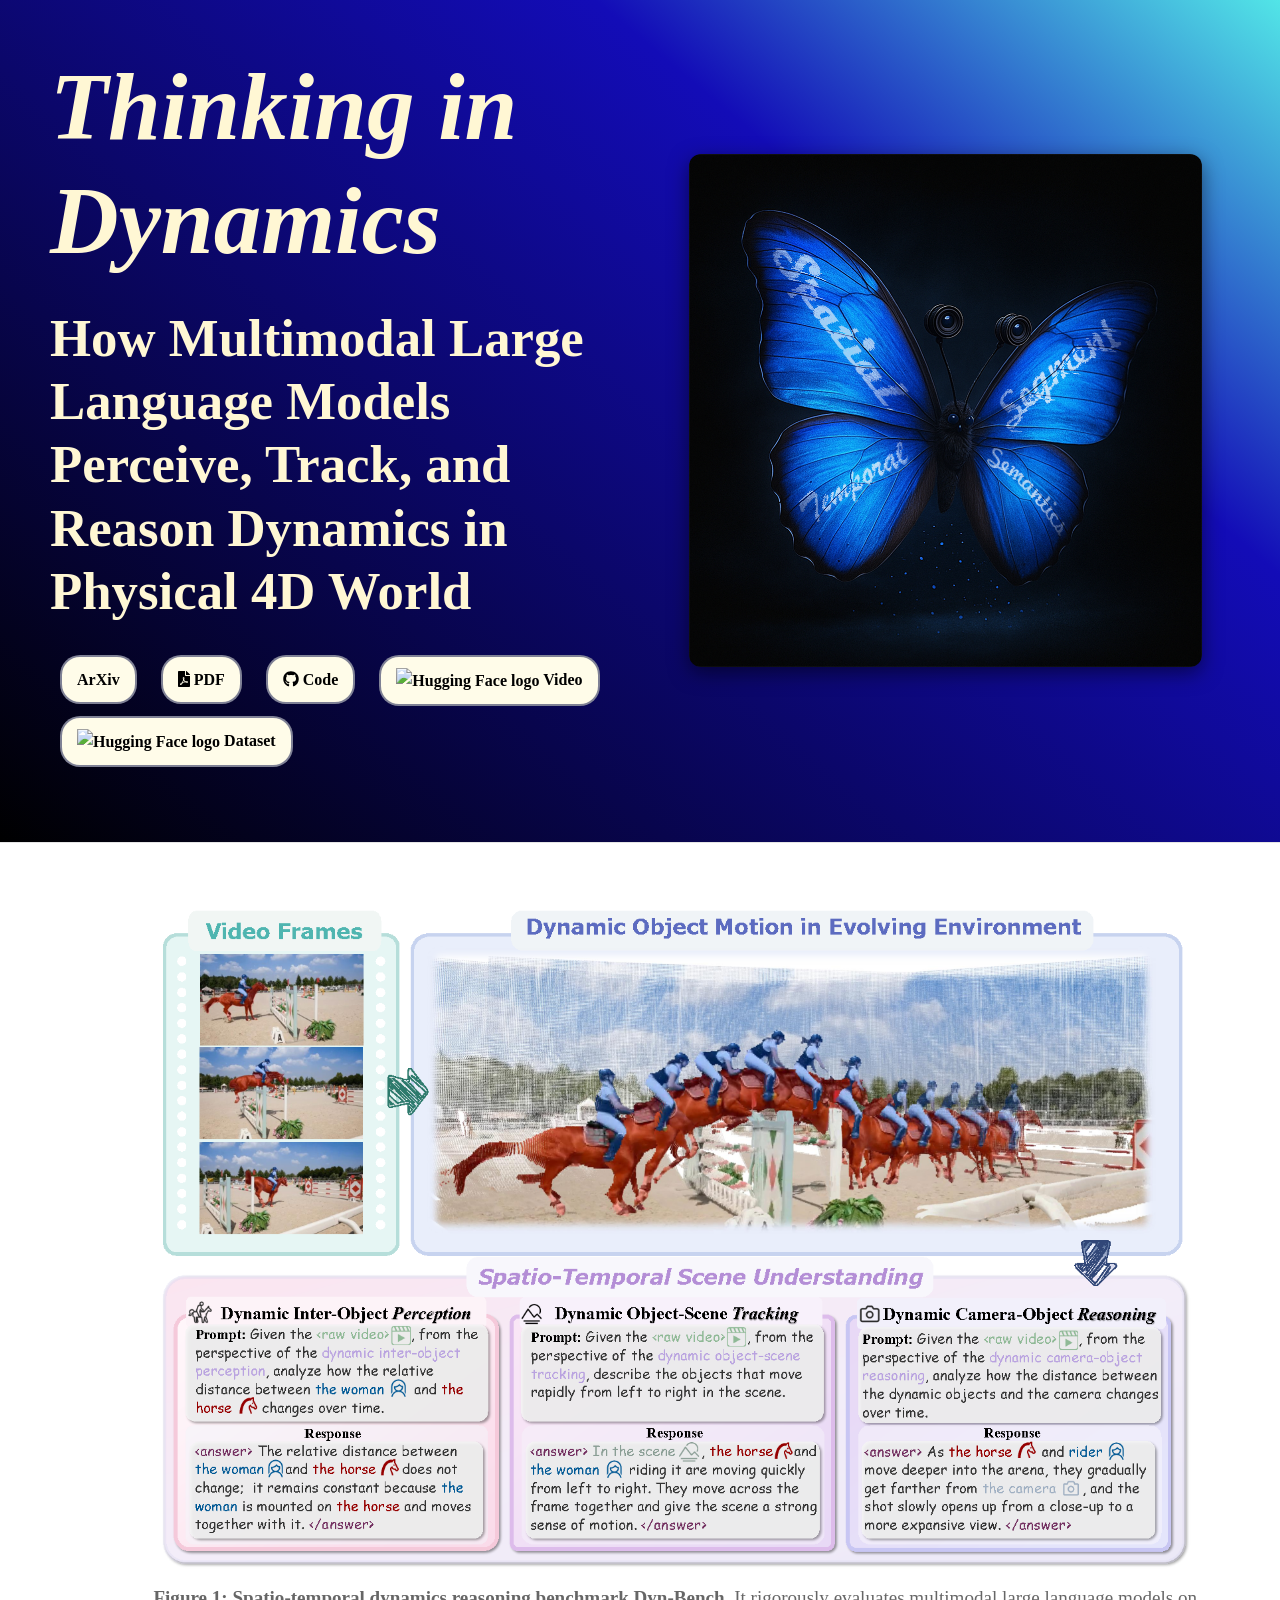
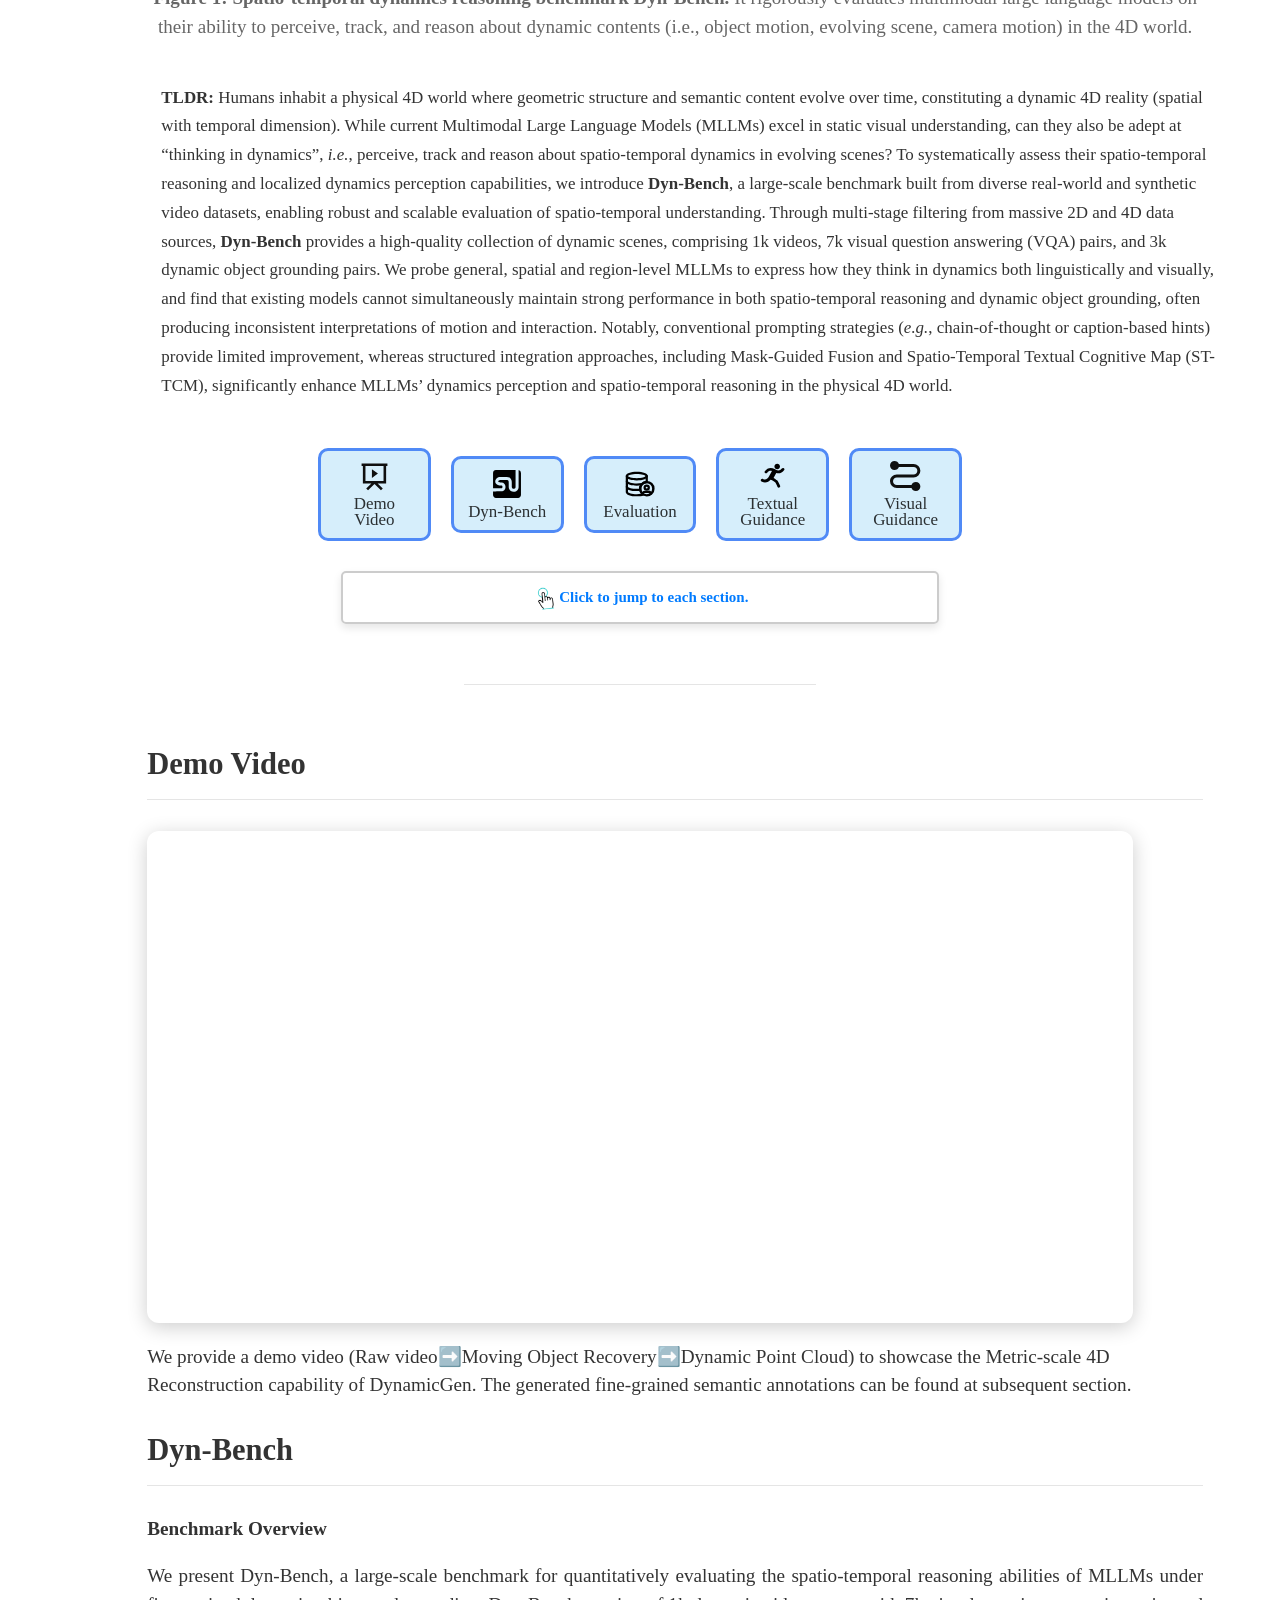
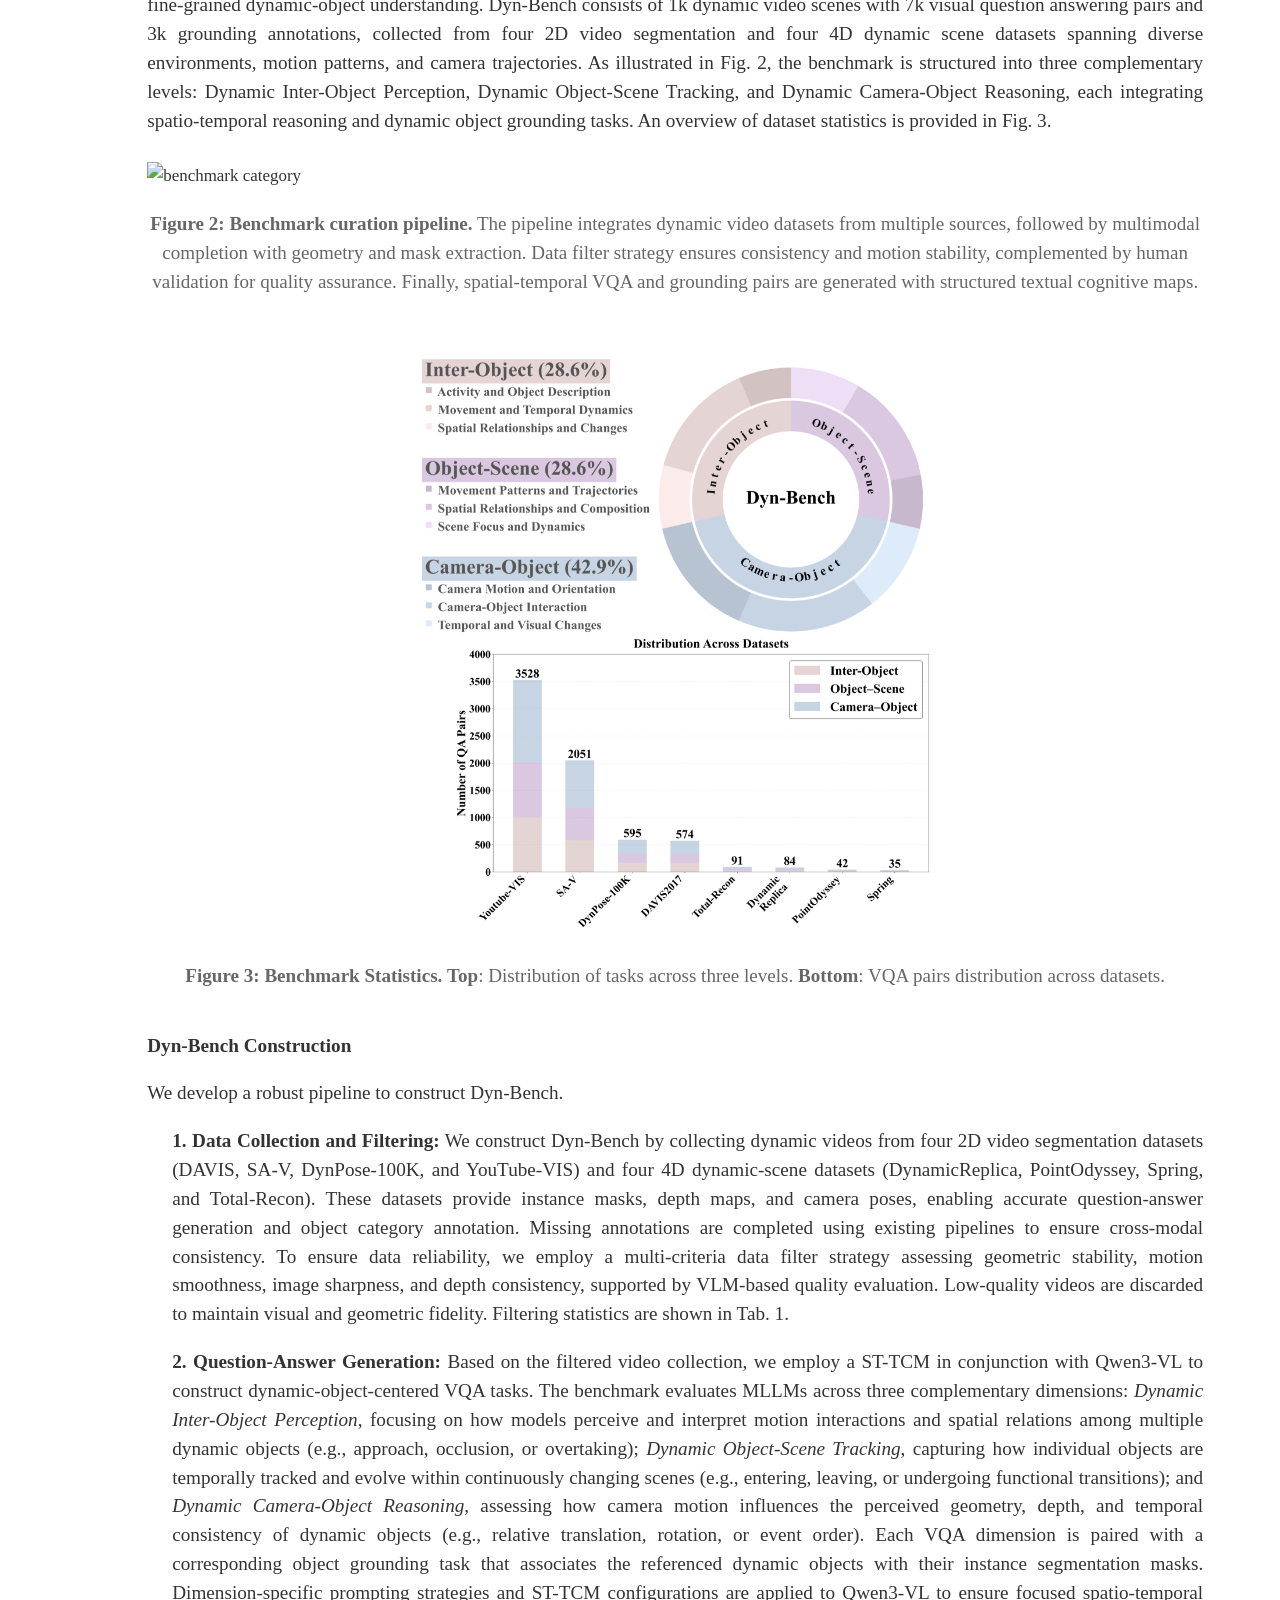
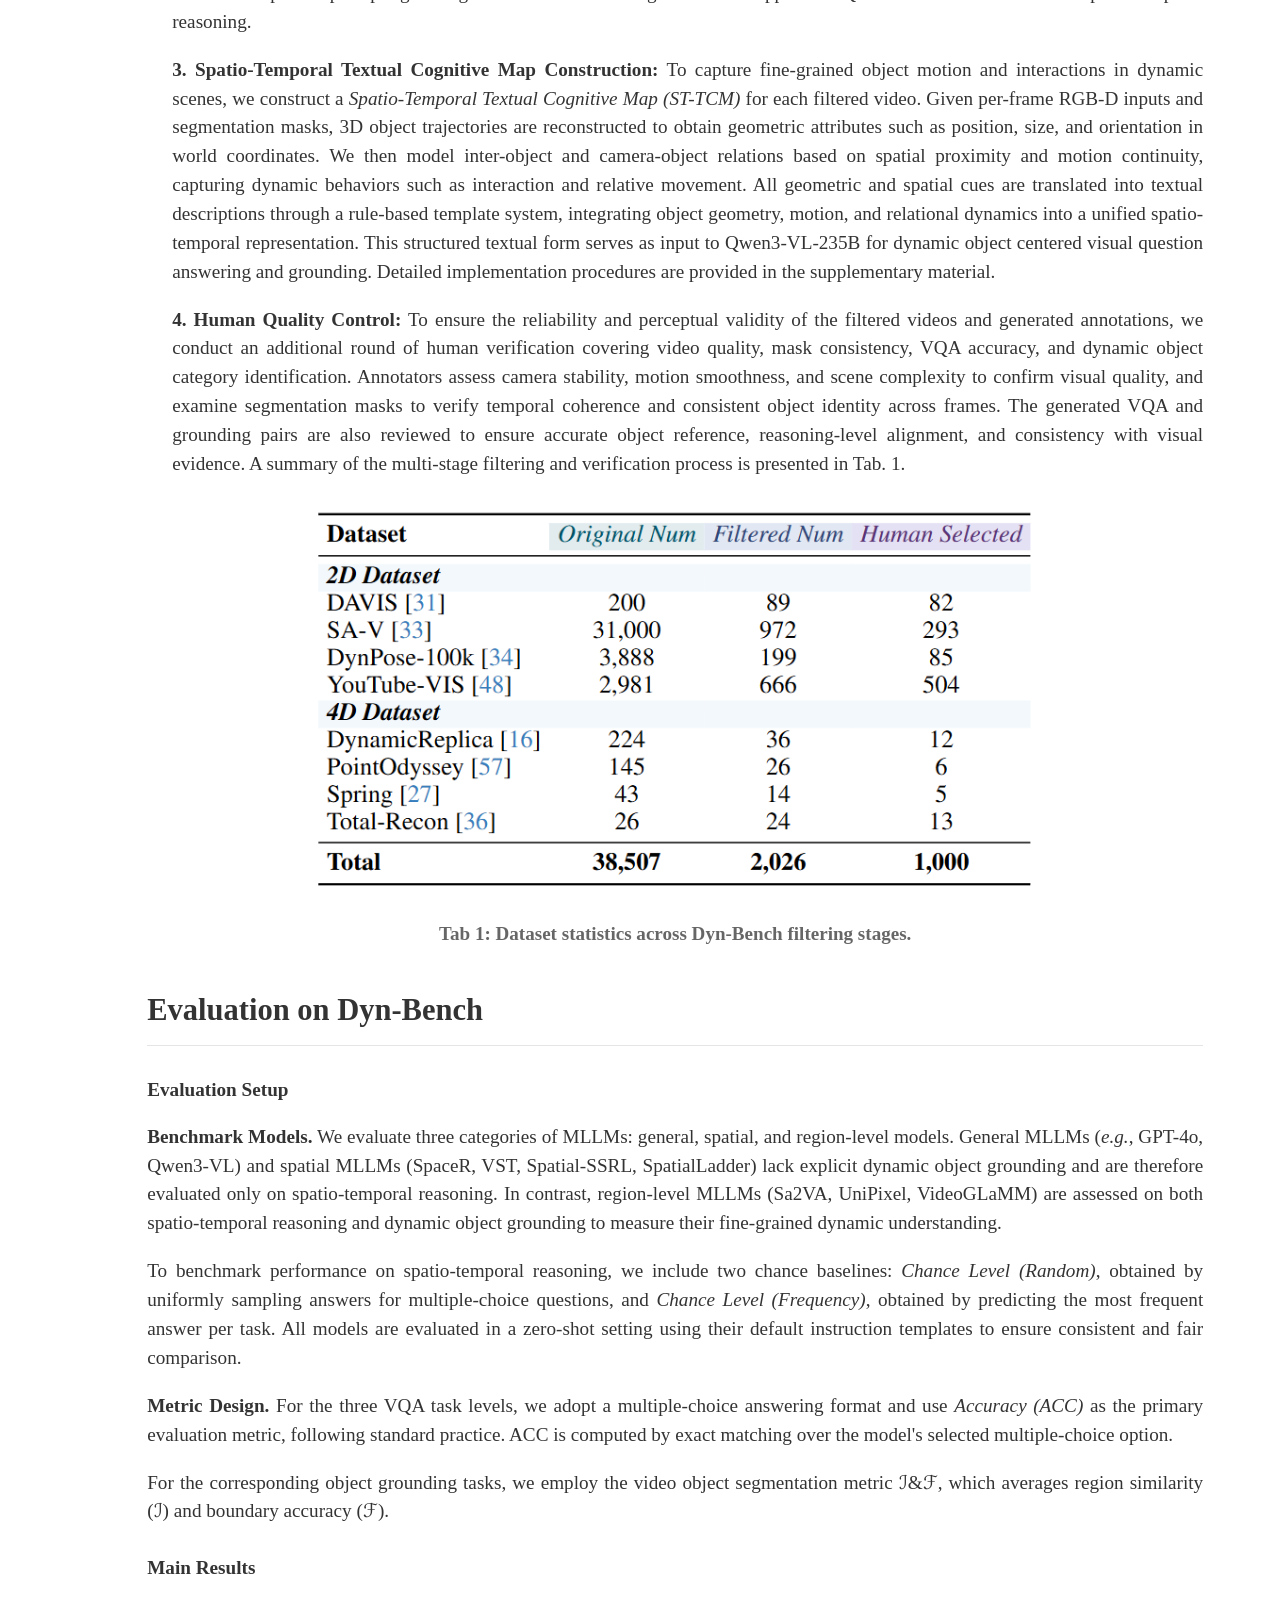
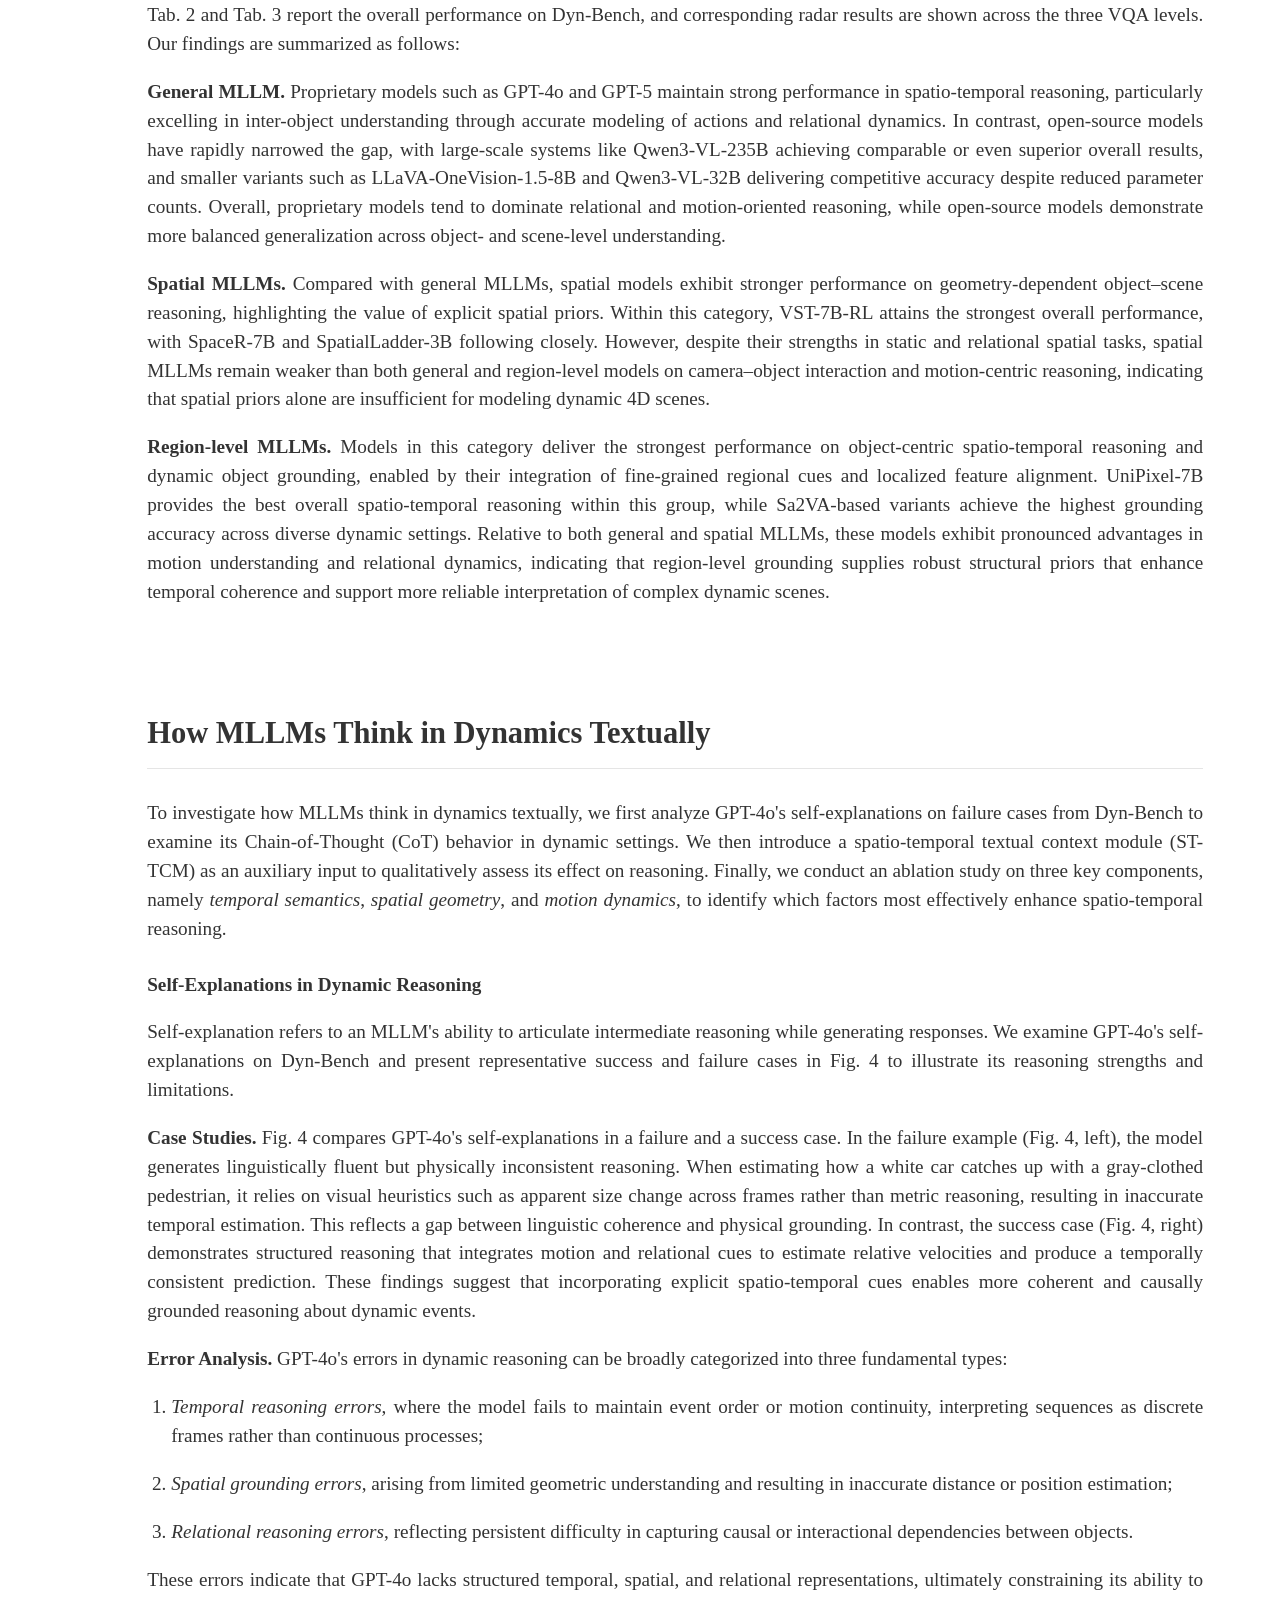
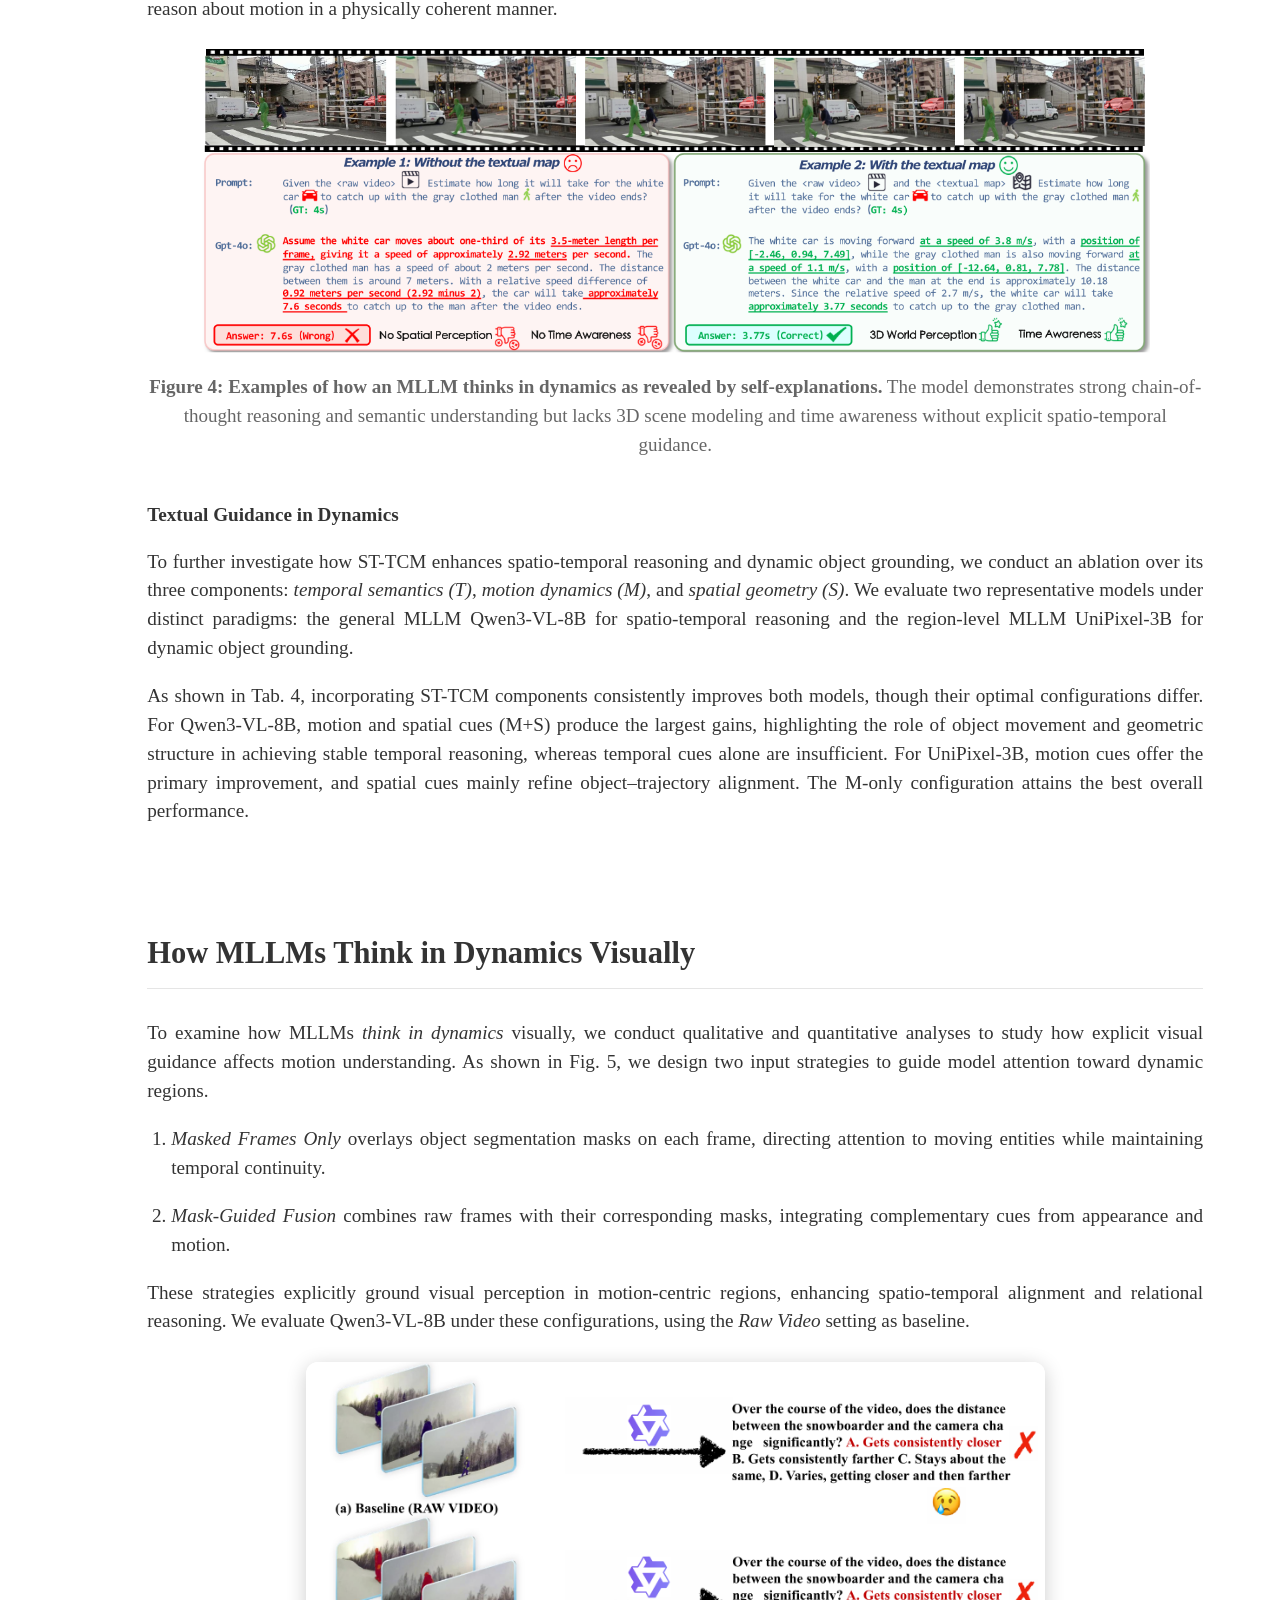
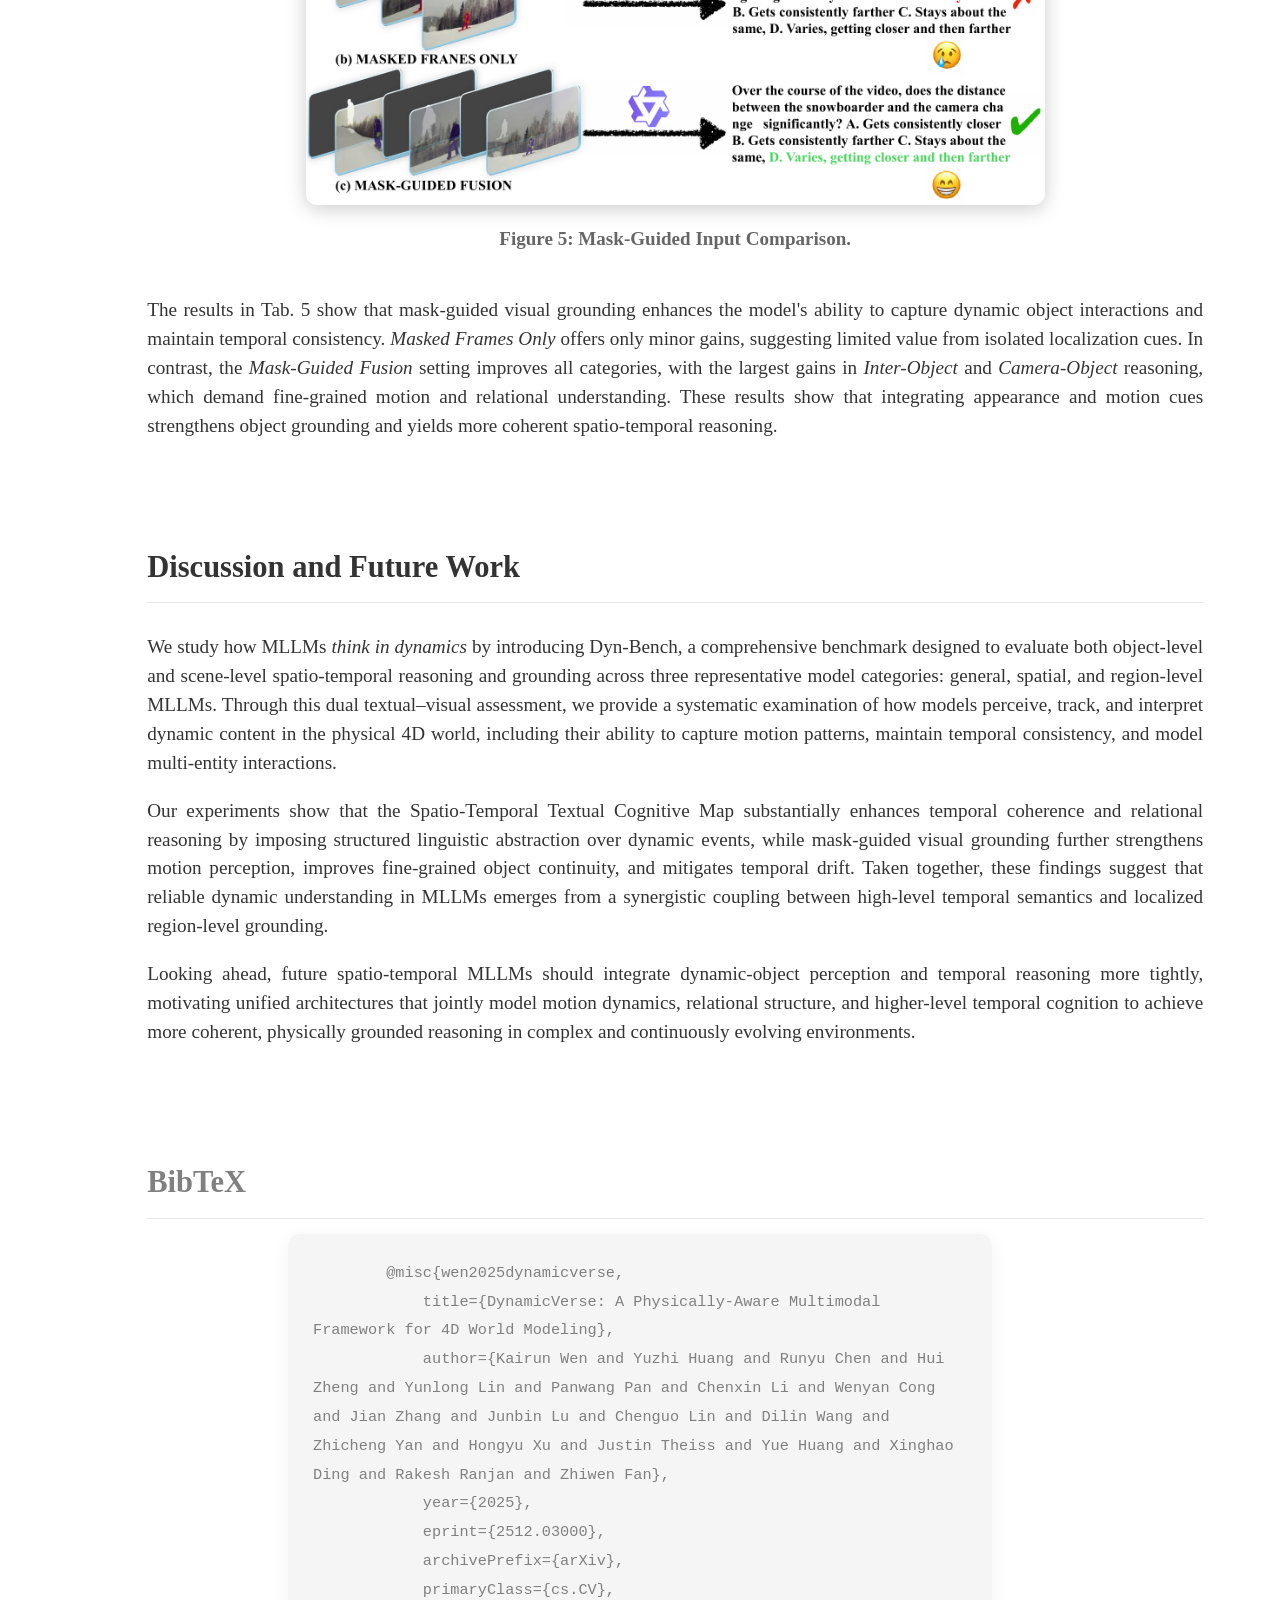
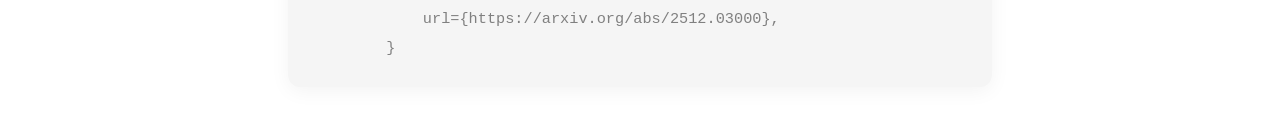
==== index.html @ 7d504e15 "update" ====
<!doctype html>
<html lang="en">
    <head>
        <title>Thinking in Dynamics</title>
        <link rel="icon" type="image/x-icon" href="/static/img/ButtleFly.ico">

        <meta charset="utf-8">
        <meta name="viewport" content="width=device-width, initial-scale=1">

        <!-- Open Graph -->
        <meta property="og:url" content="https://dxuan77.github.io/Thinking-in-Dynamics/" />
        <meta property="og:image" content="./static/img/ButtleFly_3.png" />
        <meta property="og:title" content="Thinking in Dynamics: How Multimodal Large Language Models Perceive, Track, and Reason Dynamics in Physical 4D World" />
        <meta property="og:description" content="Can MLLMs think in dynamics? We introduce Dyn-Bench to assess localized dynamics perception." />

        <!-- Twitter -->
        <meta name="twitter:url" content="https://dxuan77.github.io/Thinking-in-Dynamics/" />
        <meta name="twitter:card" content="summary_large_image" />
        <meta name="twitter:image" content="./static/img/ButtleFly_3.png" />
        <meta name="twitter:title" content="Thinking in Dynamics: How Multimodal Large Language Models Perceive, Track, and Reason Dynamics in Physical 4D World" />
        <meta name="twitter:description" content="Can MLLMs think in dynamics? We introduce Dyn-Bench to assess localized dynamics perception." />

        <script src="./static/js/distill_template.v2.js"></script>
        <script src="https://polyfill.io/v3/polyfill.min.js?features=es6"></script>
        <script id="MathJax-script" async src="https://cdn.jsdelivr.net/npm/mathjax@3/es5/tex-mml-chtml.js"></script>

        <script src="https://d3js.org/d3.v5.min.js"></script>
        <script src="https://d3js.org/d3-collection.v1.min.js"></script>
        <script src="https://rawgit.com/nstrayer/slid3r/master/dist/slid3r.js"></script>

        <script defer="" src="./static/js/hider.js"></script>
        <script src="./static/js/image_interact.js"></script>
        <script src="./static/js/switch_videos.js"></script>

        <link rel="stylesheet" href="./static/css/style.css">
        <link rel="stylesheet" href="./static/css/fontawesome.all.min.css">
        <link rel="stylesheet" href="https://cdn.jsdelivr.net/gh/jpswalsh/academicons@1/css/academicons.min.css">

        <link rel="stylesheet" href="https://cdn.jsdelivr.net/npm/katex@0.10.2/dist/katex.min.css" integrity="sha384-yFRtMMDnQtDRO8rLpMIKrtPCD5jdktao2TV19YiZYWMDkUR5GQZR/NOVTdquEx1j" crossorigin="anonymous">
        <script defer src="https://cdn.jsdelivr.net/npm/katex@0.10.2/dist/katex.min.js" integrity="sha384-9Nhn55MVVN0/4OFx7EE5kpFBPsEMZxKTCnA+4fqDmg12eCTqGi6+BB2LjY8brQxJ" crossorigin="anonymous"></script>
        <script defer src="https://cdn.jsdelivr.net/npm/katex@0.10.2/dist/contrib/auto-render.min.js" integrity="sha384-kWPLUVMOks5AQFrykwIup5lo0m3iMkkHrD0uJ4H5cjeGihAutqP0yW0J6dpFiVkI" crossorigin="anonymous"
            onload="renderMathInElement(document.body);"></script>
        <script defer src="./static/js/fontawesome.all.min.js"></script>


        <!-- medium zoom https://github.com/francoischalifour/medium-zoom -->
        <script src="https://cdn.jsdelivr.net/npm/jquery@3.7.1/dist/jquery.min.js"></script>  <!-- jquery -->
        <script defer src="./static/js/medium-zoom.min.js"></script>
        <script defer src="./static/js/zoom.js"></script>

        <style>
            .wider-centered-video {
                width: 140%;
                display: block;
                margin-left: -20%;
                border-radius: 12px;
                box-shadow: 0 4px 20px rgba(0,0,0,0.2);
            }
        </style>
    </head>

    <body>
        <div class="header-wrapper">
            <div class="header-container" id="header-container">
                <div class="header-content">
                    <h1 style="margin-top: 0px">
                        <span style="font-size: 1.8em; display: block; margin-bottom: 0.3em; font-style: italic; font-family: 'Times New Roman', serif;">Thinking in Dynamics</span>
                        <span style="font-size: 1.0em; display: block; color: #FFF7D4; font-family: 'Times New Roman', serif;">How Multimodal Large Language Models Perceive, Track, and Reason Dynamics in Physical 4D World</span>
                    </h1>
                    <!-- <h2>
                        <i>
                            "Without spatial intelligence, AGI is fundamentally incomplete." <br>
                            <span style="display: block; text-align: right;">——Fei-Fei Li</span>
                        </i>
                    </h2> -->
                    <div class="button-container">
                        <!-- replace arxiv -->
                        <a href="https://arxiv.org/abs/2512.03000" class="button paper-link" target="_blank">
                            <span class="icon is-small">
                                <i class="ai ai-arxiv "  style="height: 1.5em;"></i>
                            </span>
                            ArXiv
                        </a>
                        <!-- replace pdf -->
                        <a href="https://openreview.net/pdf/20e248b44188f68a8b558c26ee62fcd5f2ac36c9.pdf" class="button paper-link" target="_blank">
                            <span class="icon is-small"  style="height: 1.5em;">
                                <i class="fas fa-file-pdf"></i>
                            </span>
                            <span>PDF</span>
                        </a>
                        <!-- replace image -->
                        <a href="https://github.com/Dynamics-X/DynamicVerse" class="button" target="_blank">
                            <span class="icon is-small"  style="height: 1.5em;">
                                <i class="fab fa-github"></i>
                            </span>
                            <span>Code</span>
                        </a>
                        <a href="https://www.youtube.com/watch?v=0h7XysIpG8Y" class="button" target="_blank">
                            <span class="icon is-small">
                                <img src="https://www.logo.wine/a/logo/YouTube/YouTube-Icon-Full-Color-Logo.wine.svg" alt="Hugging Face logo" style="height: 1.5em;">
                            </span>
                            <span>Video</span>
                        </a> 
                        <a href="https://huggingface.co/datasets/kairunwen/DynamicVerse" class="button" target="_blank">
                            <span class="icon is-small">
                                <img src="https://huggingface.co/front/assets/huggingface_logo-noborder.svg" alt="Hugging Face logo" style="height: 1.5em;">
                            </span>
                            <span>Dataset</span>
                        </a>
                    </div>
                </div>
                <div class="header-image">
                    <img draggable="false" src="static/img/ButtleFly_3.png" alt="Teaser Image" class="teaser-image">
                </div>
            </div>
        </div>


        <d-article>
            <!-- </div> -->


            <div id='teaser' class="sub-section">
                <d-figure id="fig-studyadapter" >
                    <figure>
                        <img data-zoomable="" draggable="false" src="static/img/teaser.png" alt="Spatio-temporal dynamics reasoning benchmark Dyn-Bench">
                        <figcaption>
                            <strong>Figure 1: Spatio-temporal dynamics reasoning benchmark Dyn-Bench.</strong> It rigorously evaluates multimodal large language models on their ability to perceive, track, and reason about dynamic contents (i.e., object motion, evolving scene, camera motion) in the 4D world.
                        </figcaption>
                    </figure>
                </d-figure>
            </div>
            <div style="width: 150%; max-width: 2400px; margin: 0 auto; text-align: left; margin-left: -18%;">
                <p>
                    <strong>TLDR:</strong> Humans inhabit a physical 4D world where geometric structure and semantic content evolve over time, constituting a dynamic 4D reality (spatial with temporal dimension). While current Multimodal Large Language Models (MLLMs) excel in static visual understanding, can they also be adept at “thinking in dynamics”, <i>i.e.</i>, perceive, track and reason about spatio-temporal dynamics in evolving scenes?
To systematically assess their spatio-temporal reasoning and localized dynamics perception capabilities, we introduce <strong>Dyn-Bench</strong>, a large-scale benchmark built from diverse real-world and synthetic video datasets, enabling robust and scalable evaluation of spatio-temporal understanding.
Through multi-stage filtering from massive 2D and 4D data sources, <strong>Dyn-Bench</strong> provides a high-quality collection of dynamic scenes, comprising 1k videos, 7k visual question answering (VQA) pairs, and 3k dynamic object grounding pairs. 
We probe general, spatial and region-level MLLMs to express how they think in dynamics both linguistically and visually, and find that existing models cannot simultaneously maintain strong performance in both spatio-temporal reasoning and dynamic object grounding, often producing inconsistent interpretations of motion and interaction. 
Notably, conventional prompting strategies (<i>e.g.</i>, chain-of-thought or caption-based hints) provide limited improvement, whereas structured integration approaches, including Mask-Guided Fusion and Spatio-Temporal Textual Cognitive Map (ST-TCM), significantly enhance MLLMs’ dynamics perception and spatio-temporal reasoning in the physical 4D world.
                </p>
            </div>


            
                <!-- <p style="text-align: center;  width: 120%; max-width: none;">
                    TLDR: <strong>DynamicVerse</strong> is a physical-scale, multi-modal 4D modeling framework for real-world video, which contains a novel automated data curation pipeline and corresponding large-scale 4D dataset.
                </p>

                <p style="text-align: center;  width: 120%; max-width: none;"> 
                    <ul>
                    <li>We develop <strong>DynamicGen</strong>, a novel automated data curation pipeline designed to generate physically-aware multi-modal 4D data at scale. This pipeline contains two main stages: (1) metric-scale geometry and moving object recovery from raw videos, and (2) hierarchical detailed semantic captions generation at three granularities (i.e., object, camera and scene). Powered by foundation models (i.e., VFMs, VLMs, LLMs), DynamicGen efficiently generate 4D data at scale, thus addressing the critical scalability, physical reality and modality diversity limitations of traditional 4D data curation.</li>
                    <li>We introduce <strong>DynamicVerse</strong>, a large-scale 4D dataset featuring diverse dynamic scenes accompanied by rich multi-modal annotations including metric-scale point maps, camera parameters, object masks with corresponding categories, and detailed descriptive captions. DynamicVerse encompasses 100K+ 4D scenes coupled with 800K+ masklets, sourced through a combination of massive 2D video datasets and existing 4D datasets. This represents a significant improvement in terms of data scale, scene and modality diversity compared to prior 4D datasets.</li>
                    </ul>
                </p>
            </div> -->

        <div class="vision-block">  


        <div class="icon-row">
            <a href="#demo_video" class="icon-link">
                <img src="static/img/icons/play-demo.svg" alt="Visual Representation Logo" class="icon">
                Demo<br>Video
            </a>
            <a href="#dyn-bench" class="icon-link">
                <img src="static/img/icons/pipeline.svg" alt="Connector Logo" class="icon">
                Dyn-Bench
            </a>
            <a href="#evaluation" class="icon-link">
                <img src="static/img/icons/data-set.svg" alt="Recipe Logo" class="icon">
                Evaluation
            </a>
            <a href="#textual_guidance" class="icon-link">
                <img src="static/img/icons/running.svg" alt="Data Logo" class="icon">
                Textual Guidance
            </a>
            <a href="#visual_guidance" class="icon-link">
                <img src="static/img/icons/point3.svg" alt="Recipe Logo" class="icon">
                Visual Guidance
            </a>
        </div>

        <p class="click-hint" style="width: 85%;">
            <img src="static/img/icons/click.gif" style="width: 1.5rem">
            <strong>Click to jump to each section.</strong>
        </p>
         <hr style="width: 50%;">



        

            
        
        <div id='demo_video' class="sub-section">
            <h2 class="text">Demo Video</h2>
            <video autoplay loop muted playsinline style="width: 140%; display: block; margin: 0 auto; margin-left: -20%; border-radius: 12px; box-shadow: 0 4px 20px rgba(0,0,0,0.2);">
                <source src="./static/img/DynamicVerse-preview.mp4" type="video/mp4">
            </video>
            <p class="text">
                We provide a demo video (Raw video➡️Moving Object Recovery➡️Dynamic Point Cloud) to showcase the Metric-scale 4D Reconstruction capability of DynamicGen. The generated fine-grained semantic annotations can be found at subsequent section.
            </p>
        </div>

        <div id='dyn-bench' class="sub-section">
            <h2 class="text">Dyn-Bench</h2>
            <h3 class="text" style="margin-top: 1.5em;">Benchmark Overview</h3>
            <p class="text" align="justify">
                
                <!-- <strong>Benchmark Overview:</strong>  -->
                We present Dyn-Bench, a large-scale benchmark for quantitatively evaluating the spatio-temporal reasoning abilities of MLLMs under fine-grained dynamic-object understanding.
                Dyn-Bench consists of 1k dynamic video scenes with 7k visual question answering pairs and 3k grounding annotations, collected from four 2D video segmentation and four 4D dynamic scene datasets spanning diverse environments, motion patterns, and camera trajectories.
                As illustrated in Fig. 2, the benchmark is structured into three complementary levels: Dynamic Inter-Object Perception, Dynamic Object-Scene Tracking, and Dynamic Camera-Object Reasoning, each integrating spatio-temporal reasoning and dynamic object grounding tasks.
                An overview of dataset statistics is provided in Fig. 3.
            </p>

            <d-figure id="fig-dataengine_v8" >
                <figure>
                    <img data-zoomable="" draggable="false" src="static/img/dataengine_v8.png" alt="benchmark category">
                    <figcaption style="text-align: center; margin-top: 20px;">
                        <strong>Figure 2: Benchmark curation pipeline.</strong> 
                        The pipeline integrates dynamic video datasets from multiple sources, followed by multimodal completion with geometry and mask extraction. Data filter strategy ensures consistency and motion stability, complemented by human validation for quality assurance. Finally, spatial-temporal VQA and grounding pairs are generated with structured textual cognitive maps.
                    </figcaption>
                </figure>
            </d-figure>
            <d-figure id="fig-data_statistics_v5">
                <figure>
                    <img data-zoomable="" draggable="false" src="static/img/data_statistics_v5.png" alt="benchmark category" style="width: 50%; height: auto; display: block; margin: 0 auto;">
                    <figcaption style="text-align: center; margin-top: 20px;">
                        <strong>Figure 3: Benchmark Statistics.</strong> 
                        <strong>Top</strong>: Distribution of tasks across three levels. <strong>Bottom</strong>: VQA pairs distribution across datasets.
                    </figcaption>
                </figure>
            </d-figure>
            <h3 class="text" style="margin-top: 1.5em;">Dyn-Bench Construction</h3>
            <p class="text" align="justify">
                <!-- <strong>Dyn-Bench Construction:</strong> -->
                    We develop a robust pipeline to construct Dyn-Bench.
            </p>

            <p class="text" align="justify" style="padding-left: 25px;">
                <strong>1. Data Collection and Filtering:</strong>
                We construct Dyn-Bench by collecting dynamic videos from four 2D video segmentation datasets (DAVIS, SA-V, DynPose-100K, and YouTube-VIS) and four 4D dynamic-scene datasets (DynamicReplica, PointOdyssey, Spring, and Total-Recon). These datasets provide instance masks, depth maps, and camera poses, enabling accurate question-answer generation and object category annotation. Missing annotations are completed using existing pipelines to ensure cross-modal consistency.
                To ensure data reliability, we employ a multi-criteria data filter strategy assessing geometric stability, motion smoothness, image sharpness, and depth consistency, supported by VLM-based quality evaluation. Low-quality videos are discarded to maintain visual and geometric fidelity. Filtering statistics are shown in Tab. 1.
            </p>

            <p class="text" align="justify" style="padding-left: 25px;">
                <strong>2. Question-Answer Generation:</strong>
                Based on the filtered video collection, we employ a ST-TCM in conjunction with Qwen3-VL to construct dynamic-object-centered VQA tasks. The benchmark evaluates MLLMs across three complementary dimensions: <i>Dynamic Inter-Object Perception</i>, focusing on how models perceive and interpret motion interactions and spatial relations among multiple dynamic objects (e.g., approach, occlusion, or overtaking); <i>Dynamic Object-Scene Tracking</i>, capturing how individual objects are temporally tracked and evolve within continuously changing scenes (e.g., entering, leaving, or undergoing functional transitions); and <i>Dynamic Camera-Object Reasoning</i>, assessing how camera motion influences the perceived geometry, depth, and temporal consistency of dynamic objects (e.g., relative translation, rotation, or event order). Each VQA dimension is paired with a corresponding object grounding task that associates the referenced dynamic objects with their instance segmentation masks. Dimension-specific prompting strategies and ST-TCM configurations are applied to Qwen3-VL to ensure focused spatio-temporal reasoning.
            </p>

            <p class="text" align="justify" style="padding-left: 25px;">
                <strong>3. Spatio-Temporal Textual Cognitive Map Construction:</strong>
                To capture fine-grained object motion and interactions in dynamic scenes, we construct a <i>Spatio-Temporal Textual Cognitive Map (ST-TCM)</i> for each filtered video.
                Given per-frame RGB-D inputs and segmentation masks, 3D object trajectories are reconstructed to obtain geometric attributes such as position, size, and orientation in world coordinates.
                We then model inter-object and camera-object relations based on spatial proximity and motion continuity, capturing dynamic behaviors such as interaction and relative movement.
                All geometric and spatial cues are translated into textual descriptions through a rule-based template system, integrating object geometry, motion, and relational dynamics into a unified spatio-temporal representation.
                This structured textual form serves as input to Qwen3-VL-235B for dynamic object centered visual question answering and grounding.
                Detailed implementation procedures are provided in the supplementary material.
            </p>

            <p class="text" align="justify" style="padding-left: 25px;">
                <strong>4. Human Quality Control:</strong>
                To ensure the reliability and perceptual validity of the filtered videos and generated annotations, we conduct an additional round of human verification covering video quality, mask consistency, VQA accuracy, and dynamic object category identification.  
                Annotators assess camera stability, motion smoothness, and scene complexity to confirm visual quality, and examine segmentation masks to verify temporal coherence and consistent object identity across frames.  
                The generated VQA and grounding pairs are also reviewed to ensure accurate object reference, reasoning-level alignment, and consistency with visual evidence.  
                A summary of the multi-stage filtering and verification process is presented in Tab. 1.
            </p>
            <d-figure id="fig-data_filtering" >
                <figure>
                    <img data-zoomable="" draggable="false" src="static/img/data_filtering.png" alt="benchmark category" style="width: 70%; height: auto; display: block; margin: 0 auto;">
                    <figcaption style="text-align: center; margin-top: 20px;">
                        <p align="center"><strong>Tab 1: Dataset statistics across Dyn-Bench filtering stages.</strong></p>
                    </figcaption>
                </figure>
            </d-figure>

            <!-- <d-figure id="fig-studyadapter" >
                <figure>
                    <img data-zoomable="" draggable="false" src="static/img/DynamicGen_pipeline.png" alt="Stage 1 Pipeline">
                </figure>
            </d-figure> -->
        </div>

        <div class="vision-block">
            <div id="evaluation" class="sub-section">
                <h2 class="text">Evaluation on Dyn-Bench</h2>

                <h3 class="text" style="margin-top: 1.5em;">Evaluation Setup</h3>

                <p class="text" align="justify">
                    <b>Benchmark Models.</b>
                    We evaluate three categories of MLLMs: general, spatial, and region-level models. General MLLMs (<i>e.g.</i>, GPT-4o, Qwen3-VL) and spatial MLLMs (SpaceR, VST, Spatial-SSRL, SpatialLadder) lack explicit dynamic object grounding and are therefore evaluated only on spatio-temporal reasoning. In contrast, region-level MLLMs (Sa2VA, UniPixel, VideoGLaMM) are assessed on both spatio-temporal reasoning and dynamic object grounding to measure their fine-grained dynamic understanding.
                </p>

                <p class="text" align="justify">
                    To benchmark performance on spatio-temporal reasoning, we include two chance baselines: <i>Chance Level (Random)</i>, obtained by uniformly sampling answers for multiple-choice questions, and <i>Chance Level (Frequency)</i>, obtained by predicting the most frequent answer per task. All models are evaluated in a zero-shot setting using their default instruction templates to ensure consistent and fair comparison.
                </p>

                <p class="text" align="justify">
                    <b>Metric Design.</b>
                    For the three VQA task levels, we adopt a multiple-choice answering format and use <i>Accuracy (ACC)</i> as the primary evaluation metric, following standard practice. ACC is computed by exact matching over the model's selected multiple-choice option.
                </p>

                <p class="text" align="justify">
                    For the corresponding object grounding tasks, we employ the video object segmentation metric ℐ&amp;ℱ, which averages region similarity (ℐ) and boundary accuracy (ℱ).
                </p>

                <h3 class="text" style="margin-top: 1.5em;">Main Results</h3>

                <p class="text" align="justify">
                    Tab.&nbsp;2 and Tab.&nbsp;3 report the overall performance on Dyn-Bench, and corresponding radar results are shown across the three VQA levels. Our findings are summarized as follows:
                </p>

                <p class="text" align="justify">
                    <b>General MLLM.</b>
                    Proprietary models such as GPT-4o and GPT-5 maintain strong performance in spatio-temporal reasoning, particularly excelling in inter-object understanding through accurate modeling of actions and relational dynamics. In contrast, open-source models have rapidly narrowed the gap, with large-scale systems like Qwen3-VL-235B achieving comparable or even superior overall results, and smaller variants such as LLaVA-OneVision-1.5-8B and Qwen3-VL-32B delivering competitive accuracy despite reduced parameter counts. Overall, proprietary models tend to dominate relational and motion-oriented reasoning, while open-source models demonstrate more balanced generalization across object- and scene-level understanding.
                </p>

                <p class="text" align="justify">
                    <b>Spatial MLLMs.</b>
                    Compared with general MLLMs, spatial models exhibit stronger performance on geometry-dependent object–scene reasoning, highlighting the value of explicit spatial priors. Within this category, VST-7B-RL attains the strongest overall performance, with SpaceR-7B and SpatialLadder-3B following closely. However, despite their strengths in static and relational spatial tasks, spatial MLLMs remain weaker than both general and region-level models on camera–object interaction and motion-centric reasoning, indicating that spatial priors alone are insufficient for modeling dynamic 4D scenes.
                </p>

                <p class="text" align="justify">
                    <b>Region-level MLLMs.</b>
                    Models in this category deliver the strongest performance on object-centric spatio-temporal reasoning and dynamic object grounding, enabled by their integration of fine-grained regional cues and localized feature alignment. UniPixel-7B provides the best overall spatio-temporal reasoning within this group, while Sa2VA-based variants achieve the highest grounding accuracy across diverse dynamic settings. Relative to both general and spatial MLLMs, these models exhibit pronounced advantages in motion understanding and relational dynamics, indicating that region-level grounding supplies robust structural priors that enhance temporal coherence and support more reliable interpretation of complex dynamic scenes.
                </p>
            </div>
        </div>
        <br>
        </br>

        <div class="vision-block">
            <div id="textual_guidance" class="sub-section">
                <h2 class="text">How MLLMs Think in Dynamics Textually</h2>
                <p class="text" align="justify">
                    To investigate how MLLMs think in dynamics textually, we first analyze GPT-4o's self-explanations on failure cases from Dyn-Bench to examine its Chain-of-Thought (CoT) behavior in dynamic settings. We then introduce a spatio-temporal textual context module (ST-TCM) as an auxiliary input to qualitatively assess its effect on reasoning. Finally, we conduct an ablation study on three key components, namely <i>temporal semantics</i>, <i>spatial geometry</i>, and <i>motion dynamics</i>, to identify which factors most effectively enhance spatio-temporal reasoning.
                </p>

                <h3 class="text" style="margin-top: 1.5em;">Self-Explanations in Dynamic Reasoning</h3>
                <p class="text" align="justify">
                    Self-explanation refers to an MLLM's ability to articulate intermediate reasoning while generating responses. We examine GPT-4o's self-explanations on Dyn-Bench and present representative success and failure cases in Fig. 4 to illustrate its reasoning strengths and limitations.
                </p>

                <p class="text" align="justify">
                    <b>Case Studies.</b>
                    Fig. 4 compares GPT-4o's self-explanations in a failure and a success case. In the failure example (Fig. 4, left), the model generates linguistically fluent but physically inconsistent reasoning. When estimating how a white car catches up with a gray-clothed pedestrian, it relies on visual heuristics such as apparent size change across frames rather than metric reasoning, resulting in inaccurate temporal estimation. This reflects a gap between linguistic coherence and physical grounding. In contrast, the success case (Fig. 4, right) demonstrates structured reasoning that integrates motion and relational cues to estimate relative velocities and produce a temporally consistent prediction. These findings suggest that incorporating explicit spatio-temporal cues enables more coherent and causally grounded reasoning about dynamic events.
                </p>
                
                <p class="text" align="justify">
                    <b>Error Analysis.</b>
                    GPT-4o's errors in dynamic reasoning can be broadly categorized into three fundamental types:
                </p>
                <ol class="text" align="justify">
                    <li><i>Temporal reasoning errors</i>, where the model fails to maintain event order or motion continuity, interpreting sequences as discrete frames rather than continuous processes;</li>
                    <li><i>Spatial grounding errors</i>, arising from limited geometric understanding and resulting in inaccurate distance or position estimation;</li>
                    <li><i>Relational reasoning errors</i>, reflecting persistent difficulty in capturing causal or interactional dependencies between objects.</li>
                </ol>
                <p class="text" align="justify">
                    These errors indicate that GPT-4o lacks structured temporal, spatial, and relational representations, ultimately constraining its ability to reason about motion in a physically coherent manner.
                </p>
                <d-figure id="fig-faliurecase_v9">
                    <figure>
                        <img data-zoomable="" draggable="false" src="static/img/faliurecase_v9.png" alt="faliurecase" style="width: 90%; height: auto; display: block; margin: 0 auto;">
                        <figcaption style="text-align: center; margin-top: 20px;">
                            <strong>Figure 4: Examples of how an MLLM thinks in dynamics as revealed by self-explanations.</strong> 
                            The model demonstrates strong chain-of-thought reasoning and semantic understanding but lacks 3D scene modeling and time awareness without explicit spatio-temporal guidance.
                        </figcaption>
                    </figure>
                </d-figure>
                <h3 class="text" style="margin-top: 1.5em;">Textual Guidance in Dynamics</h3>
                <p class="text" align="justify">
                    To further investigate how ST-TCM enhances spatio-temporal reasoning and dynamic object grounding, we conduct an ablation over its three components: <i>temporal semantics (T)</i>, <i>motion dynamics (M)</i>, and <i>spatial geometry (S)</i>. We evaluate two representative models under distinct paradigms: the general MLLM Qwen3-VL-8B for spatio-temporal reasoning and the region-level MLLM UniPixel-3B for dynamic object grounding.
                </p>
                <p class="text" align="justify">
                    As shown in Tab.&nbsp;4, incorporating ST-TCM components consistently improves both models, though their optimal configurations differ. For Qwen3-VL-8B, motion and spatial cues (M+S) produce the largest gains, highlighting the role of object movement and geometric structure in achieving stable temporal reasoning, whereas temporal cues alone are insufficient. For UniPixel-3B, motion cues offer the primary improvement, and spatial cues mainly refine object–trajectory alignment. The M-only configuration attains the best overall performance.
                </p>
            </div>
        </div>
        <br>
        </br>

        <div class="vision-block">
            <div id="visual_guidance" class="sub-section">
                <h2 class="text">How MLLMs Think in Dynamics Visually</h2>
                <p class="text" align="justify">
                    To examine how MLLMs <i>think in dynamics</i> visually, we conduct qualitative and quantitative analyses to study how explicit visual guidance affects motion understanding. As shown in Fig. 5, we design two input strategies to guide model attention toward dynamic regions.
                </p>
                <ol class="text" align="justify">
                    <li><i>Masked Frames Only</i> overlays object segmentation masks on each frame, directing attention to moving entities while maintaining temporal continuity.</li>
                    <li><i>Mask-Guided Fusion</i> combines raw frames with their corresponding masks, integrating complementary cues from appearance and motion.</li>
                </ol>
                <p class="text" align="justify">
                    These strategies explicitly ground visual perception in motion-centric regions, enhancing spatio-temporal alignment and relational reasoning. We evaluate Qwen3-VL-8B under these configurations, using the <i>Raw Video</i> setting as baseline.
                </p>

                <d-figure id="fig-visual_v3">
                    <figure>
                        <img data-zoomable="" draggable="false" src="static/img/visual_v3.png" alt="visual_v3" style="width: 70%; display: block; margin: 0 auto; border-radius: 12px; box-shadow: 0 4px 20px rgba(0,0,0,0.2);">
                        <figcaption style="text-align: center; margin-top: 20px;">
                            <strong>Figure 5: Mask-Guided Input Comparison.</strong>
                        </figcaption>
                    </figure>
                </d-figure>

                <p class="text" align="justify">
                    The results in Tab. 5 show that mask-guided visual grounding enhances the model's ability to capture dynamic object interactions and maintain temporal consistency. <i>Masked Frames Only</i> offers only minor gains, suggesting limited value from isolated localization cues. In contrast, the <i>Mask-Guided Fusion</i> setting improves all categories, with the largest gains in <i>Inter-Object</i> and <i>Camera-Object</i> reasoning, which demand fine-grained motion and relational understanding. These results show that integrating appearance and motion cues strengthens object grounding and yields more coherent spatio-temporal reasoning.
                </p>
            </div>
        </div>
        <br>
        </br>

        <div class="vision-block">
            <div id="discussion" class="sub-section">
                <h2 class="text">Discussion and Future Work</h2>
                <p class="text" align="justify">
                    We study how MLLMs <i>think in dynamics</i> by introducing Dyn-Bench, a comprehensive benchmark designed to evaluate both object-level and scene-level spatio-temporal reasoning and grounding across three representative model categories: general, spatial, and region-level MLLMs. Through this dual textual–visual assessment, we provide a systematic examination of how models perceive, track, and interpret dynamic content in the physical 4D world, including their ability to capture motion patterns, maintain temporal consistency, and model multi-entity interactions.
                </p>
                <p class="text" align="justify">
                    Our experiments show that the Spatio-Temporal Textual Cognitive Map substantially enhances temporal coherence and relational reasoning by imposing structured linguistic abstraction over dynamic events, while mask-guided visual grounding further strengthens motion perception, improves fine-grained object continuity, and mitigates temporal drift. Taken together, these findings suggest that reliable dynamic understanding in MLLMs emerges from a synergistic coupling between high-level temporal semantics and localized region-level grounding.
                </p>
                <p class="text" align="justify">
                    Looking ahead, future spatio-temporal MLLMs should integrate dynamic-object perception and temporal reasoning more tightly, motivating unified architectures that jointly model motion dynamics, relational structure, and higher-level temporal cognition to achieve more coherent, physically grounded reasoning in complex and continuously evolving environments.
                </p>
            </div>
        </div>
        <br>
        </br>

                
        <!-- <div id="conclusion" style="position: relative; margin-top: 40px; margin-bottom: 0px;">
            <h1 class="text" style="margin-top:0px; margin-bottom:10px">Conclusion</h1>
            <p class="text">
                In this work, we addressed the critical limitations in traditional 4D data curation concerning scalability, physical reality, and modality diversity. We introduced DynamicGen, a novel automated pipeline leveraging foundation models for video filtering, metric-scale geometric and moving object recovery, alongside hierarchical detailed semantic captioning from raw videos. We rigorously validated the capabilities of DynamicGen through standard benchmarks for video depth and camera pose/intrinsics estimation, qualitative generalization analysis on diverse web videos, and human/LLM-assisted evaluations confirming the high quality of the generated captions Utilizing DynamicGen, we successfully constructed DynamicVerse, a large-scale 4D dataset offering over 100K dynamic scenes with rich physically-aware multi-modal annotations. Collectively, this work provides both a robust and scalable methodology for 4D data generation and a comprehensive new resource, DynamicVerse, to drive future research in dynamic 4D scene understanding.
            </p>
        </div> -->

        <div id="bibtex" style="position: relative; margin-top: 40px; margin-bottom: 40px; color: gray;">
            <h2 class="text" style="margin-top:0px; margin-bottom:10px">BibTeX</h2>
            
            <pre style="white-space: pre-wrap; word-break: break-word; background-color: #f5f5f5; padding: 25px; border-radius: 12px; font-family: monospace; font-size: 0.9em; text-align: left; overflow-x: hidden; width: 200%; position: relative; left: 50%; transform: translateX(-50%); box-sizing: border-box; box-shadow: 0 4px 20px rgba(0,0,0,0.05);">
        @misc{wen2025dynamicverse,
            title={DynamicVerse: A Physically-Aware Multimodal Framework for 4D World Modeling}, 
            author={Kairun Wen and Yuzhi Huang and Runyu Chen and Hui Zheng and Yunlong Lin and Panwang Pan and Chenxin Li and Wenyan Cong and Jian Zhang and Junbin Lu and Chenguo Lin and Dilin Wang and Zhicheng Yan and Hongyu Xu and Justin Theiss and Yue Huang and Xinghao Ding and Rakesh Ranjan and Zhiwen Fan},
            year={2025},
            eprint={2512.03000},
            archivePrefix={arXiv},
            primaryClass={cs.CV},
            url={https://arxiv.org/abs/2512.03000}, 
        }</pre>
        </div>

        <!-- <div id="bibtex" style="position: relative; margin-top: 40px; margin-bottom: 0px; color: gray;">
            <h2 class="text" style="margin-top:0px; margin-bottom:10px">BibTeX</h2> -->
            <!-- <p class="bibtex">
                @misc{wen2025dynamicversephysicallyawaremultimodalframework,
                    title={DynamicVerse: A Physically-Aware Multimodal Framework for 4D World Modeling}, 
                    author={Kairun Wen and Yuzhi Huang and Runyu Chen and Hui Zheng and Yunlong Lin and Panwang Pan and Chenxin Li and Wenyan Cong and Jian Zhang and Junbin Lu and Chenguo Lin and Dilin Wang and Zhicheng Yan and Hongyu Xu and Justin Theiss and Yue Huang and Xinghao Ding and Rakesh Ranjan and Zhiwen Fan},
                    year={2025},
                    eprint={2512.03000},
                    archivePrefix={arXiv},
                    primaryClass={cs.CV},
                    url={https://arxiv.org/abs/2512.03000}, 
                }
            </p> -->
            <!-- <pre><code>
                 @misc{wen2025dynamicversephysicallyawaremultimodalframework,
                    title={DynamicVerse: A Physically-Aware Multimodal Framework for 4D World Modeling}, 
                    author={Kairun Wen and Yuzhi Huang and Runyu Chen and Hui Zheng and Yunlong Lin and Panwang Pan and Chenxin Li and Wenyan Cong and Jian Zhang and Junbin Lu and Chenguo Lin and Dilin Wang and Zhicheng Yan and Hongyu Xu and Justin Theiss and Yue Huang and Xinghao Ding and Rakesh Ranjan and Zhiwen Fan},
                    year={2025},
                    eprint={2512.03000},
                    archivePrefix={arXiv},
                    primaryClass={cs.CV},
                    url={https://arxiv.org/abs/2512.03000}, 
                }
            </code></pre> -->
            <!-- <p class="text" style="text-align: right;">
                The website template was originally borrowed from <a href="https://cambrian-mllm.github.io/">here</a>.
            </p> -->
        </div>
        
        <script src="./static/js/nav-bar.js"></script>
    </body>
</html>
---- static/css/style.css ----
body {
  font-family: Charter;
}

.header-wrapper {
    position: relative;
    
    /* background: linear-gradient(217deg,#130cb7 0%,#9708cc 30%,  #000000 100%);  */
    background: linear-gradient(220deg,#52e5e7 0%,#130cb7  30%, #000000 100%);

    /* background: linear-gradient(217deg,#43cbff 0%,#9708cc 40%,  #000000 100%); */
    /* background: linear-gradient(220deg, #eddfb4 0%, #01335ec0 40%,  #000000 100%); */
    overflow: hidden;

    backdrop-filter: blur(4px);
    -webkit-backdrop-filter: blur(4px);
}

/* 使用伪元素叠加噪点纹理 */
.header-wrapper::before {
    content: "";
    position: absolute;
    inset: 0;
    z-index: 1;

    background-image: url('[data-uri]');
    background-repeat: repeat;
    opacity: 0.1; /* 控制颗粒强度 */
    pointer-events: none;
}


.header-container {
  /* color: #FFC436; */
  color: #FEAE6F;
  text-align: center; /* Center content on small screens */
  padding: 20px; /* Reduced padding for small screens */
  opacity: 1.0;
  z-index: 1000;
  position: relative;
  max-width: 1600px;
  margin: 0 auto;
}


.icon {
    height: 1.8em; /* Set a fixed height for all icons */
    width: auto; /* Adjust width to maintain aspect ratio */
    margin-bottom: 5px; /* Space between icon and text */
}

.icon-row {
    display: flex;
    justify-content: center;
    align-items: center;
    flex-wrap: wrap; /* Allow wrapping to the next line */
    width: 100%;
    padding: 20px; /* Padding around the images */
    line-height: 1rem;
}

.icon-link {
    display: flex;
    flex-direction: column; /* Stack image and text vertically */
    align-items: center; /* Center the image and text */
    text-align: center; /* Center text below the image */
    color: inherit; /* Inherit color from parent */
    padding: 10px; /* Add padding around the link */
    margin: 10px; /* Add margin around each link for spacing */
    border: 3px solid #508af6;
    border-radius: 10px;
    background-color: #d6eefb;
    flex: 1 1 100px; /* Allow flex items to grow and shrink */
}

.icon-link:hover {
    background-color: #88c2fa;
}

@media (max-width: 600px) {
    .icon-link {
        flex: 1 1 45%; /* Allow each icon link to take up about half the width */
    }
}


.icon-container {
    display: flex;
    flex-direction: column;
    gap: 15px;
}

.icon-item {
    align-items: center;
    display: flex;
}

.icon-item img {
    width: 30px;
    height: 30px;
    margin-right: 1em;
    filter: invert(87%) sepia(11%) saturate(748%) hue-rotate(340deg) brightness(110%) contrast(100%);
}

@media (max-width: 768px) {
  .icon-item img {
    margin-bottom: 1em;
  }
}

.header-content strong {
    color: #ffe099;
}

.header-content {
    color: #FFF7D4;
    text-align: left;
}

/* .header-content h1 {
    font-size: 1.5em;
    margin-bottom: 0.5em;
    line-height: 1.2;
    color: #E4794B;
} */

.header-content h1 {
  font-size: 1.5em;
  margin-bottom: 0.5em;
  line-height: 1.2;
  font-weight: bold; /* 加粗 */
  /* background: #fffce9;
  -webkit-background-clip: text;
  -webkit-text-fill-color: transparent; */
  /* background-clip: text; */
  /* text-fill-color: transparent; */
  /* font-family: Arial, sans-serif; */
}


.header-content h2 {
    margin-bottom: 0.5em;
    line-height: 1.2;
    color: #fffffffe;
}

.header-container p {
    font-size: 1.2rem;
}

@media (max-width: 768px) {
  .header-container {
    padding: 16px;
    padding-top: 32px;
  }

  .header-content h1 {
    font-size: 3em;
    margin-bottom: 0.125em;
  }
  .header-content h2 {
    font-size: 1.7em;
    /* text no wrap */
    white-space: nowrap;
    margin-top: 0;
  }

  .header-container p {
    font-size: 1.04rem;
  }

  .header-image {
    /* 80% */
    max-width: 80%;
    /* center */
    margin-left: auto;
    margin-right: auto;
  }
}

.teaser-video video {
  height: auto; /* Maintain the aspect ratio of the image */
  display: block; /* Prevent inline spacing issues */
  max-width: 100%;
}

.header-image img {
  max-width: 100%; /* Ensure the image is never more than 100% of its container */
  height: auto; /* Maintain the aspect ratio of the image */
  display: block; /* Prevent inline spacing issues */
  margin: 0 auto 20px; /* Center the image horizontally and add margin below */
  box-shadow: 0 6px 20px rgba(0, 0, 0, 0.5); /* 加深阴影效果 */
  border-radius: 12px; /* 添加圆角边框 */
}

.button-container {
    margin-top: 20px; /* Add margin above the buttons */
    margin-bottom: 20px; /* Add margin below the buttons */
    /* center */
    /* text-align: center; */
}

.button-container a.button {
  display: inline-block; /* Make buttons inline */
  margin: 10px; /* Space around buttons */
  padding: 10px 20px; /* Increase tap area for touch screens */
}

.button-container a.button {
  background-color: #fffce9;
  color: #000; /* Black text */
  border: 2px solid rgba(1, 8, 67, 0.5);
  /* border-radius: 25px; Rounded borders */
  border-radius: 20px; /* Rounded borders */
  padding: 10px 15px; /* Top and bottom padding, left and right padding */
  margin: 5px 10px; /* Space between the buttons */
  text-decoration: none; /* Remove the underline from links */
  display: inline-block; /* Display links as inline blocks */
  font-weight: bold; /* Make the text bold */
  transition: background-color 0.3s, color 0.3s; /* Smooth transition for hover effect */
}

.button-container a.button:hover {
  background-color: #EAB682; /* Darker yellow background on hover */
  color: #fff; /* White text on hover */
}

/* Styles for larger screens using a media query */
@media (min-width: 600px) {
  .header-container {
    display: flex; /* Use flexbox for positioning on larger screens */
    justify-content: space-between; /* Space between the content and image */
    align-items: center; /* Align items vertically */
    padding: 50px 50px; /* Increase padding for larger screens */
  }

  .header-content {
    max-width: calc(50% - 20px); /* Adjust width to include margin */
    text-align: left; /* Align text to the left for larger screens */
    margin-right: 10px; /* Add margin to the right of the header content */
  }

  .header-content h1 {
    font-size: 3.3em; /* Increase font size for larger screens */
  }

  .header-content h2 {
    margin-top: -0.75em; /* Reduce space between headers */
    font-size: 1.5em; /* Increase font size for larger screens */
  }

  .teaser-video {
    width: 100%; /* Set width to 100% */
    margin-bottom: 2em;
  }

  .header-image {
    max-width: calc(50% - 20px); /* Adjust width to include margin */
  }

  .header-image img {
    max-width: 90%; /* Image should be responsive within the container */
    height: auto; /* Maintain the aspect ratio */
  }
}


.byline {
  border-top: 1px solid rgba(0, 0, 0, 0.1);
  border-bottom: 1px solid rgba(0, 0, 0, 0.1);
  padding: 0 5px 10px; /* Add padding to the top and bottom */
  margin-bottom: 20px;
}

.byline-container {
    padding-top: 2rem;
    padding-bottom: 0.5rem;
    text-align: center;  /* Center align the text */
}


.author-link, .affiliation-link {
    font-size: 1rem;
    color: black; /* Set the color to match the other text */
    text-decoration: none; /* Removes the underline */
    border-bottom: none;
    cursor: pointer; /* Changes cursor to pointer to indicate link */
    white-space: nowrap;  /* Prevent breaking names across lines */
    /* Increase vertical spacing */
    line-height: 2.3rem; /* Increase line height for better readability */

}

.author-note {
    font-size: 0.9rem;
    color: #999; /* Light grey color for the text */
    margin-top: 0.25em; /* Space above the note */
    margin-bottom: 0.25em; /* Space below the note */
}

#affiliation {
    font-size: 1.6em;
    /* bold */
    font-weight: bolder;
}

.author-link:hover, .affiliation-link:hover {
  text-decoration: underline; /* Adds underline on hover for visual feedback */
  border-bottom: none;
  color: #007bff;
}


d-article {
  contain: none;
  position: relative;
}

d-article d-contents {
  max-width: 100%; /* Or the maximum width you want it to have */
  box-sizing: border-box; /* Include padding in the width calculation */
  align-self: start;
  grid-column: 1 / 4;
  grid-row: auto / span 4;
  justify-self: end;
  margin-top: 5em;
  padding-right: 3em;
  padding-left: 2em;
  border-right: 1px solid rgba(0, 0, 0, 0.1);
  z-index: 1000;
}


d-article d-contents nav {
  display: block;
}

d-article d-contents nav h4 {
  margin-top: 0;
  margin-bottom: 1em;
}

d-article d-contents nav div {
  color: rgba(91, 184, 73, 0.8);
  font-weight: bold;
}

d-article d-contents nav a {
  color: rgba(0, 0, 0, 0.8);
  border-bottom: none;
  text-decoration: none;
}

d-article d-contents li {
  list-style-type: none;
}

d-article d-contents ul {
  padding-left: 1em;
}

d-article d-contents nav ul li {
  margin-bottom: 0.25em;
}

d-article d-contents nav a:hover {
  text-decoration: underline solid rgba(0, 0, 0, 0.6);
}

d-article d-contents nav ul {
  margin-top: 0;
  margin-bottom: 6px;
}

d-article d-contents nav > div {
  display: block;
  outline: none;
  margin-bottom: 0.5em;
}

d-article d-contents nav > div > a {
  font-size: 13px;
  font-weight: 600;
}

d-article d-contents nav > div > a:hover,
d-article d-contents nav > ul > li > a:hover {
  text-decoration: none;
}

.active-nav-item {
  color: #0d6efd; /* Change as per your preference */
}

.shaded-figure {
  background-color: hsl(0, 0%, 97%);
  border-top: 1px solid hsla(0, 0%, 0%, 0.1);
  border-bottom: 1px solid hsla(0, 0%, 0%, 0.1);
  padding: 30px 0;
}

.pointer {
  position: absolute;
  width: 26px;
  height: 26px;
  top: 26px;
  left: -48px;
}

.sidebar {
  position: sticky;
}

d-article section{
  margin: 0 !important;
}


.video-container {
  position: relative;
  padding-top: 56.25%; /* 16:9 Aspect Ratio */
  height: 0; /* Collapse the container to the aspect ratio */
}

.video-container iframe {
  position: absolute;
  top: 0;
  left: 0;
  width: 100%;
  height: 100%;
}

.video-container video {
  position: absolute;
  top: 0;
  left: 0;
  width: 100%;
  height: 100%;
}

.preview-container {
  display: flex;
  justify-content: left;
  align-items: center;
  margin-top: 10px;
  margin-bottom: 20px;
}

.preview {
  cursor: pointer;
  transition: opacity 0.2s, box-shadow 0.2s;
  opacity: 0.5; /* 50% transparent */
  height: 50px; /* Fixed height */
  width: auto; /* Auto width to maintain aspect ratio */
  margin-right: 10px;
  margin-left: 10px;
}

div .preview-video-active,
.preview:hover {
  opacity: 1.0; /* Fully opaque on hover */
  box-shadow: 0 4px 8px rgba(0,0,0,0.1); /* Shadow effect on hover */
}


/* blockquote {
  border-left: 4px solid #ccc;
  margin: 0.5em auto;
  padding: 0.5em 10px;
  color: #666;
  font-style: italic;
  width: 80%;
} */

/* blockquote:before {
  color: #ccc;
  content: open-quote;
  font-size: 4em;
  line-height: 0.1em;
  margin-right: 0.25em;
  vertical-align: -0.4em;
} */

blockquote.storytext {
  border-left: 6px solid #4a90e2; /* Brighter border color */
  background-color: #f9f9f9;      /* Subtle background */
  margin: 0px auto;
  padding: 1em 10px;
  color: #333;                    /* Darker font color */
  font-style: italic;
  font-weight: bold;              /* Bolder font */
  width: 85%;
  box-shadow: 2px 2px 8px #ccc;   /* Box shadow */
  padding-left: 2em;
  font-style: italic;
  color: rgba(0, 0, 0, 0.6);
  font-size: 15px;
}

blockquote.storytext:before {
  color: #4a90e2;                 /* Matching the border color */
  content: open-quote;
  font-size: 4em;
  line-height: 0.1em;
  margin-right: 0.25em;
  vertical-align: -0.4em;
}

.fancybreak {
  border: 0;
  height: 1px;
  background: linear-gradient(to right, transparent, #333, transparent);
  margin: 0.8em auto;
}


#image-text-container {
  display: flex;
  flex-direction: column;
  /* align-items: center; */
}

.image-review-container {
  display: flex;
  align-items: center;
  justify-content: space-between;
}

.text-box {
  width: 50%; /* Adjust the width as needed */
  margin-left: 0%; /* Space between image and text box */
  height: 100%; /* Make the text box the same height as the image */
}

.button-bar button {
  background-color: #88AB8E; /* Green background */
  border: none;
  color: white;
  padding: 10px 20px;
  text-align: center;
  text-decoration: none;
  display: inline-block;
  font-size: 11px;
  margin-top: 0px;  /* Keeps the original top margin */
  margin-bottom: 2em;
  margin-left: 5px;  /* Increases the left margin */
  margin-right: 5px;  /* Increases the right margin */
  cursor: pointer;
  border-radius: 8px; /* Rounded corners */
  box-shadow: 0 2px #999; /* Subtle shadow */
  transition: all 0.3s ease; /* Smooth transition for hover effect */
}

div .active-button,
.button-bar button:hover {
  background-color: #45a049; /* Slightly darker shade on hover */
  box-shadow: 0 6px #666; /* Change in shadow */
  transform: translateY(-2px); /* Slight raise */
}

.interactive-image {
  display: flex;
  flex-direction: column;
  align-items: center;
  margin-top: 20px;
  margin-bottom: 50px;
}

.llmul {
  text-decoration-color: royalblue;
}

.geoul {
  text-decoration-color: ForestGreen;
}

.cvul {
  text-decoration-color: #FF43A4;  
}

.colul {
  text-decoration-color: #FFAE42;
}

.character-card-img {
  width: 85%;
  display: block;
  margin-left: auto;
  margin-right: auto;
}


/* collapsible code */
.collapsible {
  background-color: hsla(206, 95%, 20%, 0.2);
  cursor: pointer;
  padding: 1em;
  border: none;
  text-align: left;
  outline: none;
}

.active, .collapsible:hover {
  transition: max-height 0.2s ease-out;
  /* background-color: #acc2c2; */
}

.collapsible {
  background-color: hsla(206, 95%, 20%, 0.2);
  cursor: pointer;
  padding: 1em;
  border: none;
  text-align: left;
  outline: none;
}

.active, .collapsible:hover {
  transition: max-height 0.2s ease-out;
}

.collapsible {
  display: flex;
  justify-content: space-between;
  align-content: center;
  border-radius: 4px;
}

.collapsible.active {
  border-bottom-left-radius: 0;
  border-bottom-right-radius: 0;
}

.collapsible .collapsible-indicator::after {
  content: "+"
}

.collapsible.active .collapsible-indicator::after {
  content: "-"
}

.collapsible h4 {
  margin: 0;
  line-height: inherit;
}

d-article .content {
  padding: .3em 1em;
  max-height: 0;
  overflow: hidden;
  transition: max-height 0.2s ease-out;
  border-color: hsla(206, 95%, 20%, 0.2);
  margin-bottom: 20px;
}

/* assign the final paragraph of an aside no bottom margin */
aside p:last-child {
  margin-bottom: 0;
}


aside.counting-table {
  position: absolute;
  top: 42%;
  left: 105%;
}

aside figure {
  margin: 0;
  display: block; /* Ensures that figure behaves as a block-level element */
}

aside figure table {
  width: 100%;
  border-collapse: collapse;
  table-layout: fixed; /* Use fixed table layout for consistent column sizing */
}

aside th, aside td {
  text-align: left;
  padding: 8px;
  border-bottom: 1px solid #dee2e6;
  white-space: nowrap;
  text-overflow: ellipsis; /* Add ellipsis to clipped content */
}

aside th {
  background-color: #e9ecef;
  color: #495057;
}
aside tr:hover {
  background-color: #f2f2f2;
}
aside th:first-child, aside td:first-child {
  border-right: 1px solid #dee2e6;
}


figcaption .table-caption {
  text-align: center;
  padding: 8px;
  font-style: italic;
  color: #6c757d;
  margin-top: 0; /* Ensures there is no additional space between table and caption */
  font-size: 12px;
}


* {
  box-sizing: border-box;
}

.img-magnifier-container {
  position:relative;
  margin-bottom: 20px;
}

.img-magnifier-glass {
  position: absolute;
  border: 3px solid #000;
  border-radius: 50%;
  cursor: none;
  /*Set the size of the magnifier glass:*/
  width: 100px;
  height: 100px;
}


img {
  vertical-align: middle;
}


/* Position the image container (needed to position the left and right arrows) */
.slider-img-container {
  position: relative;
}

/* Hide the images by default */
.my-slides {
  display: none;
}

#slider-img-tourist .my-slides img {
  margin-left: auto;
  margin-right: auto;
  display: block;
  width: 75%;
}

#slider-img-photographer .my-slides img {
  margin-left: auto;
  margin-right: auto;
  display: block;
  width: 90%;
}

.my-slides:hover .overlay {
  opacity: 1;
}

/* Add a pointer when hovering over the thumbnail images */
.cursor {
  cursor: pointer;
}

/* Next & previous buttons */
.prev,
.next {
  cursor: pointer;
  position: absolute;
  top: 45%;
  width: auto;
  padding: 10px;
  margin-top: -50px;
  color: rgb(148, 143, 143, 0.8);
  font-weight: bold;
  font-size: 30px;
  border-radius: 3px 3px 3px 3px;
  user-select: none;
  -webkit-user-select: none;
  border-bottom: none;
}

.prev {
  left: -5%;
}

/* Position the "next button" to the right */
.next {
  right: -5%;
  border-radius: 3px 3px 3px 3px;
}

/* On hover, add a black background color with a little bit see-through */
.prev:hover,
.next:hover {
  background-color: rgba(0, 0, 0, 0.7);
  color: rgb(255, 255, 255);
}

/* Number text (1/3 etc) */
.numbertext {
  color: #f8f9fa; /* Light color for better visibility */
  font-family: 'Arial', sans-serif; /* A more modern font */
  font-size: 16px; /* Slightly larger for readability */
  font-weight: bold; /* Make it bold */
  background-color: rgba(0, 0, 0, 0.5); /* Semi-transparent black background */
  padding: 5px 15px; /* Increased padding for better spacing */
  position: absolute;
  top: 10px; /* Adjusted to not be too close to the edge */
  left: 50%;
  transform: translateX(-50%); /* Center it horizontally */
  text-shadow: 1px 1px 2px black; /* Text shadow for better readability */
  border-radius: 5px; /* Rounded corners for a softer look */
}

.row {
  margin-bottom: 20px;
  display: flex;
  justify-content: center;
  align-items: center;
}

.row:after {
  content: "";
  display: table;
  clear: both;
}

/* Six columns side by side */
.column {
  float: left;
  margin-left: 10px;
  margin-right: 10px;
}

/* Add a transparency effect for thumnbail images */
.demo {
  opacity: 0.5;
  height: 50px; /* Fixed height */
  width: auto; /* Auto width to maintain aspect ratio */
}

.active-slide-img,
.demo:hover {
  opacity: 1;
}


.overlay {
  display: block;
  margin-left: 5%;
  margin-right: 5%;
  position: absolute; 
  top: 0; 
  background: rgba(0, 0, 0, 0.5); /* Black see-through */
  color: #f1f1f1; 
  width: 90%;
  transition: .5s ease;
  opacity:0;
  color: white;
  font-size: 20px;
  padding: 20px;
  text-align: center;
}

.system-fundamental-aside {
  display: none;
  background-color: #F3F8FF;
  border: 1px solid #ccc;
  padding: 10px;
  z-index: 100;
  width: 300px;
  color: rgb(0, 0, 0);
  font-size: 14px;
  height: fit-content;
  position: absolute;
  top: 39.5%;
  left: 105%;
}

.clickable-region {
  position: absolute;
  /* border: 2px solid rgba(255, 255, 255, 0.5); */
  /* background: rgba(255, 255, 0, 0.5);  */
  cursor: pointer;
  transition: background-color 0.3s, border-color 0.3s; /* Smooth transition */
}

.clickable-region:hover {
  background: rgba(255, 255, 0, 0.2);
  border-color: rgba(255, 255, 255, 0.75); /* Brighter border on hover */
}

.clickable-image-container {
  position: relative;
  width: 100%;
}
.clickable-image-container img {
  width: 100%;
  height: auto;
}

.resscolor {
  background-color: rgb(194,255,191);
}

.sizescolor {
  background-color: rgb(194,215,255);
}

.inline-tag {
  height: 18px;
  width: auto;
}

blockquote.place-review {
  border-left: 2px solid #FFAE42; /* Brighter border color */
  padding-left: 5px !important;
  color: #333;                    /* Darker font color */
  font-style: italic;
  box-shadow: 2px 2px 8px #ccc;   /* Box shadow */
  padding-left: 2em;
  font-style: italic;
  color: rgba(0, 0, 0, 0.6);
  font-size: 12px;
  text-overflow: ellipsis; /* Add ellipsis to clipped content */
  margin-bottom: 0px;
}

aside blockquote {
  padding-left: 10px;
  color: #505050;                   
}

@-webkit-keyframes zoom {
  from {-webkit-transform:scale(0)} 
  to {-webkit-transform:scale(1)}
}

@keyframes zoom {
  from {transform:scale(0)} 
  to {transform:scale(1)}
}

/* The Close Button */
.close {
  position: absolute;
  top: 15px;
  right: 35px;
  color: #f1f1f1;
  font-size: 40px;
  font-weight: bold;
  transition: 0.3s;
}

.close:hover,
.close:focus {
  color: #bbb;
  text-decoration: none;
  cursor: pointer;
}


.avatar-row {
  display: flex;
  flex-wrap: wrap;
  justify-content: center;
  align-items: center;
  gap: 2%;
  margin: 20px;
}

.avatar {
  text-align: center;
}

.avatar img {
  width: 100px;
  height: 100px;
  border-radius: 50%;
  border: 2px solid #ccc;
  box-shadow: 0px 4px 6px rgba(0, 0, 0, 0.1);
  transition: transform 0.3s ease, box-shadow 0.3s ease;
}

.avatar img:hover {
  transform: scale(1.1);
  box-shadow: 0px 6px 8px rgba(0, 0, 0, 0.2);
}

.avatar figcaption {
  /* display: inline-block; */
  /* margin-top: 8px; */
  margin-left: auto;
  margin-right: auto;
  padding: 5px 10px;
  font-size: 1.05em;
  color: #333;
  /* background-color: #f8f8f8; */
  /* border: 1px solid #ddd; */
  /* border-radius: 5px; */
  /* box-shadow: 0 2px 4px rgba(0, 0, 0, 0.1); */
  text-align: center;
  width: 80px; /* Adjust as needed */
  overflow: hidden;
  white-space: nowrap;
  text-overflow: ellipsis;
}

.left-aside-container {
  display: flex;
  flex-direction: row;
  margin-top: 10px;
}

.left-side-bar {
  position: absolute;
  top: 91.5%;
  left: -35%;
}
.right-side-bar {
  position: absolute;
  top: 91.5%;
  right: -35%;
}


.click-hint{
  display: block;
  margin: auto;
  width: 60%;
  font-size: 15px; /* Adjust the font size */
  color: #333333; /* Set text color */
  /* background-color: #f2f2f2; */
  border: 2px solid #cccccc; /* Add border */
  padding: 10px; /* Add padding around text */
  border-radius: 5px; /* Rounded corners */
  box-shadow: 0 4px 8px rgba(0, 0, 0, 0.1); /* Add a subtle shadow */
  text-align: center; /* Center the text */
  margin-bottom: 20px; /* Add some margin at the bottom */
}

.click-hint strong {
  color: #007bff; /* Highlight the 'strong' element with a different color */
  /* text-decoration: underline; Underline the 'strong' text */
}


.grey-overlay {
  position: absolute; /* Change to absolute positioning */
  top: 0;
  left: 0;
  width: 1000%; /* Full container width */
  height: 100%; /* Full container height */
  background-color: rgba(245, 237, 220, 0.5);
  z-index: -1; /* Ensure it's above other content */
  margin-left: -500%;
}

d-article h3 {
  margin-top: 20px;
}

d-article > div > h3 {
  width: 150%;
  margin-left: -10%;
}


.text {
  /* width: 150%; */
  width: 150%;
  margin: 1em 0 1em -20%;
  font-size: 1.2rem;
}

h1.text {
    font-size: 2em;
}
h2.text {
    font-size: 1.8em;
}

.abstract {
    font-size: 1.35rem;
}

.auto-video {
  width: 130%;
  margin-left: -15%;
}

#diego-plan-video, #diego-plan-video-cap {
  width: 150%; 
  margin-left: -20%;
}

.nav-bar {
  position: fixed;
  left: 20px;
  top: 20px;
  width: 70px;
  height: fit-content;
  max-height: 100%;  /* Gives navbar a scrollbar if it's too long */
  background-color: #dbdbdb39;
  overflow-x: hidden;
  padding-top: 10px;
  z-index: 101;
  display: none;
}


.figure-container {
    display: flex;
    flex-direction: column;
    align-items: center;
}

.figure {
    /* width: 150%; */
    display: flex;
    justify-content: center;
    flex-direction: row;
}

figure {
    width: 150%;
    margin-left: -20%;
}

#fig-vision_connector figure {
    width: 120%;
    margin-left: -10%;
}
#fig-narrowgap figure {
    width: 130%;
    margin-left: -15%;
}

#fig-dataengine figure {
    width: 120%;
    margin-left: -10%;
}

#fig-filter_k figure {
    width: 110%;
    margin-left: -7.5%;
}

#fig-data_ratio figure {
    width: 120%;
    margin-left: 0%;
}

figcaption {
    font-size: 1.125em;
    margin-top: 0.25em;
    text-align: center;
}

/* Default: show iframe, hide image */
.responsive-content iframe {
    display: block;
    justify-content: center;
    width: 150%;
    margin-left: -5%;
    margin-top: -2em;
    margin-bottom: -2em;
}

.responsive-content img {
    display: none;
}

#mllm_interface_click_hint {
    display: block;
}

@media (max-width: 720px) {
    .figure {
        width: 100%;
        margin-left: -1%;
    }
    figure {
        width: 100% !important;
        margin-left: 0% !important;
    }
    figure > iframe {
        max-width: 100%;
    }

    /* For mobile devices: hide iframe, show image */
    .responsive-content iframe {
        display: none;
    }

    #mllm_interface_click_hint {
        display: none !important;
    }

    .responsive-content img {
        display: block;
    }
}

#nav-bar > div {
    padding-left: 15px;
    padding-top: 5px;
    padding-bottom: 5px;
  /* background-color: #fae7f378; */
  /* background-color: #ac87c52a; */
}
.nav-link > img {
    padding-top: 5px;
    padding-bottom: 5px;
    width: 40px;
    height: auto;
}
.geo-color {
    background-color: rgba(227, 242, 233, 0.5);
}
.llm-color {
    background-color: rgba(227, 237, 248, 0.5);
}
.cv-color {
    background-color: rgba(254, 237, 237, 0.5);
}
.col-color {
    background-color: rgba(255, 255, 204, 0.5);
}
.geo-color:hover {
    background-color: rgba(227, 242, 233, 0.9);
}
.llm-color:hover {
    background-color: rgba(227, 237, 248, 0.9);
}
.cv-color:hover {
    background-color: rgba(254, 237, 237, 0.9);
}
.col-color:hover {
    background-color: rgba(255, 255, 204, 0.9);
}

div.nav-bar a {
  border: none;
  opacity: 0.5;
}

div.nav-bar a:hover {
  color: black;
  opacity: 1.0;
}

div.nav-bar img:hover {
  transform: scale(1.3);
}

a.active-link {
  color: #007bff; /* Change to your preferred color */
    /* If you're using images inside <a>, you might want to apply a filter instead */
  /* filter: brightness(1.2); */
  opacity: 1.0 !important;
}

/* a.active-link img {
  border: 2px solid #007bff;
  border-radius: 4px;
} */

.takeaway-card {
  box-shadow: 0 4px 8px 0 rgba(0, 0, 0, 0.2);
  text-align: left;
  padding: 0px;
  margin: 1em;
  border-radius: 15px;
  line-height: 1.6;
}

.takeaway-head {
  display: flex;
  justify-content: space-between; /* Aligns items in a row with space between them */
  text-align: left;
  padding: 10px;
  padding-left: 15px;
  background-color: rgb(113, 115, 148);
  border-radius: 15px 15px 0px 0px;
  line-height: 1.6;
  color: white;
  font-size: 20px;
}

.takeaway-tags {
  display: flex; /* Ensures the images are lined up horizontally */
  align-items: center; /* Vertically centers the tags within the div */
  /* Additional styling, if necessary, can go here */
}

.exemplar-takeaways > .takeaway-card {
    display: none;
}


div.takeaway-tags img {
  height: 28px;
  margin-right: 5px;
}

.takeaway-content {
  font-size: 17px; /* Adjusts the font size */
  color: #333; /* Sets the text color; choose a color that fits your design */
  margin: 0px; /* Adds space around the paragraph */
  padding: 10px 10px 15px 15px;
  background-color: #f9f9f9; /* Optional background color */
  border-radius: 5px; /* Rounds the corners if there's a background color */
  line-height: 1.4; /* Adjusts the line height for better readability */
  /* Additional styling like text-align, letter-spacing, etc., can be added as per your preference */
  border-radius: 0px 0px 15px 15px;
}


.diego-revise-img {
  width: 130%;
  margin-left: -15%;
}

#prev-diego-revise-1, #prev-diego-revise-2 {
  top: 75%;
  left: -20%
}

#next-diego-revise-1, #next-diego-revise-2 {
  top: 75%;
  right: -20%
}


.img-grid-row {
  display: flex;
  flex-wrap: wrap;
  padding: 0 4px;
  width: 120%;
  margin-left: -10%;
}

.img-grid-column {
  flex: 16%;
  padding: 0 4px;
}

.img-grid-column img {
  margin-top: 8px;
  vertical-align: middle;
}

@media (max-width: 768px) {
  d-article > div > h3 {
    width: 100%;
    margin-left: 0%;
  }

  .text {
    width: 100%;
    margin: 1em 0 1em 0;
  }

  div.takeaway-tags img {
    height: 22px;
    margin-right: 2px;
  }

  #prev-diego-revise-1, #prev-diego-revise-2 {
    top: 115%;
    left: -7%
  }
  
  #next-diego-revise-1, #next-diego-revise-2 {
    top: 115%;
    right: -7%
  }

  aside {
    display: none;
  }
}

/* tables */

.table-container {
    overflow: auto;
    overflow-y: hidden;
    max-width: 90vw;
    white-space: nowrap;
    -webkit-overflow-scrolling: touch; /* for smoother scrolling on iOS */
}

.data-table {
    border-collapse: separate;
    border-spacing: 2.5px;
    margin: 0 auto;
    font-size: 12px;
    min-width: 100%;
    /* width: max-content; */
    width: 100%;
    line-height: 1.25;
    border-collapse: separate;
}

.data-table td {
    font-feature-settings: 'tnum';
    font-variant-numeric: tabular-nums;
    text-align: center;
}

.data-table td, .data-table th {
    padding: 0.25em 0.25em;
}

.data-table th:first-child, .data-table td:first-child {
    text-align: right;
    font-weight: bold;
}

.tb-hdr {
    background-color: #f2f2f2;
    font-weight: bold;
    text-align: center !important;
}

.highlight {
    background-color: #e6ffe6;
    font-weight: bold;
}

.highlight-green {
    background-color: #e6ffed;
}

.highlight-orange {
    background-color: #ffead6;
}

.highlight-gray td {
    background-color: #f2f2f2;
    font-weight: bold;
}

.highlight-blue {
    background-color: #e6f2ff;
}

caption {
    padding: 10px;
    caption-side: bottom;
    font-weight: 500;
}

/* Mobile-specific styles */
@media screen and (max-width: 600px) {
    .data-table {
        font-size: 0.8em;
    }
    
    .data-table td, .data-table th {
        padding: 0.2em 0.4em;
        font-size: 0.8em;
    }
    
    iframe {
        width: 99%;
    }
}

iframe {
    width: 1250px;
    height: 650px;
    border: none;
}

.bibtex {
    font-family: 'Courier New', Courier, monospace;
    background-color: #f9f9f9;
    padding: 2em;
    color: #222;
    font-size: 1em;
}
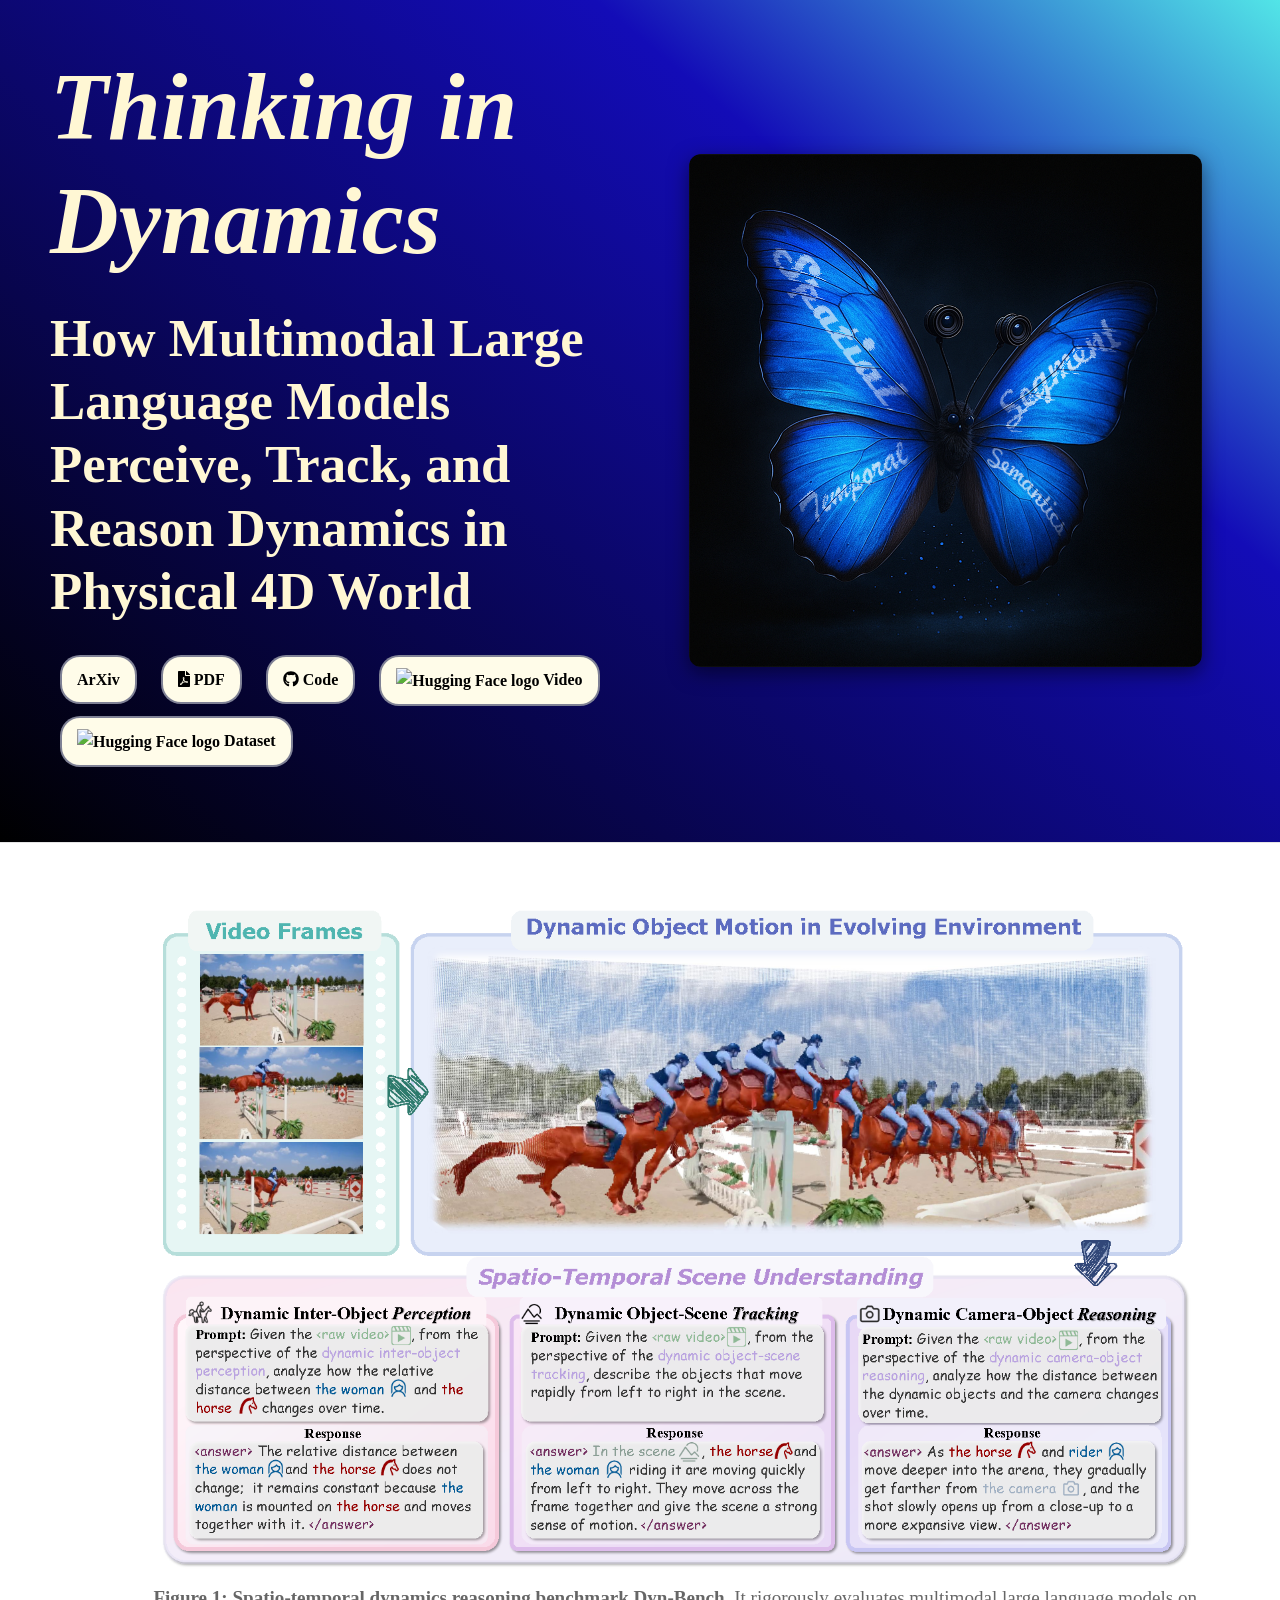
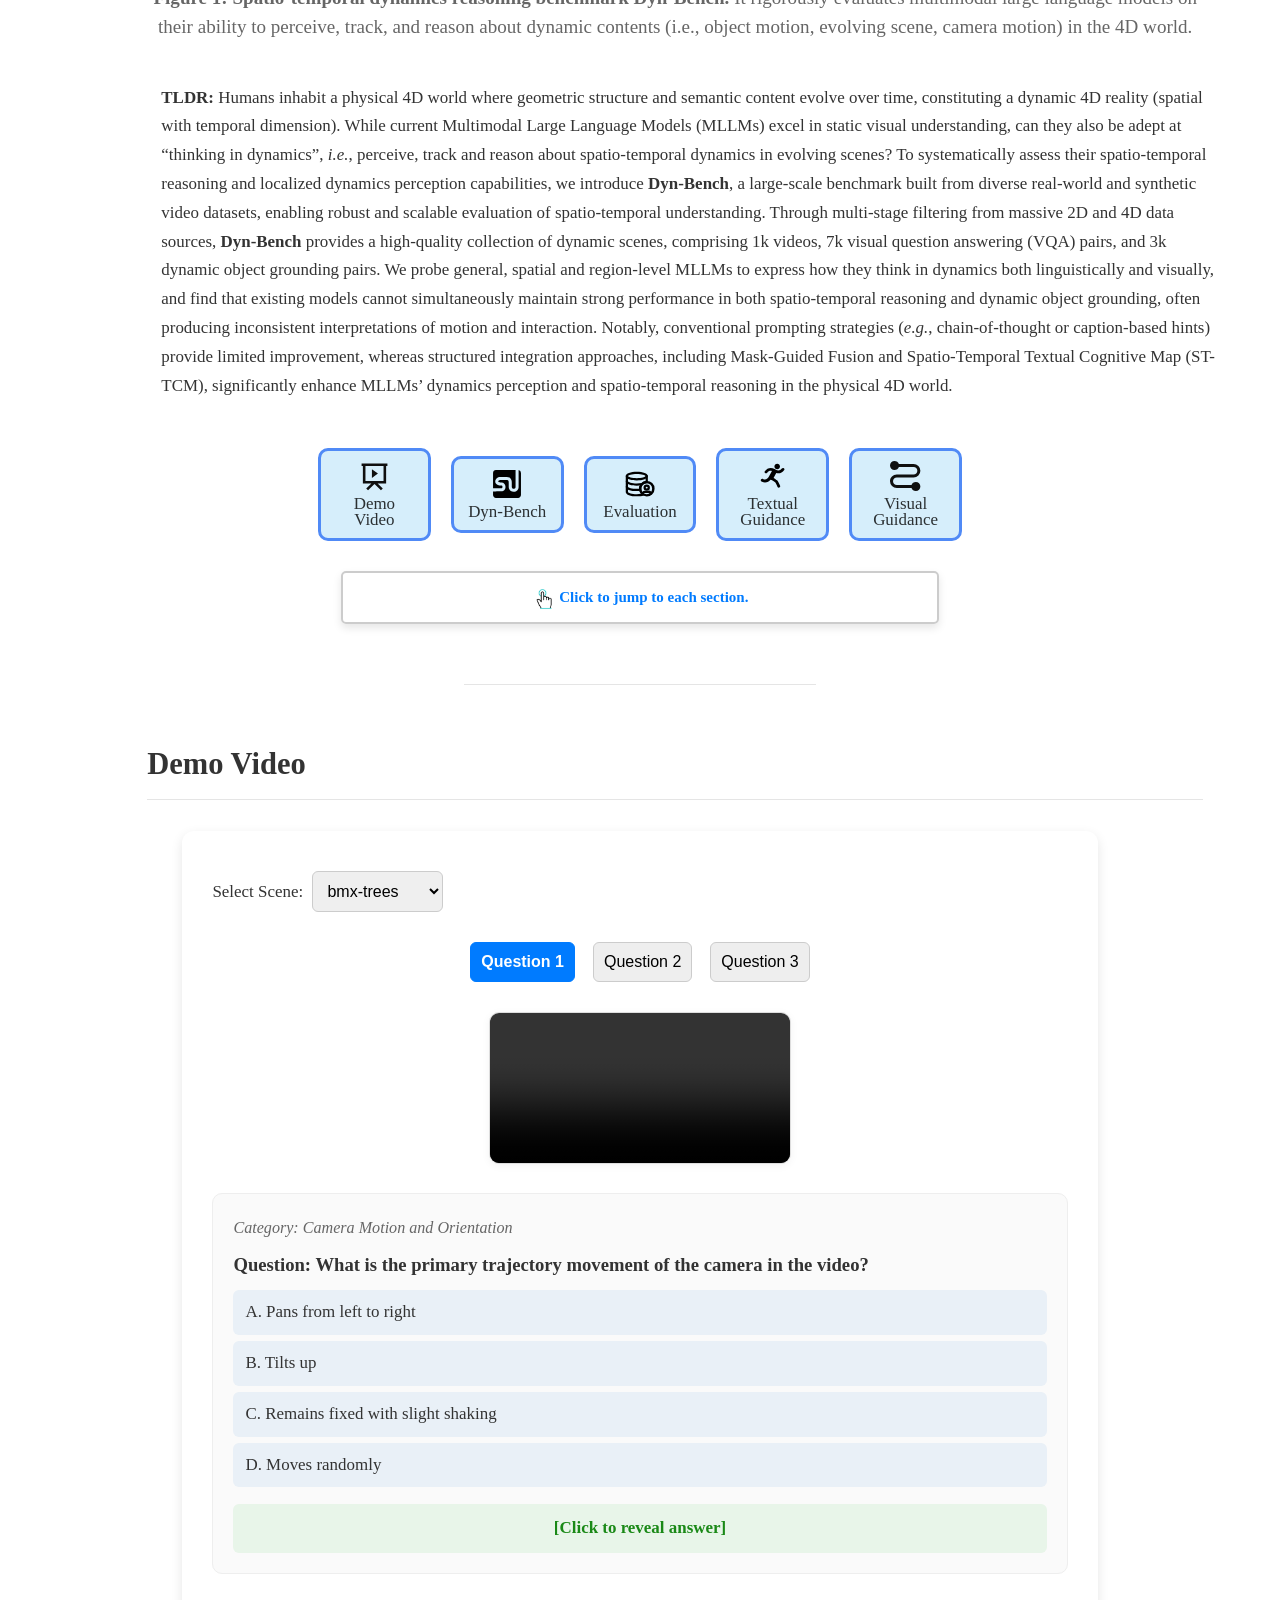
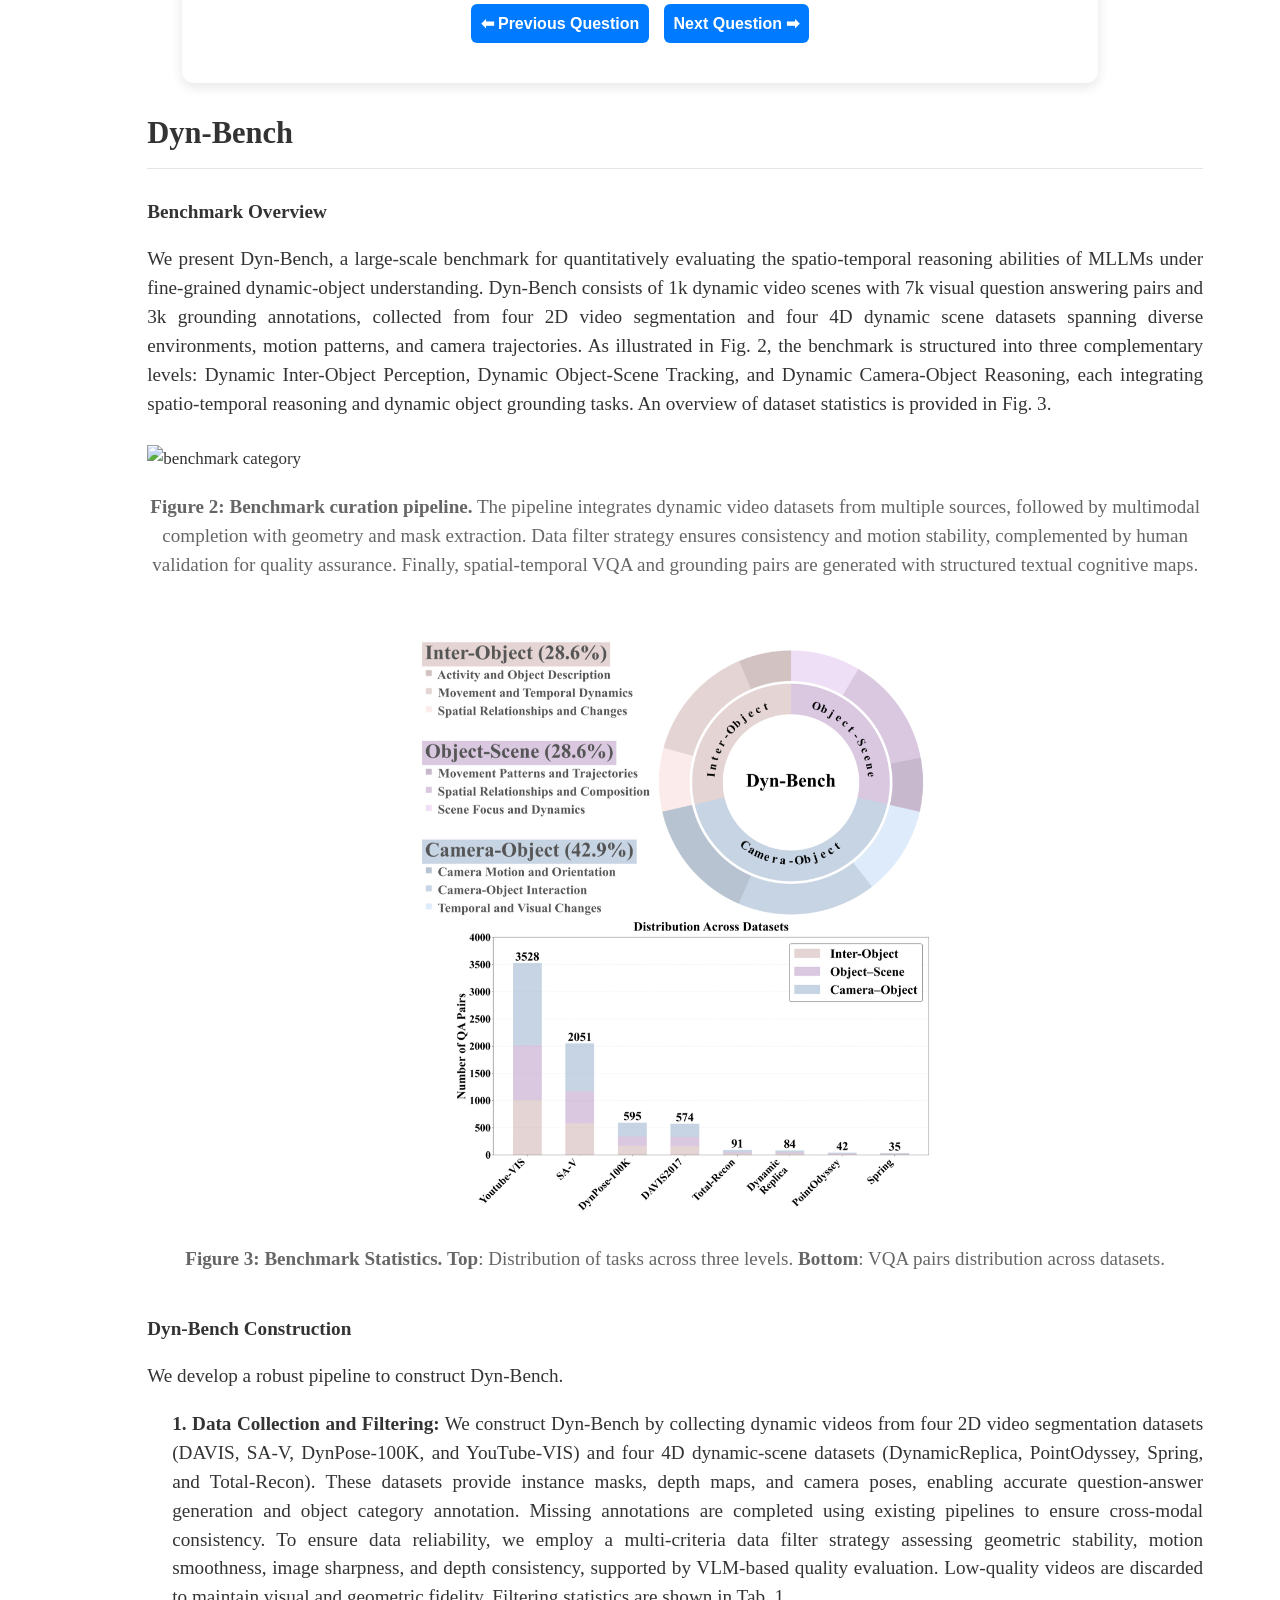
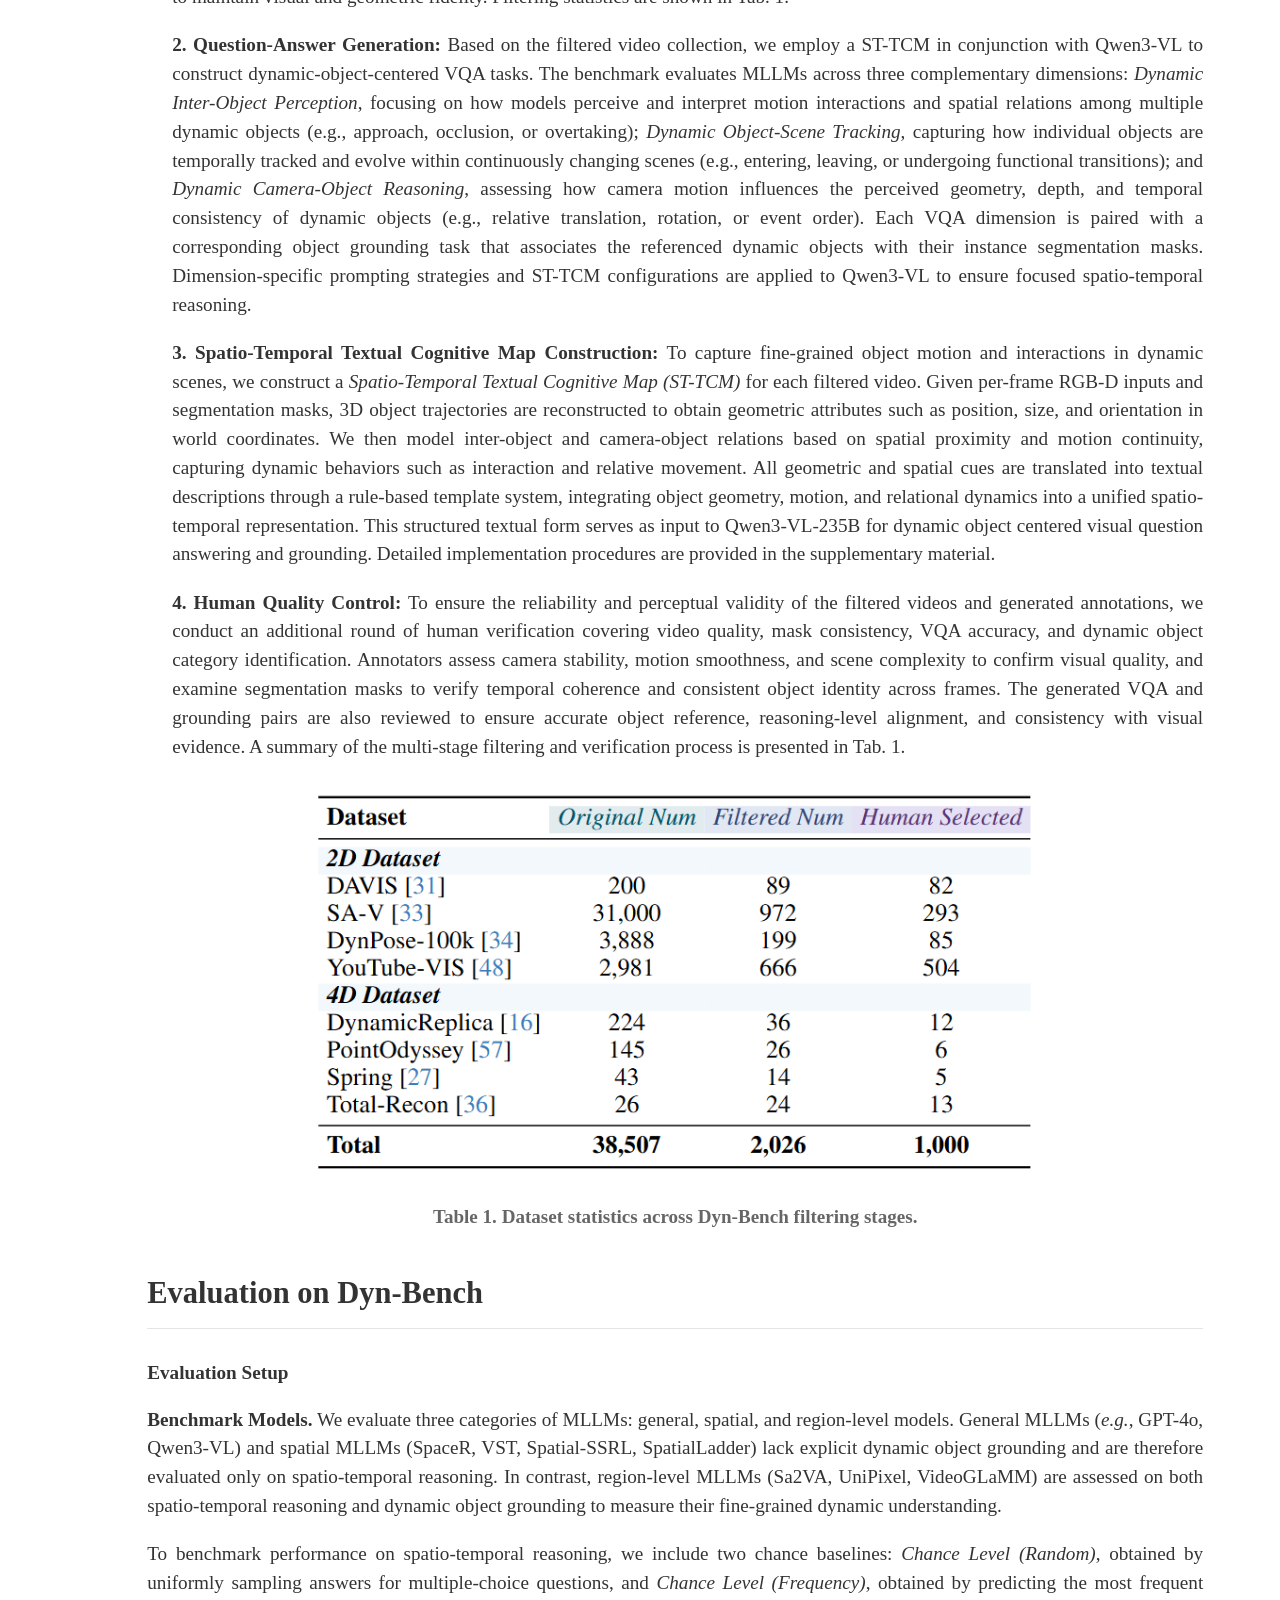
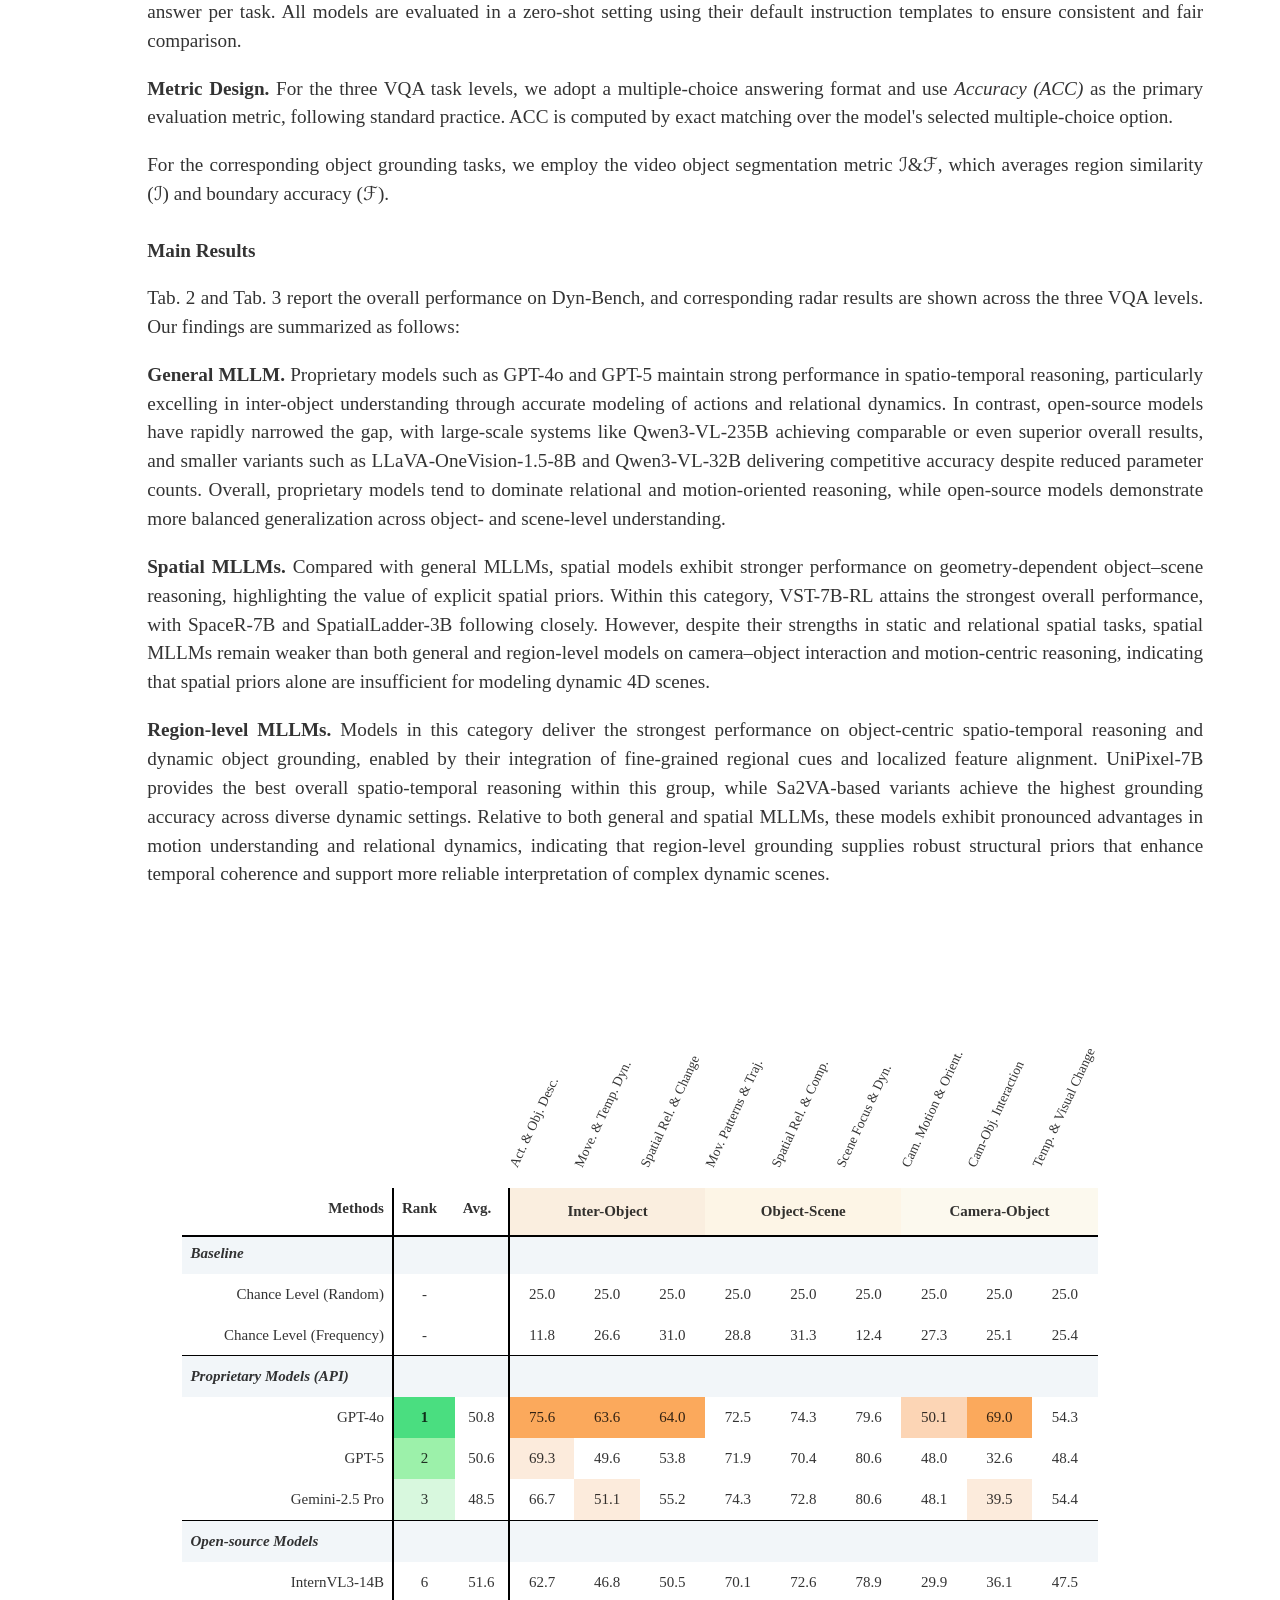
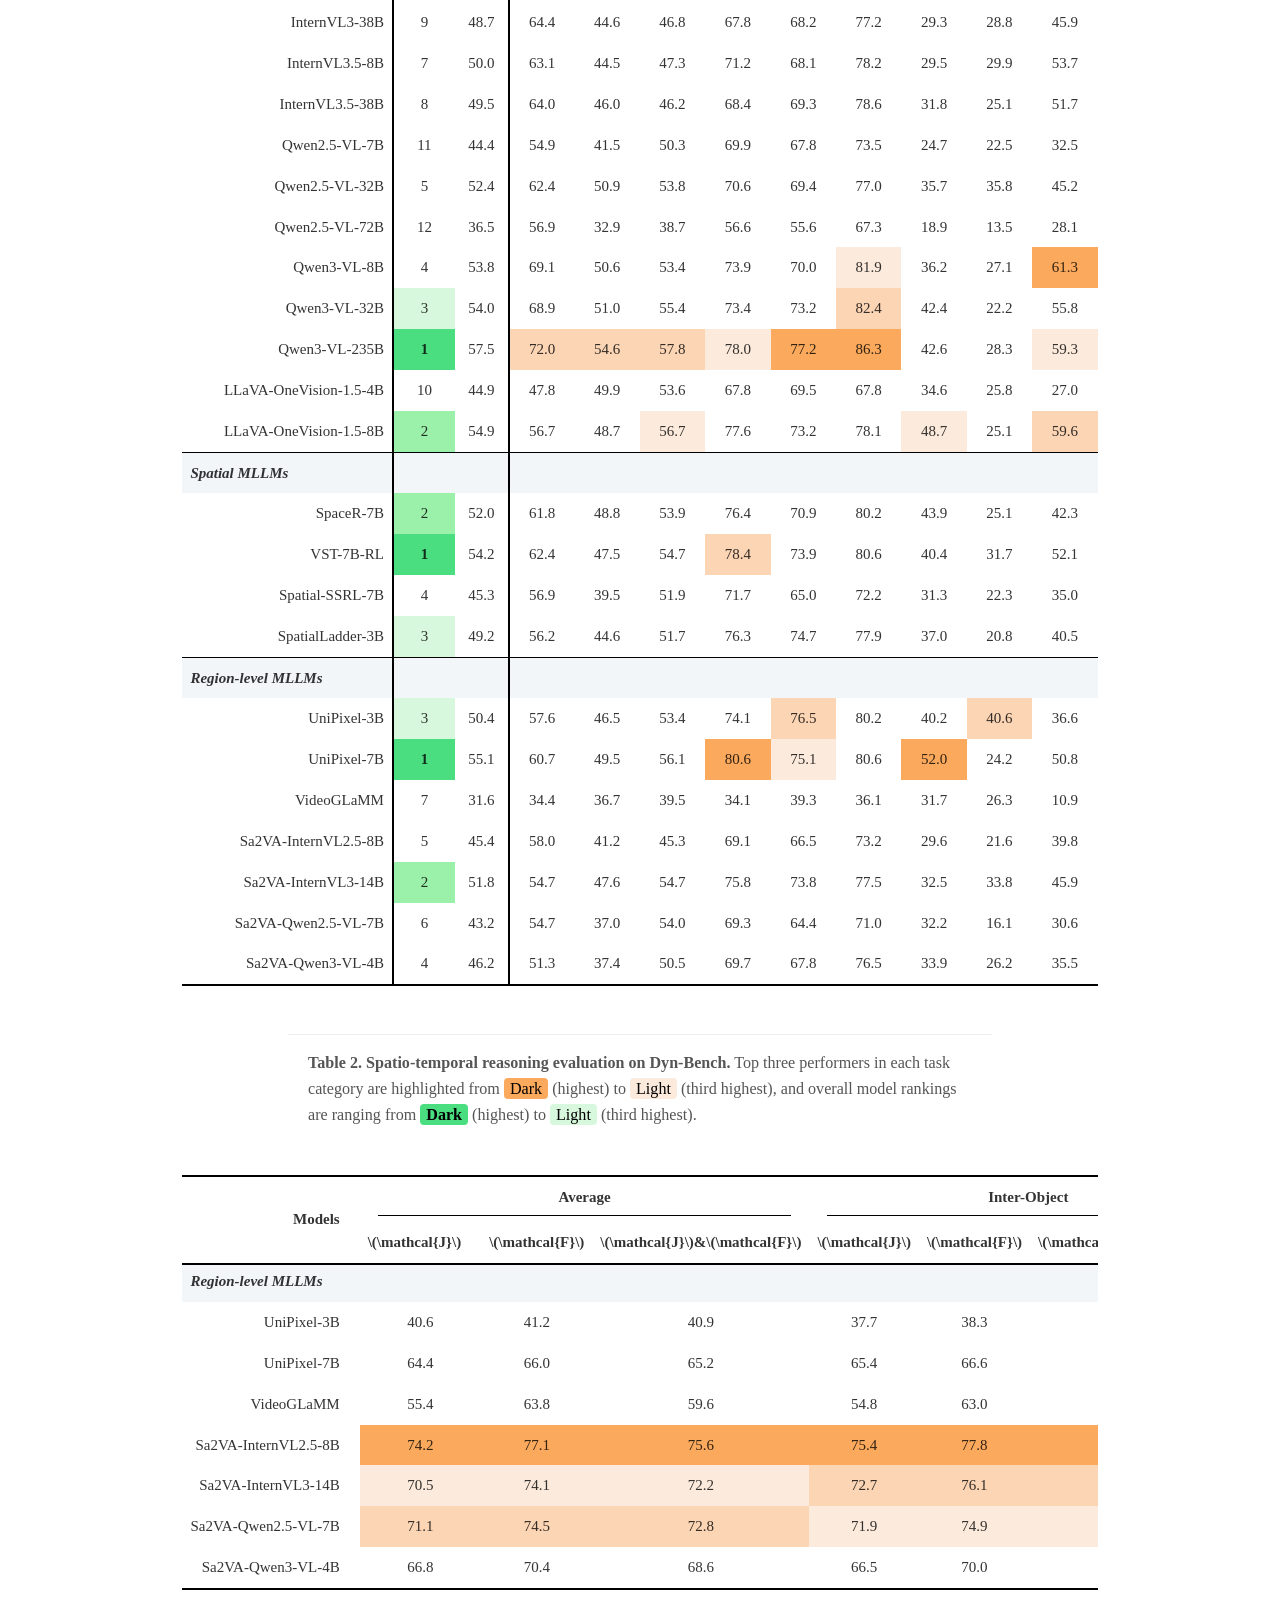
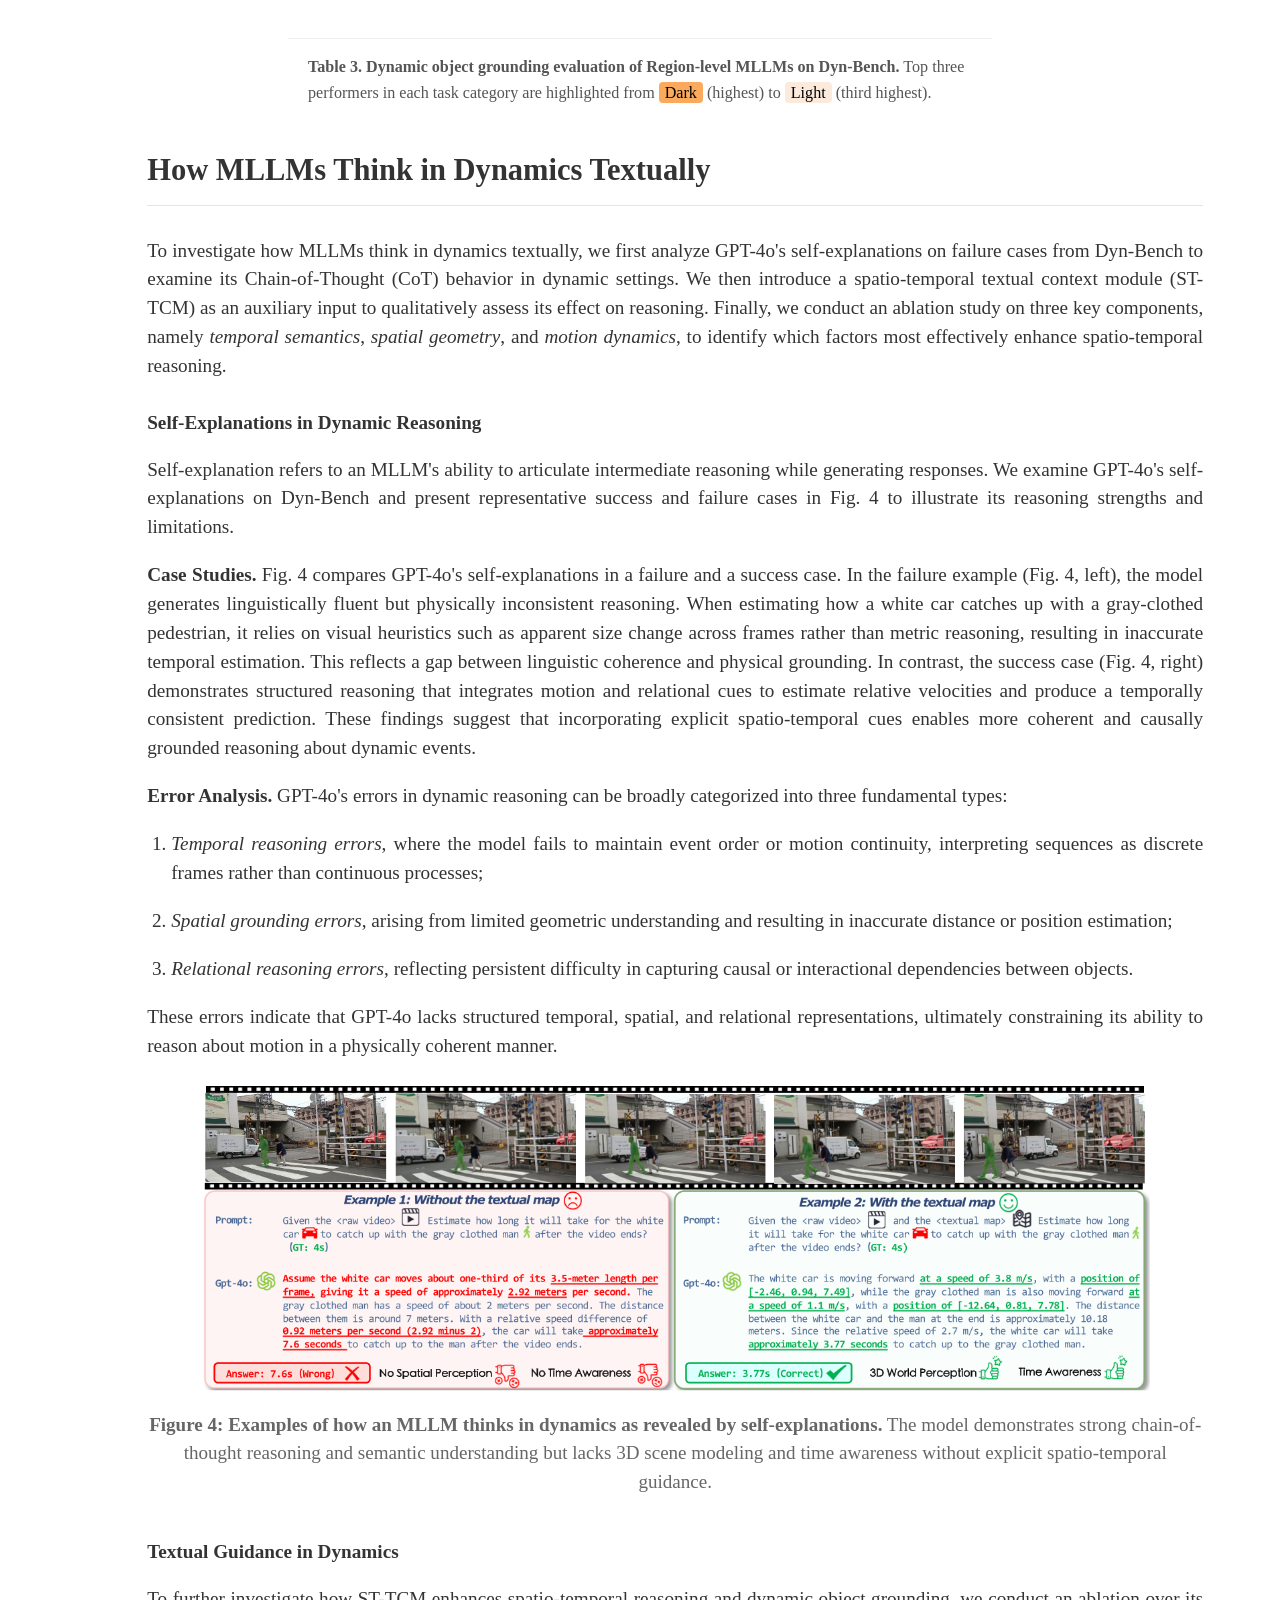
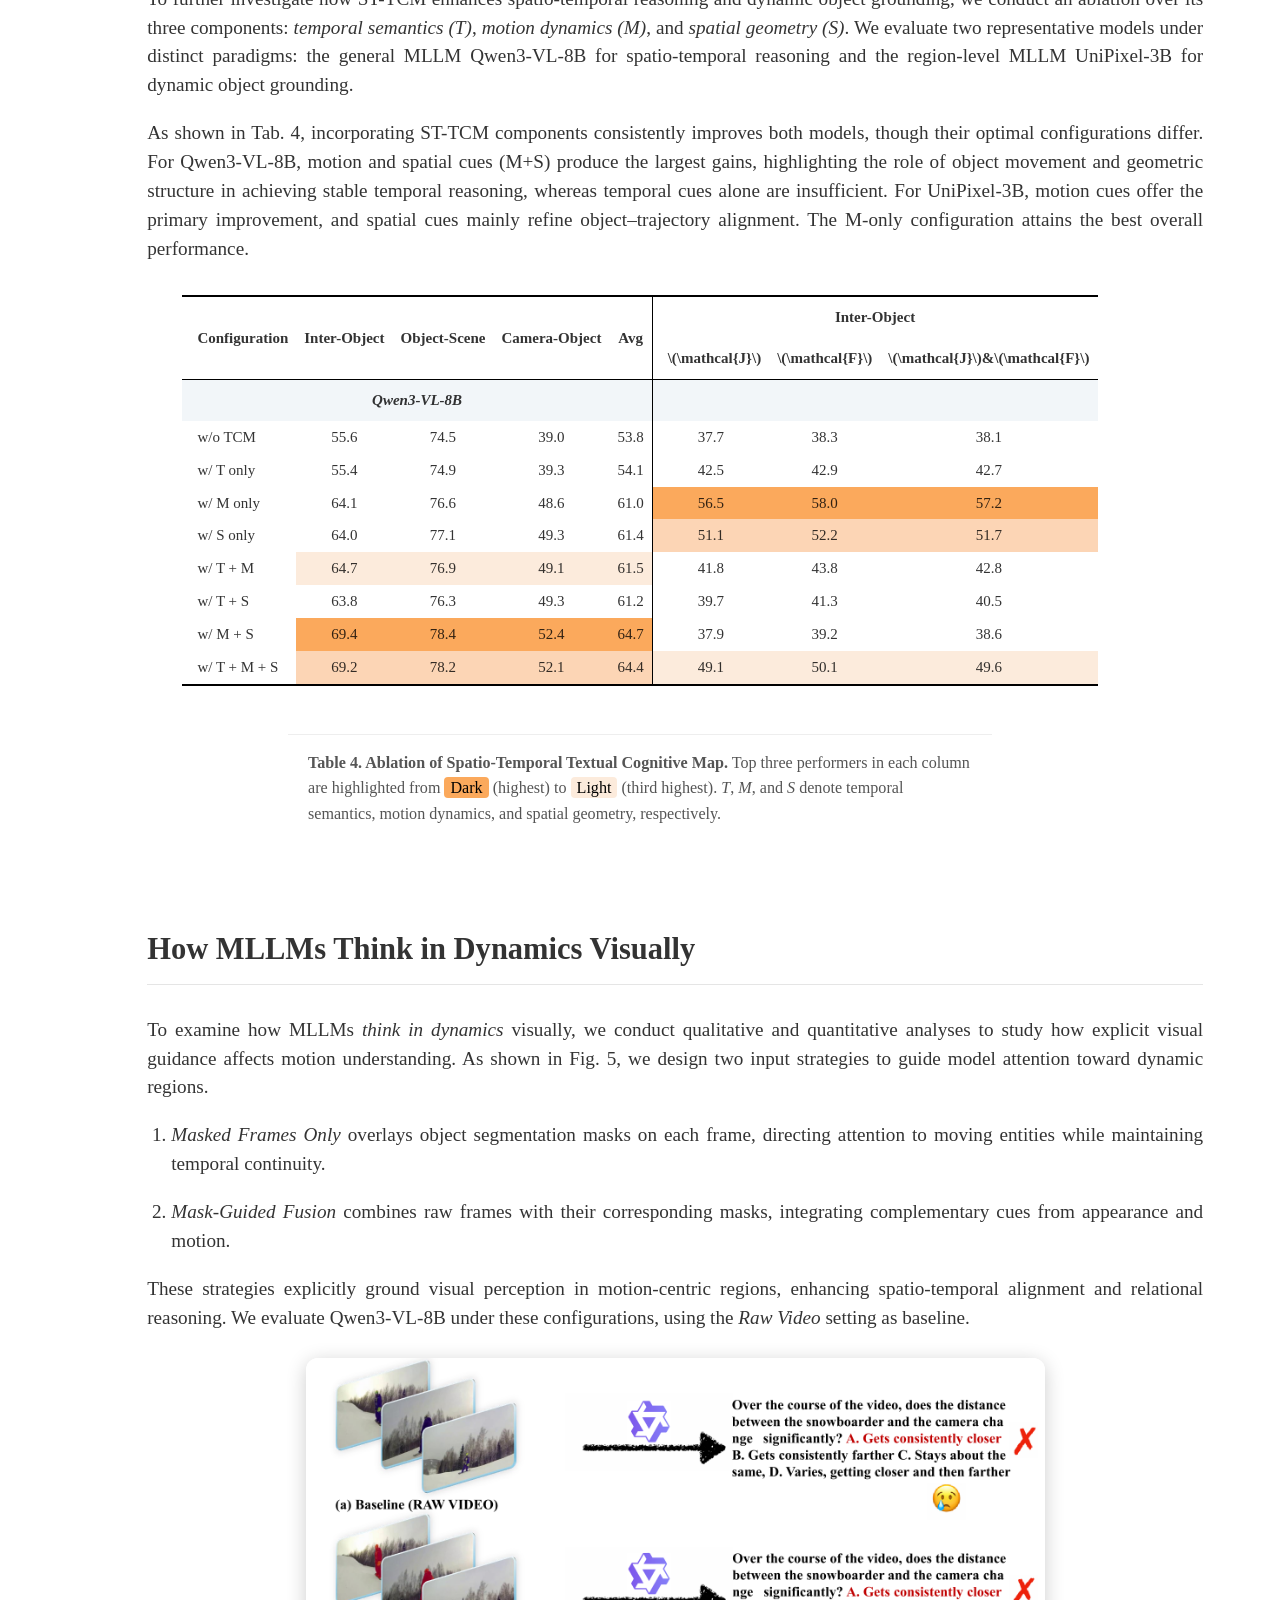
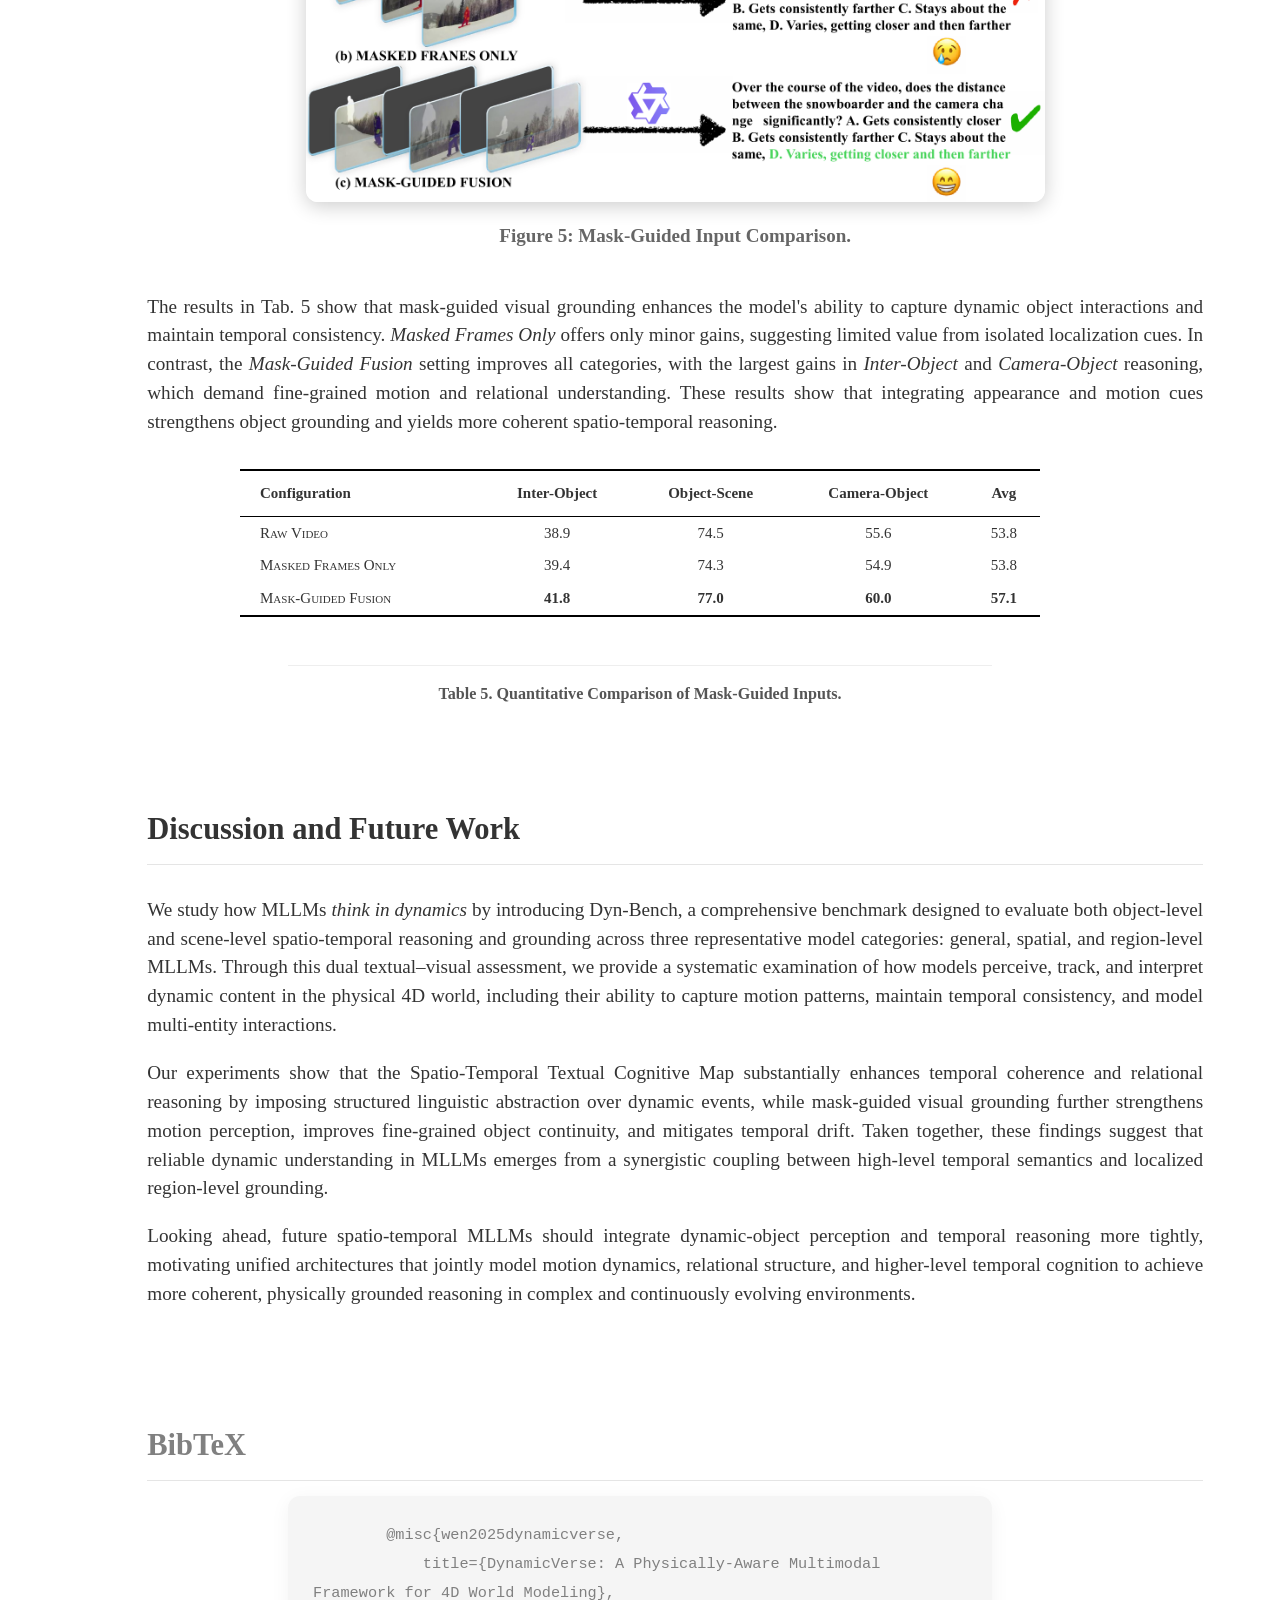
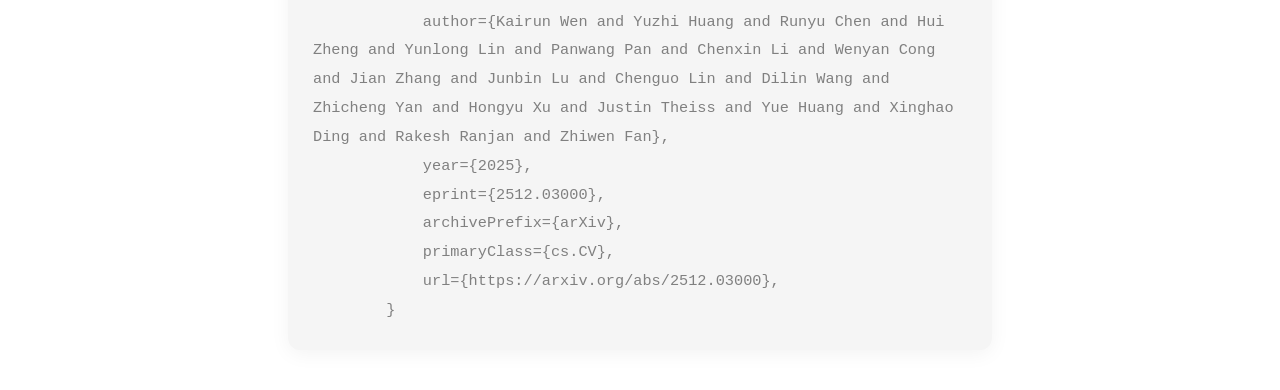
==== commit a9baafd3: "update" ====
--- a/index.html
+++ b/index.html
@@ -56,6 +56,563 @@
                 border-radius: 12px;
                 box-shadow: 0 4px 20px rgba(0,0,0,0.2);
             }
+            /* nbody {
+                font-family: 'Segoe UI', sans-serif;
+                background: #f4f6f8;
+                padding: 40px;
+                color: #333;
+            }
+        
+            nh1 {
+                text-align: center;
+                margin-bottom: 30px;
+            }
+        
+            .ncontainer {
+                max-width: 1000px;
+                margin: auto;
+                background: #fff;
+                border-radius: 12px;
+                box-shadow: 0 4px 12px rgba(0, 0, 0, 0.1);
+                padding: 30px;
+            }
+        
+            select, button, .turn-button {
+                padding: 10px;
+                margin: 10px 5px;
+                font-size: 16px;
+                border-radius: 6px;
+                border: 1px solid #ccc;
+            }
+        
+            .turn-buttons {
+                display: flex;
+                flex-wrap: wrap;
+                gap: 8px;
+                justify-content: center;
+                margin: 10px 0;
+            }
+        
+            .turn-button {
+                background-color: #eee;
+                cursor: pointer;
+            }
+        
+            .turn-button.active {
+                background-color: #007bff;
+                color: white;
+                font-weight: bold;
+            }
+        
+            .system-prompt {
+                background-color: #f9f9f9;
+                border-left: 5px solid #007bff;
+                padding: 15px;
+                margin-bottom: 20px;
+                font-style: italic;
+                white-space: pre-wrap;
+            }
+        
+            .image-wrapper img {
+                max-width: 100%;
+                border-radius: 10px;
+                border: 1px solid #ddd;
+            }
+        
+            .qa-card {
+                background: #fafafa;
+                border: 1px solid #eee;
+                border-radius: 10px;
+                padding: 20px;
+                margin-top: 20px;
+            }
+        
+            .question {
+                font-size: 1.1em;
+                font-weight: 600;
+                margin-bottom: 10px;
+            }
+        
+            .category {
+                font-size: 0.95em;
+                font-style: italic;
+                color: #666;
+                margin-bottom: 8px;
+            }
+        
+            .options li {
+                list-style: none;
+                padding: 8px 12px;
+                margin-bottom: 6px;
+                background: #e9f0f7;
+                border-radius: 6px;
+            }
+        
+            .answer {
+                display: none;
+                margin-top: 15px;
+                font-weight: bold;
+                color: #1a8917;
+                cursor: pointer;
+            }
+        
+            .nav-buttons {
+                text-align: center;
+                margin-top: 20px;
+            }
+        
+            button {
+                background: #007bff;
+                border: none;
+                color: white;
+                cursor: pointer;
+            }
+        
+            button:hover {
+                background: #0056b3;
+            }
+                .hero.is-small {
+                padding: 3rem 1.5rem;
+            }
+            .content-highlight {
+                max-width: 900px;
+                margin: 2rem auto;
+                padding: 1.5rem;
+                background-color: #f8f9fa;
+                border-radius: 8px;
+                box-shadow: 0 2px 10px rgba(0,0,0,0.05);
+            }
+            .feature-list {
+                text-align: left;
+                display: inline-block;
+                max-width: 800px;
+                margin: 0 auto;
+            }
+            .feature-list li {
+                margin-bottom: 0.8rem;
+                line-height: 1.6;
+            }
+            .feature-list strong {
+                color: #3273dc;
+            }
+            .carousel-item {
+                padding: 2rem 0;
+                transition: all 0.3s ease;
+            }
+            .carousel-item img {
+                max-height: 600px;
+                width: auto;
+                margin: 0 auto;
+                border-radius: 6px;
+                box-shadow: 0 4px 15px rgba(0,0,0,0.1);
+            }
+            .image-caption {
+                max-width: 800px;
+                margin: 1.5rem auto 0;
+                padding: 1rem;
+                background-color: #f5f5f5;
+                border-radius: 6px;
+                font-size: 1.1rem;
+                line-height: 1.5;
+            }
+            .section-title {
+                margin-bottom: 1.5rem;
+                position: relative;
+                display: inline-block;
+            }
+            .section-title:after {
+                content: "";
+                position: absolute;
+                bottom: -10px;
+                left: 50%;
+                transform: translateX(-50%);
+                width: 80px;
+                height: 3px;
+                background: linear-gradient(90deg, #3273dc, #00d1b2);
+                border-radius: 3px;
+            }
+                .leaderboard-card {
+                    margin: 2rem auto;
+                    max-width: 1000px;
+                    box-shadow: 0 0.5em 1em -0.125em rgba(10,10,10,0.1);
+                }
+                .model-name { font-weight: 600; }
+                .score-cell {
+                    font-family: monospace;
+                    text-align: center;
+                    width: 150px;
+                }
+                .overall-score {
+                    font-weight: bold;
+                    font-size: 1.1em;
+                    color: #3273dc;
+                }
+                .section-header {
+                    background-color: #f8f9fa;
+                    font-weight: bold;
+                }
+                .baseline-row { font-style: italic; } */
+                /* 1. 主容器样式 */
+                .ncontainer {
+                    /* ==== 调宽的核心修改区 ==== */
+                    width: 130%;             /* 强行突破 100% 的宽度限制，你可以尝试 120%, 140% 等 */
+                    max-width: 1400px;       /* 提升最大宽度上限（原来是 1000px） */
+                    margin: 20px 0 20px -15%; /* 上下间距20px；左边距为负的一半(-15%)以保证它相对页面居中 */
+                    /* ======================== */
+
+                    background: #fff;
+                    border-radius: 12px;
+                    box-shadow: 0 4px 12px rgba(0, 0, 0, 0.1);
+                    padding: 30px;
+                }
+
+                /* 2. 下拉菜单与按钮基础样式 */
+                select, button, .turn-button {
+                    padding: 10px;
+                    margin: 10px 5px;
+                    font-size: 16px;
+                    border-radius: 6px;
+                    border: 1px solid #ccc;
+                }
+
+                /* 3. 回合切换按钮组 */
+                .turn-buttons {
+                    display: flex;
+                    flex-wrap: wrap;
+                    gap: 8px;
+                    justify-content: center;
+                    margin: 10px 0;
+                }
+                .turn-button {
+                    background-color: #eee;
+                    cursor: pointer;
+                    transition: all 0.2s;
+                }
+                .turn-button.active {
+                    background-color: #007bff;
+                    color: white;
+                    font-weight: bold;
+                    border-color: #007bff;
+                }
+
+                /* 4. 视频容器 (原来是图片容器) */
+                .media-wrapper {
+                    text-align: center;
+                    margin: 20px 0;
+                }
+                .media-wrapper video {
+                    max-width: 100%;
+                    border-radius: 10px;
+                    border: 1px solid #ddd;
+                    box-shadow: 0 2px 8px rgba(0,0,0,0.05);
+                    outline: none; /* 去除某些浏览器点击视频时的默认外边框 */
+                }
+
+                /* 5. 问答卡片 (QA Card) */
+                .qa-card {
+                    background: #fafafa;
+                    border: 1px solid #eee;
+                    border-radius: 10px;
+                    padding: 20px;
+                    margin-top: 20px;
+                }
+                .category {
+                    font-size: 0.95em;
+                    font-style: italic;
+                    color: #666;
+                    margin-bottom: 8px;
+                }
+                .question {
+                    font-size: 1.1em;
+                    font-weight: 600;
+                    margin-bottom: 10px;
+                    color: #333;
+                }
+                .options {
+                    padding-left: 0;
+                }
+                .options li {
+                    list-style: none;
+                    padding: 8px 12px;
+                    margin-bottom: 6px;
+                    background: #e9f0f7;
+                    border-radius: 6px;
+                    color: #333;
+                }
+
+                /* 6. 答案揭晓区域 */
+                .answer {
+                    display: none; 
+                    margin-top: 15px;
+                    font-weight: bold;
+                    color: #1a8917;
+                    cursor: pointer;
+                    padding: 10px;
+                    background: #e8f5e9;
+                    border-radius: 6px;
+                    text-align: center;
+                }
+
+                /* 7. 底部导航按钮 */
+                .nav-buttons {
+                    text-align: center;
+                    margin-top: 20px;
+                }
+                .nav-buttons button {
+                    background: #007bff;
+                    border: none;
+                    color: white;
+                    cursor: pointer;
+                    font-weight: bold;
+                    transition: background 0.2s;
+                }
+                .nav-buttons button:hover {
+                    background: #0056b3;
+                }
+                /* 自定义表格样式，避免被其他全局 CSS（如 Bulma）覆盖太多 */
+                .ost-table {
+                    width: 100%;
+                    border-collapse: collapse;
+                    font-family: "Times New Roman", Times, serif;
+                    font-size: 14px;
+                    text-align: center;
+                    margin-bottom: 1rem;
+                }
+
+                .ost-table th, .ost-table td {
+                    padding: 6px 8px;
+                    border: none;
+                    vertical-align: middle;
+                    white-space: nowrap;
+                }
+
+                /* 顶部、底部粗水平线 */
+                .ost-table thead {
+                    border-top: none; 
+                    border-bottom: 2px solid #000;
+                }
+                .ost-table tbody {
+                    border-bottom: 2px solid #000;
+                }
+
+                /* 1. 表体部分（数据行）的竖线和对齐 */
+                .ost-table tbody td:nth-child(1) {
+                    border-right: 2px solid #000;
+                    text-align: right; 
+                }
+                .ost-table tbody td:nth-child(3) {
+                    border-right: 2px solid #000;
+                }
+                
+                /* 2. 表头部分，仅仅给第二行（包含Methods等）画竖线 */
+                .ost-table thead tr:nth-child(2) th:nth-child(1) {
+                    border-right: 2px solid #000;
+                    text-align: right; 
+                }
+                .ost-table thead tr:nth-child(2) th:nth-child(3) {
+                    border-right: 2px solid #000;
+                }
+                .leaderboard-card {
+                    width: 130%; /* 强行让宽度突破 100% 的限制，多出 40% */
+                    max-width: 2000px; /* 给一个很大的上限 */
+                    margin: 2rem 0 2rem -15%; /* 核心：多出了 40% 的宽度，所以向左平移 20%，保证在屏幕正中间 */
+                }
+                .border-top-thin {
+                    border-top: 1px solid #000 !important;
+                }
+
+                /* 旋转表头样式 */
+                .rotate-th {
+                    height: 190px; 
+                    min-width: 55px; 
+                    position: relative;
+                    vertical-align: bottom;
+                    padding: 0 !important;
+                    border: none !important; 
+                }
+                
+                .rotate-th > span {
+                    position: absolute;
+                    bottom: 15px;
+                    left: 18px;
+                    transform-origin: left bottom;
+                    transform: rotate(-65deg);
+                    white-space: nowrap;
+                    font-weight: normal; 
+                    font-size: 13.5px;
+                }
+
+                /* 大类背景色 */
+                .bg-group-1 { background-color: #faeedf; }
+                .bg-group-2 { background-color: #fdf5e6; }
+                .bg-group-3 { background-color: #fcf9ee; }
+
+                /* 浅蓝色背景色块（现在只应用于标题行） */
+                .bg-gray-row { background-color: #f2f6f9; }
+
+                .section-title {
+                    text-align: left !important;
+                    font-weight: bold;
+                    font-style: italic;
+                }
+
+                /* 排名高亮 */
+                .rank-1 { background-color: #4ade80; font-weight: bold;}
+                .rank-2 { background-color: #9cf1aa; }
+                .rank-3 { background-color: #d8f8de; }
+
+                /* 热力图高亮 */
+                .heat-high { background-color: #fba95c; }
+                /* .heat-mid-high { background-color: #fcbc7d; } */
+                .heat-mid { background-color: #fcd5b5; }
+                .heat-low { background-color: #fcebdc; }
+
+                .ost-grounding-table {
+                    width: 100%;
+                    border-collapse: collapse;
+                    font-family: "Times New Roman", Times, serif;
+                    font-size: 14px;
+                    text-align: center;
+                    margin-bottom: 1rem;
+                }
+
+                .ost-grounding-table th, .ost-grounding-table td {
+                    padding: 6px 8px;
+                    border: none;
+                    vertical-align: middle;
+                    white-space: nowrap;
+                }
+
+                /* 顶部、底部的粗水平线 */
+                .ost-grounding-table thead {
+                    border-top: 2px solid #000;
+                    border-bottom: 2px solid #000;
+                }
+                .ost-grounding-table tbody {
+                    border-bottom: 2px solid #000;
+                }
+
+                /* 第一列（Models）对齐与间距 */
+                .ost-grounding-table th:nth-child(1), 
+                .ost-grounding-table td:nth-child(1) {
+                    text-align: right; 
+                    padding-right: 20px;
+                }
+
+                /* 表头分类下方的细横线 */
+                .header-underline {
+                    border-bottom: 1px solid #000;
+                    margin: 4px 10px 0 10px;
+                }
+
+                /* 大类标题行背景色（浅蓝灰） */
+                .bg-gray-title-row { 
+                    background-color: #f2f6f9; 
+                }
+
+                .section-title {
+                    text-align: left !important;
+                    font-weight: bold;
+                    font-style: italic;
+                }
+
+                .ost-ablation-table {
+                    width: 100%;
+                    border-collapse: collapse;
+                    font-family: "Times New Roman", Times, serif;
+                    font-size: 14px;
+                    text-align: center;
+                    margin-bottom: 1rem;
+                }
+
+                /* 默认单元格样式（主要作用于表头） */
+                .ost-ablation-table th, .ost-ablation-table td {
+                    padding: 6px 8px; 
+                    border: none;
+                    vertical-align: middle;
+                    white-space: nowrap;
+                }
+
+                /* 专门针对数据行，缩小上下内边距来降低行高 */
+                .ost-ablation-table tbody td {
+                    padding: 2px 8px; 
+                }
+
+                /* 【核心修改】将顶部和底部的横线直接加在 thead 上，确保贯穿所有列 */
+                .ost-ablation-table thead {
+                    border-top: 2px solid #000;
+                    border-bottom: 1px solid #000; 
+                }
+
+                .ost-ablation-table tbody {
+                    border-bottom: 2px solid #000;
+                }
+
+                /* 第一列（Configuration）居左对齐 */
+                .ost-ablation-table td:first-child, .ost-ablation-table th:first-child {
+                    text-align: left;
+                    padding-left: 15px;
+                }
+
+                /* 贯穿整个表格的中央竖线（在第5列 Avg 右侧） */
+                .col-divider {
+                    border-right: 1px solid #000 !important;
+                }
+
+                /* 模型名称行的背景色和样式 */
+                .bg-blue-title td { 
+                    background-color: #f2f6f9; 
+                    font-weight: bold;
+                    font-style: italic;
+                    padding: 6px 8px !important; /* 单独保留标题行的正常高度，避免太挤 */
+                }
+
+                .ost-mask-table {
+                    width: 100%;
+                    max-width: 800px; 
+                    margin: 0 auto 1rem auto; 
+                    border-collapse: collapse;
+                    font-family: "Times New Roman", Times, serif;
+                    font-size: 15px; 
+                    text-align: center;
+                }
+
+                /* 表头保留稍微宽裕一点的上下间距 */
+                .ost-mask-table th {
+                    padding: 8px 12px;
+                    border: none;
+                    vertical-align: middle;
+                    white-space: nowrap;
+                }
+
+                /* 【核心修改】数据行大幅压缩上下内边距，从而减小行高 */
+                .ost-mask-table td {
+                    padding: 2px 12px; 
+                    border: none;
+                    vertical-align: middle;
+                    white-space: nowrap;
+                }
+
+                /* 顶部和底部的粗黑线，以及表头下方的细黑线 */
+                .ost-mask-table thead {
+                    border-top: 2px solid #000;
+                    border-bottom: 1px solid #000;
+                }
+
+                .ost-mask-table tbody {
+                    border-bottom: 2px solid #000;
+                }
+
+                /* 第一列（Configuration）靠左对齐，加 !important 防止被其他样式覆盖 */
+                .ost-mask-table th:first-child, .ost-mask-table td:first-child {
+                    text-align: left !important;
+                    padding-left: 20px;
+                }
+
+                /* 还原图片中的小型大写字母风格（Small Caps） */
+                .small-caps {
+                    font-variant: small-caps;
+                }
         </style>
     </head>
 
@@ -186,20 +743,262 @@
         </p>
          <hr style="width: 50%;">
 
-
-
-        
-
             
         
         <div id='demo_video' class="sub-section">
             <h2 class="text">Demo Video</h2>
-            <video autoplay loop muted playsinline style="width: 140%; display: block; margin: 0 auto; margin-left: -20%; border-radius: 12px; box-shadow: 0 4px 20px rgba(0,0,0,0.2);">
-                <source src="./static/img/DynamicVerse-preview.mp4" type="video/mp4">
-            </video>
-            <p class="text">
-                We provide a demo video (Raw video➡️Moving Object Recovery➡️Dynamic Point Cloud) to showcase the Metric-scale 4D Reconstruction capability of DynamicGen. The generated fine-grained semantic annotations can be found at subsequent section.
-            </p>
+                <section>
+                <div class="ncontainer">
+                
+                    <label for="scan-select">Select Scene:</label>
+                    <select id="scan-select"></select>
+                
+                    <div class="turn-buttons" id="turn-buttons"></div>
+                
+                    <div class="media-wrapper">
+                    <video id="scene-video" controls autoplay loop muted playsinline></video>
+                    </div>
+                
+                    <div class="qa-card">
+                    <div class="category" id="category-text"></div>
+                    <div class="question" id="question-text"></div>
+                    <ul class="options" id="options-list"></ul>
+                    <div id="answer-text" class="answer" onclick="toggleAnswer()">[Click to reveal answer]</div>
+                    </div>
+                
+                    <div class="nav-buttons">
+                    <button onclick="prevTurn()">⬅ Previous Question</button>
+                    <button onclick="nextTurn()">Next Question ➡</button>
+                    </div>
+                
+                </div>
+                
+                <script>
+                    const data = {
+                    "bmx-trees": {
+                        "turns": [
+                        {
+                            // 注意：数据里的 image 换成了 video，后缀换成了视频格式(如.mp4)
+                            "video": "static/img/videos/bmx-trees.mp4",
+                            "question": "What is the primary trajectory movement of the camera in the video?",
+                            "category": "Camera Motion and Orientation",
+                            "options": [
+                                "A. Pans from left to right",
+                                "B. Tilts up",
+                                "C. Remains fixed with slight shaking",
+                                "D. Moves randomly"
+                            ],
+                            "answer": "A"
+                        },
+                        {
+                            "video": "static/img/videos/bmx-trees.mp4",
+                            "question": "Does the child on the bicycle remain stationary or move during the video?",
+                            "category": "Activity and Object Description",
+                            "options": [
+                                "A. Remains completely stationary",
+                                "B. Moves intermittently with pauses",
+                                "C. Moves continuously from start to finish",
+                                "D. Moves only in the first half"
+                            ],
+                            "answer": "C"
+                        },
+                        {
+                            "video": "static/img/videos/bmx-trees.mp4",
+                            "question": "How does the boy on the bicycle move in relation to the graffiti wall as the scene progresses?",
+                            "category": "Movement Patterns and Trajectories",
+                            "options": [
+                                "A. He rides away from the wall, moving deeper into the background.",
+                                "B. He rides parallel to the wall, staying at a consistent distance.",
+                                "C. He rides toward the wall and stops beside it.",
+                                "D. He rides in a circle around the wall."
+                            ],
+                            "answer": "B"
+                        },
+                        ]
+                    },
+                    
+                    "lady-running": {
+                        "turns": [
+                        {
+                            "video": "static/img/videos/lady-running.mp4",
+                            "question": "What is the primary trajectory movement of the camera in the video?",
+                            "category": "Camera Motion and Orientation",
+                            "options": [
+                                "A. Pans left and dollies forward ",
+                                "B. Tilts up",
+                                "C. Pans from right to left",
+                                "D. Complex movements including panning left, tilting down, panning right and tilting up."
+                            ],
+                            "answer": "A"
+                        },
+                        {
+                            "video": "static/img/videos/lady-running.mp4",
+                            "question": "What best describes the main activity in the video?",
+                            "category": "Activity and Object Description",
+                            "options": [
+                                "A. A person is walking slowly through a dining area",
+                                "B. A person is running energetically through a dining area",
+                                "C. A person is sitting quietly at a table",
+                                "D. A person is dancing in place"
+                            ],
+                            "answer": "B"
+                        },
+                        {
+                            "video": "static/img/videos/lady-running.mp4",
+                            "question": "How does the woman in the colorful top move through the room as the scene progresses?",
+                            "category": "Movement Patterns and Trajectories",
+                            "options": [
+                                "A. She walks slowly toward the back of the room, then turns and walks back toward the camera.",
+                                "B. She runs directly toward the camera, then stops near the foreground.",
+                                "C. She moves steadily away from the camera, weaving between tables and people.",
+                                "D. She remains seated at a table near the entrance for the entire scene."
+                            ],
+                            "answer": "C"
+                        },
+                        ]
+                    },
+                
+                    "sav_017357": {
+                        "turns": [
+                        {
+                            "video": "static/img/videos/sav_017357.mp4",
+                            "question": "What is the camera angle relative to the white dog?",
+                            "category": "Camera-Object Interaction",
+                            "options": [
+                                "A. Eye-Level: The camera is at roughly the same height as the white dog.",
+                                "B. High Angle: The camera is above the white dog, shooting downward.",
+                                "C. Low Angle: The camera is lower than the white dog, shooting upward.",
+                                "D. Changing: The angle shifts significantly during the video."
+                            ],
+                            "answer": "B"
+                        },
+                        {
+                            "video": "static/img/videos/sav_017357.mp4",
+                            "question": "How many animals cross the road during the video?",
+                            "category": "Activity and Object Description",
+                            "options": [
+                                "A. 1",
+                                "B. 2",
+                                "C. 3",
+                                "D. 4"
+                            ],
+                            "answer": "A"
+                        },
+                        {
+                            "video": "static/img/videos/sav_017357.mp4",
+                            "question": "What is the final destination of the dog’s movement in the scene?",
+                            "category": "Movement Patterns and Trajectories",
+                            "options": [
+                                "A. It enters a house through an open doorway.",
+                                "B. It jumps into the back of the white pickup truck.",
+                                "C. It sits down on the sidewalk near the silver SUV.",
+                                "D. It runs off-screen toward the left side of the street."
+                            ],
+                            "answer": "A"
+                        },
+                        
+                        ]
+                    },
+                    };
+                
+                    let currentScene = "";
+                    let currentTurn = 0;
+                
+                    function populateSceneSelector() {
+                    const select = document.getElementById("scan-select");
+                    for (const scene in data) {
+                        const option = document.createElement("option");
+                        option.value = scene;
+                        option.textContent = scene;
+                        select.appendChild(option);
+                    }
+                
+                    select.addEventListener("change", () => {
+                        currentScene = select.value;
+                        currentTurn = 0;
+                        updateUI();
+                    });
+                
+                    currentScene = select.options[0].value;
+                    updateUI();
+                    }
+                
+                    function updateUI() {
+                    const sceneData = data[currentScene];
+                    const turns = sceneData.turns;
+                
+                    // Update turn buttons
+                    const btnContainer = document.getElementById("turn-buttons");
+                    btnContainer.innerHTML = "";
+                    for (let i = 0; i < turns.length; i++) {
+                        const btn = document.createElement("button");
+                        btn.textContent = `Question ${i + 1}`;
+                        btn.className = "turn-button" + (i === currentTurn ? " active" : "");
+                        btn.onclick = () => {
+                        currentTurn = i;
+                        updateUI();
+                        };
+                        btnContainer.appendChild(btn);
+                    }
+                
+                    // Show current turn
+                    const turn = turns[currentTurn];
+                    
+                    // 修改了这里：更新 video 标签的 src
+                    const videoEl = document.getElementById("scene-video");
+                    videoEl.src = turn.video;
+                    // 强制重新加载以确保新视频能顺利播放
+                    videoEl.load();
+                    videoEl.play().catch(e => console.log("Auto-play blocked, waiting for user interaction."));
+                    
+                    document.getElementById("question-text").textContent = "Question: " + turn.question;
+                    document.getElementById("category-text").textContent = "Category: " + turn.category;
+                
+                    const options = document.getElementById("options-list");
+                    options.innerHTML = "";
+                    turn.options.forEach(opt => {
+                        const li = document.createElement("li");
+                        li.textContent = opt;
+                        options.appendChild(li);
+                    });
+                
+                    const answer = document.getElementById("answer-text");
+                    answer.textContent = "[Click to reveal answer]";
+                    answer.style.display = "block";
+                    answer.dataset.shown = "false";
+                    }
+                
+                    function toggleAnswer() {
+                    const answerEl = document.getElementById("answer-text");
+                    if (answerEl.dataset.shown === "true") return;
+                
+                    const answer = data[currentScene].turns[currentTurn].answer;
+                    answerEl.textContent = "Answer: " + answer;
+                    answerEl.dataset.shown = "true";
+                    }
+                
+                    function nextTurn() {
+                    const turns = data[currentScene].turns;
+                    if (currentTurn + 1 < turns.length) {
+                        currentTurn++;
+                        updateUI();
+                    } else {
+                        alert("No more questions.");
+                    }
+                    }
+                
+                    function prevTurn() {
+                    if (currentTurn > 0) {
+                        currentTurn--;
+                        updateUI();
+                    } else {
+                        alert("Already at the first question.");
+                    }
+                    }
+                
+                    populateSceneSelector();
+                </script>
+                </section>
         </div>
 
         <div id='dyn-bench' class="sub-section">
@@ -270,7 +1069,7 @@
                 <figure>
                     <img data-zoomable="" draggable="false" src="static/img/data_filtering.png" alt="benchmark category" style="width: 70%; height: auto; display: block; margin: 0 auto;">
                     <figcaption style="text-align: center; margin-top: 20px;">
-                        <p align="center"><strong>Tab 1: Dataset statistics across Dyn-Bench filtering stages.</strong></p>
+                        <p align="center"><strong>Table 1. Dataset statistics across Dyn-Bench filtering stages.</strong></p>
                     </figcaption>
                 </figure>
             </d-figure>
@@ -309,7 +1108,7 @@
                 <h3 class="text" style="margin-top: 1.5em;">Main Results</h3>
 
                 <p class="text" align="justify">
-                    Tab.&nbsp;2 and Tab.&nbsp;3 report the overall performance on Dyn-Bench, and corresponding radar results are shown across the three VQA levels. Our findings are summarized as follows:
+                    Tab. 2 and Tab. 3 report the overall performance on Dyn-Bench, and corresponding radar results are shown across the three VQA levels. Our findings are summarized as follows:
                 </p>
 
                 <p class="text" align="justify">
@@ -330,7 +1129,412 @@
         </div>
         <br>
         </br>
-
+        <!-- <h2 class="title is-3 section-title">Leaderboard</h2> -->
+            <div class="leaderboard-card">
+                <div class="card">
+                    <div class="card-content p-0">
+                        <div class="table-container" style="overflow-x: auto;">
+                            <table class="ost-table">
+                                <thead>
+                                    <tr>
+                                        <th colspan="3"></th>
+                                        <th class="rotate-th"><span>Act. &amp; Obj. Desc.</span></th>
+                                        <th class="rotate-th"><span>Move. &amp; Temp. Dyn.</span></th>
+                                        <th class="rotate-th"><span>Spatial Rel. &amp; Change</span></th>
+                                        
+                                        <th class="rotate-th"><span>Mov. Patterns &amp; Traj.</span></th>
+                                        <th class="rotate-th"><span>Spatial Rel. &amp; Comp.</span></th>
+                                        <th class="rotate-th"><span>Scene Focus &amp; Dyn.</span></th>
+                                        
+                                        <th class="rotate-th"><span>Cam. Motion &amp; Orient.</span></th>
+                                        <th class="rotate-th"><span>Cam-Obj. Interaction</span></th>
+                                        <th class="rotate-th"><span>Temp. &amp; Visual Change</span></th>
+                                    </tr>
+                                    <tr>
+                                        <th style="vertical-align: bottom; padding-bottom: 12px;">Methods</th>
+                                        <th style="vertical-align: bottom; padding-bottom: 12px;">Rank</th>
+                                        <th style="vertical-align: bottom; padding-bottom: 12px;">Avg.</th>
+                                        
+                                        <th colspan="3" class="bg-group-1" style="text-align: center;">Inter-Object</th>
+                                        <th colspan="3" class="bg-group-2" style="text-align: center;">Object-Scene</th>
+                                        <th colspan="3" class="bg-group-3" style="text-align: center;">Camera-Object</th>
+                                    </tr>
+                                </thead>
+                                <tbody>
+                                    <tr class="bg-gray-row">
+                                        <td class="section-title">Baseline</td>
+                                        <td></td><td></td><td></td><td></td><td></td><td></td><td></td><td></td><td></td><td></td><td></td>
+                                    </tr>
+                                    <tr>
+                                        <td>Chance Level (Random)</td>
+                                        <td>-</td>
+                                        <td></td>
+                                        <td>25.0</td><td>25.0</td><td>25.0</td>
+                                        <td>25.0</td><td>25.0</td><td>25.0</td>
+                                        <td>25.0</td><td>25.0</td><td>25.0</td>
+                                    </tr>
+                                    <tr>
+                                        <td>Chance Level (Frequency)</td>
+                                        <td>-</td>
+                                        <td></td>
+                                        <td>11.8</td><td>26.6</td><td>31.0</td>
+                                        <td>28.8</td><td>31.3</td><td>12.4</td>
+                                        <td>27.3</td><td>25.1</td><td>25.4</td>
+                                    </tr>
+
+                                    <tr class="bg-gray-row border-top-thin">
+                                        <td class="section-title">Proprietary Models (API)</td>
+                                        <td></td><td></td><td></td><td></td><td></td><td></td><td></td><td></td><td></td><td></td><td></td>
+                                    </tr>
+                                    <tr>
+                                        <td>GPT-4o</td>
+                                        <td class="rank-1">1</td>
+                                        <td>50.8</td>
+                                        <td class="heat-high">75.6</td><td class="heat-high">63.6</td><td class="heat-high">64.0</td>
+                                        <td>72.5</td><td>74.3</td><td>79.6</td>
+                                        <td class="heat-mid">50.1</td><td class="heat-high">69.0</td><td>54.3</td>
+                                    </tr>
+                                    <tr>
+                                        <td>GPT-5</td>
+                                        <td class="rank-2">2</td>
+                                        <td>50.6</td>
+                                        <td class="heat-low">69.3</td><td>49.6</td><td>53.8</td>
+                                        <td>71.9</td><td>70.4</td><td>80.6</td>
+                                        <td>48.0</td><td>32.6</td><td>48.4</td>
+                                    </tr>
+                                    <tr>
+                                        <td>Gemini-2.5 Pro</td>
+                                        <td class="rank-3">3</td>
+                                        <td>48.5</td>
+                                        <td>66.7</td><td class="heat-low">51.1</td><td>55.2</td>
+                                        <td>74.3</td><td>72.8</td><td>80.6</td>
+                                        <td>48.1</td><td class="heat-low">39.5</td><td>54.4</td>
+                                    </tr>
+
+                                    <tr class="bg-gray-row border-top-thin">
+                                        <td class="section-title">Open-source Models</td>
+                                        <td></td><td></td><td></td><td></td><td></td><td></td><td></td><td></td><td></td><td></td><td></td>
+                                    </tr>
+                                    <tr>
+                                        <td>InternVL3-14B</td>
+                                        <td>6</td>
+                                        <td>51.6</td>
+                                        <td>62.7</td><td>46.8</td><td>50.5</td>
+                                        <td>70.1</td><td>72.6</td><td>78.9</td>
+                                        <td>29.9</td><td>36.1</td><td>47.5</td>
+                                    </tr>
+                                    <tr>
+                                        <td>InternVL3-38B</td>
+                                        <td>9</td>
+                                        <td>48.7</td>
+                                        <td>64.4</td><td>44.6</td><td>46.8</td>
+                                        <td>67.8</td><td>68.2</td><td>77.2</td>
+                                        <td>29.3</td><td>28.8</td><td>45.9</td>
+                                    </tr>
+                                    <tr>
+                                        <td>InternVL3.5-8B</td>
+                                        <td>7</td>
+                                        <td>50.0</td>
+                                        <td>63.1</td><td>44.5</td><td>47.3</td>
+                                        <td>71.2</td><td>68.1</td><td>78.2</td>
+                                        <td>29.5</td><td>29.9</td><td>53.7</td>
+                                    </tr>
+                                    <tr>
+                                        <td>InternVL3.5-38B</td>
+                                        <td>8</td>
+                                        <td>49.5</td>
+                                        <td>64.0</td><td>46.0</td><td>46.2</td>
+                                        <td>68.4</td><td>69.3</td><td>78.6</td>
+                                        <td>31.8</td><td>25.1</td><td>51.7</td>
+                                    </tr>
+                                    <tr>
+                                        <td>Qwen2.5-VL-7B</td>
+                                        <td>11</td>
+                                        <td>44.4</td>
+                                        <td>54.9</td><td>41.5</td><td>50.3</td>
+                                        <td>69.9</td><td>67.8</td><td>73.5</td>
+                                        <td>24.7</td><td>22.5</td><td>32.5</td>
+                                    </tr>
+                                    <tr>
+                                        <td>Qwen2.5-VL-32B</td>
+                                        <td>5</td>
+                                        <td>52.4</td>
+                                        <td>62.4</td><td>50.9</td><td>53.8</td>
+                                        <td>70.6</td><td>69.4</td><td>77.0</td>
+                                        <td>35.7</td><td>35.8</td><td>45.2</td>
+                                    </tr>
+                                    <tr>
+                                        <td>Qwen2.5-VL-72B</td>
+                                        <td>12</td>
+                                        <td>36.5</td>
+                                        <td>56.9</td><td>32.9</td><td>38.7</td>
+                                        <td>56.6</td><td>55.6</td><td>67.3</td>
+                                        <td>18.9</td><td>13.5</td><td>28.1</td>
+                                    </tr>
+                                    <tr>
+                                        <td>Qwen3-VL-8B</td>
+                                        <td>4</td>
+                                        <td>53.8</td>
+                                        <td>69.1</td><td>50.6</td><td>53.4</td>
+                                        <td>73.9</td><td>70.0</td><td class="heat-low">81.9</td>
+                                        <td>36.2</td><td>27.1</td><td class="heat-high">61.3</td>
+                                    </tr>
+                                    <tr>
+                                        <td>Qwen3-VL-32B</td>
+                                        <td class="rank-3">3</td>
+                                        <td>54.0</td>
+                                        <td>68.9</td><td>51.0</td><td>55.4</td>
+                                        <td>73.4</td><td>73.2</td><td class="heat-mid">82.4</td>
+                                        <td>42.4</td><td>22.2</td><td>55.8</td>
+                                    </tr>
+                                    <tr>
+                                        <td>Qwen3-VL-235B</td>
+                                        <td class="rank-1">1</td>
+                                        <td>57.5</td>
+                                        <td class="heat-mid">72.0</td><td class="heat-mid">54.6</td><td class="heat-mid">57.8</td>
+                                        <td class="heat-low">78.0</td><td class="heat-high">77.2</td><td class="heat-high">86.3</td>
+                                        <td>42.6</td><td>28.3</td><td class="heat-low">59.3</td>
+                                    </tr>
+                                    <tr>
+                                        <td>LLaVA-OneVision-1.5-4B</td>
+                                        <td>10</td>
+                                        <td>44.9</td>
+                                        <td>47.8</td><td>49.9</td><td>53.6</td>
+                                        <td>67.8</td><td>69.5</td><td>67.8</td>
+                                        <td>34.6</td><td>25.8</td><td>27.0</td>
+                                    </tr>
+                                    <tr>
+                                        <td>LLaVA-OneVision-1.5-8B</td>
+                                        <td class="rank-2">2</td>
+                                        <td>54.9</td>
+                                        <td>56.7</td><td>48.7</td><td class="heat-low">56.7</td>
+                                        <td>77.6</td><td>73.2</td><td>78.1</td>
+                                        <td class="heat-low">48.7</td><td>25.1</td><td class="heat-mid">59.6</td>
+                                    </tr>
+
+                                    <tr class="bg-gray-row border-top-thin">
+                                        <td class="section-title">Spatial MLLMs</td>
+                                        <td></td><td></td><td></td><td></td><td></td><td></td><td></td><td></td><td></td><td></td><td></td>
+                                    </tr>
+                                    <tr>
+                                        <td>SpaceR-7B</td>
+                                        <td class="rank-2">2</td>
+                                        <td>52.0</td>
+                                        <td>61.8</td><td>48.8</td><td>53.9</td>
+                                        <td>76.4</td><td>70.9</td><td>80.2</td>
+                                        <td>43.9</td><td>25.1</td><td>42.3</td>
+                                    </tr>
+                                    <tr>
+                                        <td>VST-7B-RL</td>
+                                        <td class="rank-1">1</td>
+                                        <td>54.2</td>
+                                        <td>62.4</td><td>47.5</td><td>54.7</td>
+                                        <td class="heat-mid">78.4</td><td>73.9</td><td>80.6</td>
+                                        <td>40.4</td><td>31.7</td><td>52.1</td>
+                                    </tr>
+                                    <tr>
+                                        <td>Spatial-SSRL-7B</td>
+                                        <td>4</td>
+                                        <td>45.3</td>
+                                        <td>56.9</td><td>39.5</td><td>51.9</td>
+                                        <td>71.7</td><td>65.0</td><td>72.2</td>
+                                        <td>31.3</td><td>22.3</td><td>35.0</td>
+                                    </tr>
+                                    <tr>
+                                        <td>SpatialLadder-3B</td>
+                                        <td class="rank-3">3</td>
+                                        <td>49.2</td>
+                                        <td>56.2</td><td>44.6</td><td>51.7</td>
+                                        <td>76.3</td><td>74.7</td><td>77.9</td>
+                                        <td>37.0</td><td>20.8</td><td>40.5</td>
+                                    </tr>
+
+                                    <tr class="bg-gray-row border-top-thin">
+                                        <td class="section-title">Region-level MLLMs</td>
+                                        <td></td><td></td><td></td><td></td><td></td><td></td><td></td><td></td><td></td><td></td><td></td>
+                                    </tr>
+                                    <tr>
+                                        <td>UniPixel-3B</td>
+                                        <td class="rank-3">3</td>
+                                        <td>50.4</td>
+                                        <td>57.6</td><td>46.5</td><td>53.4</td>
+                                        <td>74.1</td><td class="heat-mid">76.5</td><td>80.2</td>
+                                        <td>40.2</td><td class="heat-mid">40.6</td><td>36.6</td>
+                                    </tr>
+                                    <tr>
+                                        <td>UniPixel-7B</td>
+                                        <td class="rank-1">1</td>
+                                        <td>55.1</td>
+                                        <td>60.7</td><td>49.5</td><td>56.1</td>
+                                        <td class="heat-high">80.6</td><td class="heat-low">75.1</td><td>80.6</td>
+                                        <td class="heat-high">52.0</td><td>24.2</td><td>50.8</td>
+                                    </tr>
+                                    <tr>
+                                        <td>VideoGLaMM</td>
+                                        <td>7</td>
+                                        <td>31.6</td>
+                                        <td>34.4</td><td>36.7</td><td>39.5</td>
+                                        <td>34.1</td><td>39.3</td><td>36.1</td>
+                                        <td>31.7</td><td>26.3</td><td>10.9</td>
+                                    </tr>
+                                    <tr>
+                                        <td>Sa2VA-InternVL2.5-8B</td>
+                                        <td>5</td>
+                                        <td>45.4</td>
+                                        <td>58.0</td><td>41.2</td><td>45.3</td>
+                                        <td>69.1</td><td>66.5</td><td>73.2</td>
+                                        <td>29.6</td><td>21.6</td><td>39.8</td>
+                                    </tr>
+                                    <tr>
+                                        <td>Sa2VA-InternVL3-14B</td>
+                                        <td class="rank-2">2</td>
+                                        <td>51.8</td>
+                                        <td>54.7</td><td>47.6</td><td>54.7</td>
+                                        <td>75.8</td><td>73.8</td><td>77.5</td>
+                                        <td>32.5</td><td>33.8</td><td>45.9</td>
+                                    </tr>
+                                    <tr>
+                                        <td>Sa2VA-Qwen2.5-VL-7B</td>
+                                        <td>6</td>
+                                        <td>43.2</td>
+                                        <td>54.7</td><td>37.0</td><td>54.0</td>
+                                        <td>69.3</td><td>64.4</td><td>71.0</td>
+                                        <td>32.2</td><td>16.1</td><td>30.6</td>
+                                    </tr>
+                                    <tr>
+                                        <td>Sa2VA-Qwen3-VL-4B</td>
+                                        <td>4</td>
+                                        <td>46.2</td>
+                                        <td>51.3</td><td>37.4</td><td>50.5</td>
+                                        <td>69.7</td><td>67.8</td><td>76.5</td>
+                                        <td>33.9</td><td>26.2</td><td>35.5</td>
+                                    </tr>
+                                </tbody>
+                            </table>
+                            
+                        </div>
+                    </div>
+                </div>
+            </div>
+            <div style="padding: 15px 20px; font-size: 0.95em; color: #555; text-align: left; line-height: 1.6; border-top: 1px solid #eee; background-color: #fff;">
+                <strong>Table 2. Spatio-temporal reasoning evaluation on Dyn-Bench</span>.</strong>
+                Top three performers in each task category are highlighted from 
+                <span style="background-color: #fba95c; padding: 2px 6px; border-radius: 4px; color: #000;">Dark</span> (highest) to 
+                <span style="background-color: #fcebdc; padding: 2px 6px; border-radius: 4px; color: #000;">Light</span> (third highest), 
+                and overall model rankings are ranging from 
+                <span style="background-color: #4ade80; padding: 2px 6px; border-radius: 4px; font-weight: bold; color: #000;">Dark</span> (highest) to 
+                <span style="background-color: #d8f8de; padding: 2px 6px; border-radius: 4px; color: #000;">Light</span> (third highest).
+            </div>
+
+            <div class="leaderboard-card">
+                <div class="card">
+                    <div class="card-content p-0">
+                        <div class="table-container" style="overflow-x: auto;">
+                            <table class="ost-grounding-table">
+                                <thead>
+                                    <tr>
+                                        <th rowspan="2" style="font-weight: bold; vertical-align: middle;">Models</th>
+                                        <th colspan="3" style="font-weight: bold; text-align: center;">
+                                            Average
+                                            <div class="header-underline"></div>
+                                        </th>
+                                        <th colspan="3" style="font-weight: bold; text-align: center;">
+                                            Inter-Object
+                                            <div class="header-underline"></div>
+                                        </th>
+                                        <th colspan="3" style="font-weight: bold; text-align: center;">
+                                            Object-Scene
+                                            <div class="header-underline"></div>
+                                        </th>
+                                        <th colspan="3" style="font-weight: bold; text-align: center;">
+                                            Camera-Object
+                                            <div class="header-underline"></div>
+                                        </th>
+                                    </tr>
+                                    <tr>
+                                        <th style="text-align: center;">\(\mathcal{J}\)</th>
+                                        <th style="text-align: center;">\(\mathcal{F}\)</th>
+                                        <th style="text-align: center;">\(\mathcal{J}\)&amp;\(\mathcal{F}\)</th>
+                                        
+                                        <th style="text-align: center;">\(\mathcal{J}\)</th>
+                                        <th style="text-align: center;">\(\mathcal{F}\)</th>
+                                        <th style="text-align: center;">\(\mathcal{J}\)&amp;\(\mathcal{F}\)</th>
+                                        
+                                        <th style="text-align: center;">\(\mathcal{J}\)</th>
+                                        <th style="text-align: center;">\(\mathcal{F}\)</th>
+                                        <th style="text-align: center;">\(\mathcal{J}\)&amp;\(\mathcal{F}\)</th>
+                                        
+                                        <th style="text-align: center;">\(\mathcal{J}\)</th>
+                                        <th style="text-align: center;">\(\mathcal{F}\)</th>
+                                        <th style="text-align: center;">\(\mathcal{J}\)&amp;\(\mathcal{F}\)</th>
+                                    </tr>
+                                </thead>
+                                <tbody>
+                                    <tr class="bg-gray-title-row">
+                                        <td class="section-title" colspan="13">Region-level MLLMs</td>
+                                    </tr>
+                                    <tr>
+                                        <td>UniPixel-3B</td>
+                                        <td>40.6</td><td>41.2</td><td>40.9</td>
+                                        <td>37.7</td><td>38.3</td><td>38.1</td>
+                                        <td>45.8</td><td>46.6</td><td>46.2</td>
+                                        <td>38.2</td><td>38.8</td><td>38.5</td>
+                                    </tr>
+                                    <tr>
+                                        <td>UniPixel-7B</td>
+                                        <td>64.4</td><td>66.0</td><td>65.2</td>
+                                        <td>65.4</td><td>66.6</td><td>66.0</td>
+                                        <td>70.1</td><td>72.0</td><td>71.1</td>
+                                        <td>57.8</td><td>59.4</td><td>58.6</td>
+                                    </tr>
+                                    <tr>
+                                        <td>VideoGLaMM</td>
+                                        <td>55.4</td><td>63.8</td><td>59.6</td>
+                                        <td>54.8</td><td>63.0</td><td>58.9</td>
+                                        <td>61.4</td><td>69.8</td><td>65.6</td>
+                                        <td>49.9</td><td>58.7</td><td>54.3</td>
+                                    </tr>
+                                    <tr>
+                                        <td>Sa2VA-InternVL2.5-8B</td>
+                                        <td class="heat-high">74.2</td><td class="heat-high">77.1</td><td class="heat-high">75.6</td>
+                                        <td class="heat-high">75.4</td><td class="heat-high">77.8</td><td class="heat-high">76.8</td>
+                                        <td class="heat-high">78.6</td><td class="heat-high">81.9</td><td class="heat-high">80.2</td>
+                                        <td class="heat-high">68.5</td><td class="heat-high">71.7</td><td class="heat-high">70.1</td>
+                                    </tr>
+                                    <tr>
+                                        <td>Sa2VA-InternVL3-14B</td>
+                                        <td class="heat-low">70.5</td><td class="heat-low">74.1</td><td class="heat-low">72.2</td>
+                                        <td class="heat-mid">72.7</td><td class="heat-mid">76.1</td><td class="heat-mid">74.4</td>
+                                        <td class="heat-mid">74.2</td><td class="heat-mid">77.9</td><td class="heat-mid">76.0</td>
+                                        <td class="heat-low">64.5</td><td class="heat-low">68.2</td><td class="heat-low">66.3</td>
+                                    </tr>
+                                    <tr>
+                                        <td>Sa2VA-Qwen2.5-VL-7B</td>
+                                        <td class="heat-mid">71.1</td><td class="heat-mid">74.5</td><td class="heat-mid">72.8</td>
+                                        <td class="heat-low">71.9</td><td class="heat-low">74.9</td><td class="heat-low">73.4</td>
+                                        <td class="heat-low">74.1</td><td class="heat-low">77.7</td><td class="heat-low">75.9</td>
+                                        <td class="heat-mid">67.3</td><td class="heat-mid">70.8</td><td class="heat-mid">69.1</td>
+                                    </tr>
+                                    <tr>
+                                        <td>Sa2VA-Qwen3-VL-4B</td>
+                                        <td>66.8</td><td>70.4</td><td>68.6</td>
+                                        <td>66.5</td><td>70.0</td><td>68.3</td>
+                                        <td>73.4</td><td>77.0</td><td>75.2</td>
+                                        <td>60.4</td><td>64.1</td><td>62.2</td>
+                                    </tr>
+                                </tbody>
+                            </table>
+                        </div>
+                    </div>
+                </div>
+            </div>
+            <div style="padding: 15px 20px; font-size: 0.95em; color: #555; text-align: left; line-height: 1.6; border-top: 1px solid #eee; background-color: #fff;">
+                <strong>Table 3. Dynamic object grounding evaluation of Region-level MLLMs on Dyn-Bench</span>.</strong>
+                Top three performers in each task category are highlighted from 
+                <span style="background-color: #fba95c; padding: 2px 6px; border-radius: 4px; color: #000;">Dark</span> (highest) to 
+                <span style="background-color: #fcebdc; padding: 2px 6px; border-radius: 4px; color: #000;">Light</span> (third highest).
+            </div>
+        </section>
         <div class="vision-block">
             <div id="textual_guidance" class="sub-section">
                 <h2 class="text">How MLLMs Think in Dynamics Textually</h2>
@@ -376,6 +1580,114 @@
                 <p class="text" align="justify">
                     As shown in Tab.&nbsp;4, incorporating ST-TCM components consistently improves both models, though their optimal configurations differ. For Qwen3-VL-8B, motion and spatial cues (M+S) produce the largest gains, highlighting the role of object movement and geometric structure in achieving stable temporal reasoning, whereas temporal cues alone are insufficient. For UniPixel-3B, motion cues offer the primary improvement, and spatial cues mainly refine object–trajectory alignment. The M-only configuration attains the best overall performance.
                 </p>
+
+                <div class="leaderboard-card">
+                    <div class="card">
+                        <div class="card-content p-0">
+                            <div class="table-container" style="overflow-x: auto;">
+                                <table class="ost-ablation-table">
+                                    <thead>
+                                        <tr>
+                                            <th rowspan="2" style="font-weight: bold; vertical-align: middle;">Configuration</th>
+                                            <th rowspan="2" style="font-weight: bold; vertical-align: middle; text-align: center;">Inter-Object</th>
+                                            <th rowspan="2" style="font-weight: bold; vertical-align: middle; text-align: center;">Object-Scene</th>
+                                            <th rowspan="2" style="font-weight: bold; vertical-align: middle; text-align: center;">Camera-Object</th>
+                                            <th rowspan="2" class="col-divider" style="font-weight: bold; vertical-align: middle; text-align: center;">Avg</th>
+                                            
+                                            <th colspan="3" style="font-weight: bold; text-align: center;">Inter-Object</th>
+                                            <th colspan="3" style="font-weight: bold; text-align: center;">Object-Scene</th>
+                                            <th colspan="3" style="font-weight: bold; text-align: center;">Camera-Object</th>
+                                        </tr>
+                                        <tr>
+                                            <th style="text-align: center;">\(\mathcal{J}\)</th>
+                                            <th style="text-align: center;">\(\mathcal{F}\)</th>
+                                            <th style="text-align: center;">\(\mathcal{J}\)&amp;\(\mathcal{F}\)</th>
+                                            
+                                            <th style="text-align: center;">\(\mathcal{J}\)</th>
+                                            <th style="text-align: center;">\(\mathcal{F}\)</th>
+                                            <th style="text-align: center;">\(\mathcal{J}\)&amp;\(\mathcal{F}\)</th>
+                                            
+                                            <th style="text-align: center;">\(\mathcal{J}\)</th>
+                                            <th style="text-align: center;">\(\mathcal{F}\)</th>
+                                            <th style="text-align: center;">\(\mathcal{J}\)&amp;\(\mathcal{F}\)</th>
+                                        </tr>
+                                    </thead>
+                                    <tbody>
+                                        <tr class="bg-blue-title">
+                                            <td colspan="5" class="col-divider" style="text-align: center; padding-left: 0;">Qwen3-VL-8B</td>
+                                            <td colspan="9" style="text-align: center;">UniPixel-3B</td>
+                                        </tr>
+                                        
+                                        <tr>
+                                            <td>w/o TCM</td>
+                                            <td>55.6</td><td>74.5</td><td>39.0</td><td class="col-divider">53.8</td>
+                                            <td>37.7</td><td>38.3</td><td>38.1</td>
+                                            <td>45.8</td><td>46.6</td><td>46.2</td>
+                                            <td>38.2</td><td>38.8</td><td>38.5</td>
+                                        </tr>
+                                        <tr>
+                                            <td>w/ T only</td>
+                                            <td>55.4</td><td>74.9</td><td>39.3</td><td class="col-divider">54.1</td>
+                                            <td>42.5</td><td>42.9</td><td>42.7</td>
+                                            <td>49.5</td><td>50.4</td><td>50.0</td>
+                                            <td>44.6</td><td>45.5</td><td>45.0</td>
+                                        </tr>
+                                        <tr>
+                                            <td>w/ M only</td>
+                                            <td>64.1</td><td>76.6</td><td>48.6</td><td class="col-divider">61.0</td>
+                                            <td class="heat-high">56.5</td><td class="heat-high">58.0</td><td class="heat-high">57.2</td>
+                                            <td class="heat-high">59.9</td><td class="heat-high">61.7</td><td class="heat-high">60.8</td>
+                                            <td class="heat-high">57.6</td><td class="heat-high">59.1</td><td class="heat-high">58.3</td>
+                                        </tr>
+                                        <tr>
+                                            <td>w/ S only</td>
+                                            <td>64.0</td><td>77.1</td><td>49.3</td><td class="col-divider">61.4</td>
+                                            <td class="heat-mid">51.1</td><td class="heat-mid">52.2</td><td class="heat-mid">51.7</td>
+                                            <td class="heat-mid">53.2</td><td class="heat-mid">54.2</td><td class="heat-mid">53.7</td>
+                                            <td class="heat-mid">50.0</td><td class="heat-mid">51.0</td><td class="heat-mid">50.5</td>
+                                        </tr>
+                                        <tr>
+                                            <td>w/ T + M</td>
+                                            <td class="heat-low">64.7</td><td class="heat-low">76.9</td><td class="heat-low">49.1</td><td class="col-divider heat-low">61.5</td>
+                                            <td>41.8</td><td>43.8</td><td>42.8</td>
+                                            <td>43.8</td><td>45.7</td><td>44.7</td>
+                                            <td>42.2</td><td>44.0</td><td>43.1</td>
+                                        </tr>
+                                        <tr>
+                                            <td>w/ T + S</td>
+                                            <td>63.8</td><td>76.3</td><td>49.3</td><td class="col-divider">61.2</td>
+                                            <td>39.7</td><td>41.3</td><td>40.5</td>
+                                            <td>41.8</td><td>43.1</td><td>42.5</td>
+                                            <td>40.2</td><td>41.9</td><td>41.1</td>
+                                        </tr>
+                                        <tr>
+                                            <td>w/ M + S</td>
+                                            <td class="heat-high">69.4</td><td class="heat-high">78.4</td><td class="heat-high">52.4</td><td class="col-divider heat-high">64.7</td>
+                                            <td>37.9</td><td>39.2</td><td>38.6</td>
+                                            <td>39.5</td><td>41.0</td><td>40.2</td>
+                                            <td>37.2</td><td>38.7</td><td>37.9</td>
+                                        </tr>
+                                        <tr>
+                                            <td>w/ T + M + S</td>
+                                            <td class="heat-mid">69.2</td><td class="heat-mid">78.2</td><td class="heat-mid">52.1</td><td class="col-divider heat-mid">64.4</td>
+                                            <td class="heat-low">49.1</td><td class="heat-low">50.1</td><td class="heat-low">49.6</td>
+                                            <td class="heat-low">50.5</td><td class="heat-low">51.7</td><td class="heat-low">51.1</td>
+                                            <td class="heat-low">47.4</td><td class="heat-low">48.3</td><td class="heat-low">47.9</td>
+                                        </tr>
+                                    </tbody>
+                                </table>
+                            </div>
+                        </div>
+                    </div>
+                </div>
+                <div style="padding: 15px 20px; font-size: 0.95em; color: #555; text-align: left; line-height: 1.6; border-top: 1px solid #eee; background-color: #fff;">
+                    <strong>Table 4. Ablation of Spatio-Temporal Textual Cognitive Map.</strong>
+                    Top three performers in each column are highlighted from 
+                    <span style="background-color: #fba95c; padding: 2px 6px; border-radius: 4px; color: #000;">Dark</span> (highest) to 
+                    <span style="background-color: #fcebdc; padding: 2px 6px; border-radius: 4px; color: #000;">Light</span> (third highest). 
+                    <i>T</i>, <i>M</i>, and <i>S</i> denote temporal semantics, motion dynamics, and spatial geometry, respectively.
+                </div>
+
             </div>
         </div>
         <br>
@@ -407,6 +1719,48 @@
                 <p class="text" align="justify">
                     The results in Tab. 5 show that mask-guided visual grounding enhances the model's ability to capture dynamic object interactions and maintain temporal consistency. <i>Masked Frames Only</i> offers only minor gains, suggesting limited value from isolated localization cues. In contrast, the <i>Mask-Guided Fusion</i> setting improves all categories, with the largest gains in <i>Inter-Object</i> and <i>Camera-Object</i> reasoning, which demand fine-grained motion and relational understanding. These results show that integrating appearance and motion cues strengthens object grounding and yields more coherent spatio-temporal reasoning.
                 </p>
+
+                <div class="leaderboard-card" style="box-shadow: none;">
+                    <div class="table-container" style="overflow-x: auto; display: flex; justify-content: center;">
+                        <table class="ost-mask-table">
+                            <thead>
+                                <tr>
+                                    <th style="font-weight: bold;">Configuration</th>
+                                    <th style="font-weight: bold; text-align: center;">Inter-Object</th>
+                                    <th style="font-weight: bold; text-align: center;">Object-Scene</th>
+                                    <th style="font-weight: bold; text-align: center;">Camera-Object</th>
+                                    <th style="font-weight: bold; text-align: center;">Avg</th>
+                                </tr>
+                            </thead>
+                            <tbody>
+                                <tr>
+                                    <td class="small-caps">Raw Video</td>
+                                    <td>38.9</td>
+                                    <td>74.5</td>
+                                    <td>55.6</td>
+                                    <td>53.8</td>
+                                </tr>
+                                <tr>
+                                    <td class="small-caps">Masked Frames Only</td>
+                                    <td>39.4</td>
+                                    <td>74.3</td>
+                                    <td>54.9</td>
+                                    <td>53.8</td>
+                                </tr>
+                                <tr>
+                                    <td class="small-caps">Mask-Guided Fusion</td>
+                                    <td><strong>41.8</strong></td>
+                                    <td><strong>77.0</strong></td>
+                                    <td><strong>60.0</strong></td>
+                                    <td><strong>57.1</strong></td>
+                                </tr>
+                            </tbody>
+                        </table>
+                    </div>
+                </div>
+                <div style="padding: 15px 20px; font-size: 0.95em; color: #555; text-align: center; line-height: 1.6; border-top: 1px solid #eee; background-color: #fff; max-width: 800px; margin: 0 auto;">
+                    <strong>Table 5. Quantitative Comparison of Mask-Guided Inputs.</strong>
+                </div>
             </div>
         </div>
         <br>
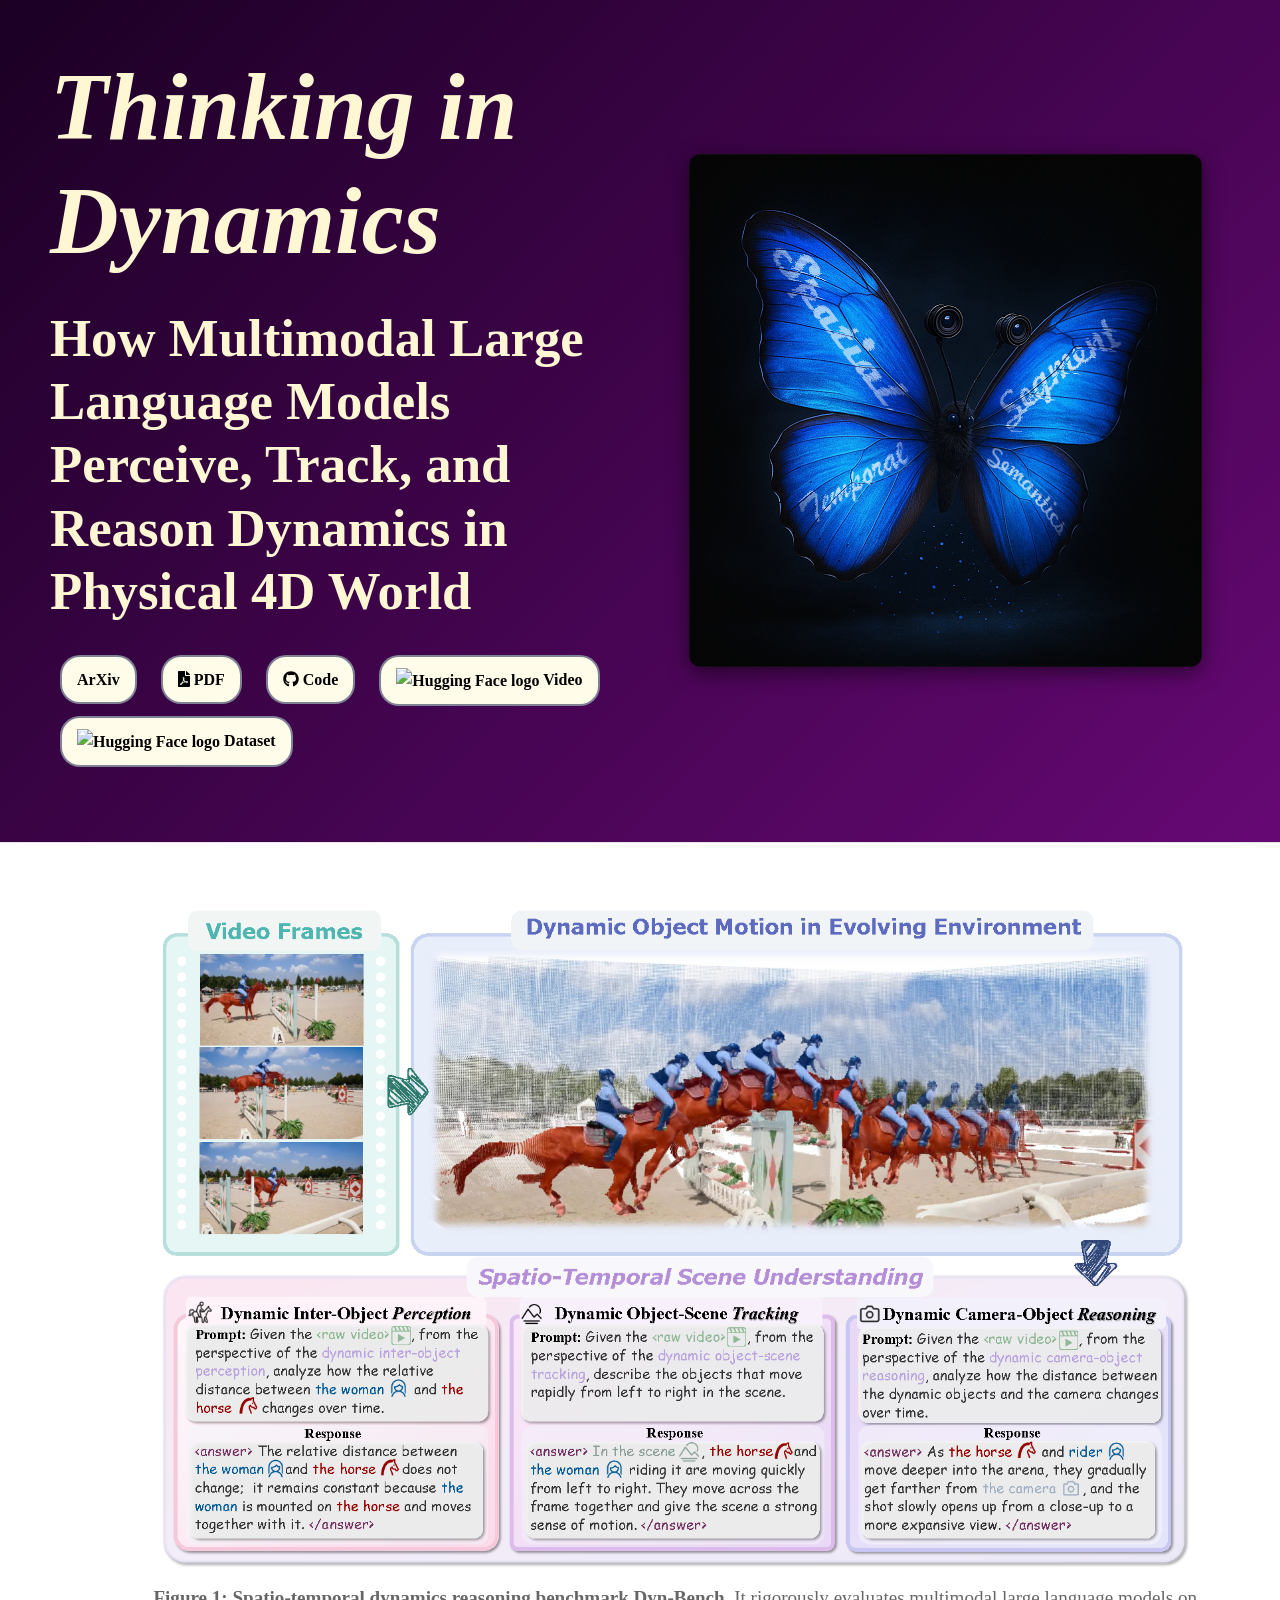
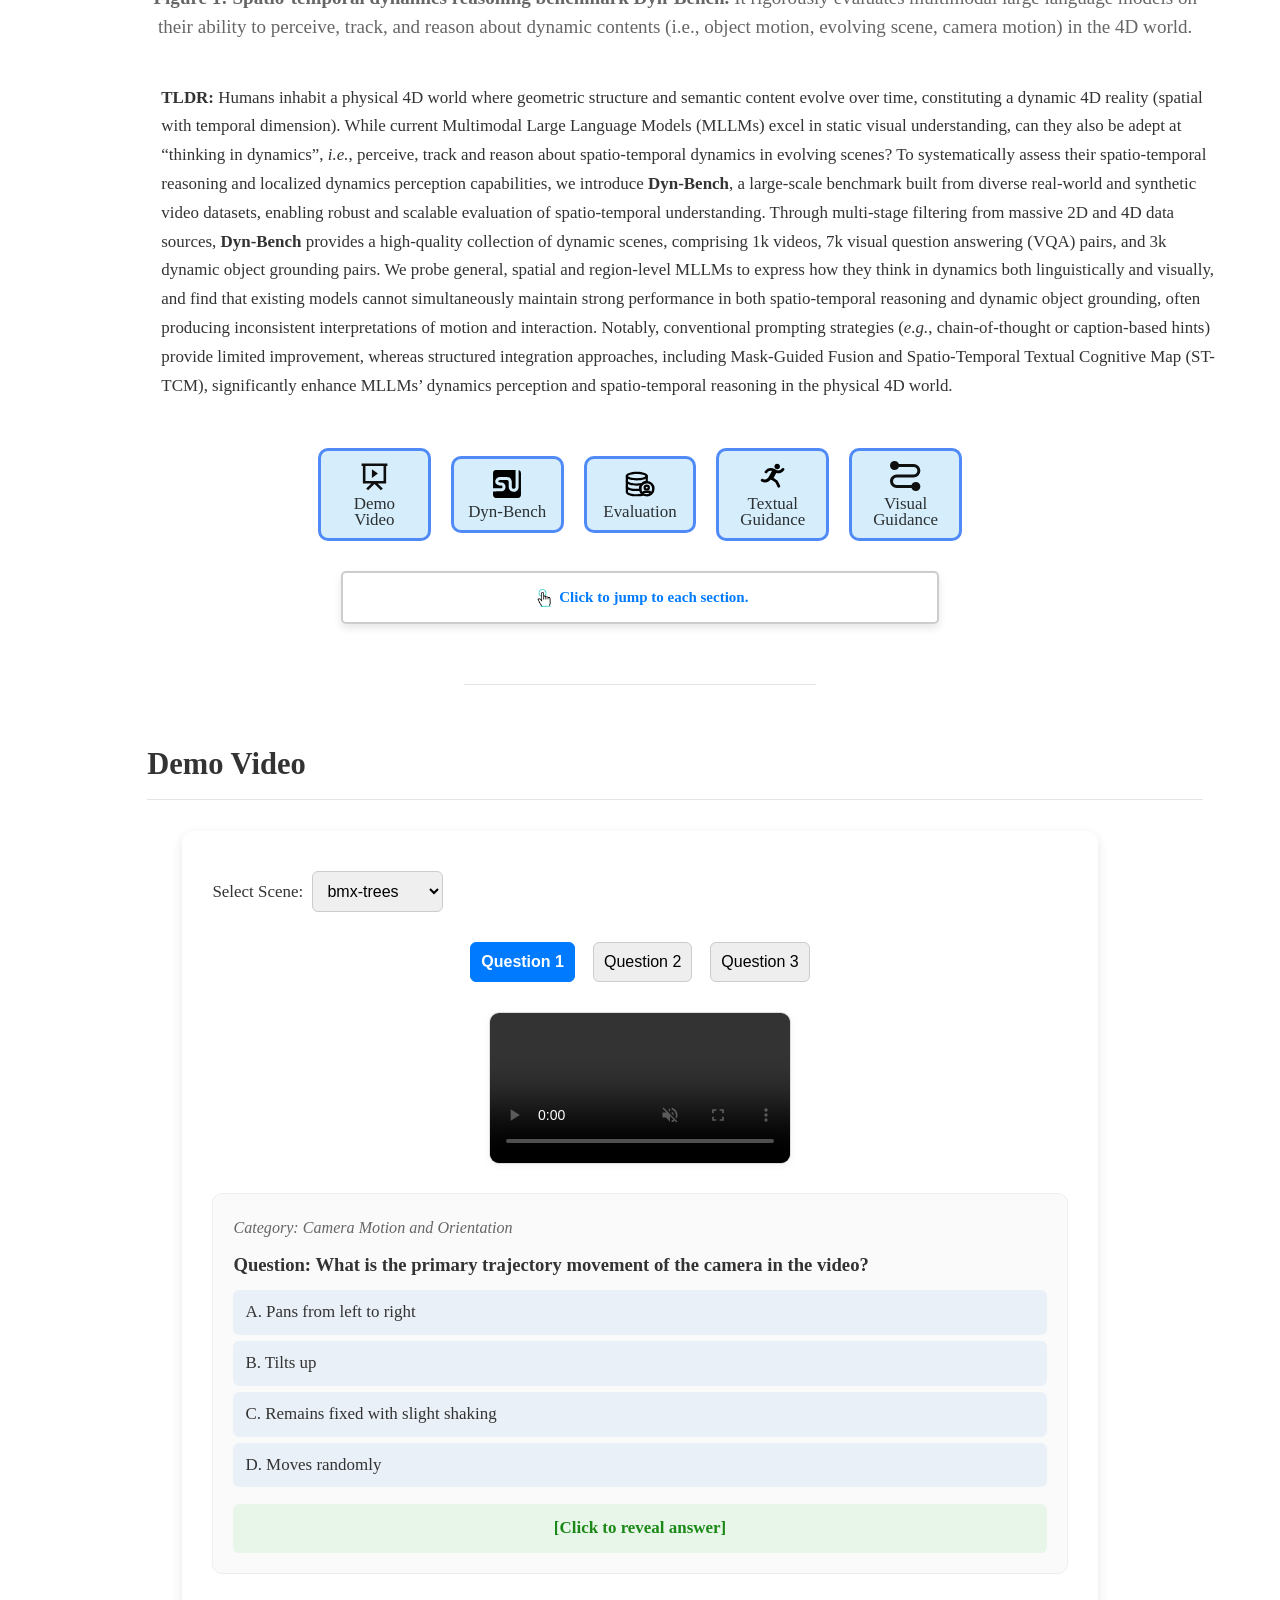
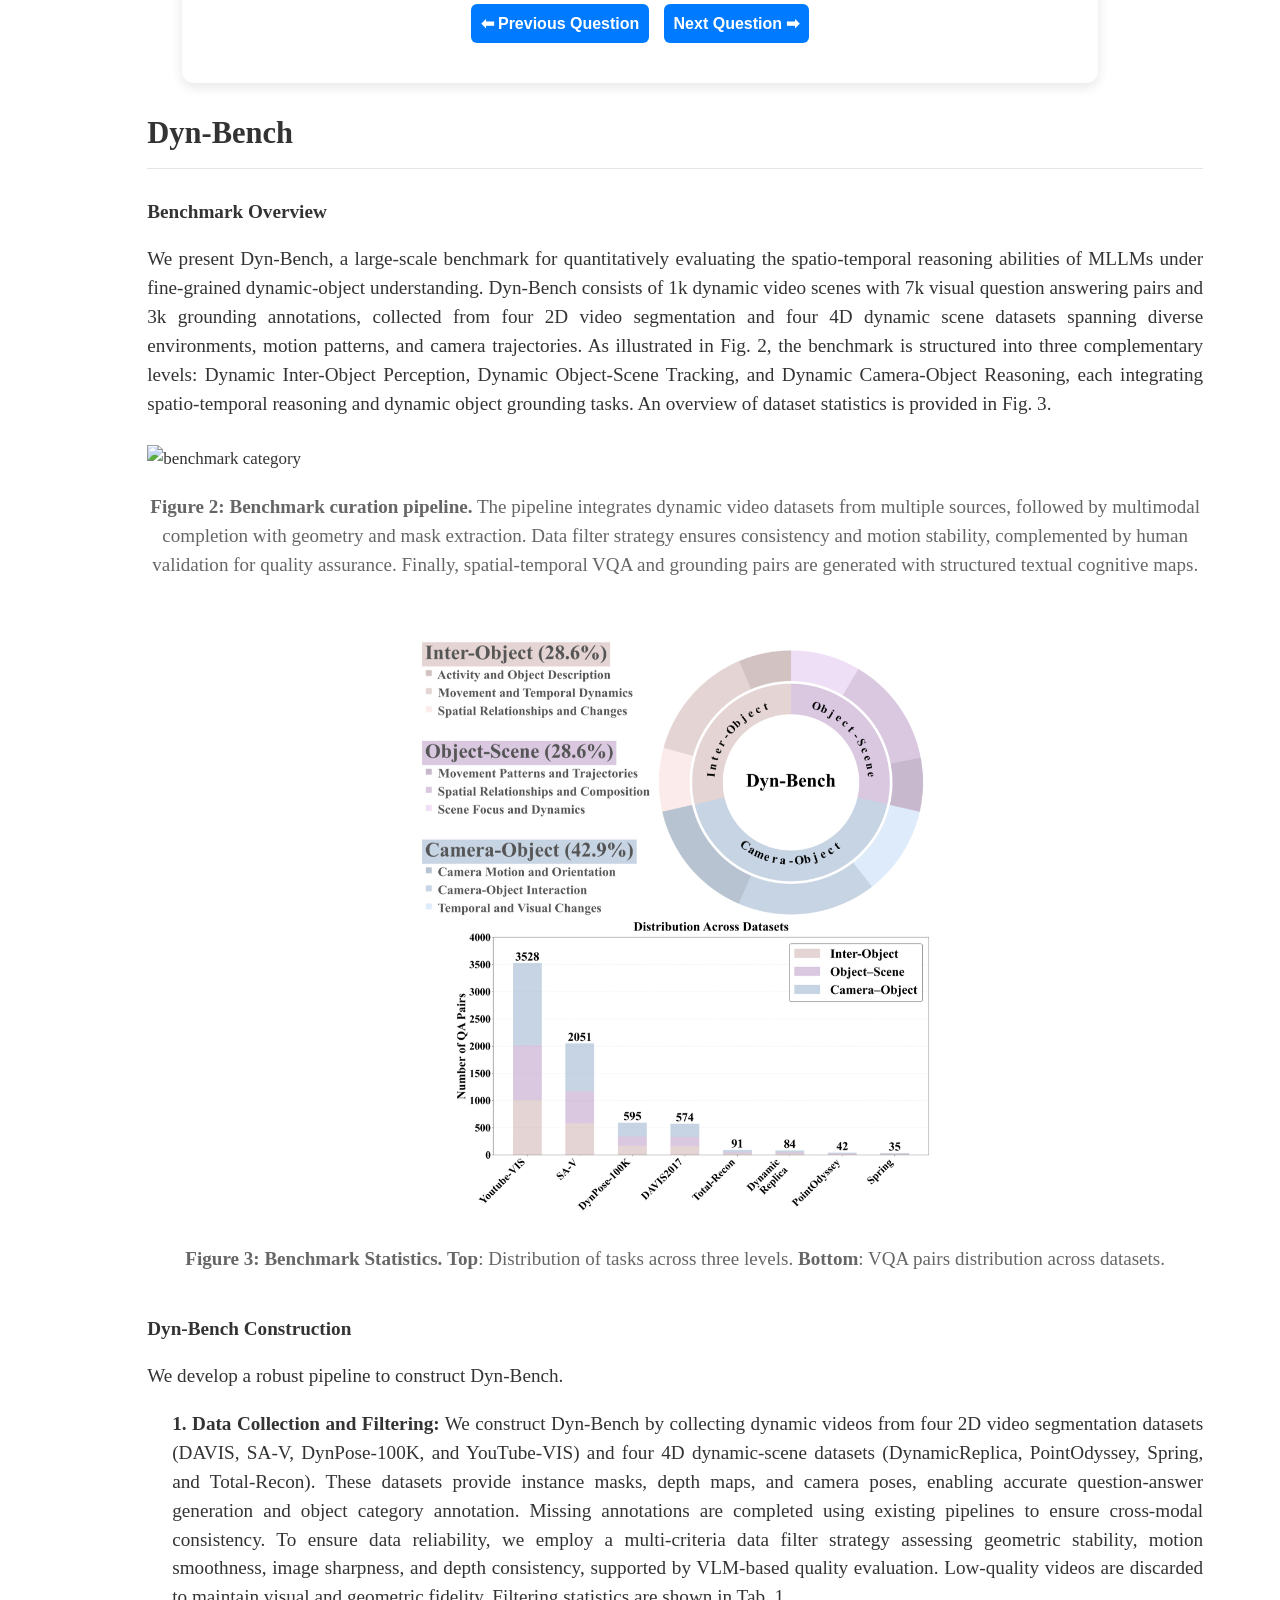
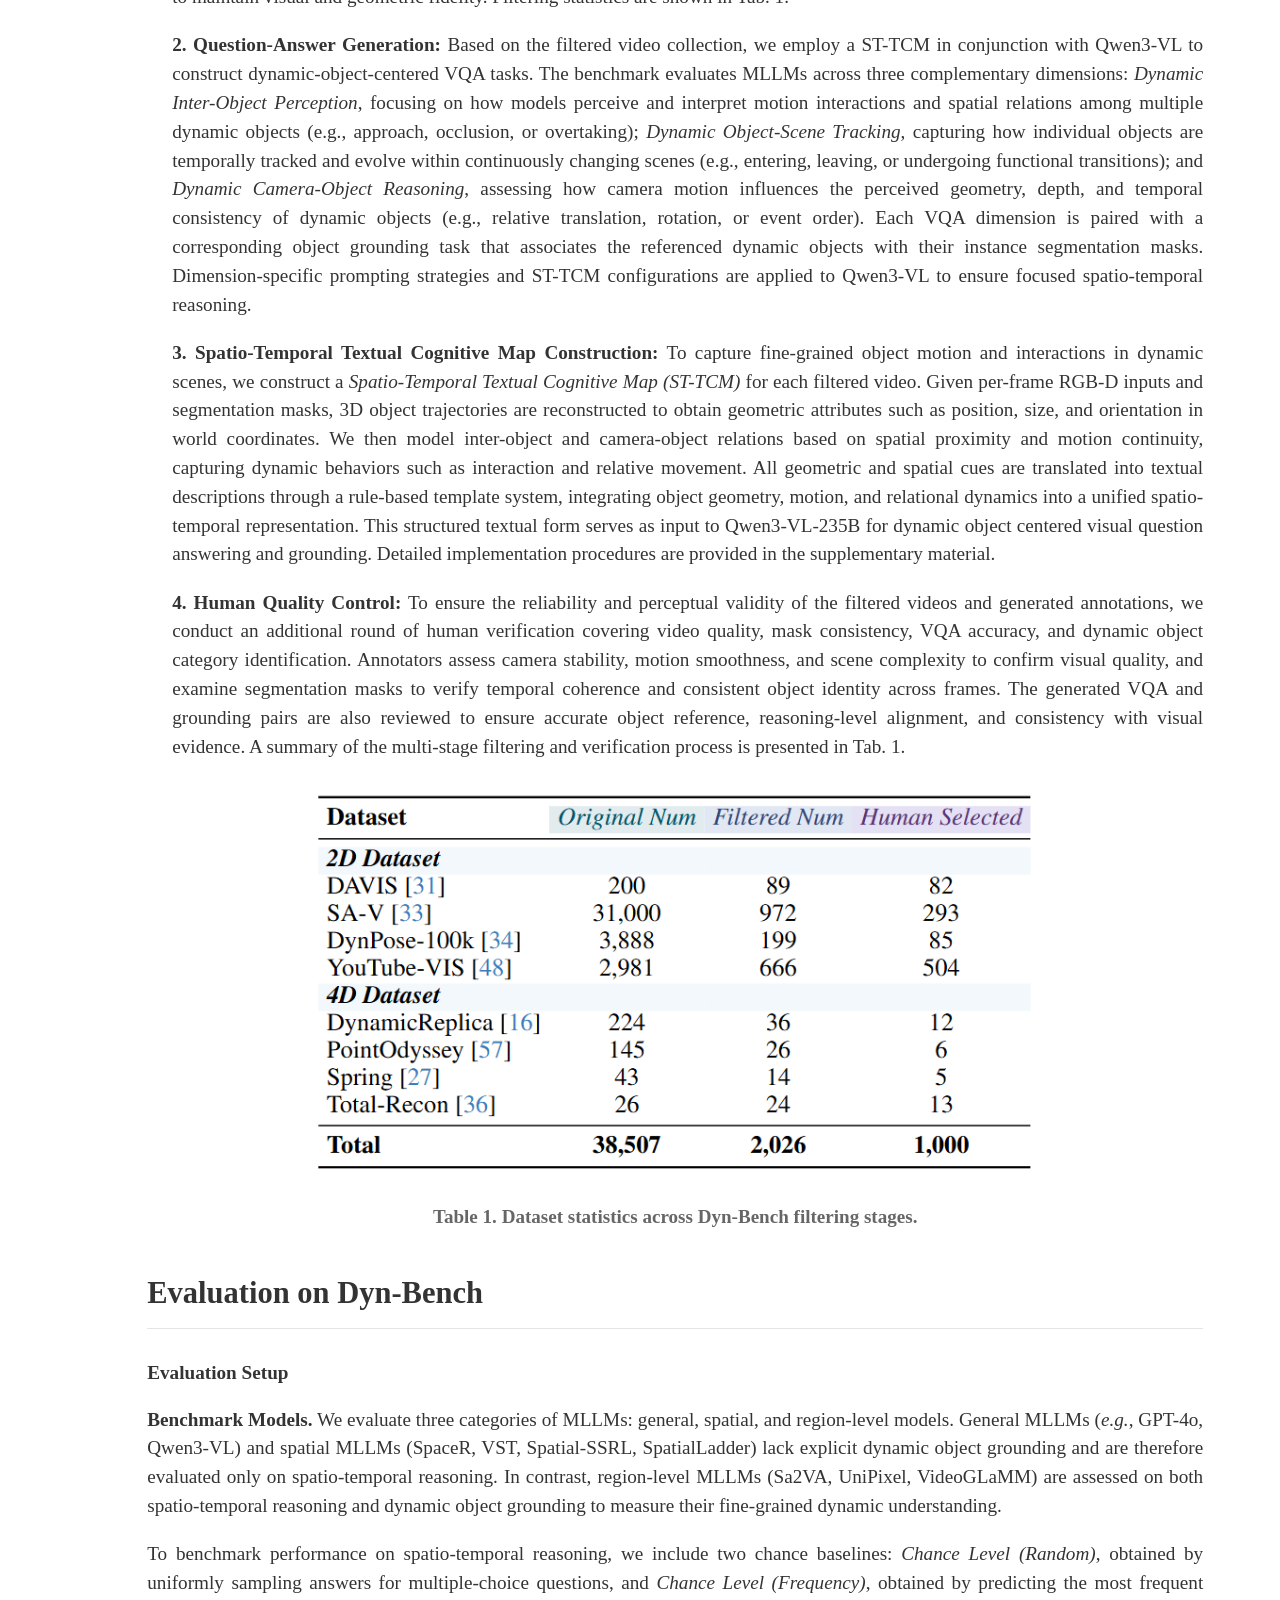
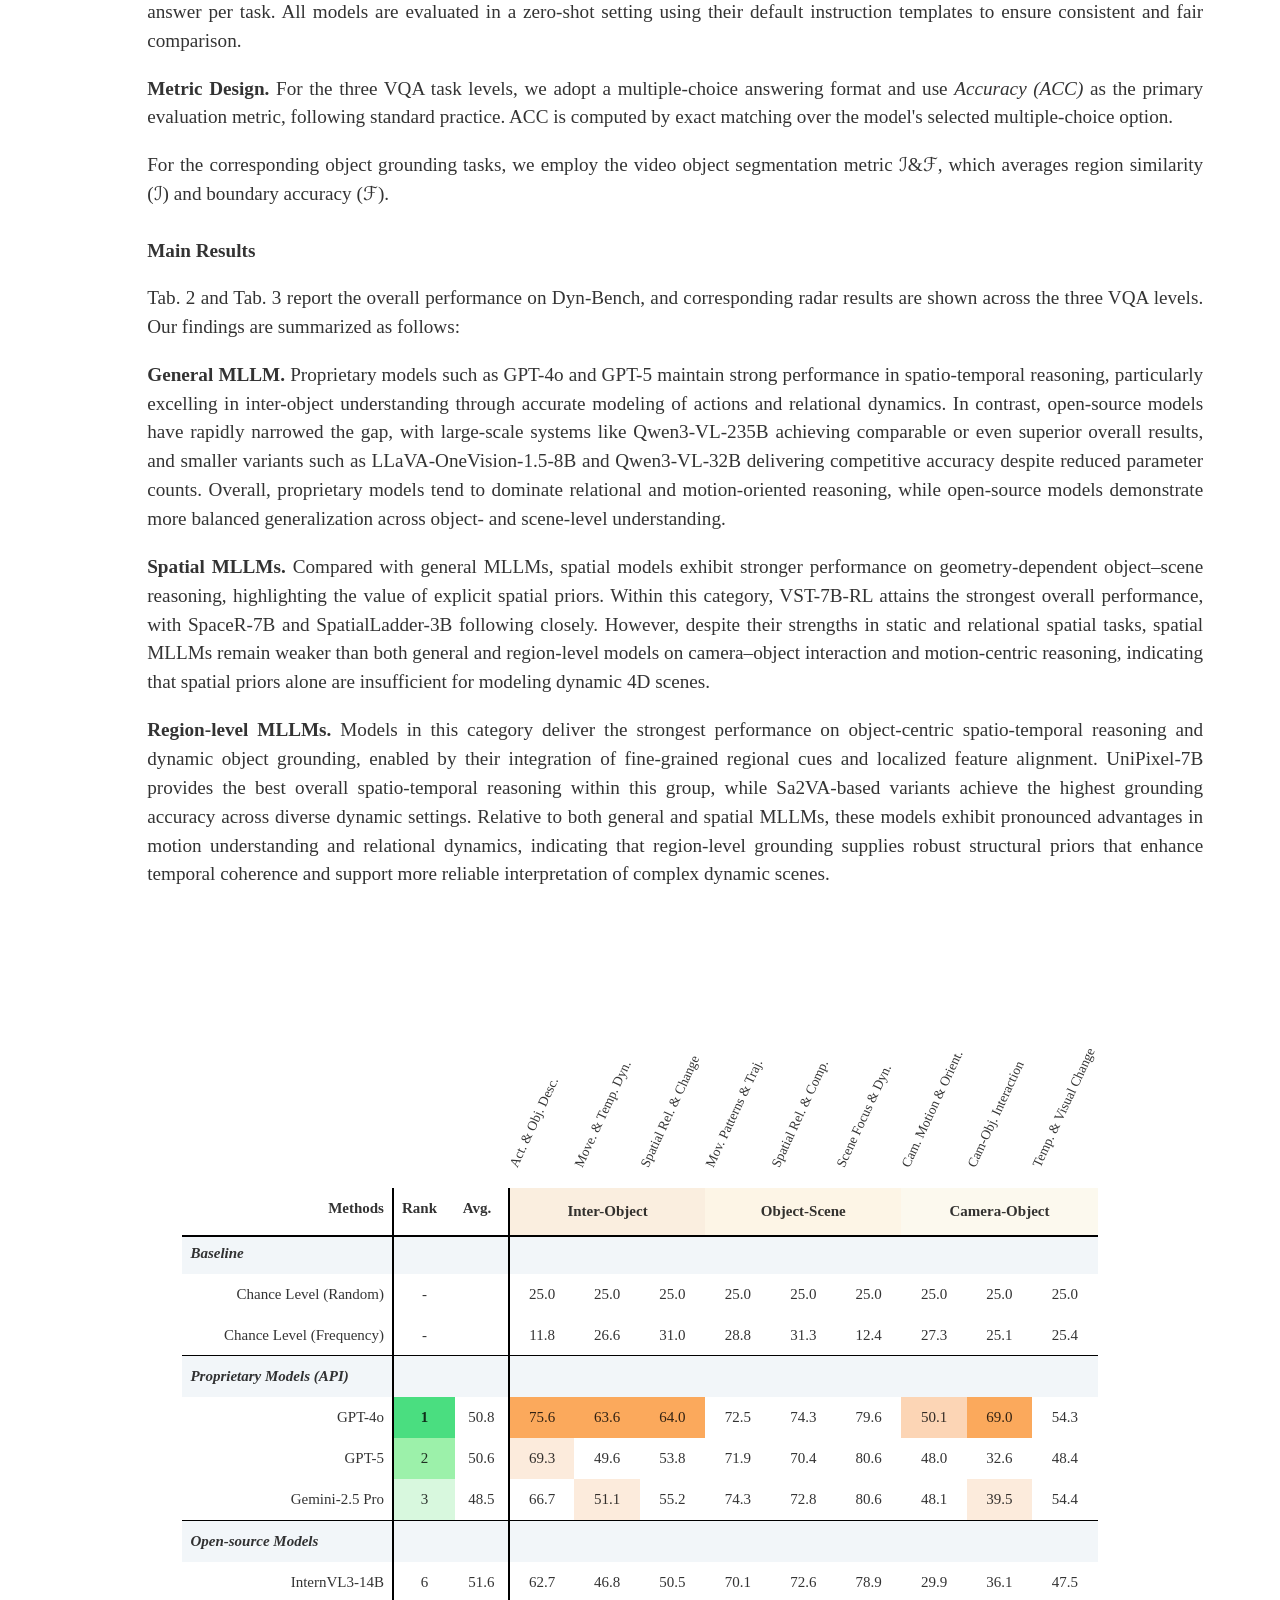
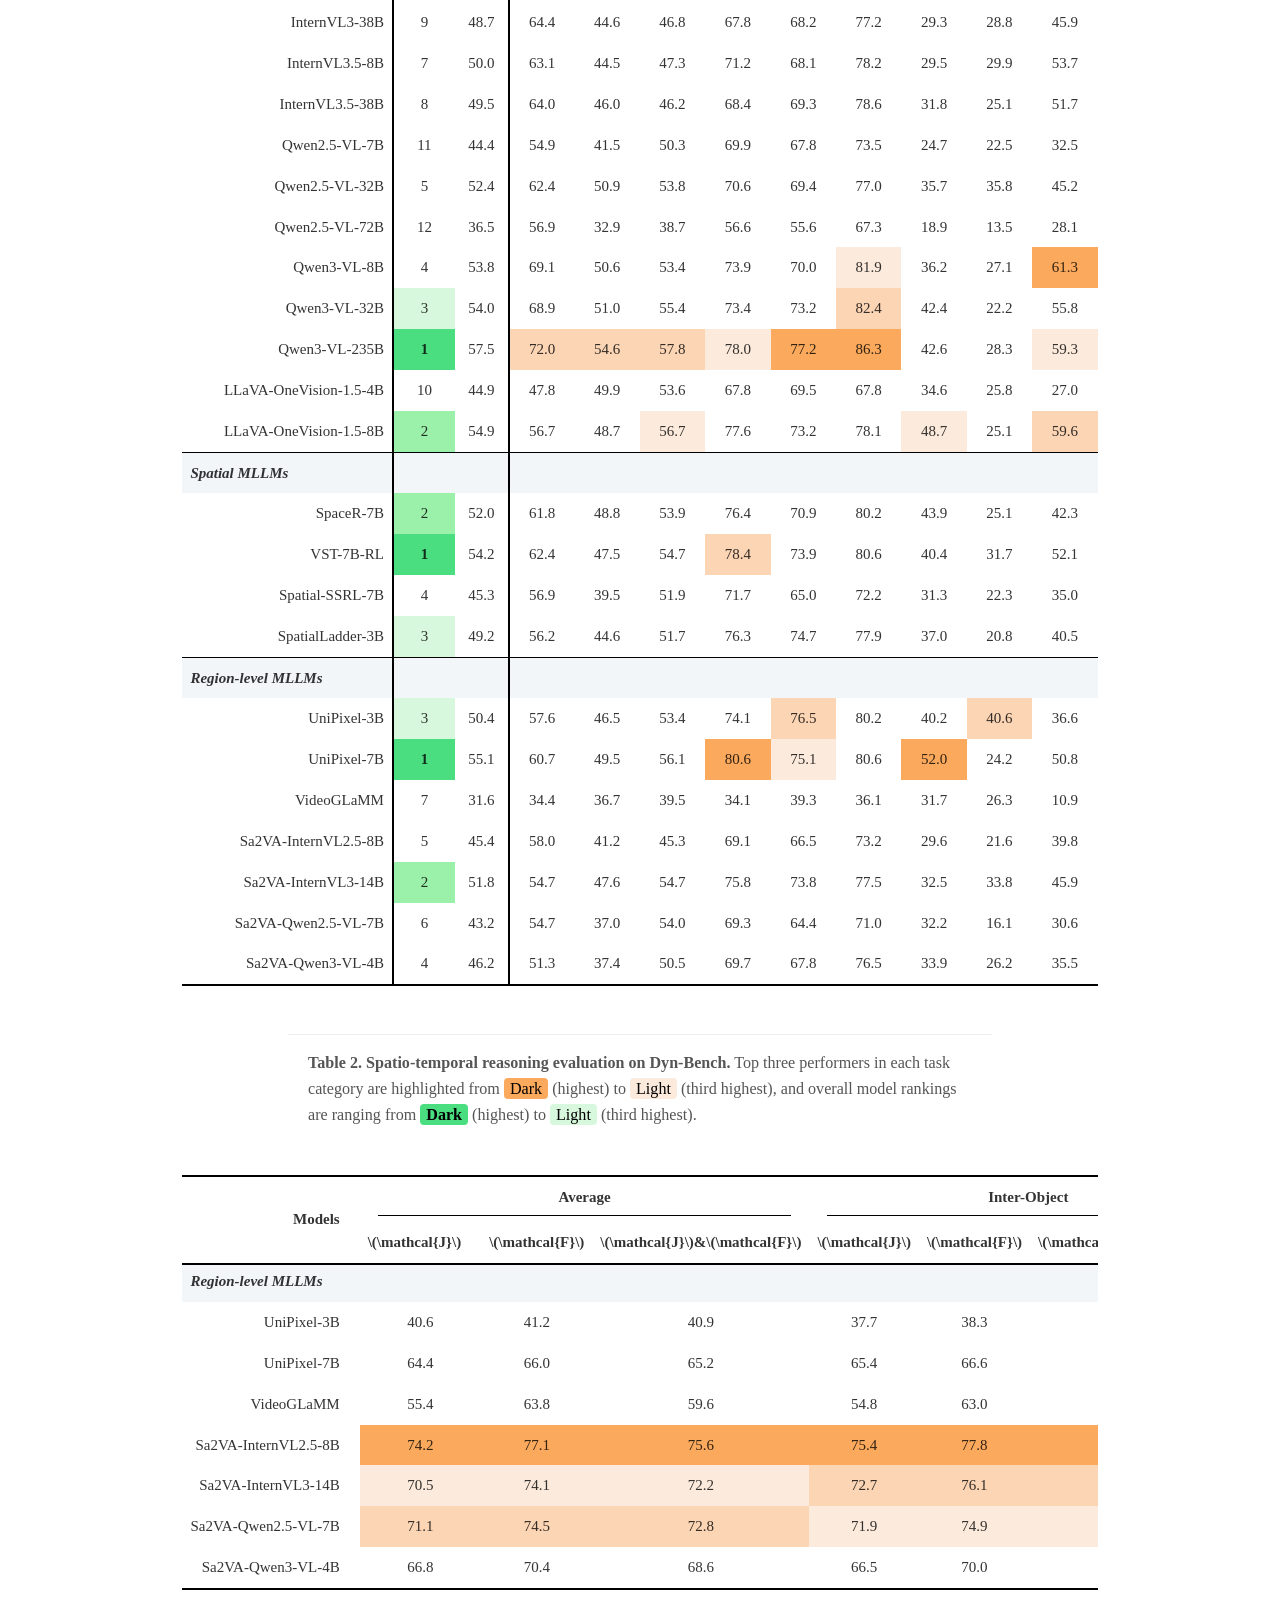
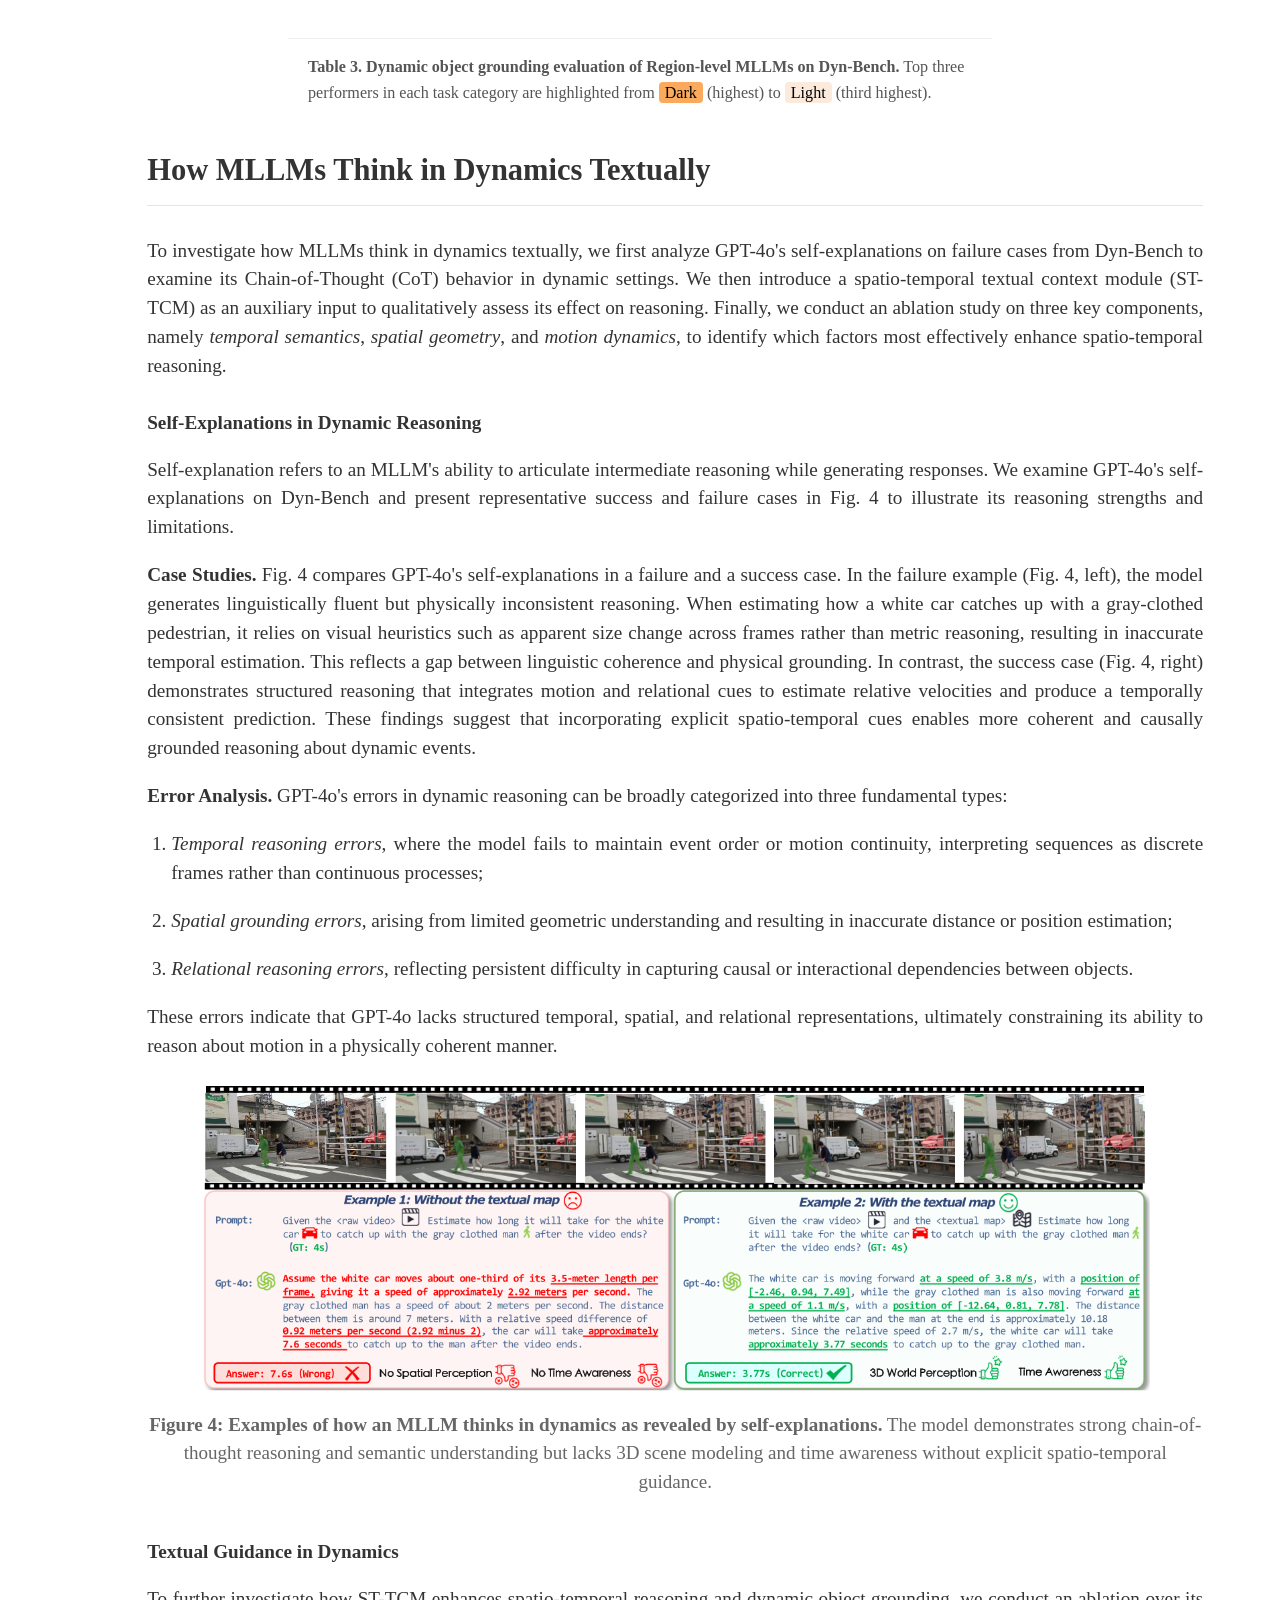
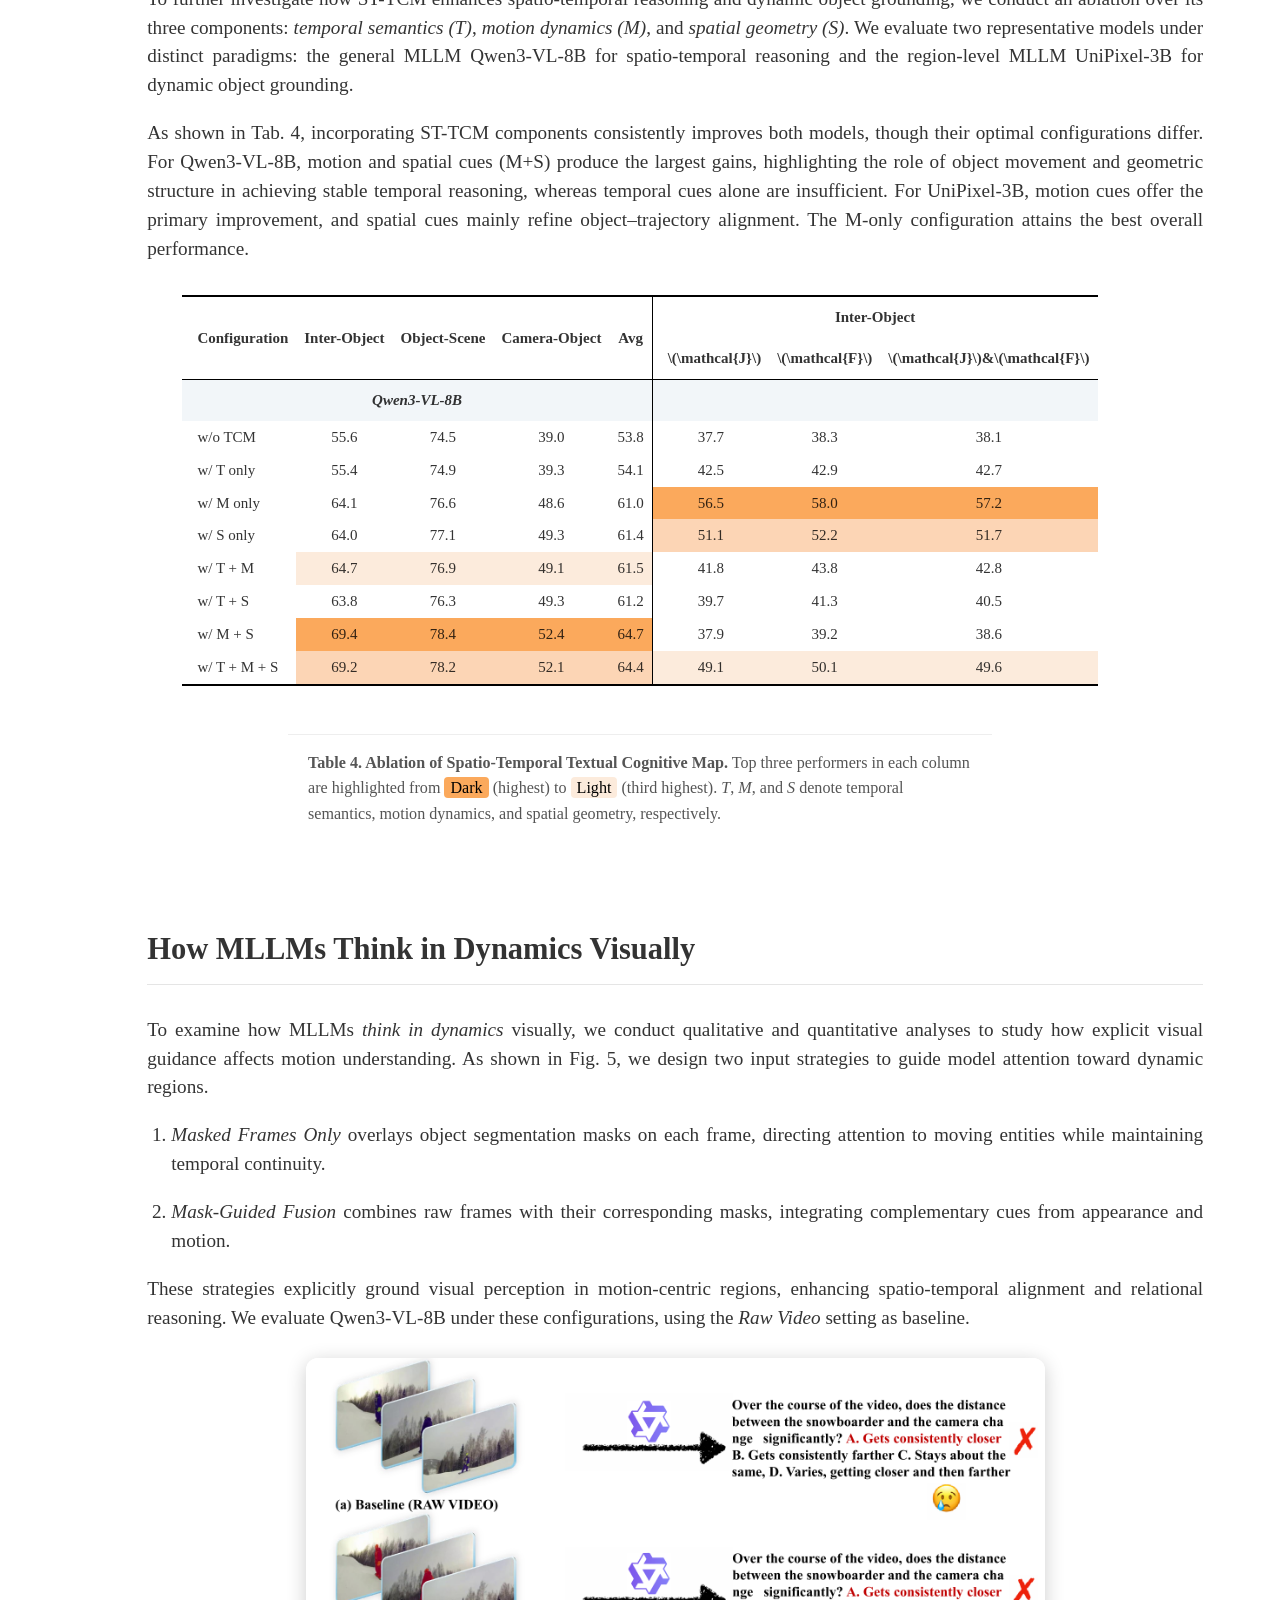
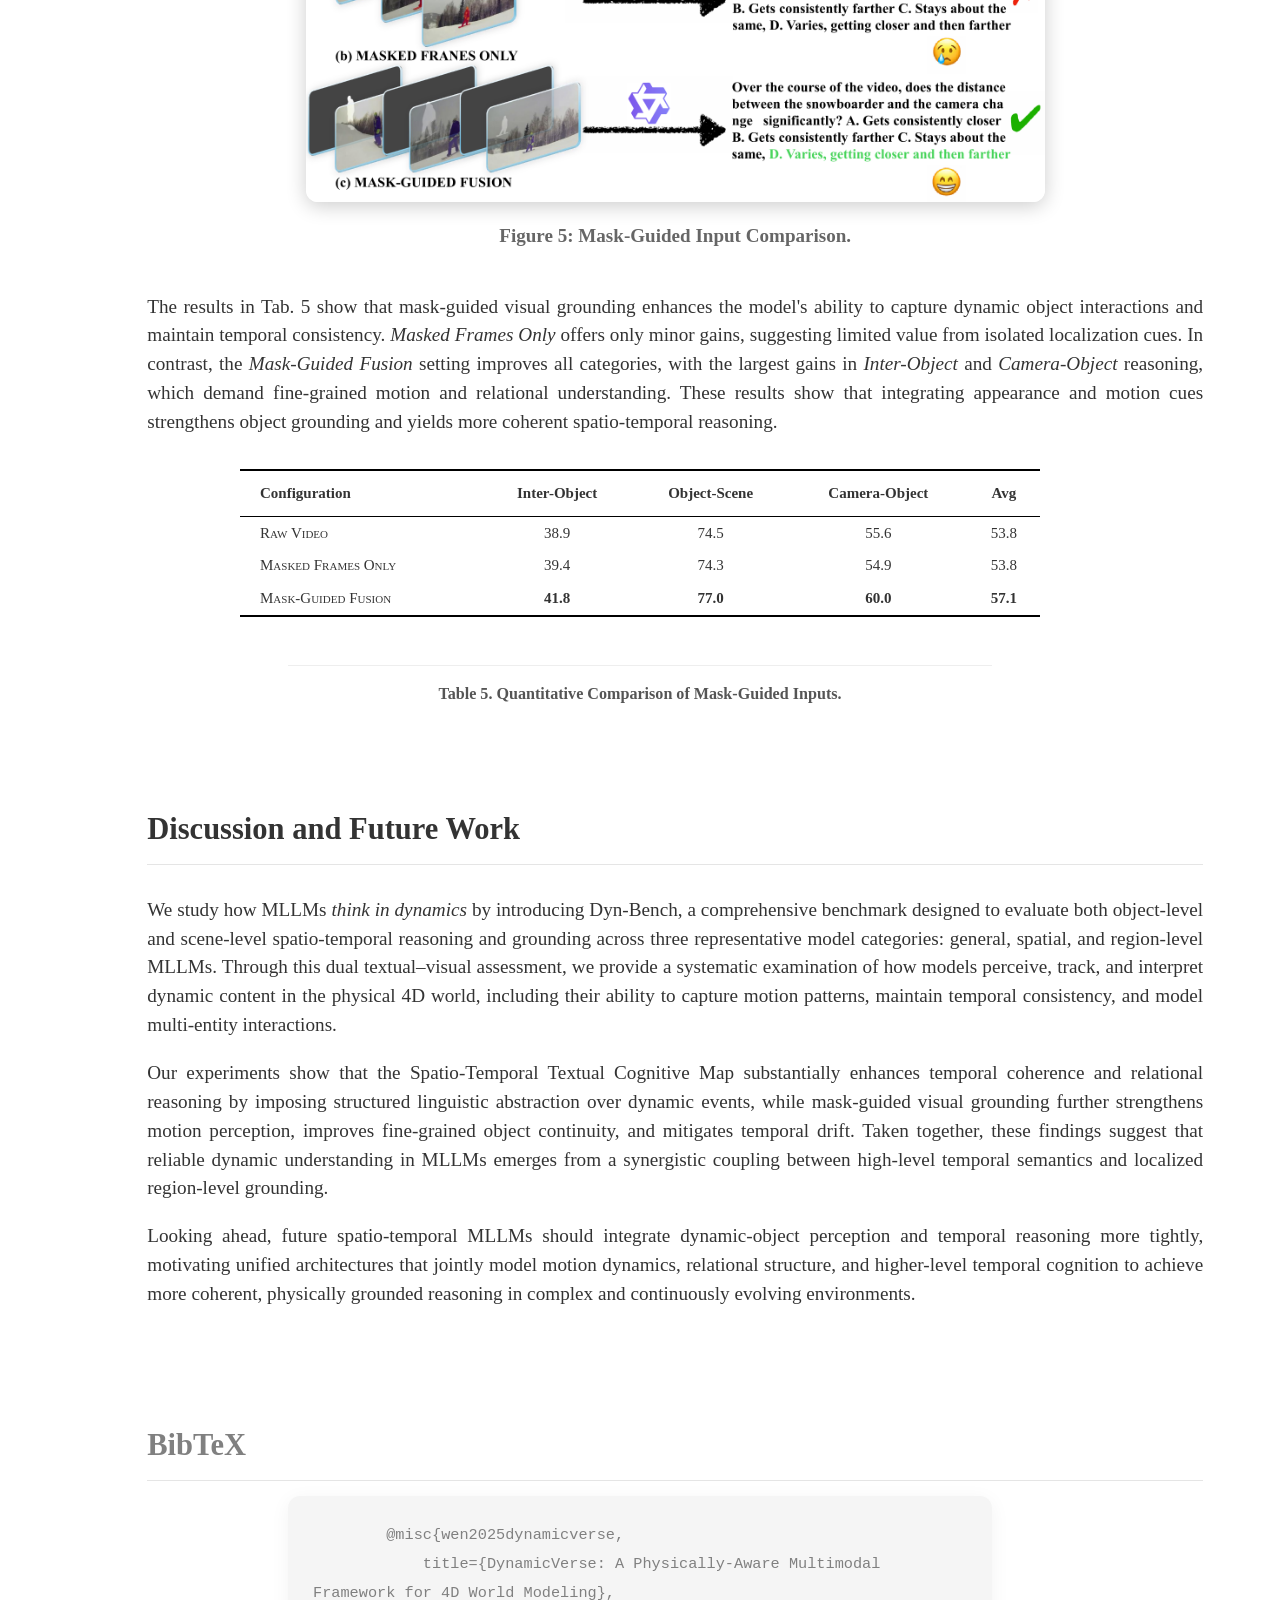
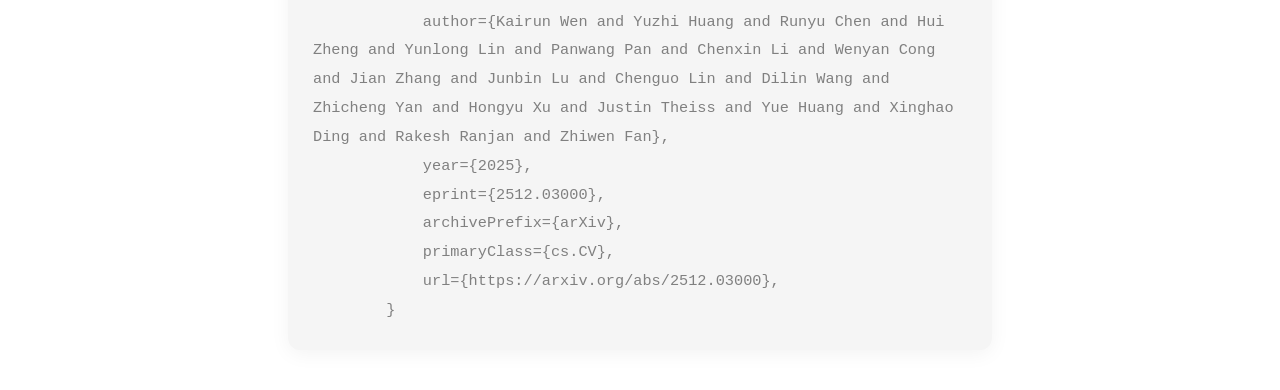
==== commit da8b957c: "update" ====
--- a/index.html
+++ b/index.html
@@ -612,6 +612,10 @@
                 /* 还原图片中的小型大写字母风格（Small Caps） */
                 .small-caps {
                     font-variant: small-caps;
+                }
+
+                .header-wrapper {
+                    background: linear-gradient(135deg, #1b0024 0%, #660874 100%) !important;
                 }
         </style>
     </head>
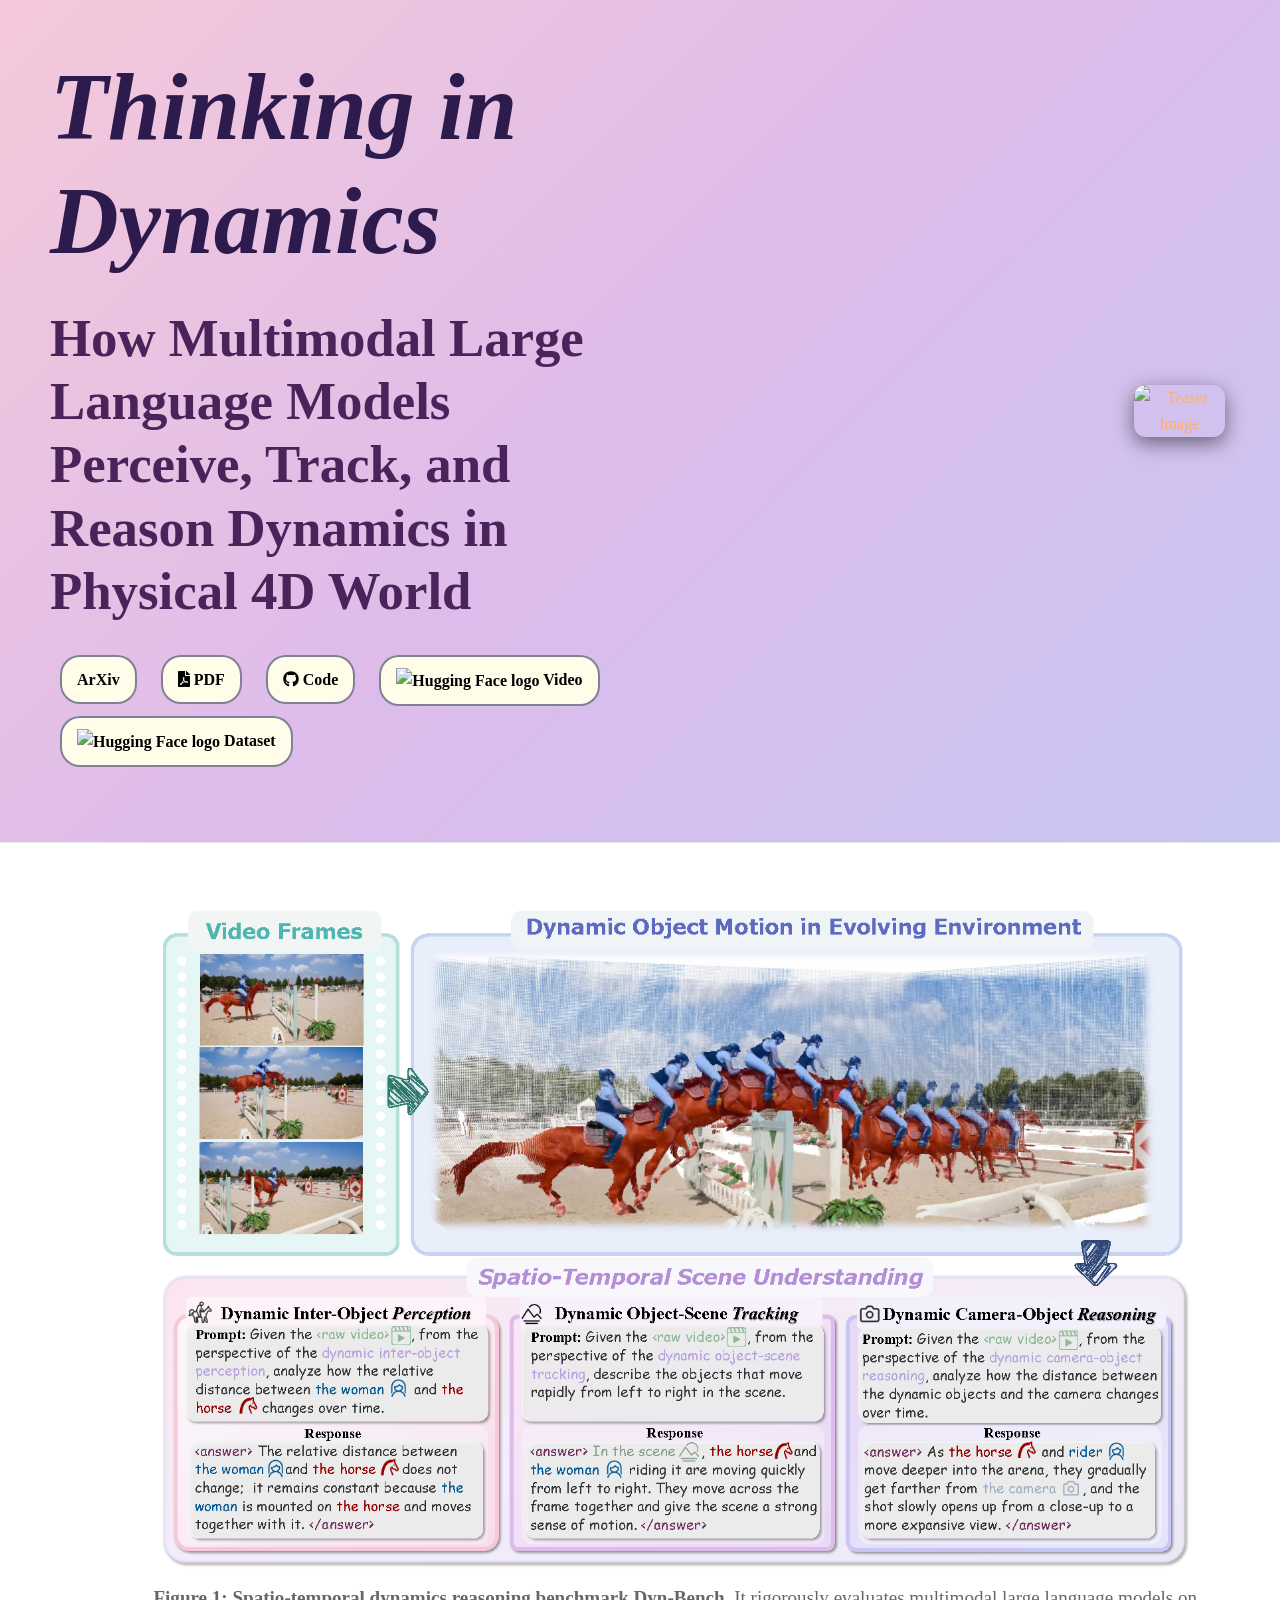
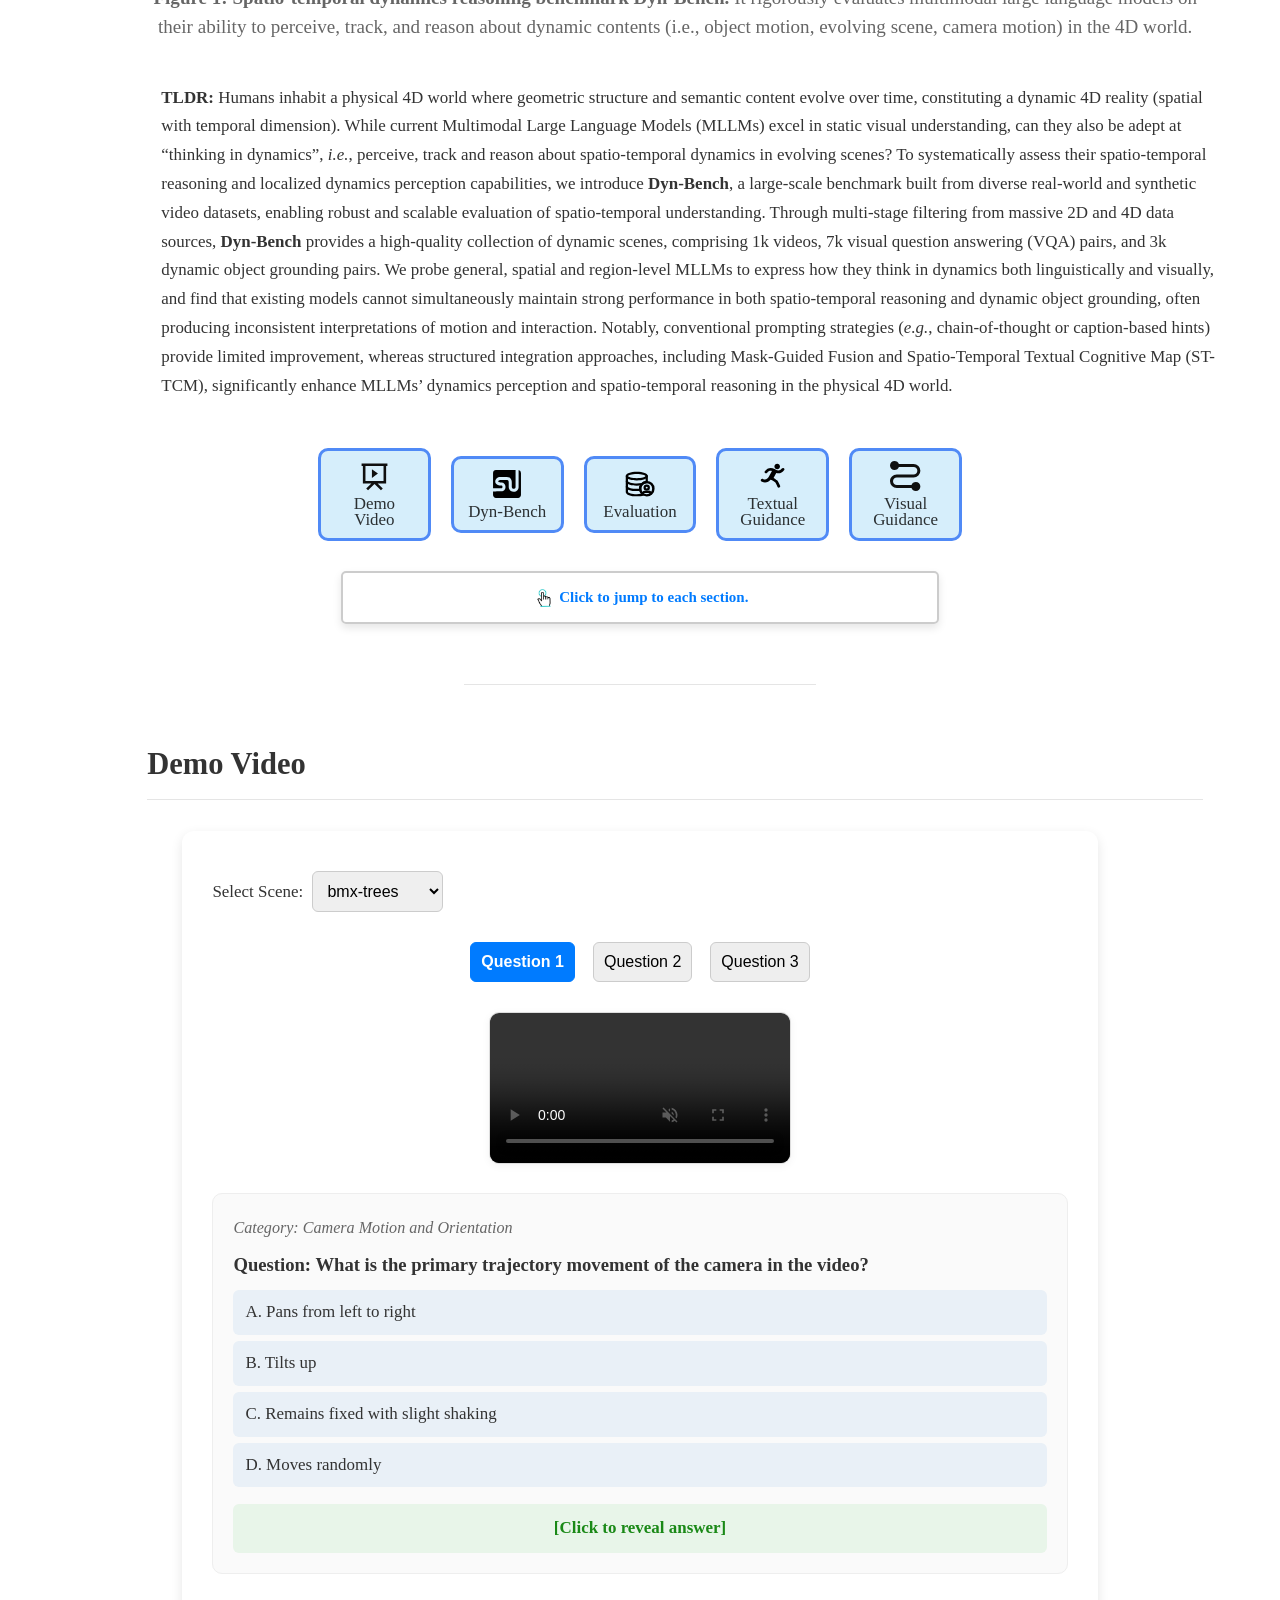
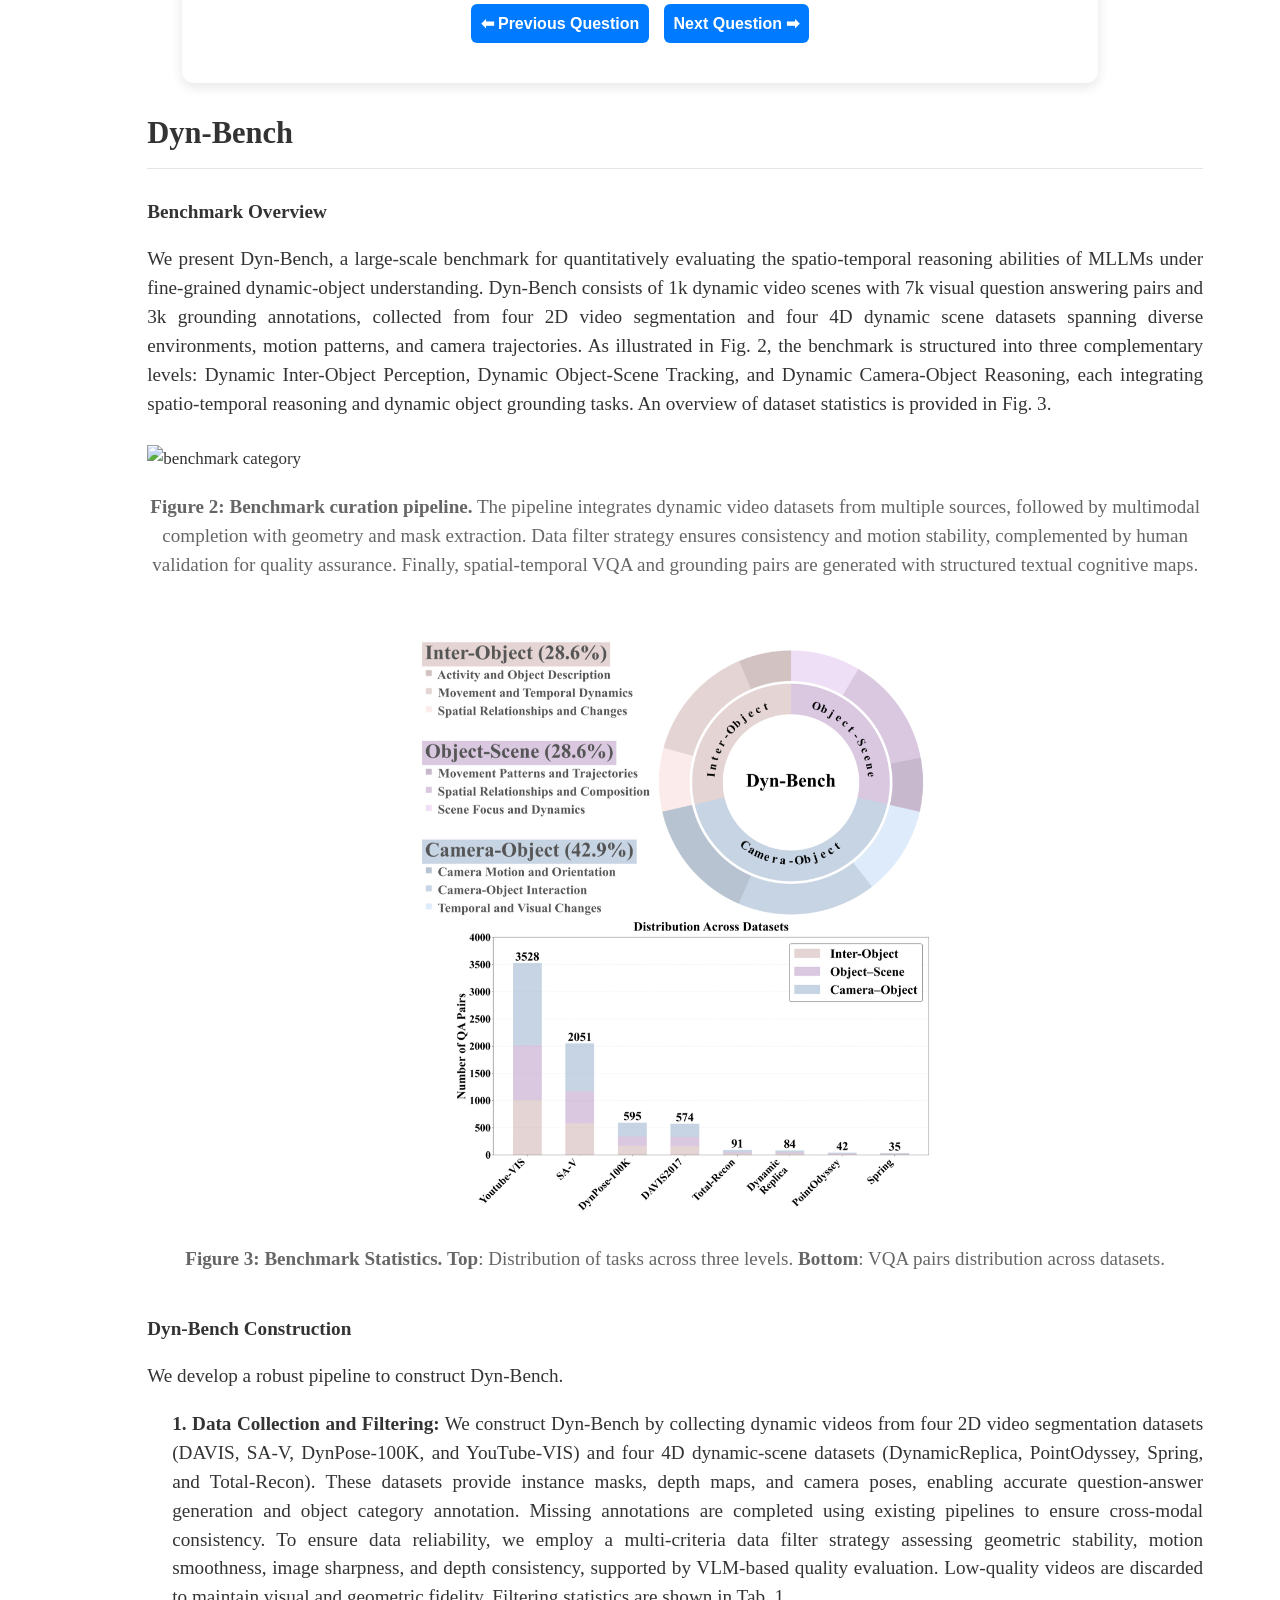
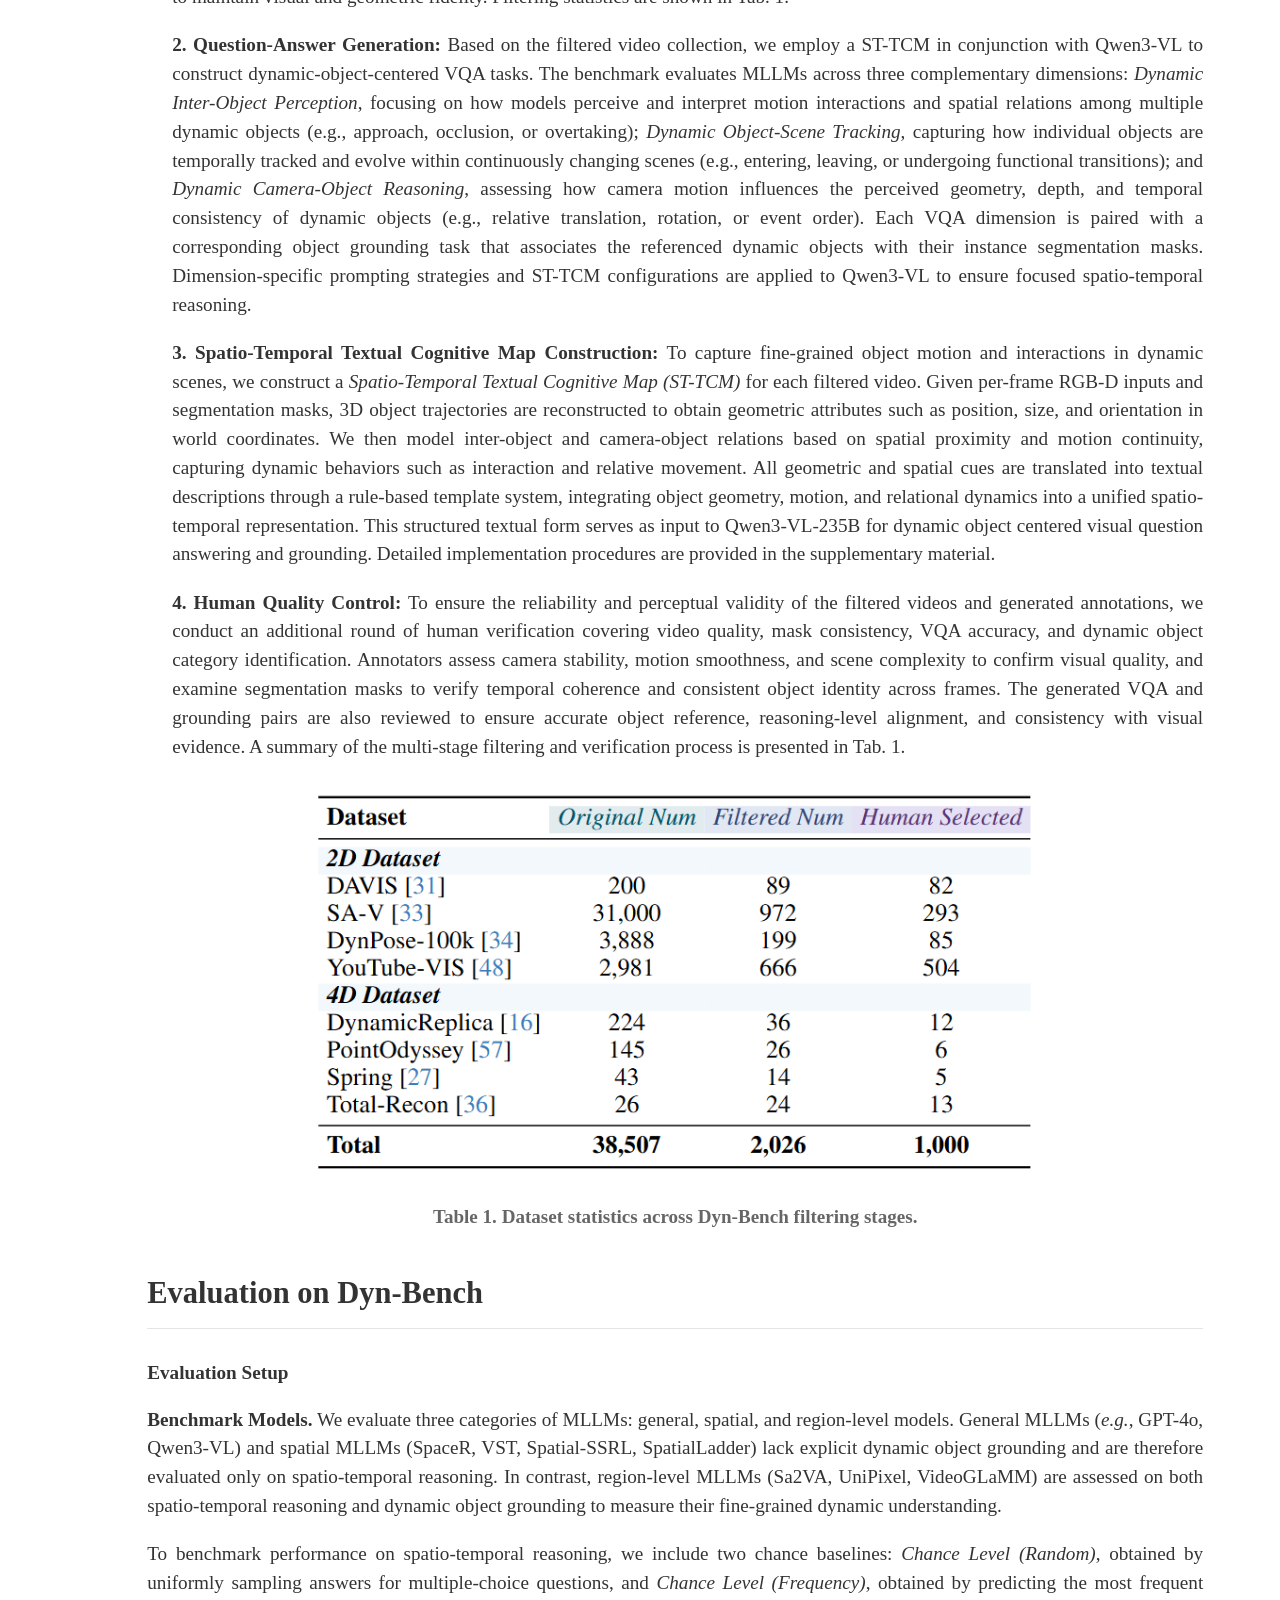
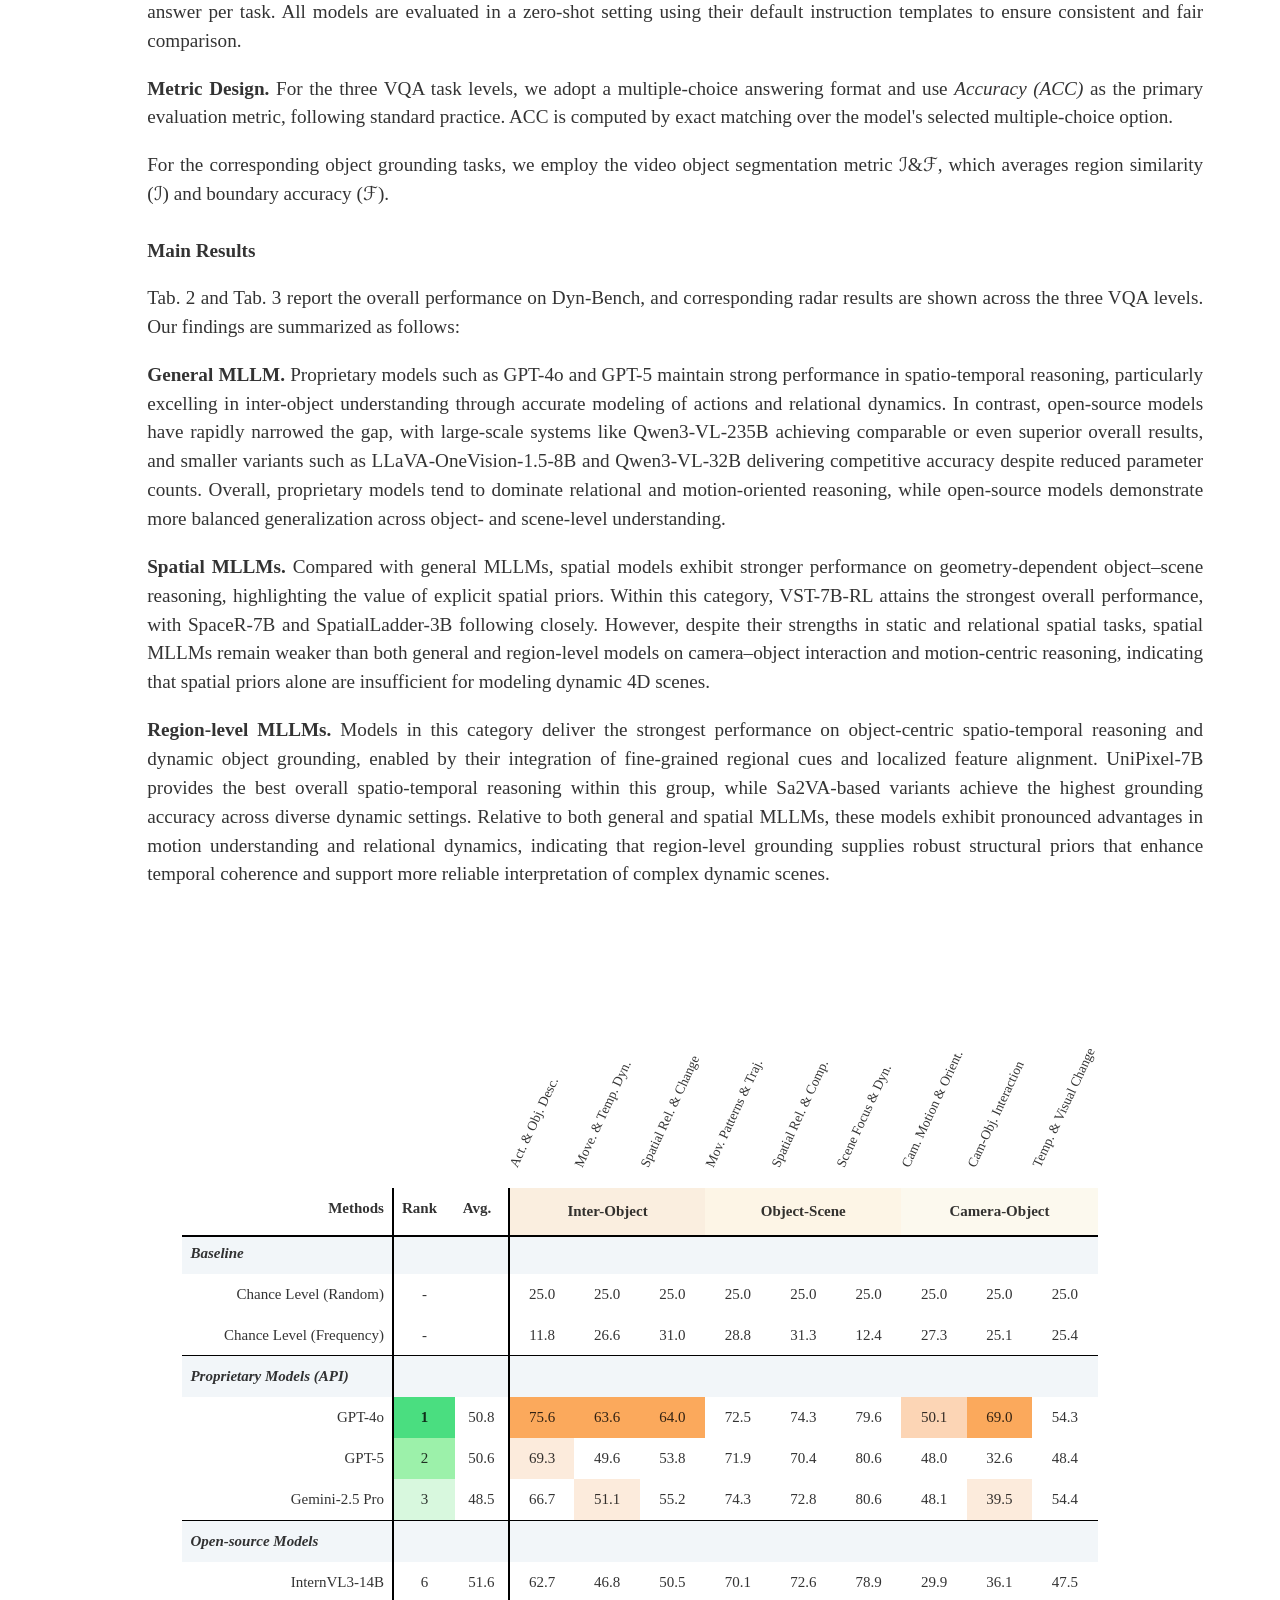
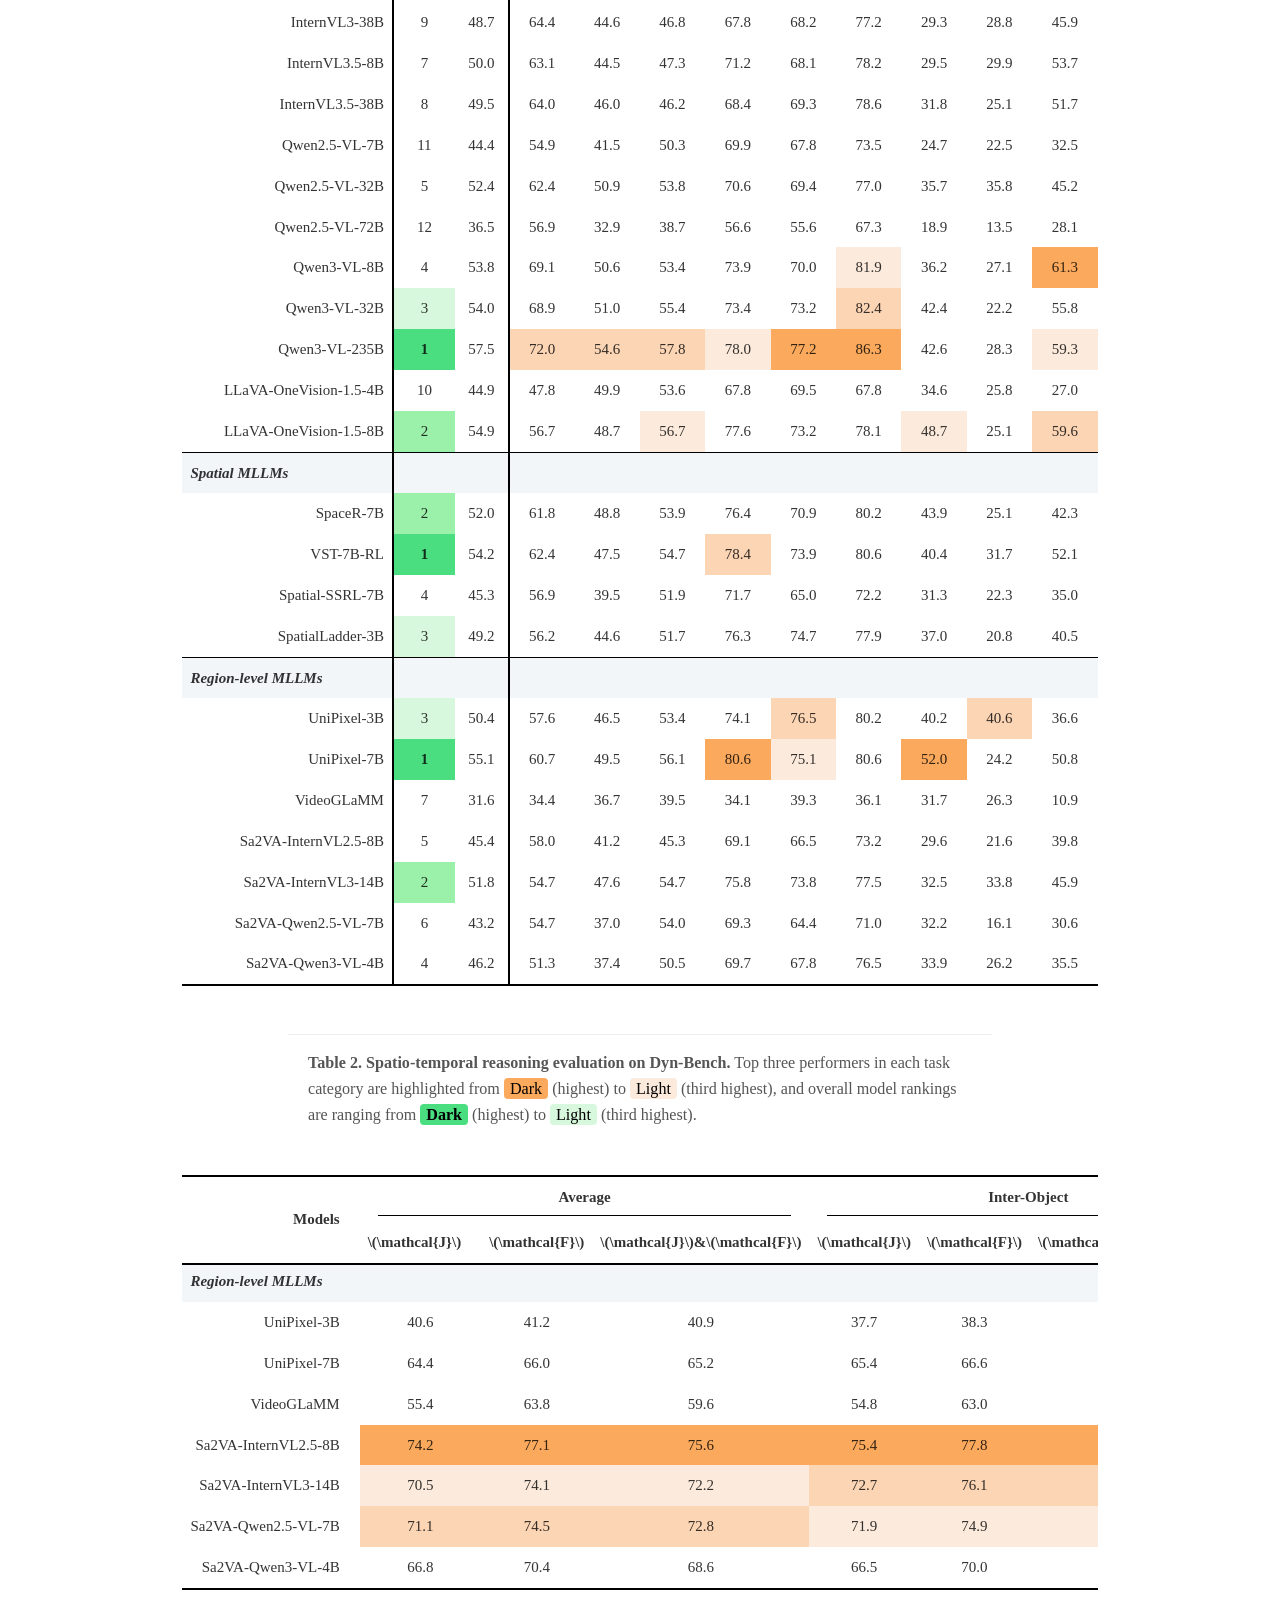
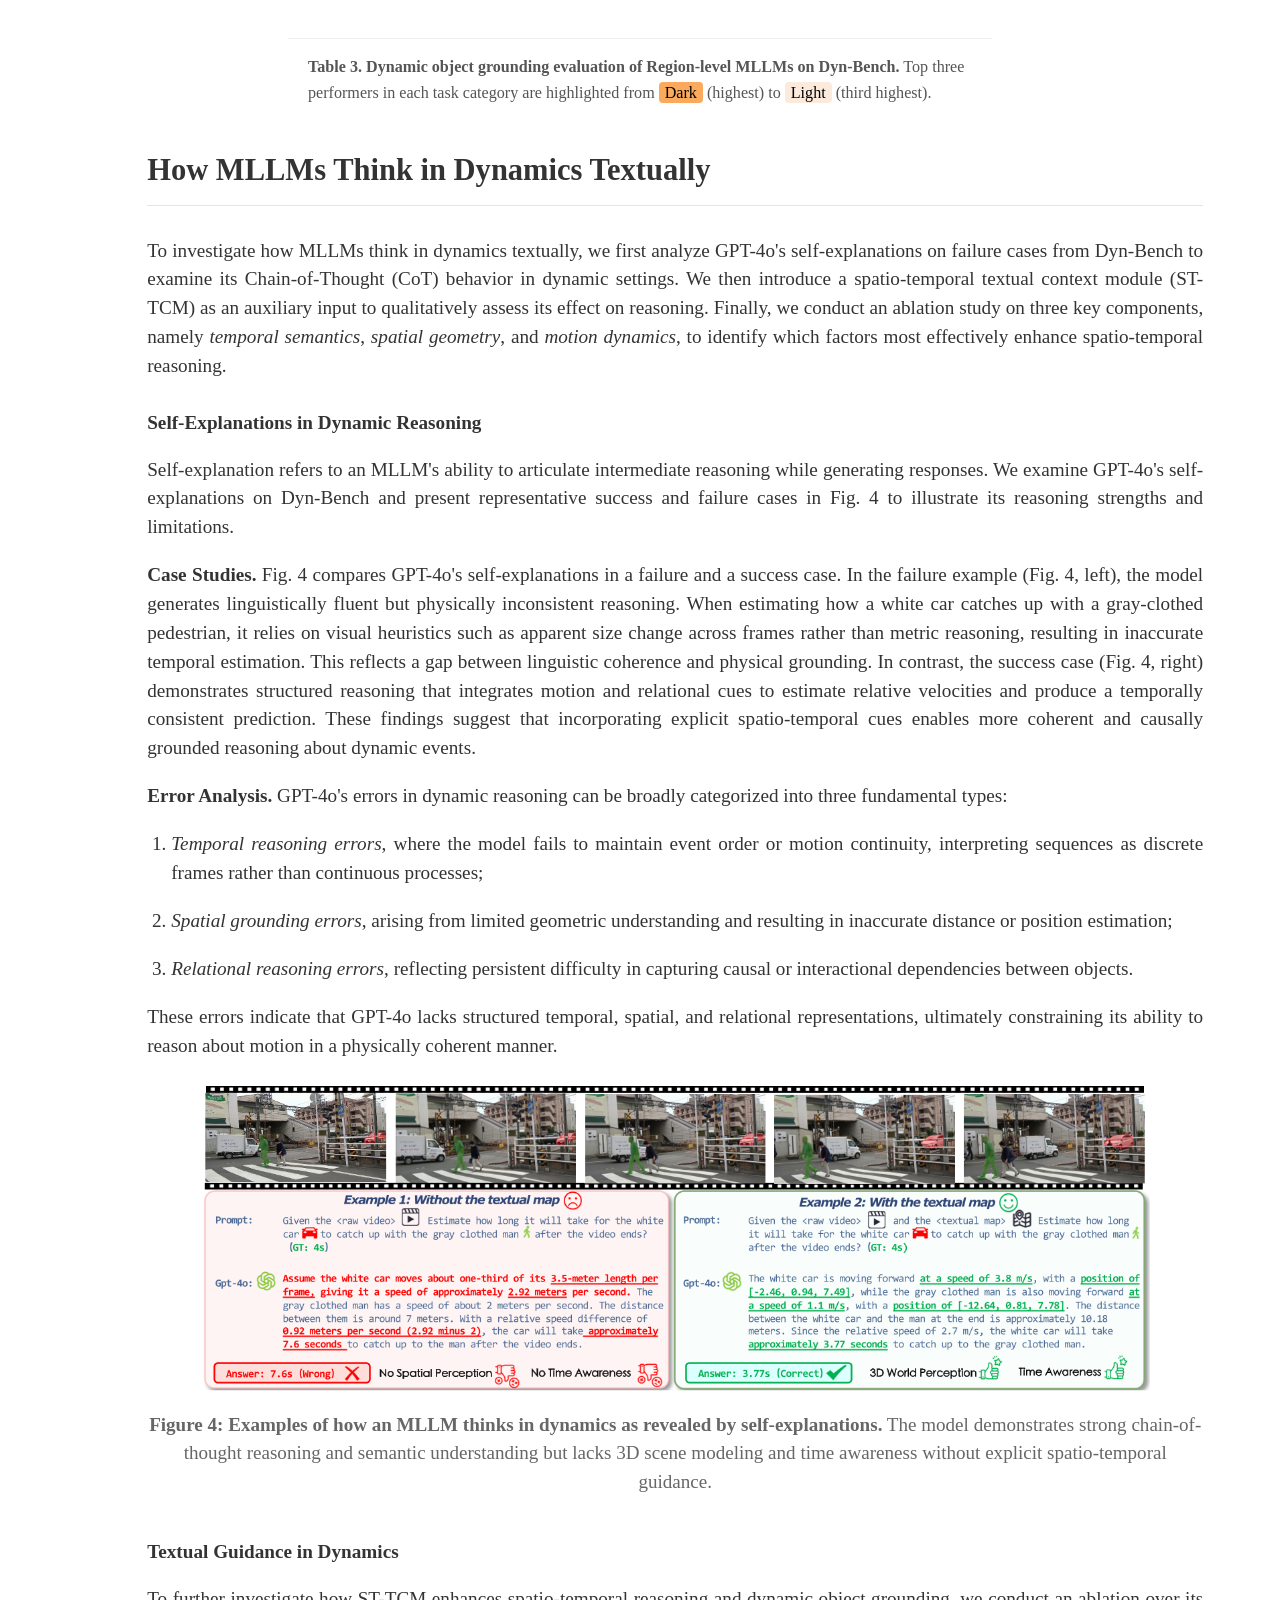
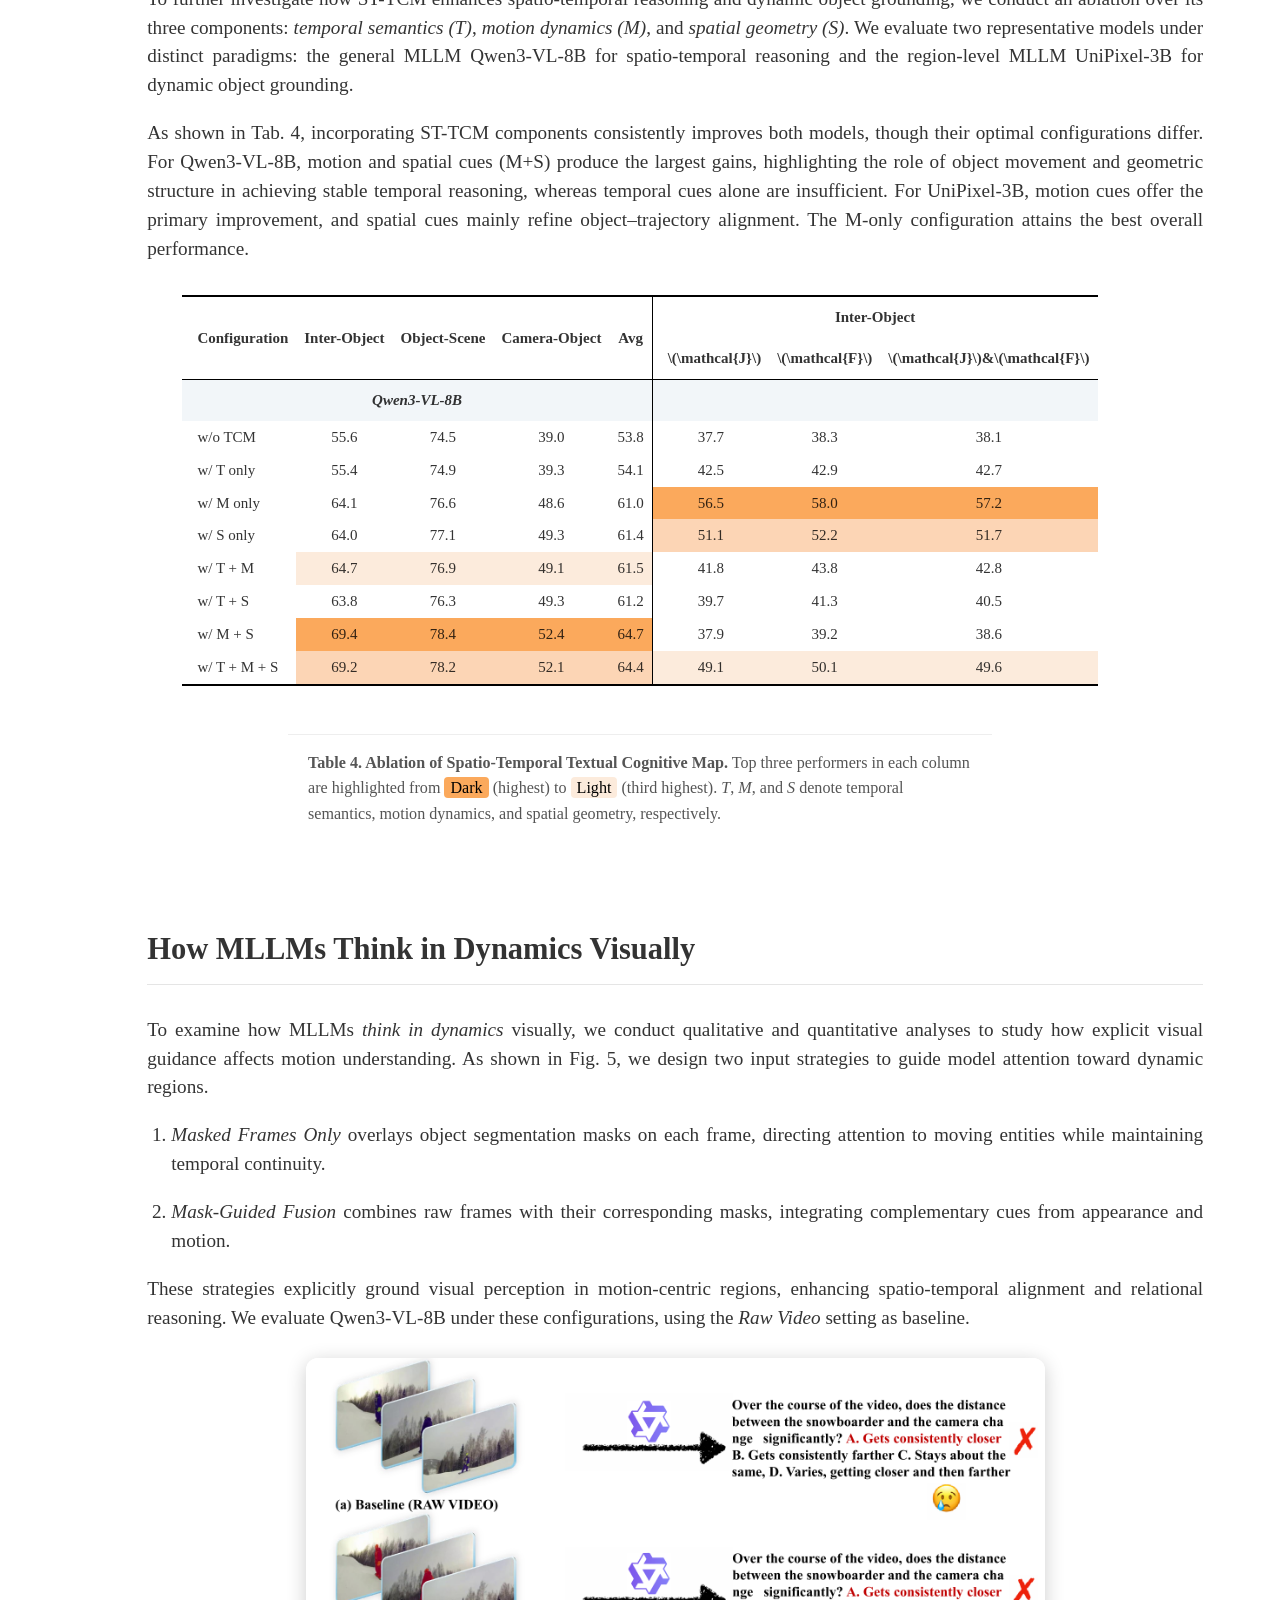
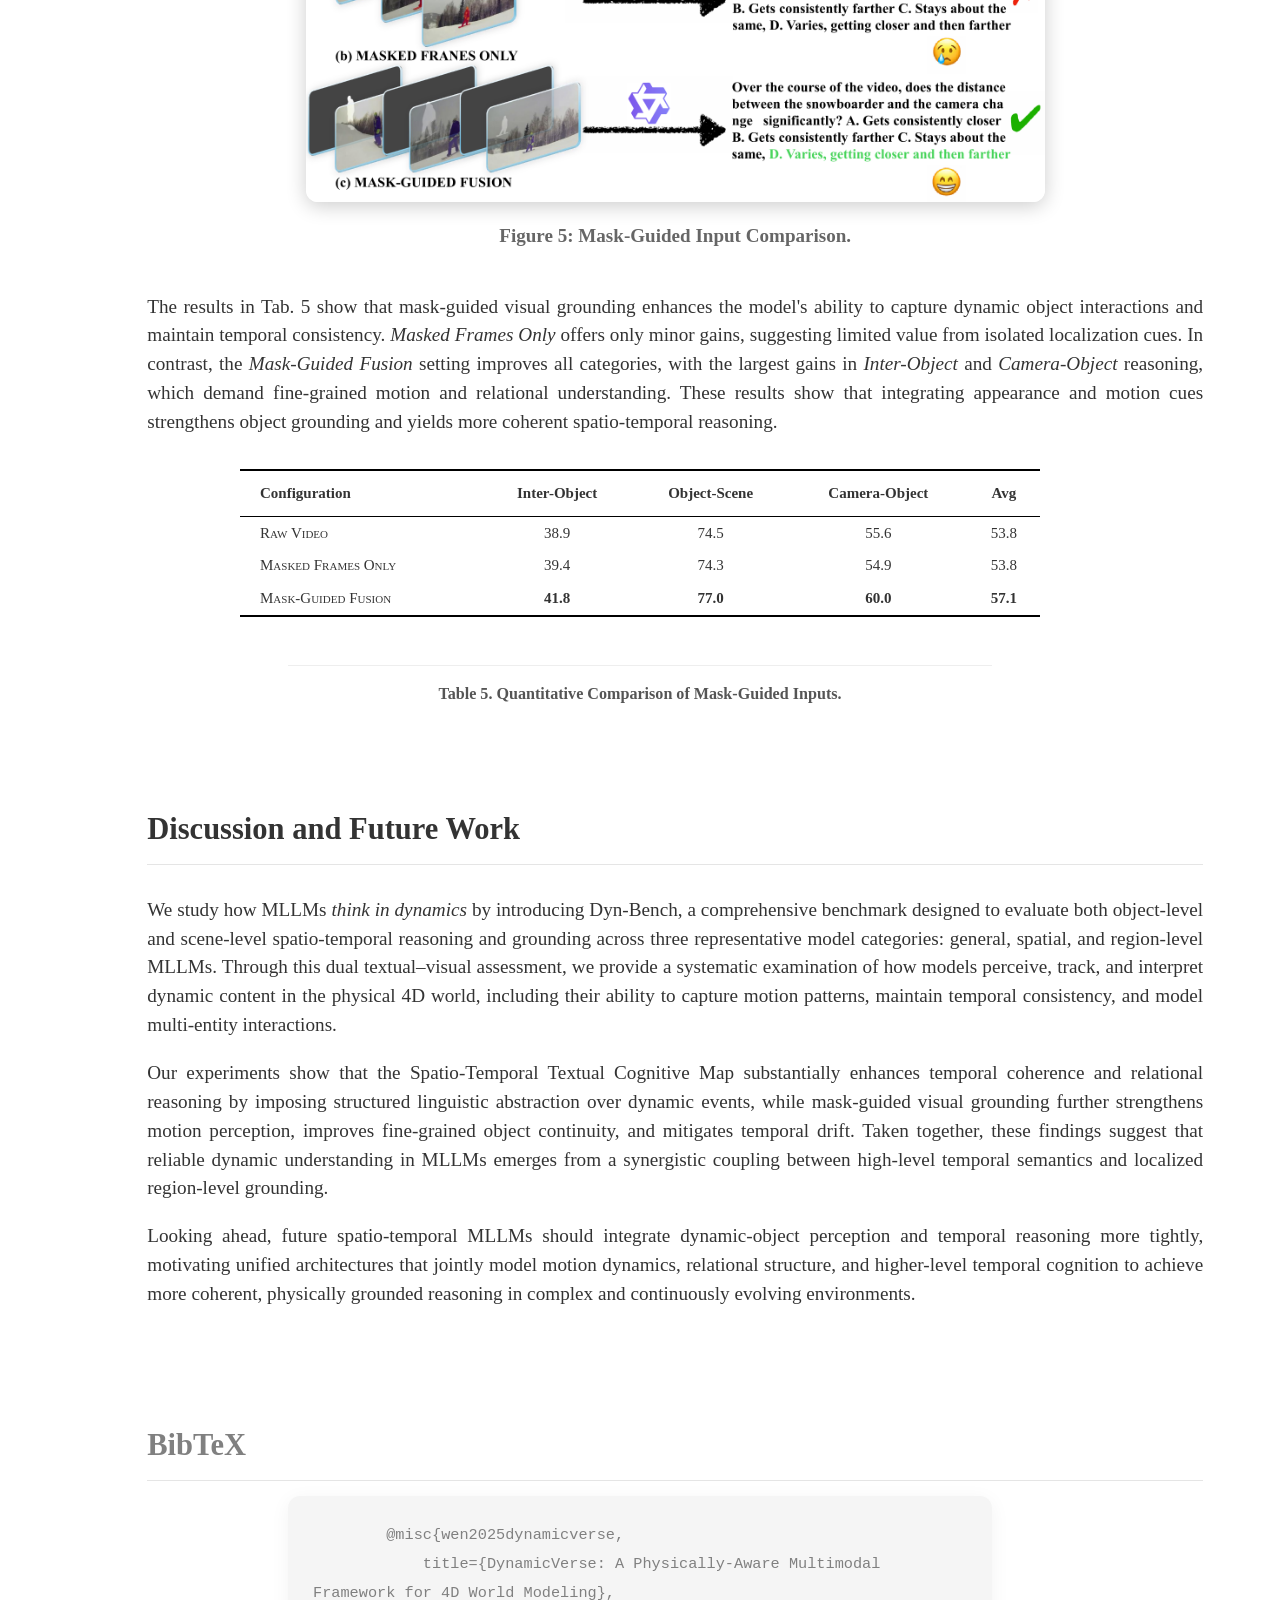
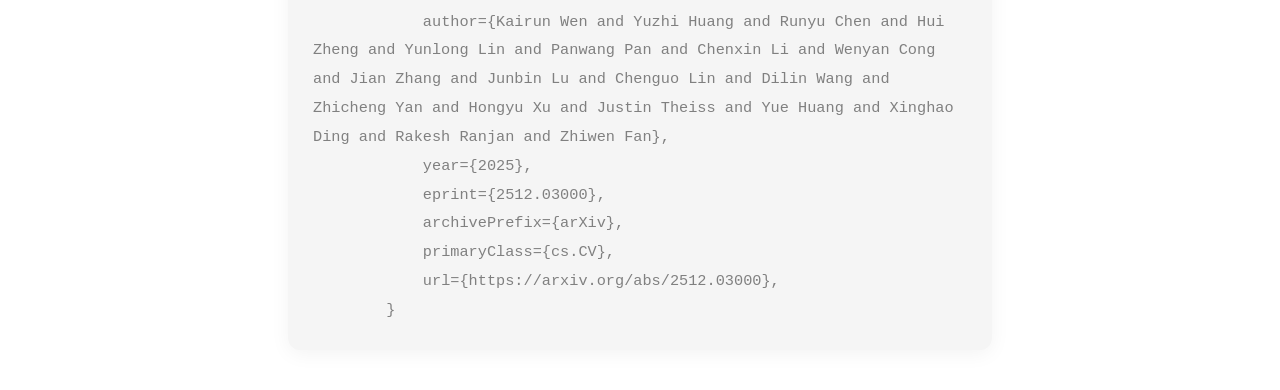
==== commit 8f49ca10: "update" ====
--- a/index.html
+++ b/index.html
@@ -2,21 +2,21 @@
 <html lang="en">
     <head>
         <title>Thinking in Dynamics</title>
-        <link rel="icon" type="image/x-icon" href="/static/img/ButtleFly.ico">
+        <link rel="icon" type="image/x-icon" href="/static/img/paper.png">
 
         <meta charset="utf-8">
         <meta name="viewport" content="width=device-width, initial-scale=1">
 
         <!-- Open Graph -->
         <meta property="og:url" content="https://dxuan77.github.io/Thinking-in-Dynamics/" />
-        <meta property="og:image" content="./static/img/ButtleFly_3.png" />
+        <meta property="og:image" content="./static/img/paper.png" />
         <meta property="og:title" content="Thinking in Dynamics: How Multimodal Large Language Models Perceive, Track, and Reason Dynamics in Physical 4D World" />
         <meta property="og:description" content="Can MLLMs think in dynamics? We introduce Dyn-Bench to assess localized dynamics perception." />
 
         <!-- Twitter -->
         <meta name="twitter:url" content="https://dxuan77.github.io/Thinking-in-Dynamics/" />
         <meta name="twitter:card" content="summary_large_image" />
-        <meta name="twitter:image" content="./static/img/ButtleFly_3.png" />
+        <meta name="twitter:image" content="./static/img/paper.png" />
         <meta name="twitter:title" content="Thinking in Dynamics: How Multimodal Large Language Models Perceive, Track, and Reason Dynamics in Physical 4D World" />
         <meta name="twitter:description" content="Can MLLMs think in dynamics? We introduce Dyn-Bench to assess localized dynamics perception." />
 
@@ -615,7 +615,7 @@
                 }
 
                 .header-wrapper {
-                    background: linear-gradient(135deg, #1b0024 0%, #660874 100%) !important;
+                    background: linear-gradient(135deg, #F5C9DA 0%, #DDBCEB 50%, #C8C6F3 100%) !important;
                 }
         </style>
     </head>
@@ -625,8 +625,8 @@
             <div class="header-container" id="header-container">
                 <div class="header-content">
                     <h1 style="margin-top: 0px">
-                        <span style="font-size: 1.8em; display: block; margin-bottom: 0.3em; font-style: italic; font-family: 'Times New Roman', serif;">Thinking in Dynamics</span>
-                        <span style="font-size: 1.0em; display: block; color: #FFF7D4; font-family: 'Times New Roman', serif;">How Multimodal Large Language Models Perceive, Track, and Reason Dynamics in Physical 4D World</span>
+                        <span style="font-size: 1.8em; display: block; color: #2D1B4E; margin-bottom: 0.3em; font-style: italic; font-family: 'Times New Roman', serif;">Thinking in Dynamics</span>
+                        <span style="font-size: 1.0em; display: block; color: #4A235A; font-family: 'Times New Roman', serif;">How Multimodal Large Language Models Perceive, Track, and Reason Dynamics in Physical 4D World</span>
                     </h1>
                     <!-- <h2>
                         <i>
@@ -671,7 +671,7 @@
                     </div>
                 </div>
                 <div class="header-image">
-                    <img draggable="false" src="static/img/ButtleFly_3.png" alt="Teaser Image" class="teaser-image">
+                    <img draggable="false" src="static/img/paper.png" alt="Teaser Image" class="teaser-image">
                 </div>
             </div>
         </div>
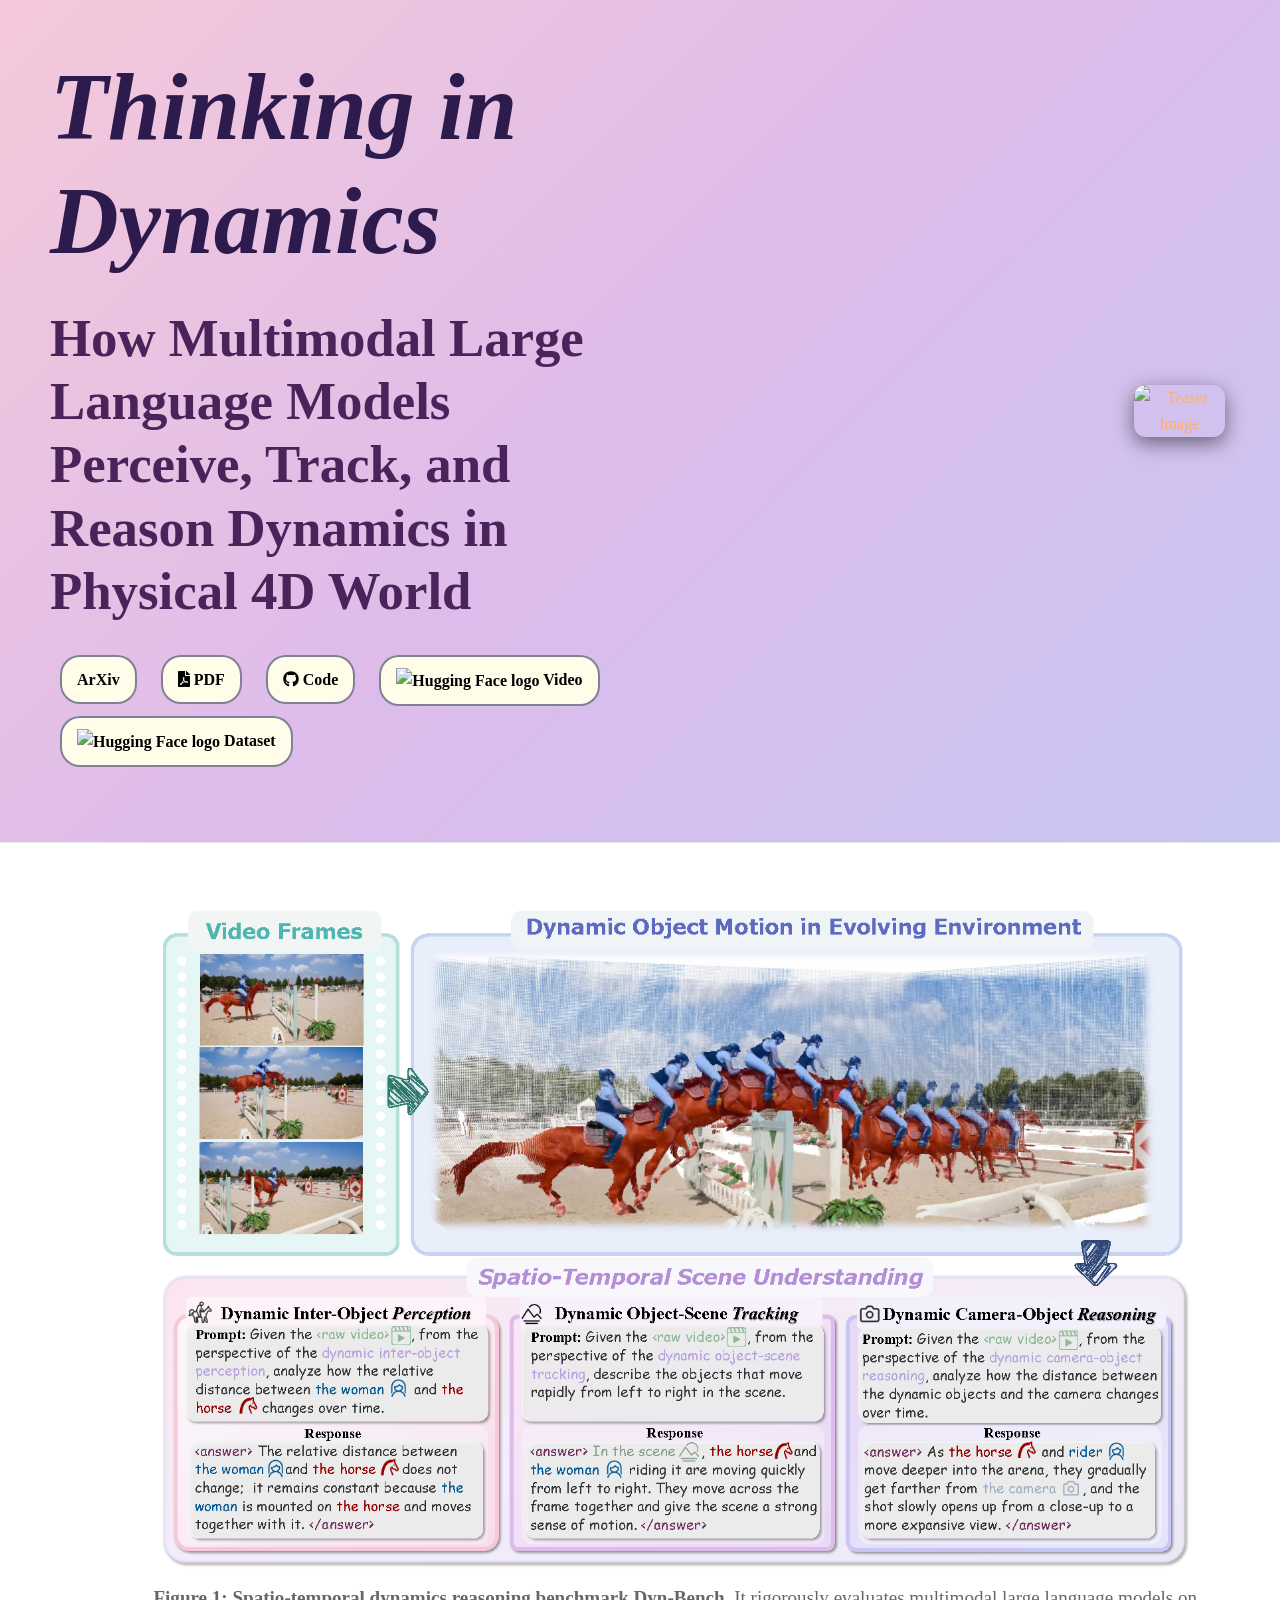
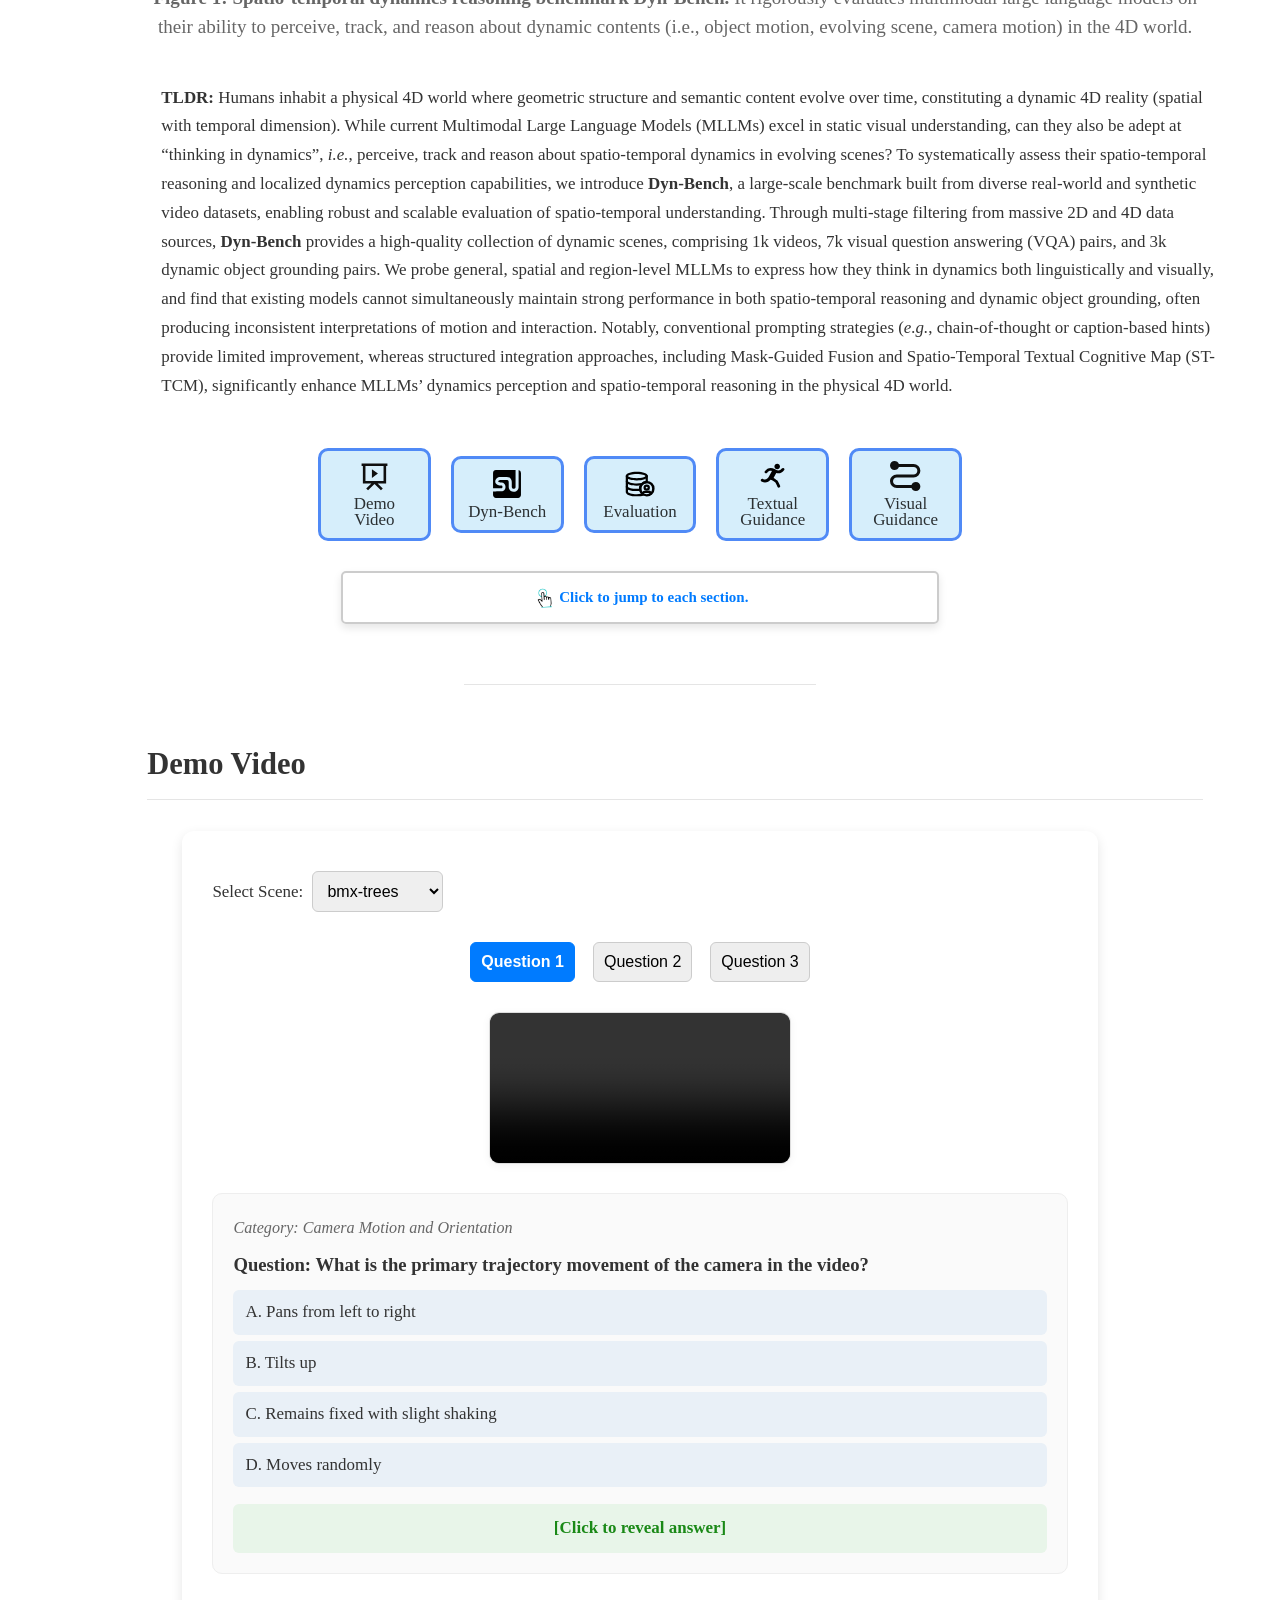
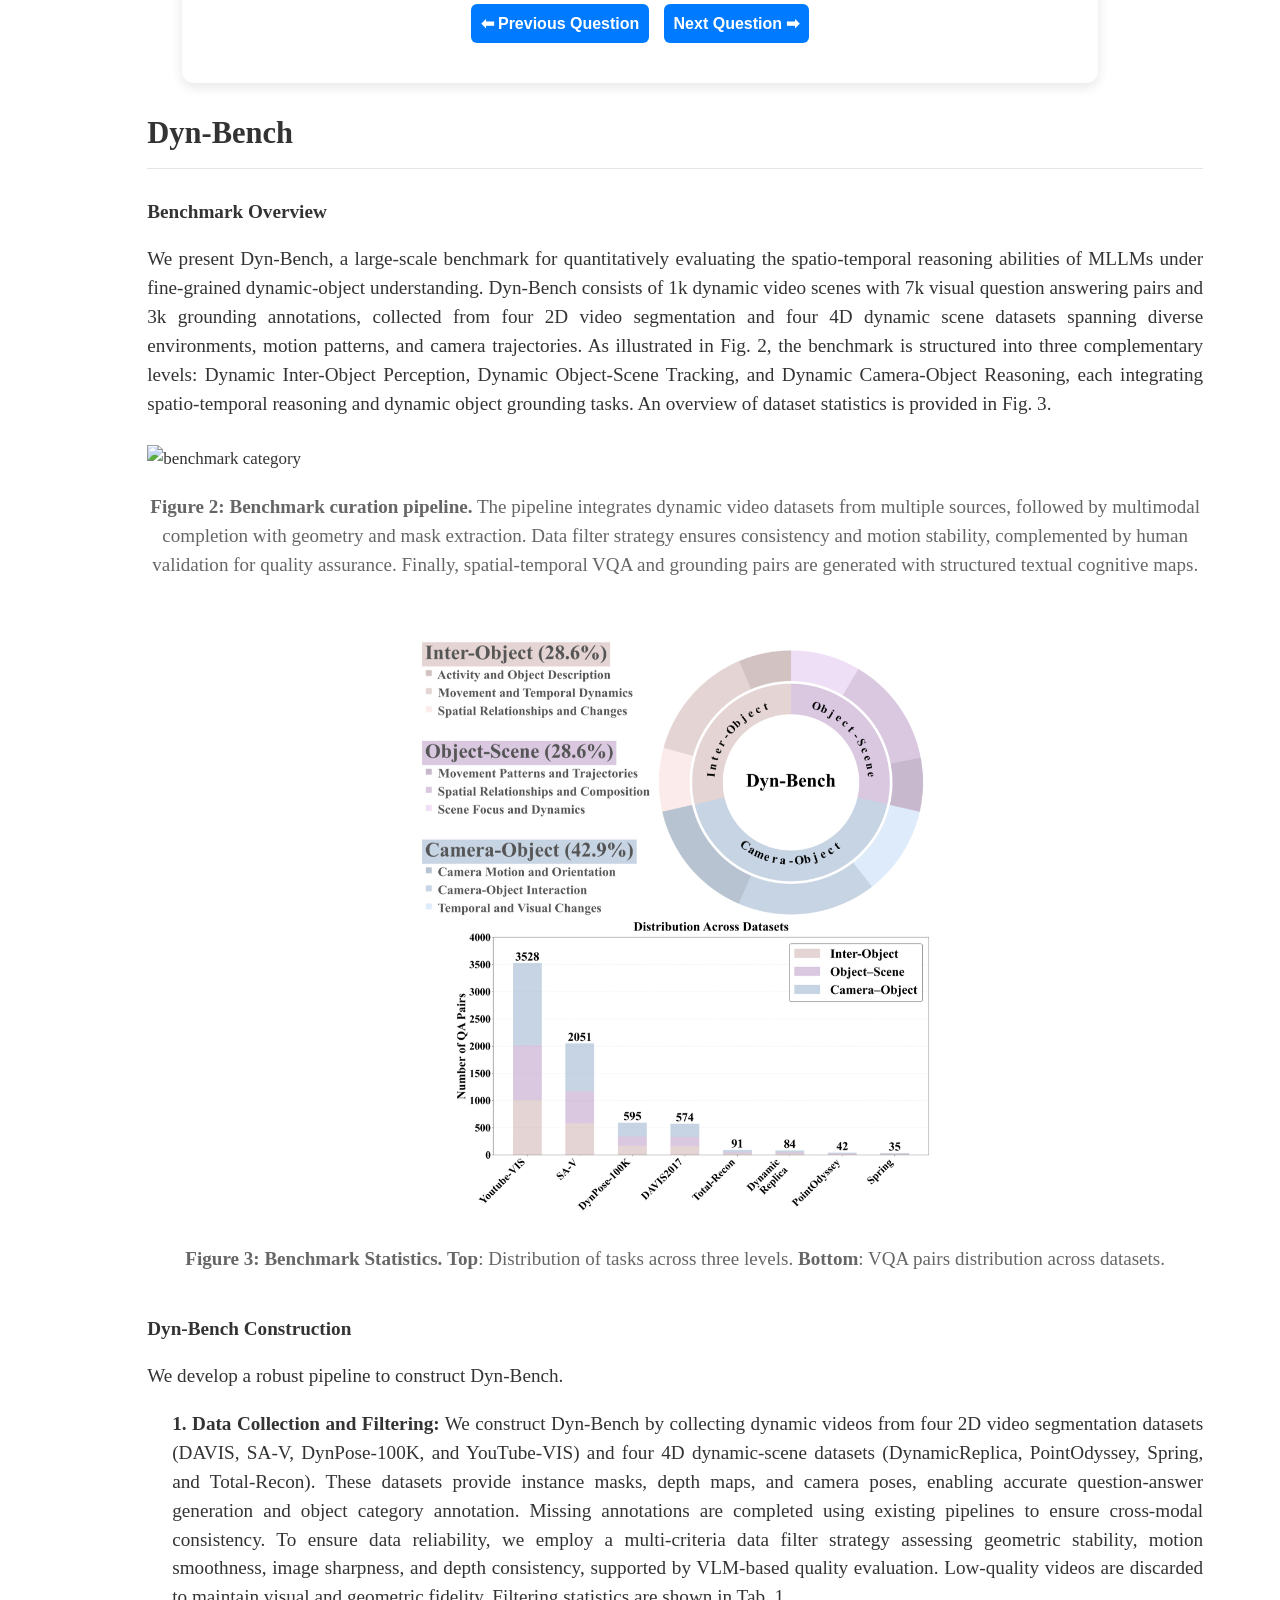
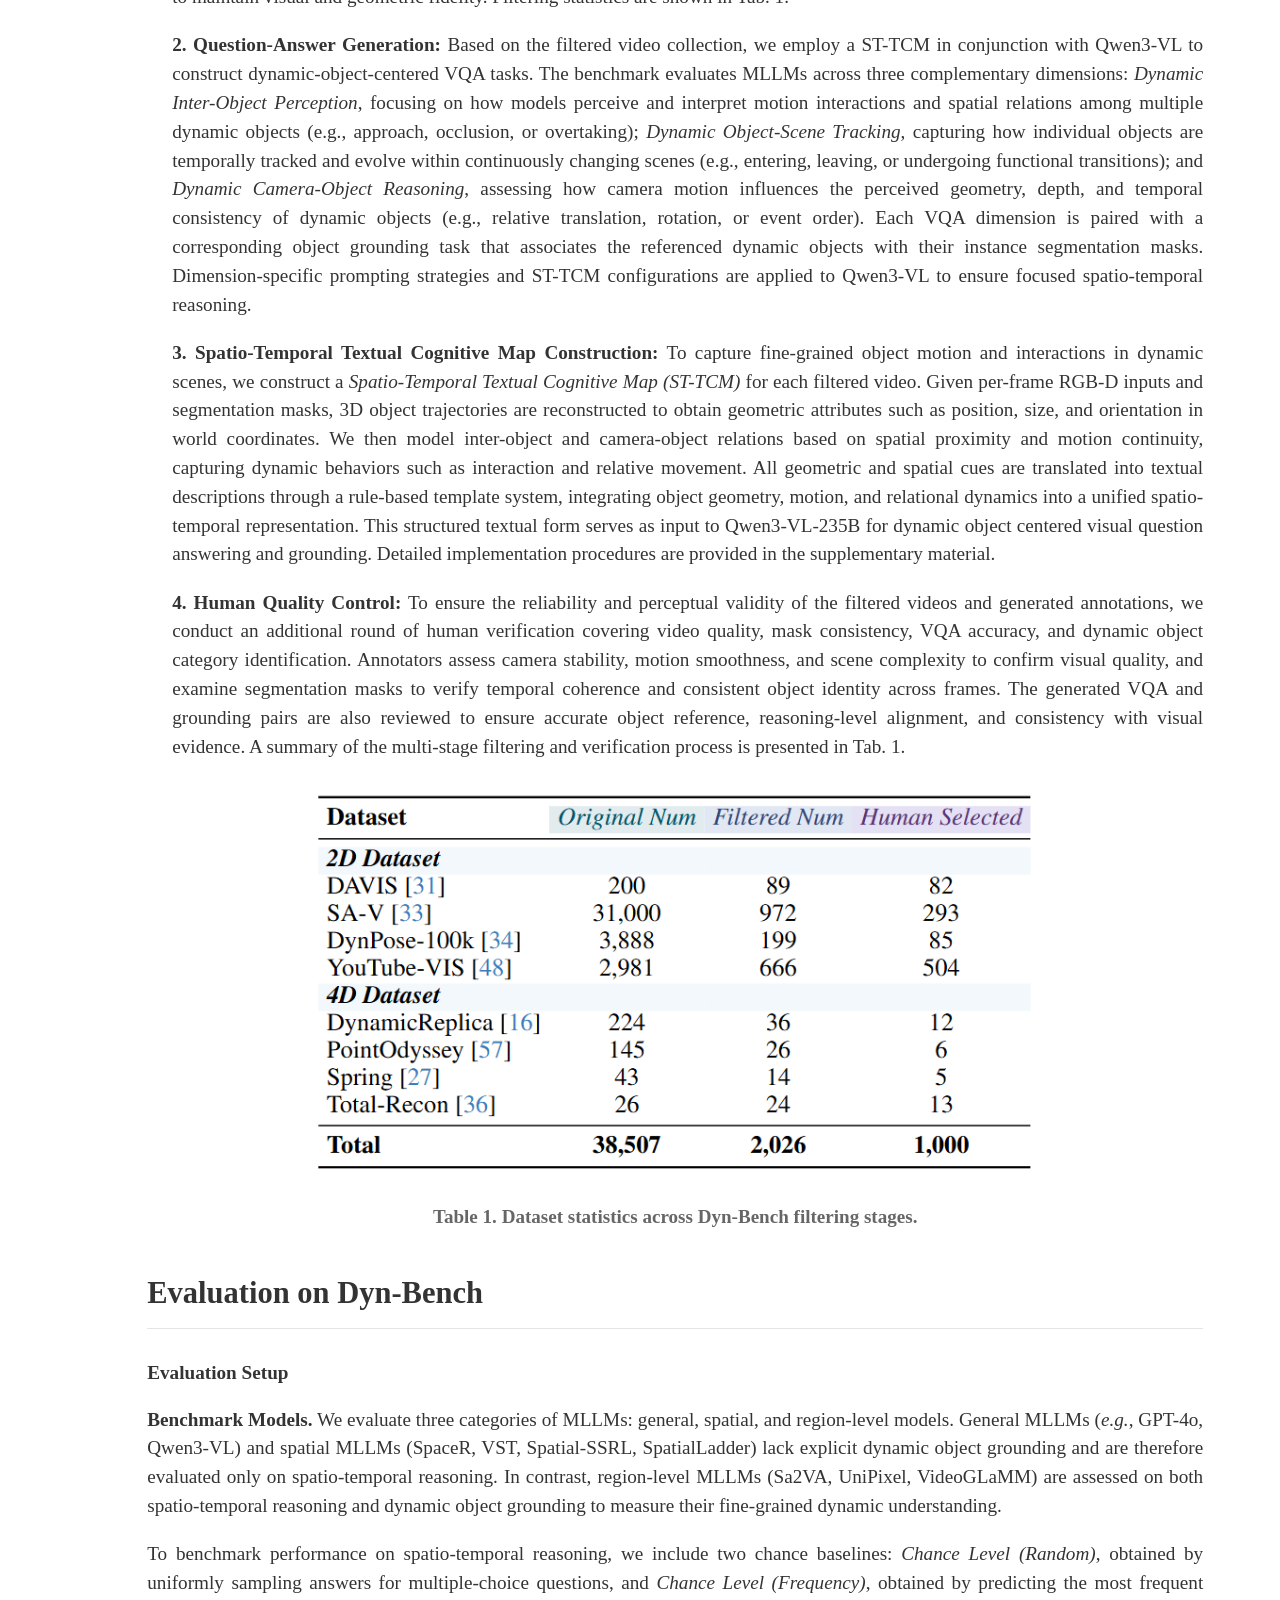
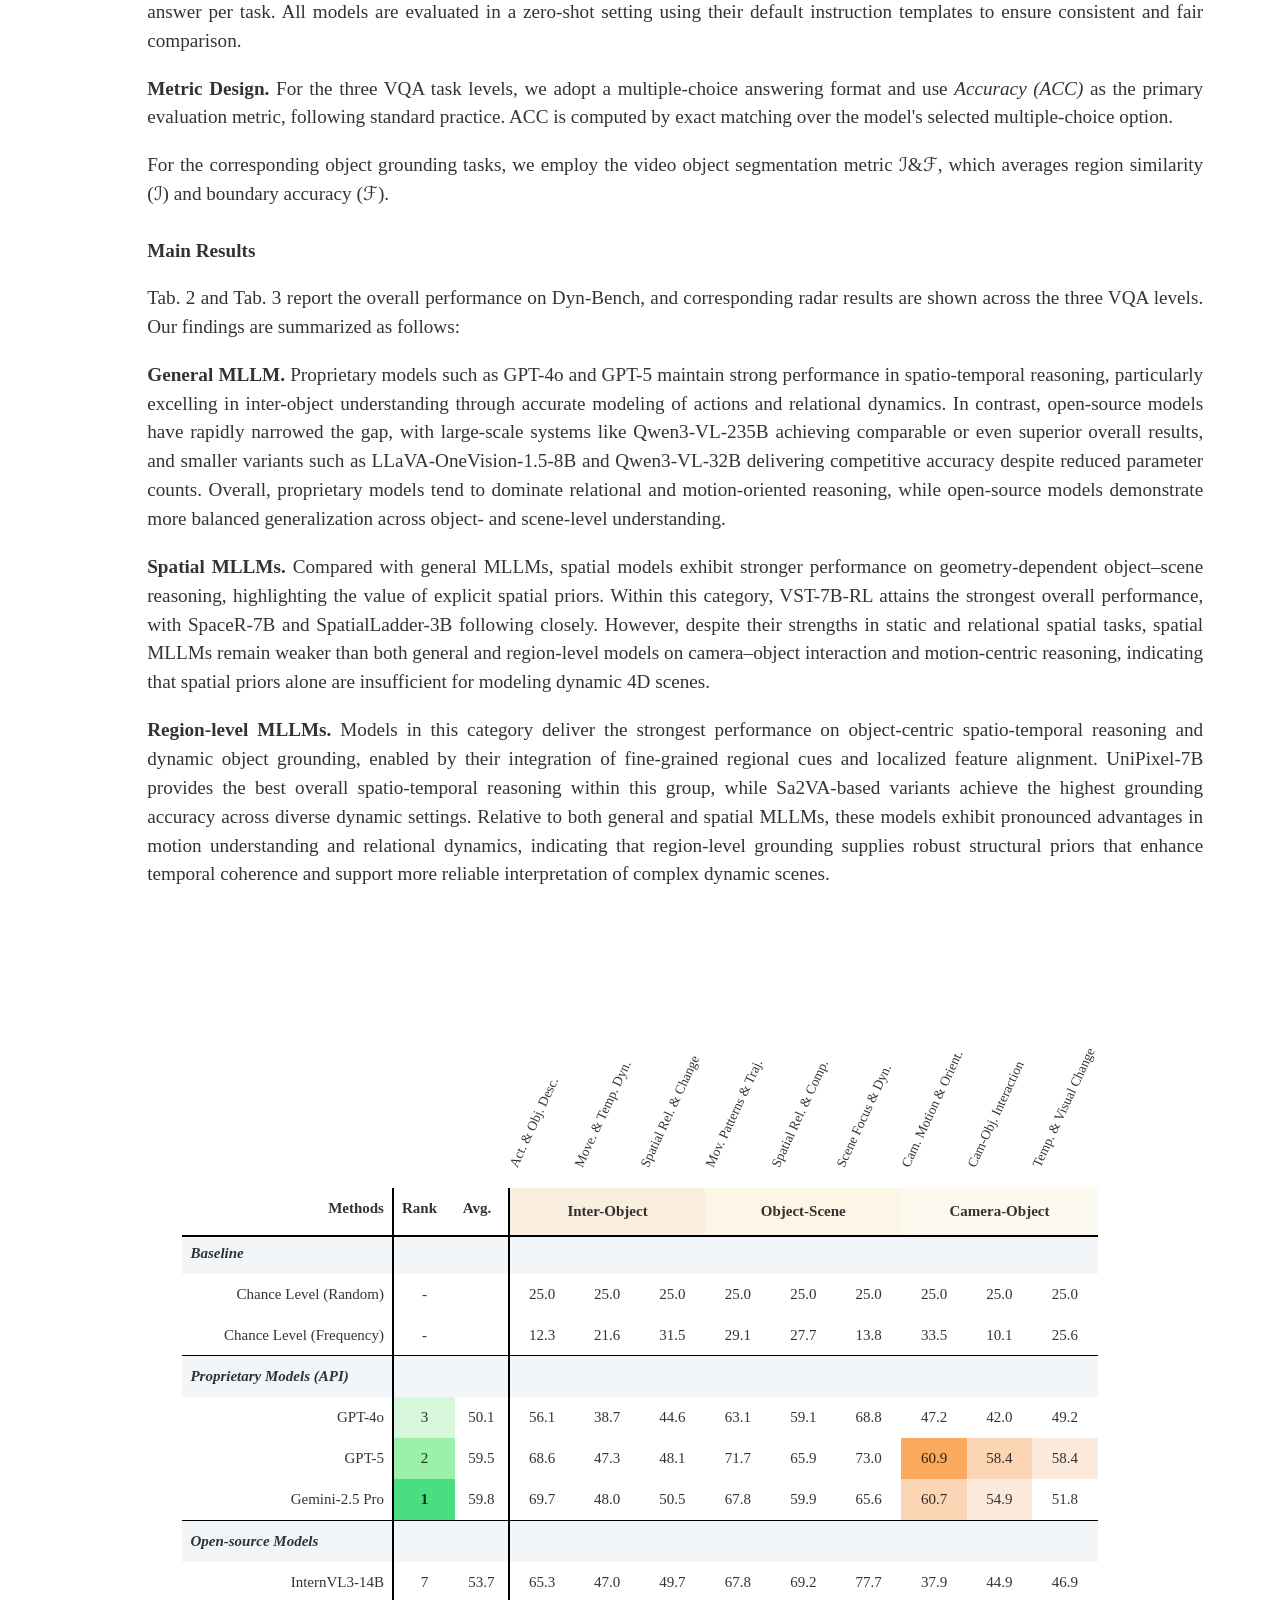
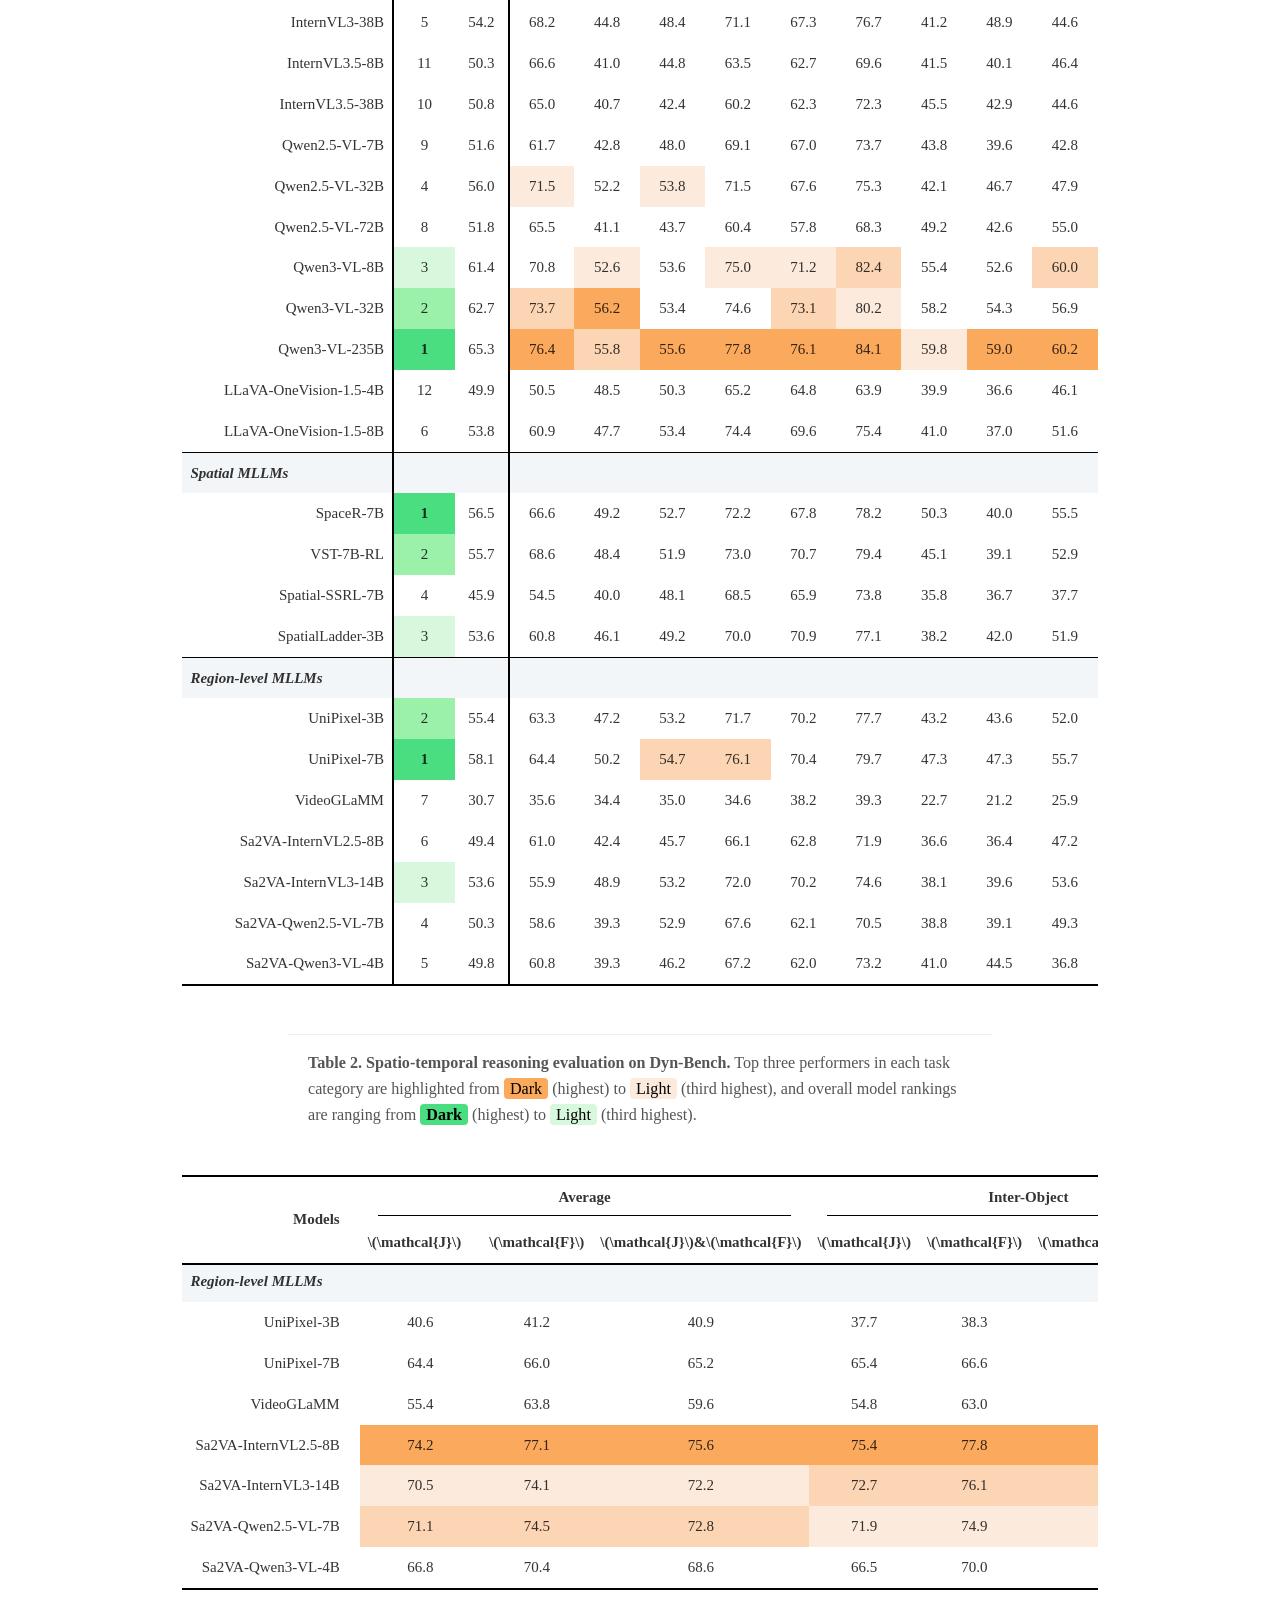
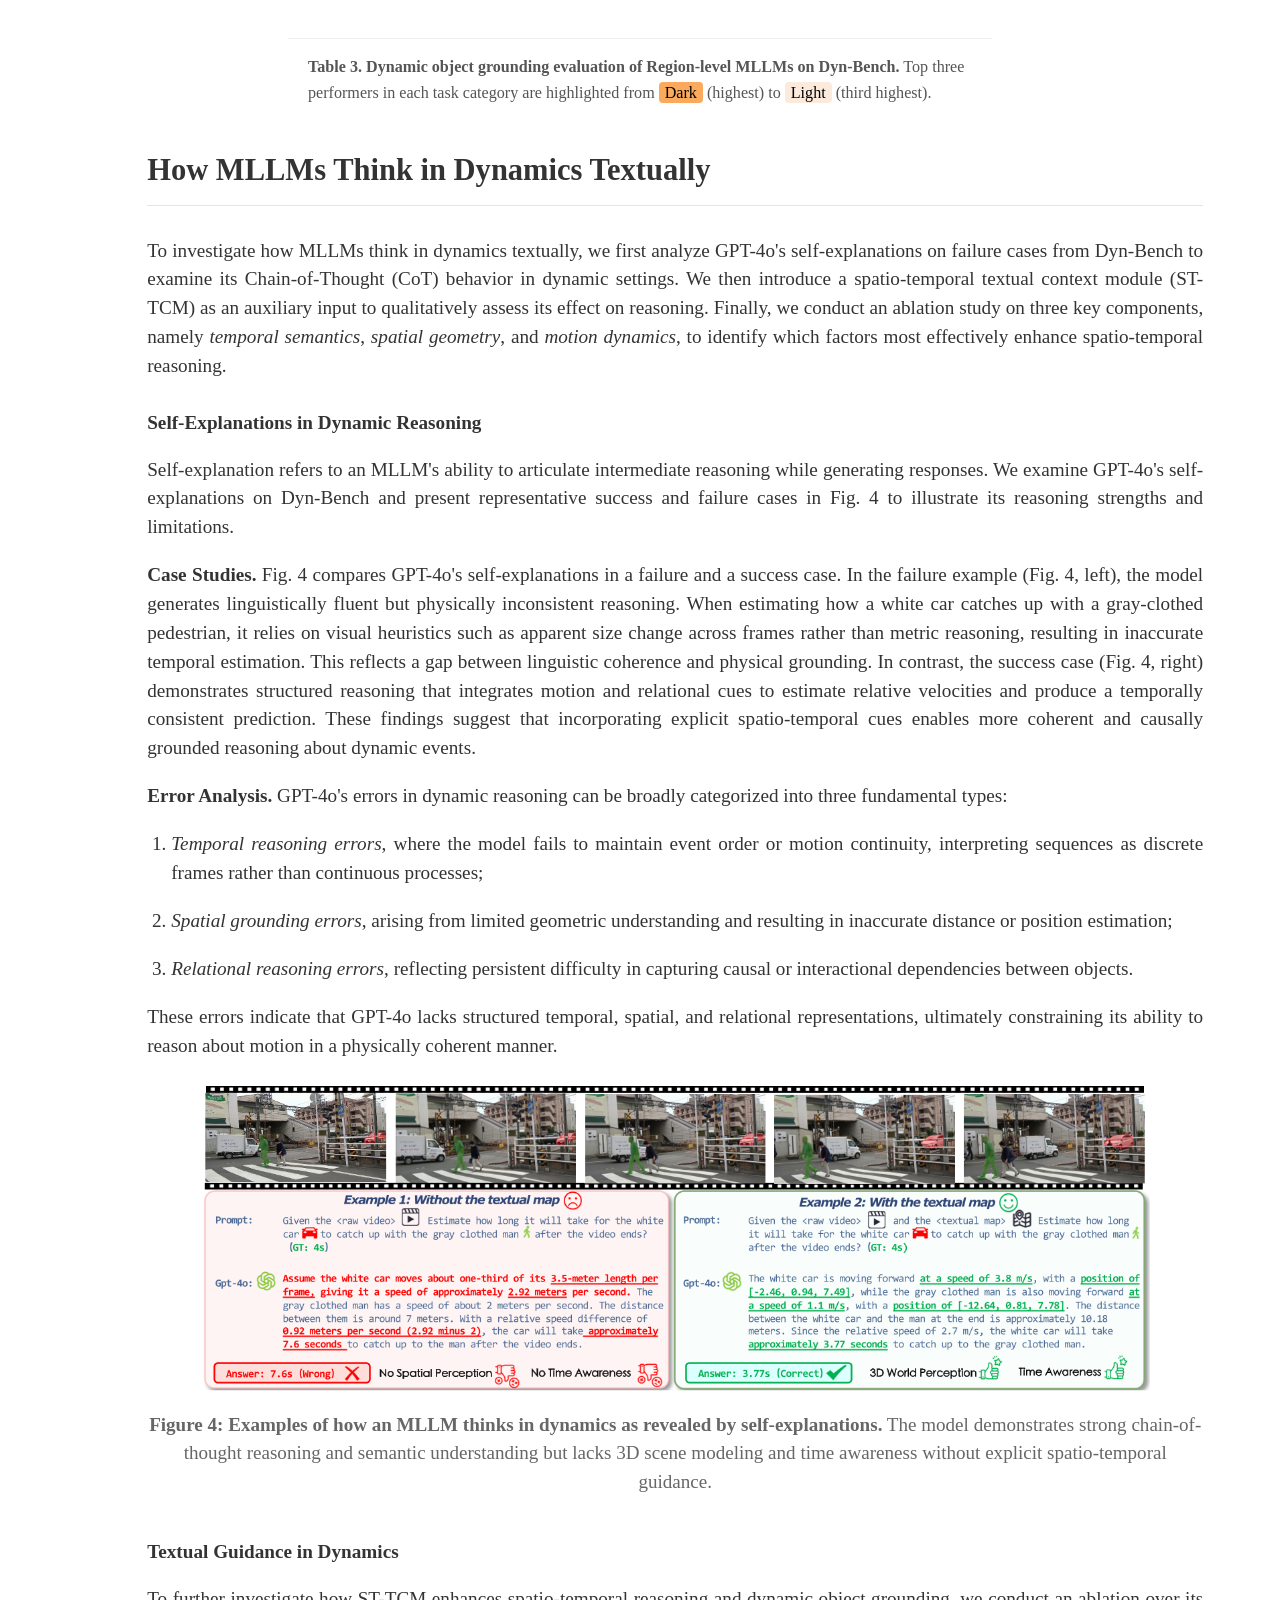
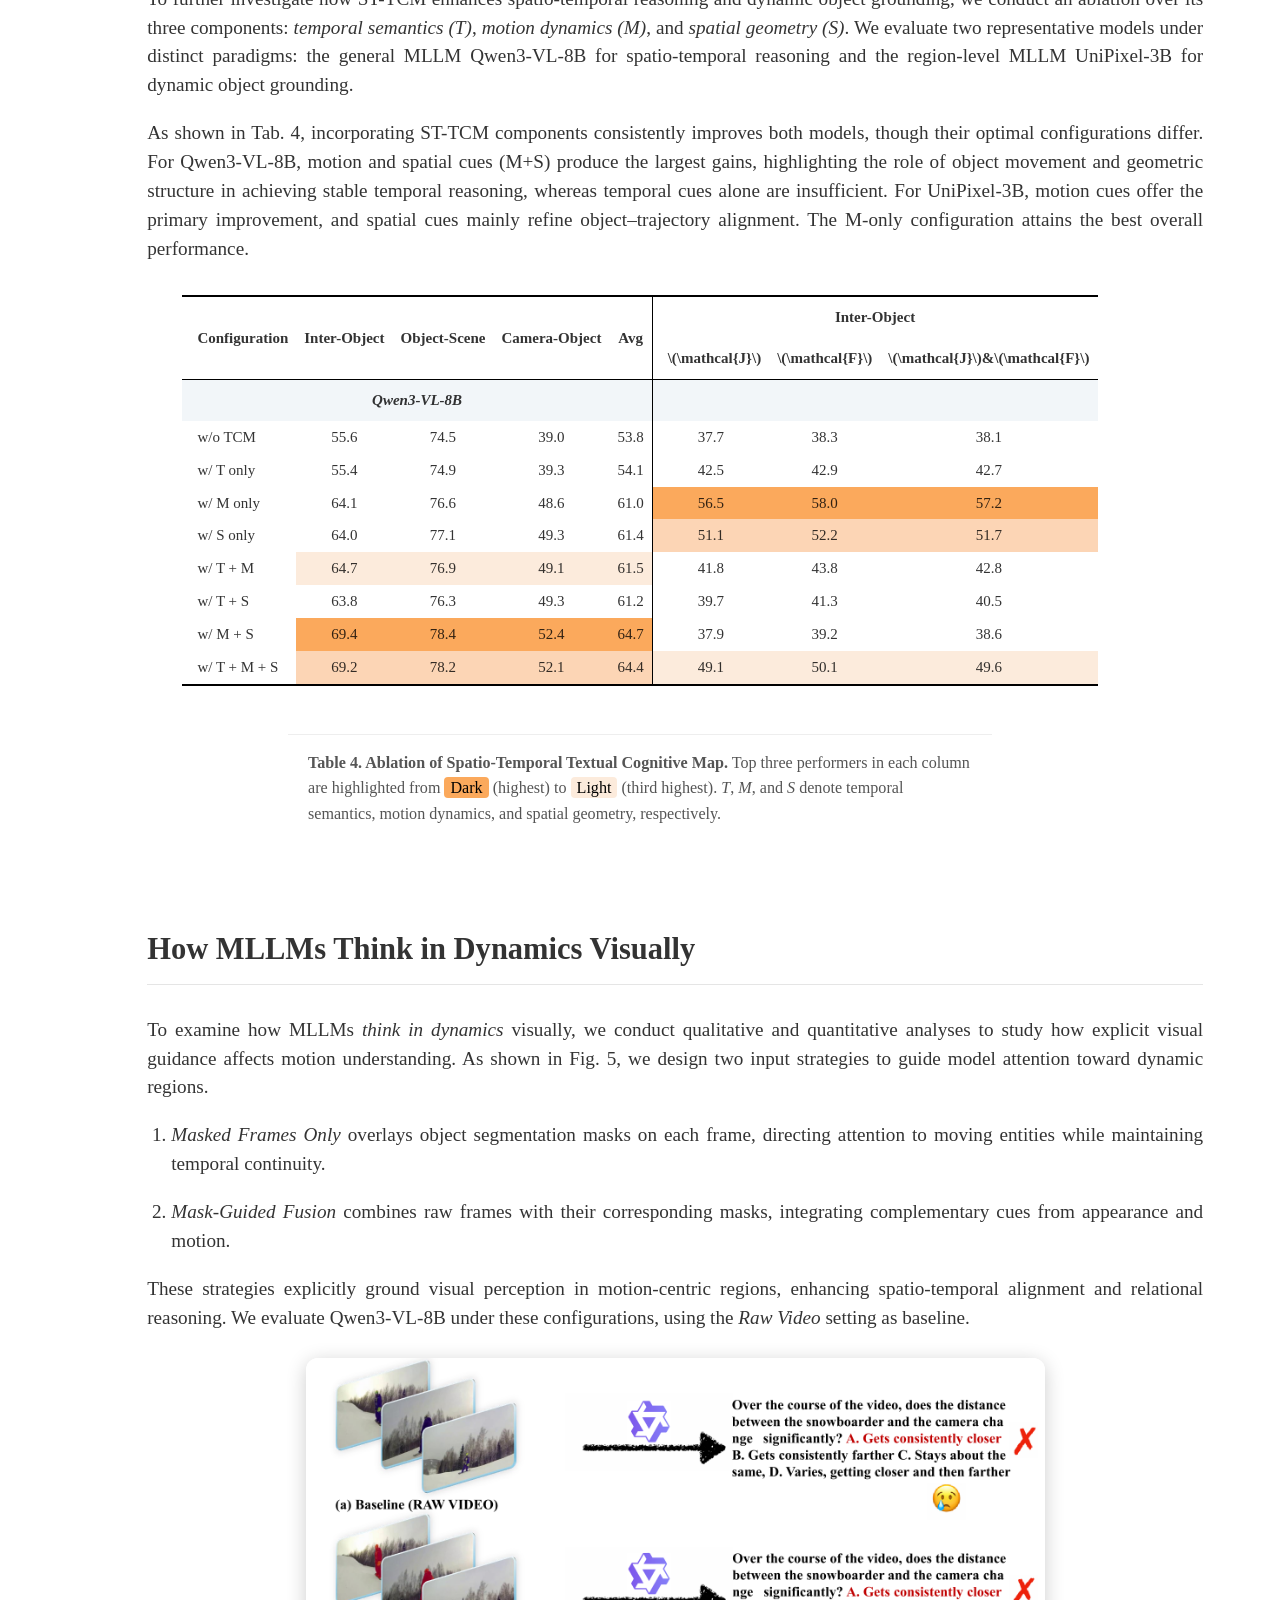
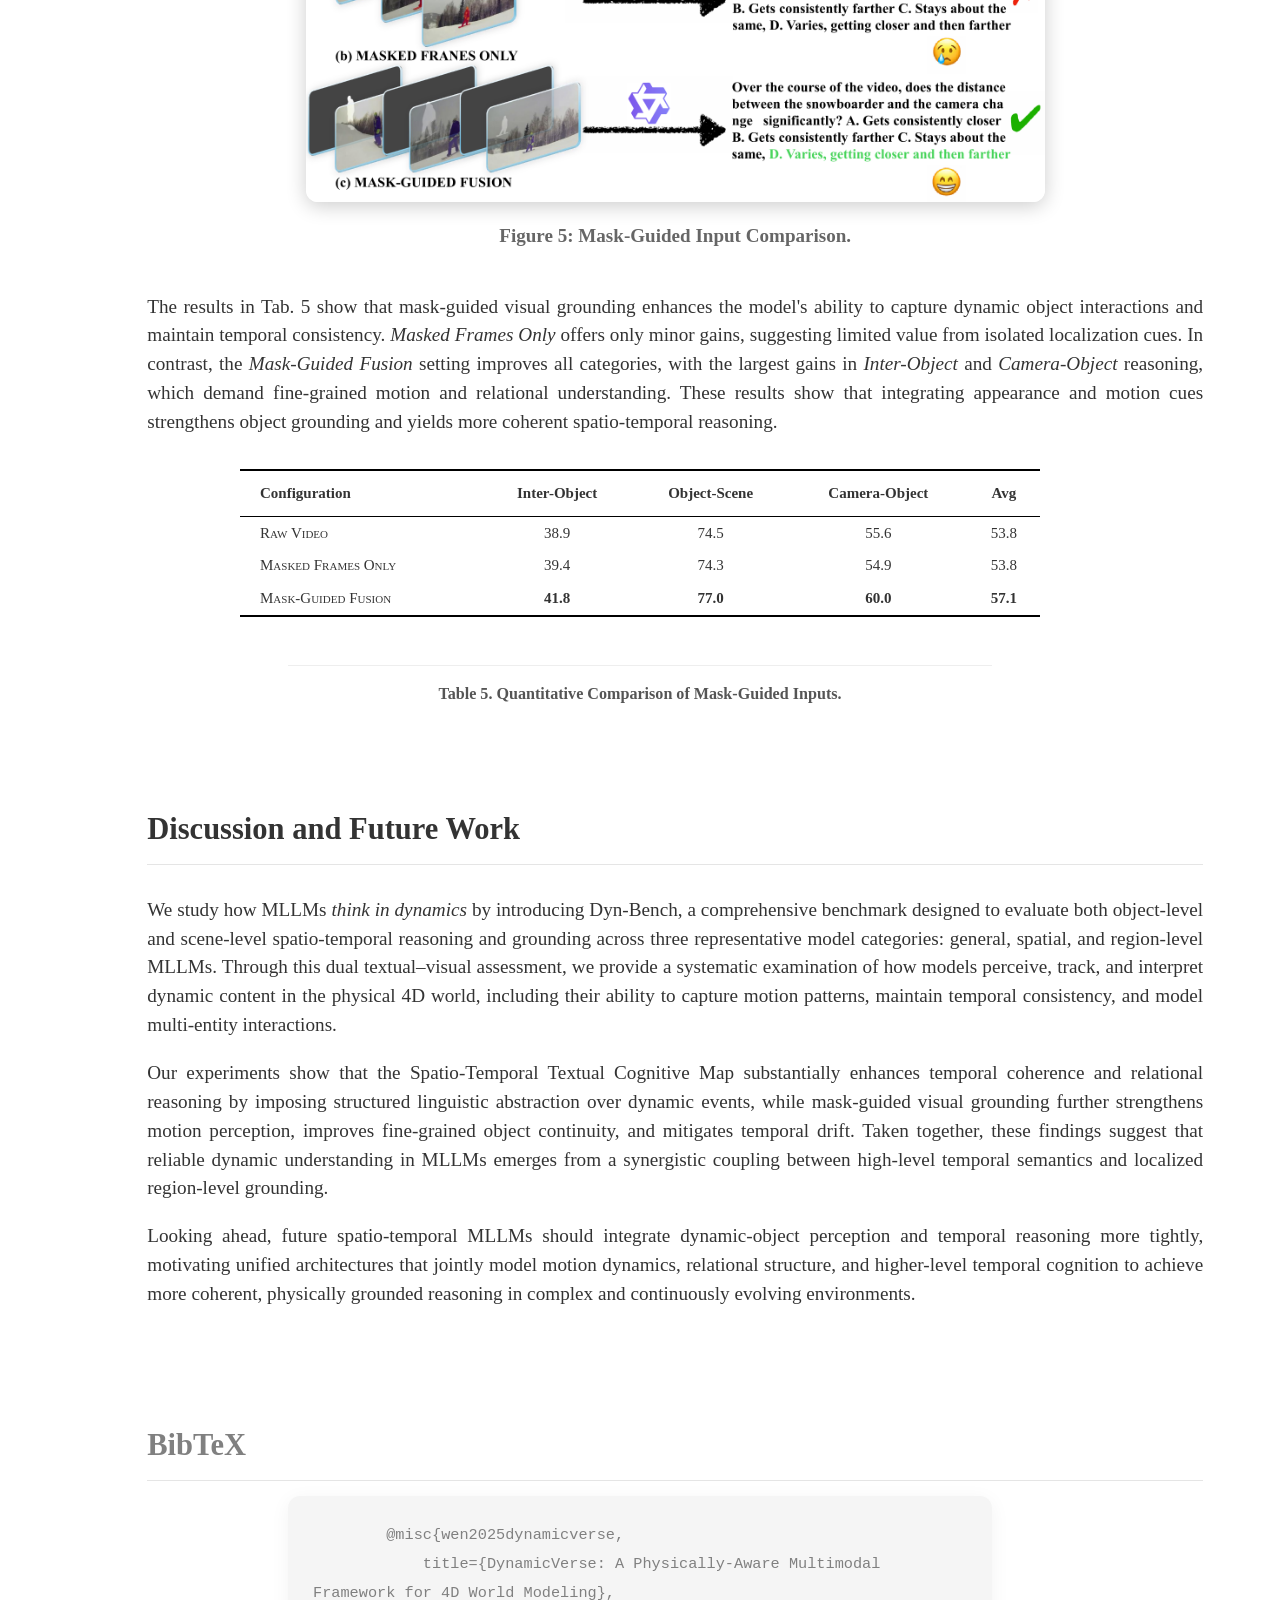
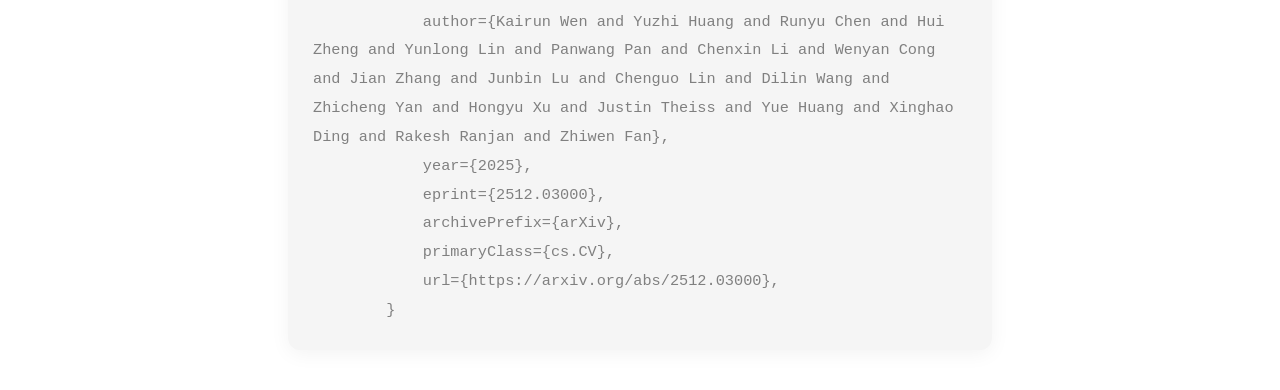
==== commit 78e035f6: "update" ====
--- a/index.html
+++ b/index.html
@@ -1181,9 +1181,9 @@
                                         <td>Chance Level (Frequency)</td>
                                         <td>-</td>
                                         <td></td>
-                                        <td>11.8</td><td>26.6</td><td>31.0</td>
-                                        <td>28.8</td><td>31.3</td><td>12.4</td>
-                                        <td>27.3</td><td>25.1</td><td>25.4</td>
+                                        <td>12.3</td><td>21.6</td><td>31.5</td>
+                                        <td>29.1</td><td>27.7</td><td>13.8</td>
+                                        <td>33.5</td><td>10.1</td><td>25.6</td>
                                     </tr>
 
                                     <tr class="bg-gray-row border-top-thin">
@@ -1192,27 +1192,27 @@
                                     </tr>
                                     <tr>
                                         <td>GPT-4o</td>
-                                        <td class="rank-1">1</td>
-                                        <td>50.8</td>
-                                        <td class="heat-high">75.6</td><td class="heat-high">63.6</td><td class="heat-high">64.0</td>
-                                        <td>72.5</td><td>74.3</td><td>79.6</td>
-                                        <td class="heat-mid">50.1</td><td class="heat-high">69.0</td><td>54.3</td>
+                                        <td class="rank-3">3</td>
+                                        <td>50.1</td>
+                                        <td>56.1</td><td>38.7</td><td>44.6</td>
+                                        <td>63.1</td><td>59.1</td><td>68.8</td>
+                                        <td>47.2</td><td>42.0</td><td>49.2</td>
                                     </tr>
                                     <tr>
                                         <td>GPT-5</td>
                                         <td class="rank-2">2</td>
-                                        <td>50.6</td>
-                                        <td class="heat-low">69.3</td><td>49.6</td><td>53.8</td>
-                                        <td>71.9</td><td>70.4</td><td>80.6</td>
-                                        <td>48.0</td><td>32.6</td><td>48.4</td>
+                                        <td>59.5</td>
+                                        <td>68.6</td><td>47.3</td><td>48.1</td>
+                                        <td>71.7</td><td>65.9</td><td>73.0</td>
+                                        <td class="heat-high">60.9</td><td class="heat-mid">58.4</td><td class="heat-low">58.4</td>
                                     </tr>
                                     <tr>
                                         <td>Gemini-2.5 Pro</td>
-                                        <td class="rank-3">3</td>
-                                        <td>48.5</td>
-                                        <td>66.7</td><td class="heat-low">51.1</td><td>55.2</td>
-                                        <td>74.3</td><td>72.8</td><td>80.6</td>
-                                        <td>48.1</td><td class="heat-low">39.5</td><td>54.4</td>
+                                        <td class="rank-1">1</td>
+                                        <td>59.8</td>
+                                        <td>69.7</td><td>48.0</td><td>50.5</td>
+                                        <td>67.8</td><td>59.9</td><td>65.6</td>
+                                        <td class="heat-mid">60.7</td><td class="heat-low">54.9</td><td>51.8</td>
                                     </tr>
 
                                     <tr class="bg-gray-row border-top-thin">
@@ -1221,99 +1221,99 @@
                                     </tr>
                                     <tr>
                                         <td>InternVL3-14B</td>
-                                        <td>6</td>
+                                        <td>7</td>
+                                        <td>53.7</td>
+                                        <td>65.3</td><td>47.0</td><td>49.7</td>
+                                        <td>67.8</td><td>69.2</td><td>77.7</td>
+                                        <td>37.9</td><td>44.9</td><td>46.9</td>
+                                    </tr>
+                                    <tr>
+                                        <td>InternVL3-38B</td>
+                                        <td>5</td>
+                                        <td>54.2</td>
+                                        <td>68.2</td><td>44.8</td><td>48.4</td>
+                                        <td>71.1</td><td>67.3</td><td>76.7</td>
+                                        <td>41.2</td><td>48.9</td><td>44.6</td>
+                                    </tr>
+                                    <tr>
+                                        <td>InternVL3.5-8B</td>
+                                        <td>11</td>
+                                        <td>50.3</td>
+                                        <td>66.6</td><td>41.0</td><td>44.8</td>
+                                        <td>63.5</td><td>62.7</td><td>69.6</td>
+                                        <td>41.5</td><td>40.1</td><td>46.4</td>
+                                    </tr>
+                                    <tr>
+                                        <td>InternVL3.5-38B</td>
+                                        <td>10</td>
+                                        <td>50.8</td>
+                                        <td>65.0</td><td>40.7</td><td>42.4</td>
+                                        <td>60.2</td><td>62.3</td><td>72.3</td>
+                                        <td>45.5</td><td>42.9</td><td>44.6</td>
+                                    </tr>
+                                    <tr>
+                                        <td>Qwen2.5-VL-7B</td>
+                                        <td>9</td>
                                         <td>51.6</td>
-                                        <td>62.7</td><td>46.8</td><td>50.5</td>
-                                        <td>70.1</td><td>72.6</td><td>78.9</td>
-                                        <td>29.9</td><td>36.1</td><td>47.5</td>
-                                    </tr>
-                                    <tr>
-                                        <td>InternVL3-38B</td>
-                                        <td>9</td>
-                                        <td>48.7</td>
-                                        <td>64.4</td><td>44.6</td><td>46.8</td>
-                                        <td>67.8</td><td>68.2</td><td>77.2</td>
-                                        <td>29.3</td><td>28.8</td><td>45.9</td>
-                                    </tr>
-                                    <tr>
-                                        <td>InternVL3.5-8B</td>
-                                        <td>7</td>
-                                        <td>50.0</td>
-                                        <td>63.1</td><td>44.5</td><td>47.3</td>
-                                        <td>71.2</td><td>68.1</td><td>78.2</td>
-                                        <td>29.5</td><td>29.9</td><td>53.7</td>
-                                    </tr>
-                                    <tr>
-                                        <td>InternVL3.5-38B</td>
+                                        <td>61.7</td><td>42.8</td><td>48.0</td>
+                                        <td>69.1</td><td>67.0</td><td>73.7</td>
+                                        <td>43.8</td><td>39.6</td><td>42.8</td>
+                                    </tr>
+                                    <tr>
+                                        <td>Qwen2.5-VL-32B</td>
+                                        <td>4</td>
+                                        <td>56.0</td>
+                                        <td class="heat-low">71.5</td><td>52.2</td><td class="heat-low">53.8</td>
+                                        <td>71.5</td><td>67.6</td><td>75.3</td>
+                                        <td>42.1</td><td>46.7</td><td>47.9</td>
+                                    </tr>
+                                    <tr>
+                                        <td>Qwen2.5-VL-72B</td>
                                         <td>8</td>
-                                        <td>49.5</td>
-                                        <td>64.0</td><td>46.0</td><td>46.2</td>
-                                        <td>68.4</td><td>69.3</td><td>78.6</td>
-                                        <td>31.8</td><td>25.1</td><td>51.7</td>
-                                    </tr>
-                                    <tr>
-                                        <td>Qwen2.5-VL-7B</td>
-                                        <td>11</td>
-                                        <td>44.4</td>
-                                        <td>54.9</td><td>41.5</td><td>50.3</td>
-                                        <td>69.9</td><td>67.8</td><td>73.5</td>
-                                        <td>24.7</td><td>22.5</td><td>32.5</td>
-                                    </tr>
-                                    <tr>
-                                        <td>Qwen2.5-VL-32B</td>
-                                        <td>5</td>
-                                        <td>52.4</td>
-                                        <td>62.4</td><td>50.9</td><td>53.8</td>
-                                        <td>70.6</td><td>69.4</td><td>77.0</td>
-                                        <td>35.7</td><td>35.8</td><td>45.2</td>
-                                    </tr>
-                                    <tr>
-                                        <td>Qwen2.5-VL-72B</td>
-                                        <td>12</td>
-                                        <td>36.5</td>
-                                        <td>56.9</td><td>32.9</td><td>38.7</td>
-                                        <td>56.6</td><td>55.6</td><td>67.3</td>
-                                        <td>18.9</td><td>13.5</td><td>28.1</td>
+                                        <td>51.8</td>
+                                        <td>65.5</td><td>41.1</td><td>43.7</td>
+                                        <td>60.4</td><td>57.8</td><td>68.3</td>
+                                        <td>49.2</td><td>42.6</td><td>55.0</td>
                                     </tr>
                                     <tr>
                                         <td>Qwen3-VL-8B</td>
-                                        <td>4</td>
-                                        <td>53.8</td>
-                                        <td>69.1</td><td>50.6</td><td>53.4</td>
-                                        <td>73.9</td><td>70.0</td><td class="heat-low">81.9</td>
-                                        <td>36.2</td><td>27.1</td><td class="heat-high">61.3</td>
+                                        <td class="rank-3">3</td>
+                                        <td>61.4</td>
+                                        <td>70.8</td><td class="heat-low">52.6</td><td>53.6</td>
+                                        <td class="heat-low">75.0</td><td class="heat-low">71.2</td><td class="heat-mid">82.4</td>
+                                        <td>55.4</td><td>52.6</td><td class="heat-mid">60.0</td>
                                     </tr>
                                     <tr>
                                         <td>Qwen3-VL-32B</td>
-                                        <td class="rank-3">3</td>
-                                        <td>54.0</td>
-                                        <td>68.9</td><td>51.0</td><td>55.4</td>
-                                        <td>73.4</td><td>73.2</td><td class="heat-mid">82.4</td>
-                                        <td>42.4</td><td>22.2</td><td>55.8</td>
+                                        <td class="rank-2">2</td>
+                                        <td>62.7</td>
+                                        <td class="heat-mid">73.7</td><td class="heat-high">56.2</td><td>53.4</td>
+                                        <td>74.6</td><td class="heat-mid">73.1</td><td class="heat-low">80.2</td>
+                                        <td>58.2</td><td>54.3</td><td>56.9</td>
                                     </tr>
                                     <tr>
                                         <td>Qwen3-VL-235B</td>
                                         <td class="rank-1">1</td>
-                                        <td>57.5</td>
-                                        <td class="heat-mid">72.0</td><td class="heat-mid">54.6</td><td class="heat-mid">57.8</td>
-                                        <td class="heat-low">78.0</td><td class="heat-high">77.2</td><td class="heat-high">86.3</td>
-                                        <td>42.6</td><td>28.3</td><td class="heat-low">59.3</td>
+                                        <td>65.3</td>
+                                        <td class="heat-high">76.4</td><td class="heat-mid">55.8</td><td class="heat-high">55.6</td>
+                                        <td class="heat-high">77.8</td><td class="heat-high">76.1</td><td class="heat-high">84.1</td>
+                                        <td class="heat-low">59.8</td><td class="heat-high">59.0</td><td class="heat-high">60.2</td>
                                     </tr>
                                     <tr>
                                         <td>LLaVA-OneVision-1.5-4B</td>
-                                        <td>10</td>
-                                        <td>44.9</td>
-                                        <td>47.8</td><td>49.9</td><td>53.6</td>
-                                        <td>67.8</td><td>69.5</td><td>67.8</td>
-                                        <td>34.6</td><td>25.8</td><td>27.0</td>
+                                        <td>12</td>
+                                        <td>49.9</td>
+                                        <td>50.5</td><td>48.5</td><td>50.3</td>
+                                        <td>65.2</td><td>64.8</td><td>63.9</td>
+                                        <td>39.9</td><td>36.6</td><td>46.1</td>
                                     </tr>
                                     <tr>
                                         <td>LLaVA-OneVision-1.5-8B</td>
-                                        <td class="rank-2">2</td>
-                                        <td>54.9</td>
-                                        <td>56.7</td><td>48.7</td><td class="heat-low">56.7</td>
-                                        <td>77.6</td><td>73.2</td><td>78.1</td>
-                                        <td class="heat-low">48.7</td><td>25.1</td><td class="heat-mid">59.6</td>
+                                        <td>6</td>
+                                        <td>53.8</td>
+                                        <td>60.9</td><td>47.7</td><td>53.4</td>
+                                        <td>74.4</td><td>69.6</td><td>75.4</td>
+                                        <td>41.0</td><td>37.0</td><td>51.6</td>
                                     </tr>
 
                                     <tr class="bg-gray-row border-top-thin">
@@ -1322,35 +1322,35 @@
                                     </tr>
                                     <tr>
                                         <td>SpaceR-7B</td>
+                                        <td class="rank-1">1</td>
+                                        <td>56.5</td>
+                                        <td>66.6</td><td>49.2</td><td>52.7</td>
+                                        <td>72.2</td><td>67.8</td><td>78.2</td>
+                                        <td>50.3</td><td>40.0</td><td>55.5</td>
+                                    </tr>
+                                    <tr>
+                                        <td>VST-7B-RL</td>
                                         <td class="rank-2">2</td>
-                                        <td>52.0</td>
-                                        <td>61.8</td><td>48.8</td><td>53.9</td>
-                                        <td>76.4</td><td>70.9</td><td>80.2</td>
-                                        <td>43.9</td><td>25.1</td><td>42.3</td>
-                                    </tr>
-                                    <tr>
-                                        <td>VST-7B-RL</td>
-                                        <td class="rank-1">1</td>
-                                        <td>54.2</td>
-                                        <td>62.4</td><td>47.5</td><td>54.7</td>
-                                        <td class="heat-mid">78.4</td><td>73.9</td><td>80.6</td>
-                                        <td>40.4</td><td>31.7</td><td>52.1</td>
+                                        <td>55.7</td>
+                                        <td>68.6</td><td>48.4</td><td>51.9</td>
+                                        <td>73.0</td><td>70.7</td><td>79.4</td>
+                                        <td>45.1</td><td>39.1</td><td>52.9</td>
                                     </tr>
                                     <tr>
                                         <td>Spatial-SSRL-7B</td>
                                         <td>4</td>
-                                        <td>45.3</td>
-                                        <td>56.9</td><td>39.5</td><td>51.9</td>
-                                        <td>71.7</td><td>65.0</td><td>72.2</td>
-                                        <td>31.3</td><td>22.3</td><td>35.0</td>
+                                        <td>45.9</td>
+                                        <td>54.5</td><td>40.0</td><td>48.1</td>
+                                        <td>68.5</td><td>65.9</td><td>73.8</td>
+                                        <td>35.8</td><td>36.7</td><td>37.7</td>
                                     </tr>
                                     <tr>
                                         <td>SpatialLadder-3B</td>
                                         <td class="rank-3">3</td>
-                                        <td>49.2</td>
-                                        <td>56.2</td><td>44.6</td><td>51.7</td>
-                                        <td>76.3</td><td>74.7</td><td>77.9</td>
-                                        <td>37.0</td><td>20.8</td><td>40.5</td>
+                                        <td>53.6</td>
+                                        <td>60.8</td><td>46.1</td><td>49.2</td>
+                                        <td>70.0</td><td>70.9</td><td>77.1</td>
+                                        <td>38.2</td><td>42.0</td><td>51.9</td>
                                     </tr>
 
                                     <tr class="bg-gray-row border-top-thin">
@@ -1359,59 +1359,59 @@
                                     </tr>
                                     <tr>
                                         <td>UniPixel-3B</td>
-                                        <td class="rank-3">3</td>
-                                        <td>50.4</td>
-                                        <td>57.6</td><td>46.5</td><td>53.4</td>
-                                        <td>74.1</td><td class="heat-mid">76.5</td><td>80.2</td>
-                                        <td>40.2</td><td class="heat-mid">40.6</td><td>36.6</td>
+                                        <td class="rank-2">2</td>
+                                        <td>55.4</td>
+                                        <td>63.3</td><td>47.2</td><td>53.2</td>
+                                        <td>71.7</td><td>70.2</td><td>77.7</td>
+                                        <td>43.2</td><td>43.6</td><td>52.0</td>
                                     </tr>
                                     <tr>
                                         <td>UniPixel-7B</td>
                                         <td class="rank-1">1</td>
-                                        <td>55.1</td>
-                                        <td>60.7</td><td>49.5</td><td>56.1</td>
-                                        <td class="heat-high">80.6</td><td class="heat-low">75.1</td><td>80.6</td>
-                                        <td class="heat-high">52.0</td><td>24.2</td><td>50.8</td>
+                                        <td>58.1</td>
+                                        <td>64.4</td><td>50.2</td><td class="heat-mid">54.7</td>
+                                        <td class="heat-mid">76.1</td><td>70.4</td><td>79.7</td>
+                                        <td>47.3</td><td>47.3</td><td>55.7</td>
                                     </tr>
                                     <tr>
                                         <td>VideoGLaMM</td>
                                         <td>7</td>
-                                        <td>31.6</td>
-                                        <td>34.4</td><td>36.7</td><td>39.5</td>
-                                        <td>34.1</td><td>39.3</td><td>36.1</td>
-                                        <td>31.7</td><td>26.3</td><td>10.9</td>
+                                        <td>30.7</td>
+                                        <td>35.6</td><td>34.4</td><td>35.0</td>
+                                        <td>34.6</td><td>38.2</td><td>39.3</td>
+                                        <td>22.7</td><td>21.2</td><td>25.9</td>
                                     </tr>
                                     <tr>
                                         <td>Sa2VA-InternVL2.5-8B</td>
+                                        <td>6</td>
+                                        <td>49.4</td>
+                                        <td>61.0</td><td>42.4</td><td>45.7</td>
+                                        <td>66.1</td><td>62.8</td><td>71.9</td>
+                                        <td>36.6</td><td>36.4</td><td>47.2</td>
+                                    </tr>
+                                    <tr>
+                                        <td>Sa2VA-InternVL3-14B</td>
+                                        <td class="rank-3">3</td>
+                                        <td>53.6</td>
+                                        <td>55.9</td><td>48.9</td><td>53.2</td>
+                                        <td>72.0</td><td>70.2</td><td>74.6</td>
+                                        <td>38.1</td><td>39.6</td><td>53.6</td>
+                                    </tr>
+                                    <tr>
+                                        <td>Sa2VA-Qwen2.5-VL-7B</td>
+                                        <td>4</td>
+                                        <td>50.3</td>
+                                        <td>58.6</td><td>39.3</td><td>52.9</td>
+                                        <td>67.6</td><td>62.1</td><td>70.5</td>
+                                        <td>38.8</td><td>39.1</td><td>49.3</td>
+                                    </tr>
+                                    <tr>
+                                        <td>Sa2VA-Qwen3-VL-4B</td>
                                         <td>5</td>
-                                        <td>45.4</td>
-                                        <td>58.0</td><td>41.2</td><td>45.3</td>
-                                        <td>69.1</td><td>66.5</td><td>73.2</td>
-                                        <td>29.6</td><td>21.6</td><td>39.8</td>
-                                    </tr>
-                                    <tr>
-                                        <td>Sa2VA-InternVL3-14B</td>
-                                        <td class="rank-2">2</td>
-                                        <td>51.8</td>
-                                        <td>54.7</td><td>47.6</td><td>54.7</td>
-                                        <td>75.8</td><td>73.8</td><td>77.5</td>
-                                        <td>32.5</td><td>33.8</td><td>45.9</td>
-                                    </tr>
-                                    <tr>
-                                        <td>Sa2VA-Qwen2.5-VL-7B</td>
-                                        <td>6</td>
-                                        <td>43.2</td>
-                                        <td>54.7</td><td>37.0</td><td>54.0</td>
-                                        <td>69.3</td><td>64.4</td><td>71.0</td>
-                                        <td>32.2</td><td>16.1</td><td>30.6</td>
-                                    </tr>
-                                    <tr>
-                                        <td>Sa2VA-Qwen3-VL-4B</td>
-                                        <td>4</td>
-                                        <td>46.2</td>
-                                        <td>51.3</td><td>37.4</td><td>50.5</td>
-                                        <td>69.7</td><td>67.8</td><td>76.5</td>
-                                        <td>33.9</td><td>26.2</td><td>35.5</td>
+                                        <td>49.8</td>
+                                        <td>60.8</td><td>39.3</td><td>46.2</td>
+                                        <td>67.2</td><td>62.0</td><td>73.2</td>
+                                        <td>41.0</td><td>44.5</td><td>36.8</td>
                                     </tr>
                                 </tbody>
                             </table>
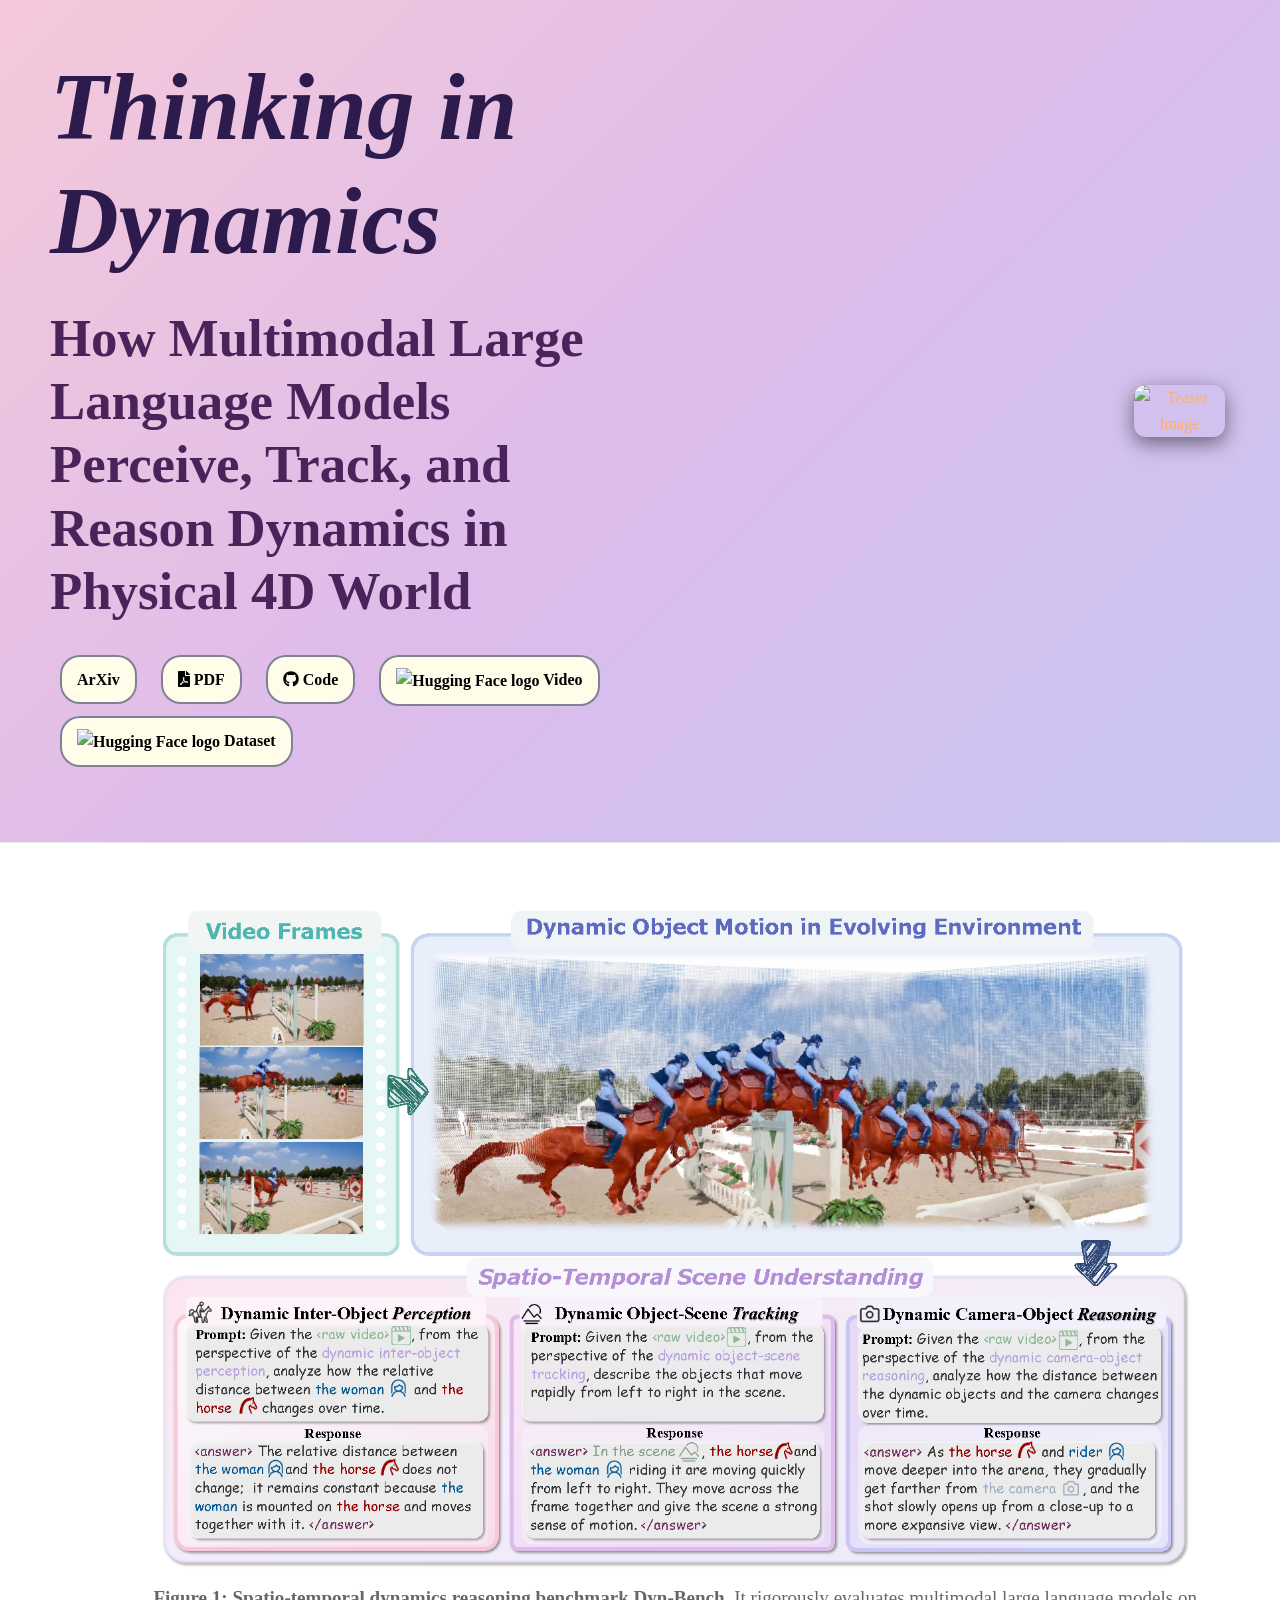
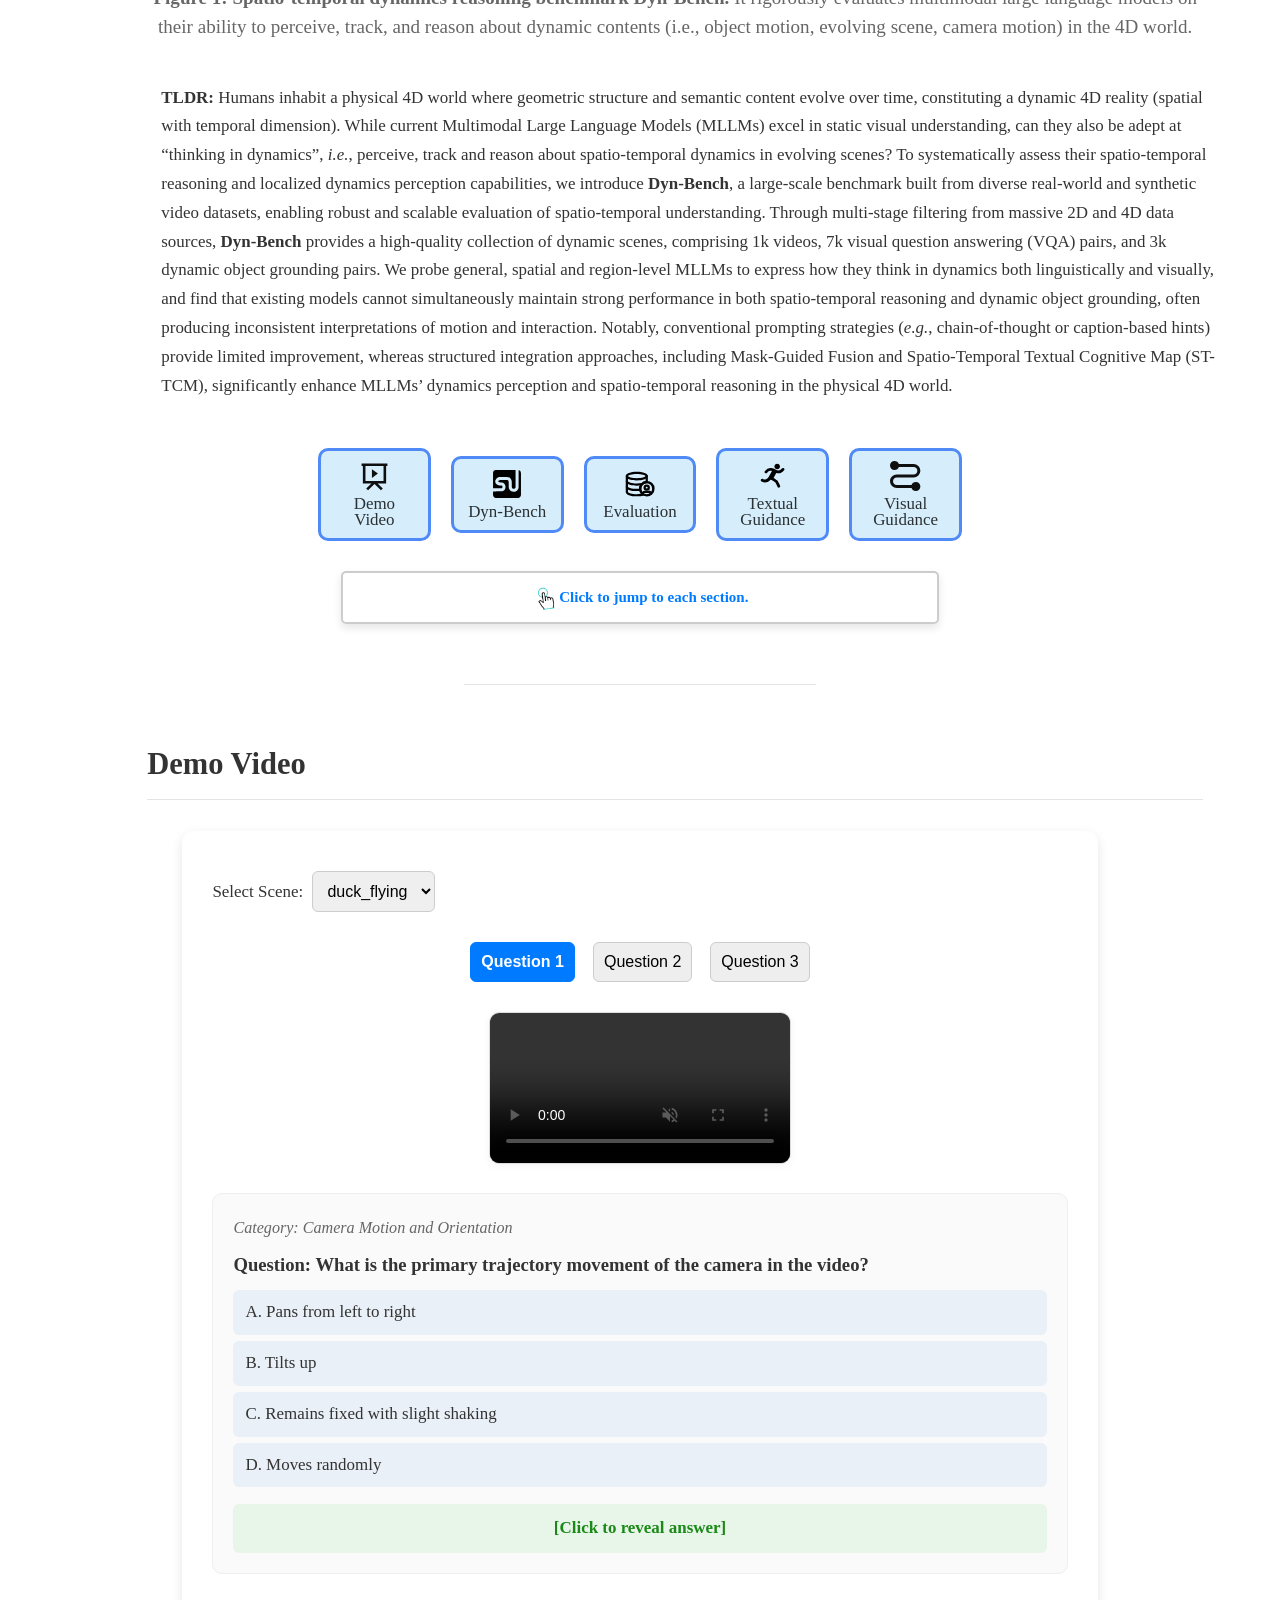
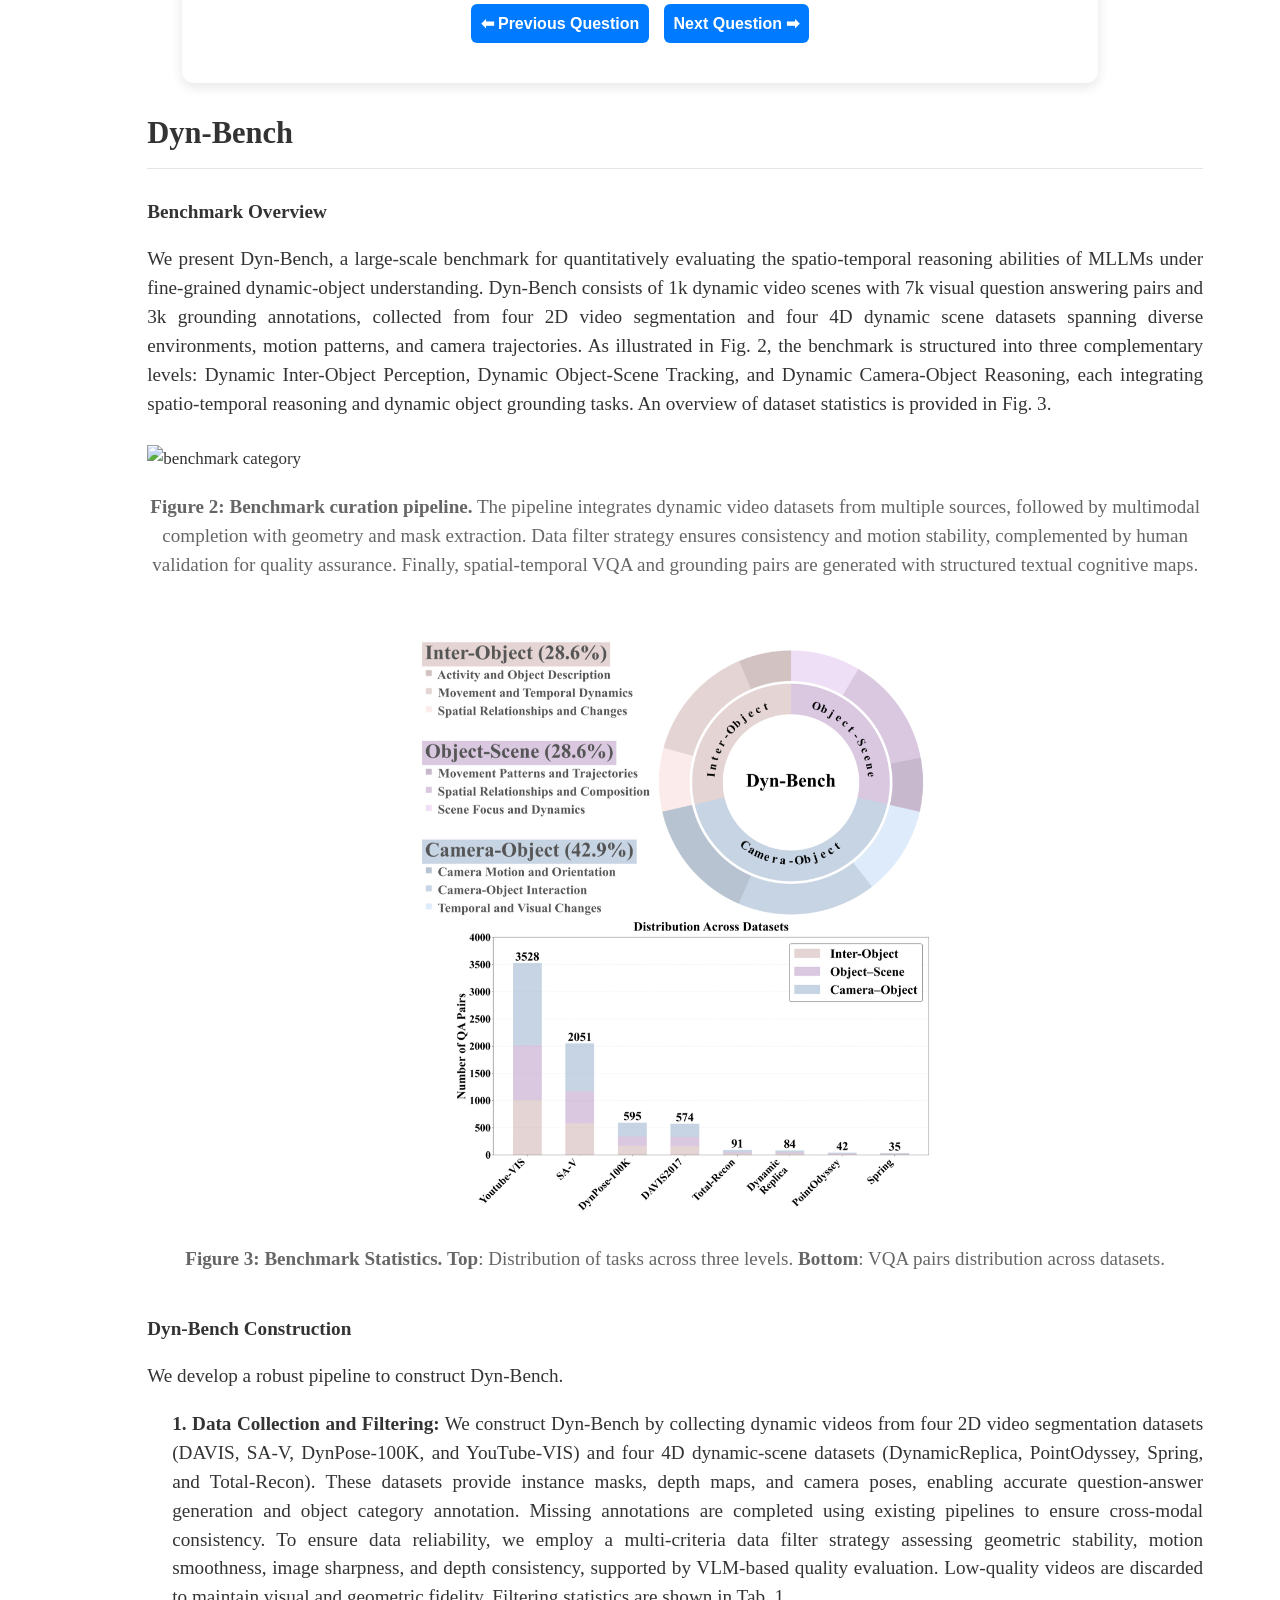
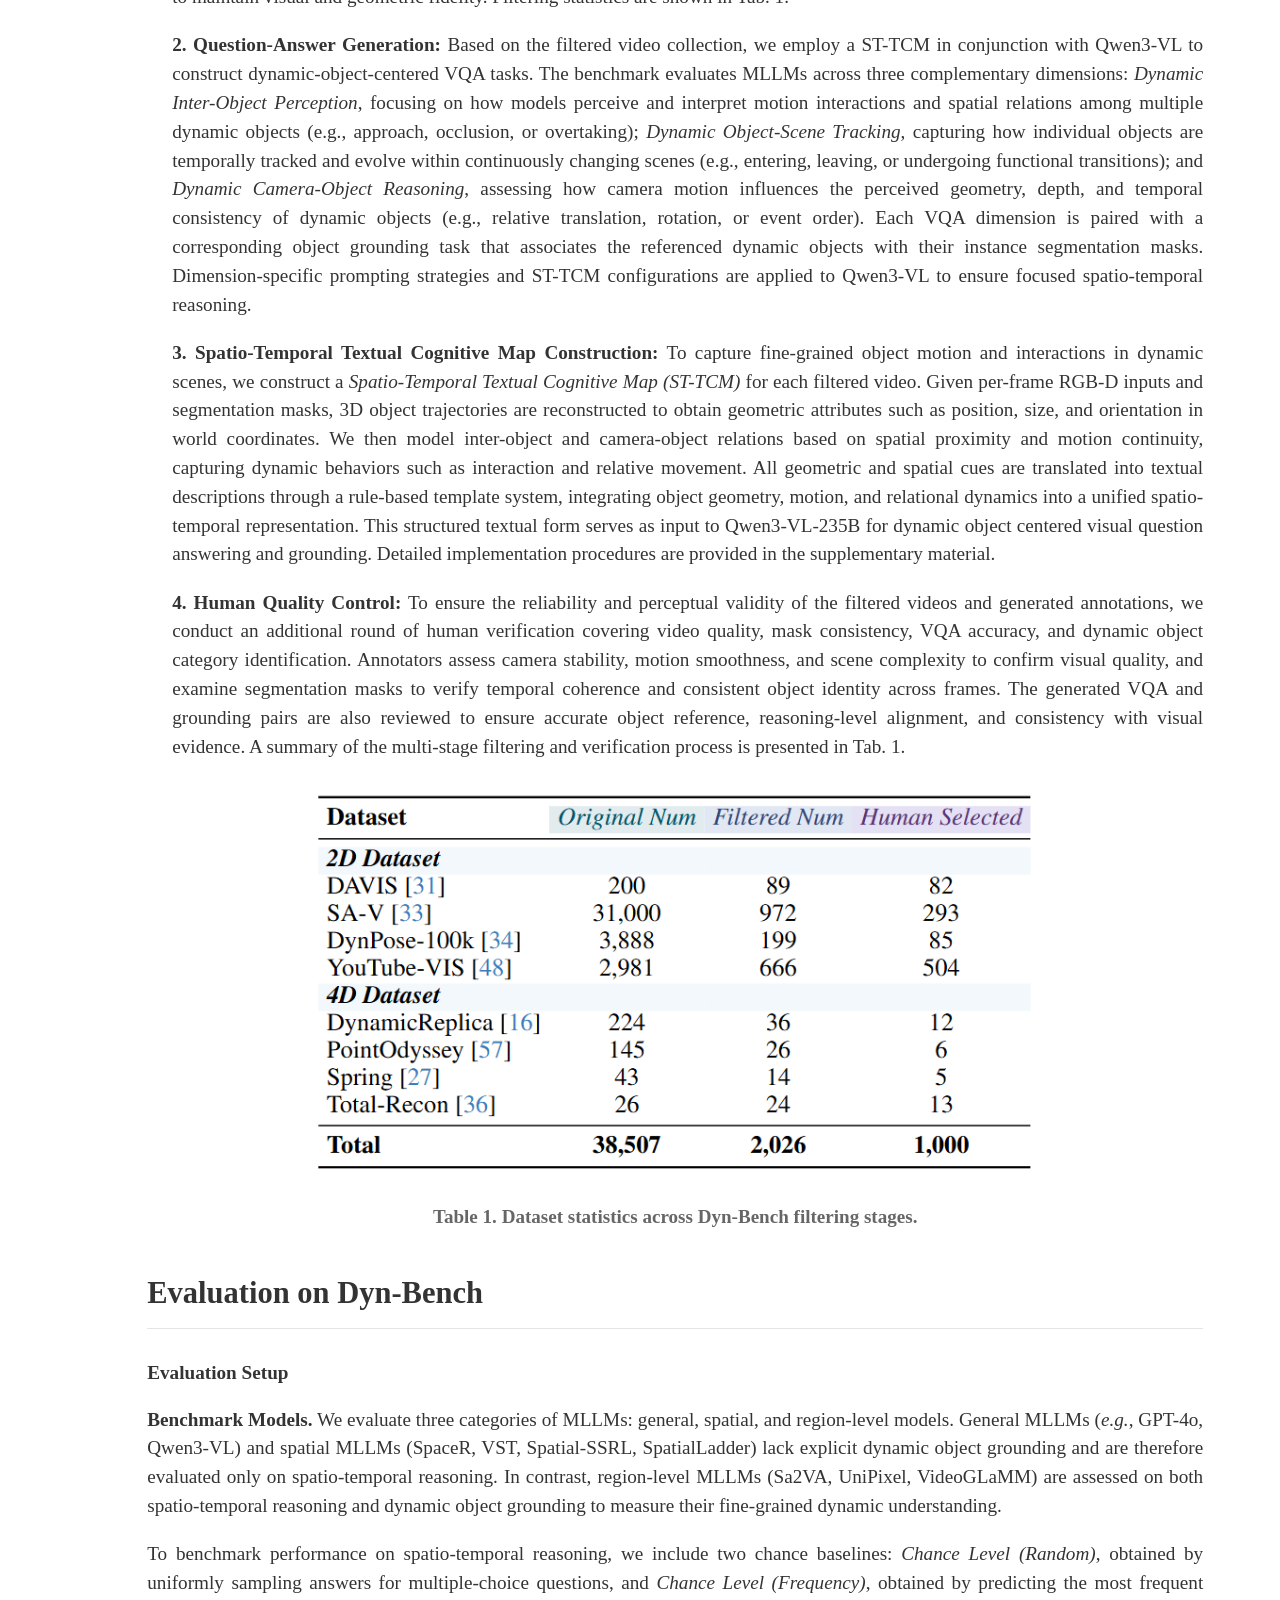
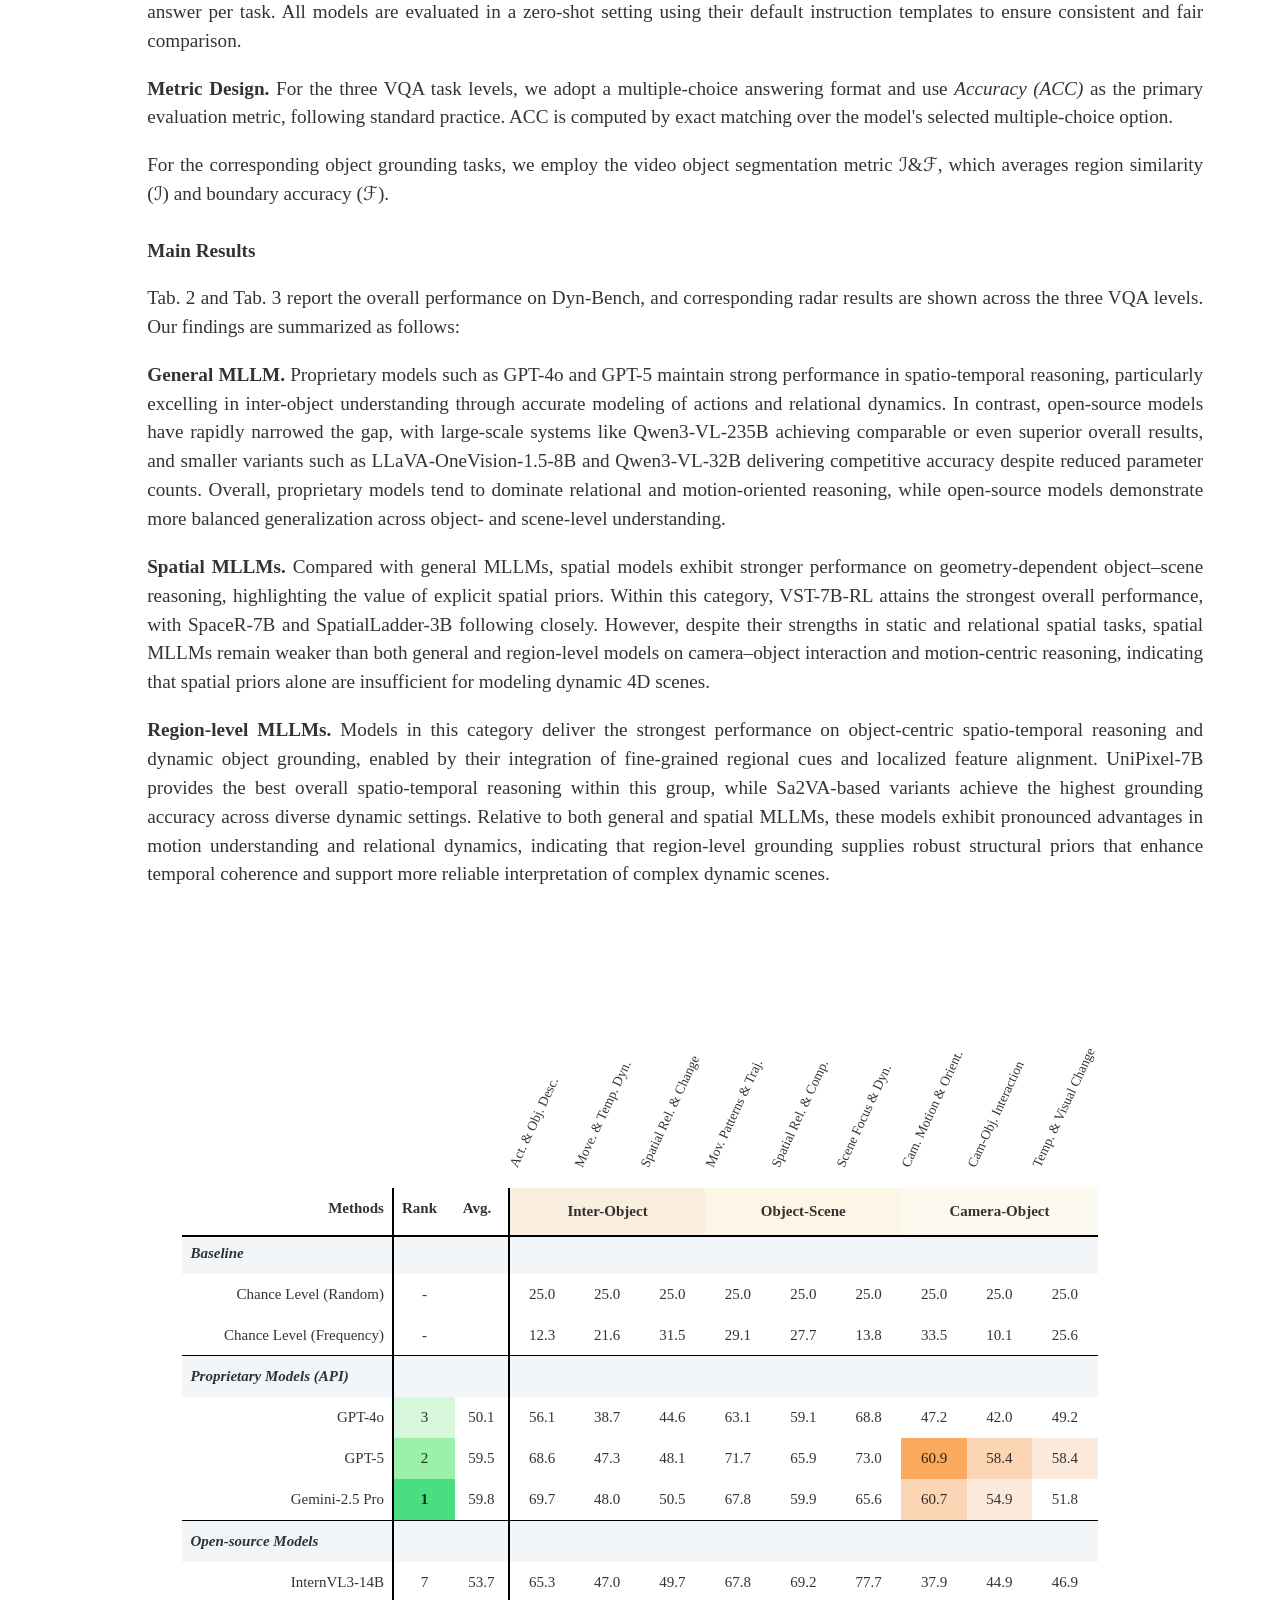
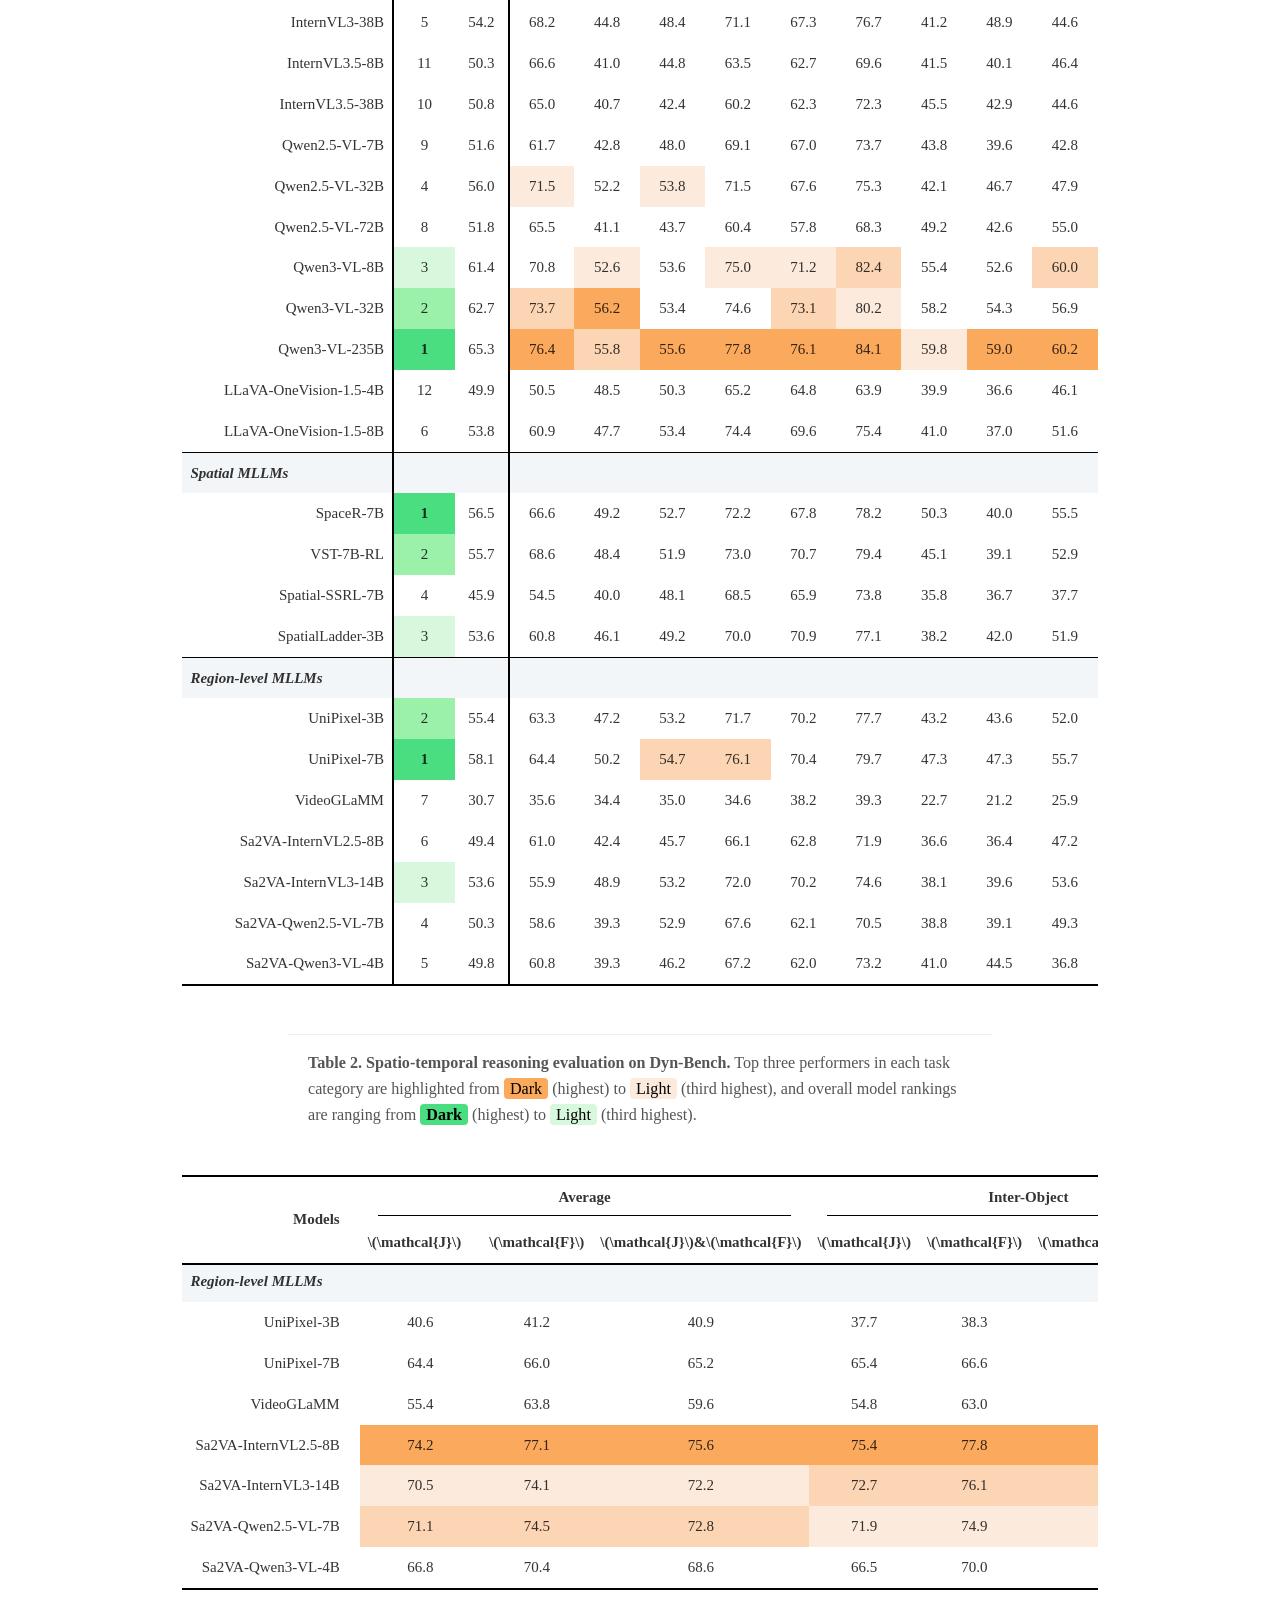
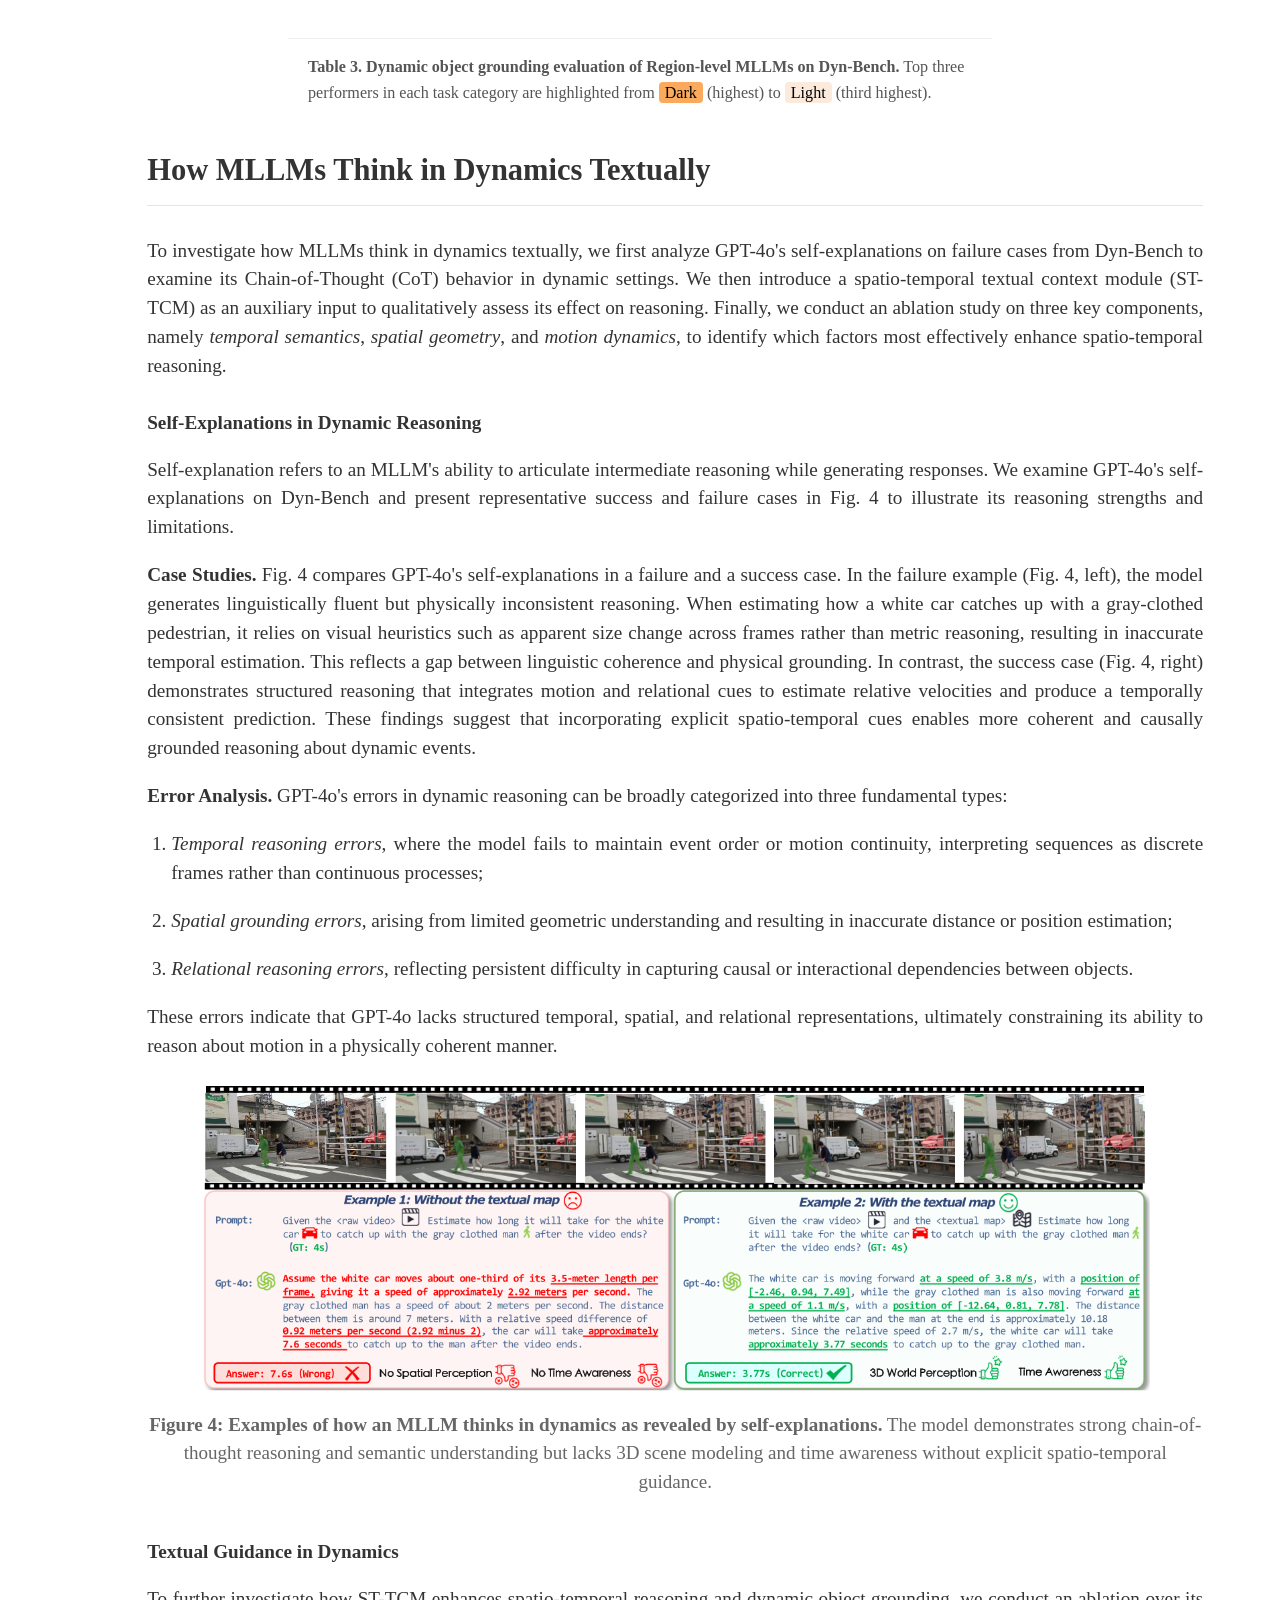
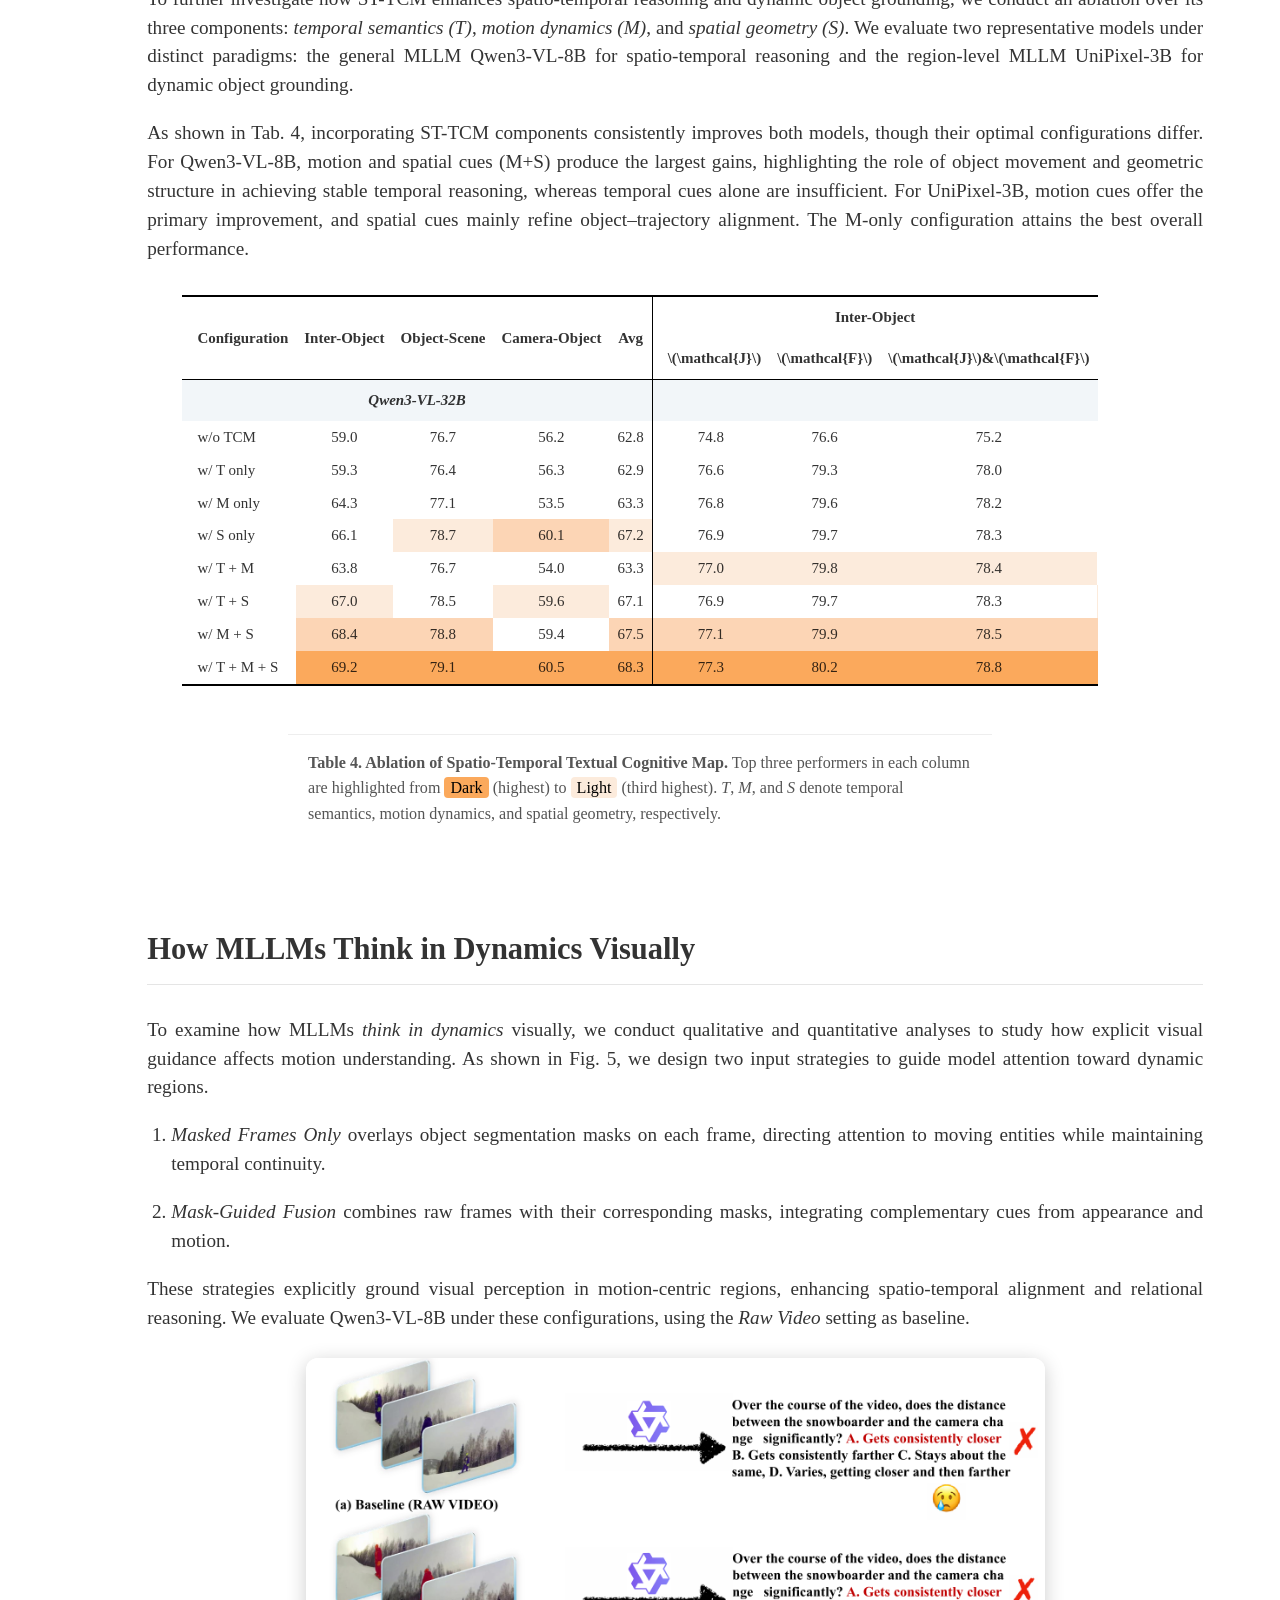
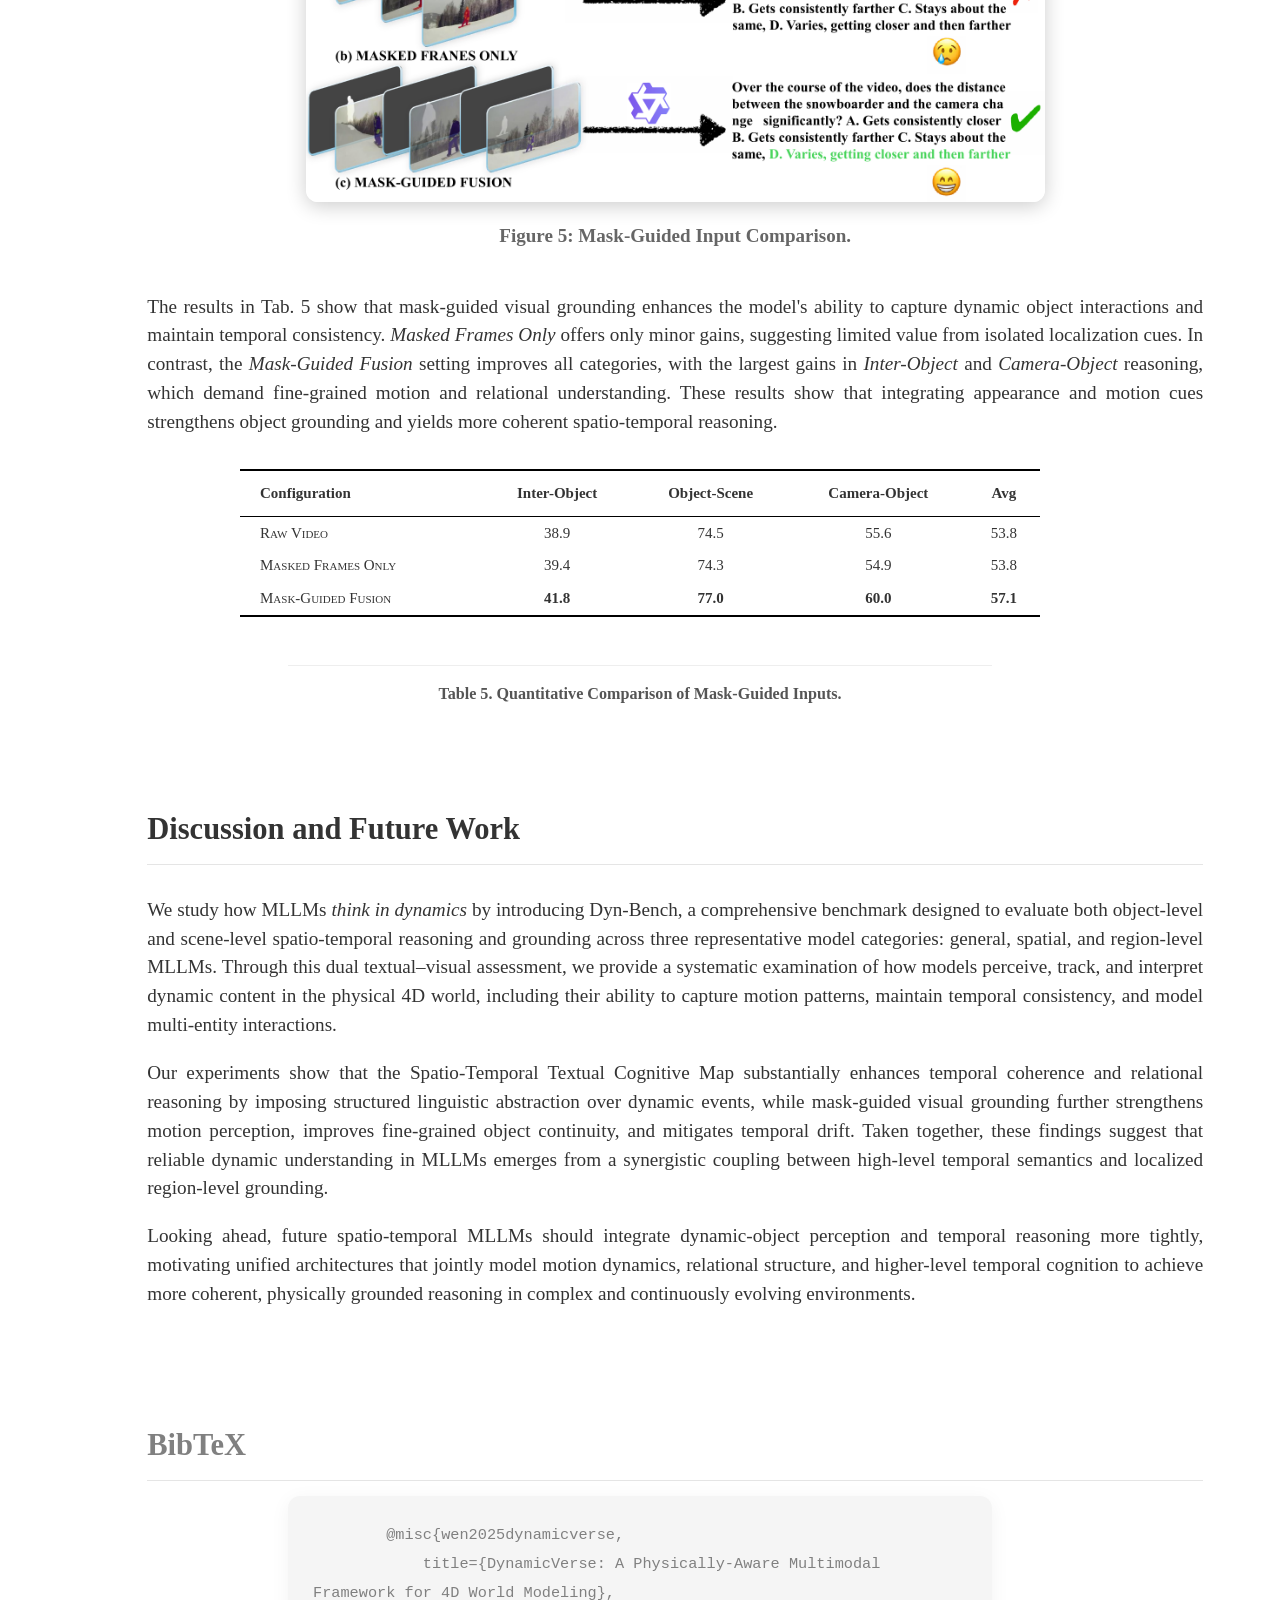
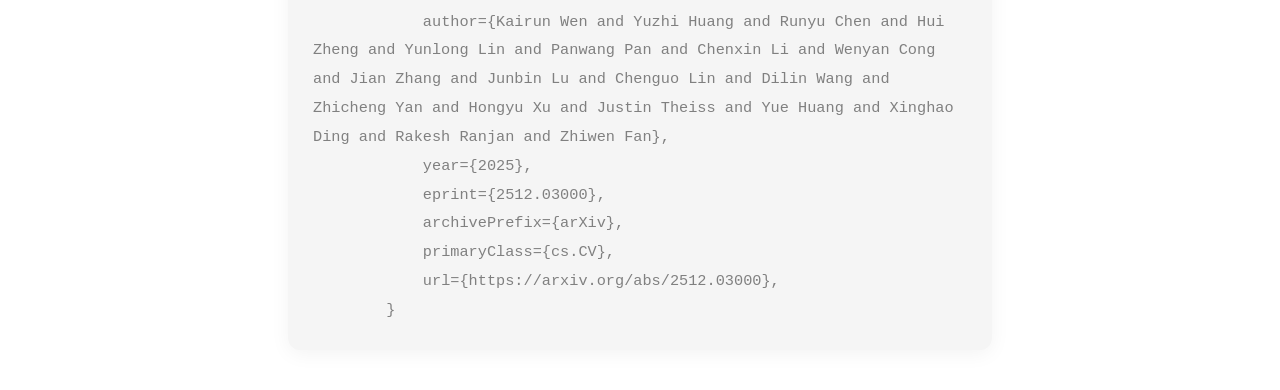
==== commit dd375ce3: "Add files via upload" ====
--- a/index.html
+++ b/index.html
@@ -779,11 +779,11 @@
                 
                 <script>
                     const data = {
-                    "bmx-trees": {
+                    "duck_flying": {
                         "turns": [
                         {
                             // 注意：数据里的 image 换成了 video，后缀换成了视频格式(如.mp4)
-                            "video": "static/img/videos/bmx-trees.mp4",
+                            "video": "static/img/videos/duck_flying.mp4",
                             "question": "What is the primary trajectory movement of the camera in the video?",
                             "category": "Camera Motion and Orientation",
                             "options": [
@@ -795,37 +795,37 @@
                             "answer": "A"
                         },
                         {
-                            "video": "static/img/videos/bmx-trees.mp4",
-                            "question": "Does the child on the bicycle remain stationary or move during the video?",
+                            "video": "static/img/videos/duck_flying.mp4",
+                            "question": "At what second does the duck fly off the ground?",
                             "category": "Activity and Object Description",
                             "options": [
-                                "A. Remains completely stationary",
-                                "B. Moves intermittently with pauses",
-                                "C. Moves continuously from start to finish",
-                                "D. Moves only in the first half"
+                                "A. 0.1s",
+                                "B. 0.8s",
+                                "C. 1.2s",
+                                "D. 2s"
                             ],
                             "answer": "C"
                         },
                         {
-                            "video": "static/img/videos/bmx-trees.mp4",
-                            "question": "How does the boy on the bicycle move in relation to the graffiti wall as the scene progresses?",
+                            "video": "static/img/videos/duck_flying.mp4",
+                            "question": "In which direction does the duck fly at the end of the video?",
                             "category": "Movement Patterns and Trajectories",
                             "options": [
-                                "A. He rides away from the wall, moving deeper into the background.",
-                                "B. He rides parallel to the wall, staying at a consistent distance.",
-                                "C. He rides toward the wall and stops beside it.",
-                                "D. He rides in a circle around the wall."
+                                "A. Towards the camera",
+                                "B. Towards the river",
+                                "C. Towards the left side",
+                                "D. Towards the right side"
                             ],
                             "answer": "B"
                         },
                         ]
                     },
                     
-                    "lady-running": {
+                    "skater": {
                         "turns": [
                         {
-                            "video": "static/img/videos/lady-running.mp4",
-                            "question": "What is the primary trajectory movement of the camera in the video?",
+                            "video": "static/img/videos/skater.mp4",
+                            "question": "What is the primary trajectory movement of the camera at  the end of the video?",
                             "category": "Camera Motion and Orientation",
                             "options": [
                                 "A. Pans left and dollies forward ",
@@ -833,40 +833,40 @@
                                 "C. Pans from right to left",
                                 "D. Complex movements including panning left, tilting down, panning right and tilting up."
                             ],
-                            "answer": "A"
-                        },
-                        {
-                            "video": "static/img/videos/lady-running.mp4",
-                            "question": "What best describes the main activity in the video?",
-                            "category": "Activity and Object Description",
-                            "options": [
-                                "A. A person is walking slowly through a dining area",
-                                "B. A person is running energetically through a dining area",
-                                "C. A person is sitting quietly at a table",
-                                "D. A person is dancing in place"
-                            ],
                             "answer": "B"
                         },
                         {
-                            "video": "static/img/videos/lady-running.mp4",
-                            "question": "How does the woman in the colorful top move through the room as the scene progresses?",
-                            "category": "Movement Patterns and Trajectories",
+                            "video": "static/img/videos/skater.mp4",
+                            "question": "At the beginning of the video, relative to the man in black's perspective, where is the man in yellow positioned?",
+                            "category": "Activity and Object Description",
                             "options": [
-                                "A. She walks slowly toward the back of the room, then turns and walks back toward the camera.",
-                                "B. She runs directly toward the camera, then stops near the foreground.",
-                                "C. She moves steadily away from the camera, weaving between tables and people.",
-                                "D. She remains seated at a table near the entrance for the entire scene."
+                                "A. To his left",
+                                "B. To his right",
+                                "C. To his front-left",
+                                "D. To his front-right"
                             ],
                             "answer": "C"
                         },
+                        {
+                            "video": "static/img/videos/skater.mp4",
+                            "question": "How does the distance between two men change?",
+                            "category": "Movement Patterns and Trajectories",
+                            "options": [
+                                "A. Get closer first and then farther away",
+                                "B. First get farther, then get closer",
+                                "C. The distance remains stable and unchanged",
+                                "D. The distance gradually increases"
+                            ],
+                            "answer": "A"
+                        },
                         ]
                     },
                 
-                    "sav_017357": {
+                    "dog_chase": {
                         "turns": [
                         {
-                            "video": "static/img/videos/sav_017357.mp4",
-                            "question": "What is the camera angle relative to the white dog?",
+                            "video": "static/img/videos/dog_chase.mp4",
+                            "question": "What is the camera angle relative to the black dog?",
                             "category": "Camera-Object Interaction",
                             "options": [
                                 "A. Eye-Level: The camera is at roughly the same height as the white dog.",
@@ -877,28 +877,28 @@
                             "answer": "B"
                         },
                         {
-                            "video": "static/img/videos/sav_017357.mp4",
-                            "question": "How many animals cross the road during the video?",
+                            "video": "static/img/videos/dog_chase.mp4",
+                            "question": "In which direction is the duck moving when the black dog lay down for the second time?",
                             "category": "Activity and Object Description",
                             "options": [
-                                "A. 1",
-                                "B. 2",
-                                "C. 3",
-                                "D. 4"
+                                "A. To the left",
+                                "B. To the right",
+                                "C. Remain stationary",
+                                "D. Toward the camera"
                             ],
                             "answer": "A"
                         },
                         {
-                            "video": "static/img/videos/sav_017357.mp4",
-                            "question": "What is the final destination of the dog’s movement in the scene?",
+                            "video": "static/img/videos/dog_chase.mp4",
+                            "question": "How does the distance between the black dog and the duck change throughout the video?",
                             "category": "Movement Patterns and Trajectories",
                             "options": [
-                                "A. It enters a house through an open doorway.",
-                                "B. It jumps into the back of the white pickup truck.",
-                                "C. It sits down on the sidewalk near the silver SUV.",
-                                "D. It runs off-screen toward the left side of the street."
+                                "A. It first decreases, then increases",
+                                "B. It first increases, then decreases, and finally increases again",
+                                "C. The distance remains constant",
+                                "D. The distance increases gradually"
                             ],
-                            "answer": "A"
+                            "answer": "B"
                         },
                         
                         ]
@@ -1618,65 +1618,65 @@
                                     </thead>
                                     <tbody>
                                         <tr class="bg-blue-title">
-                                            <td colspan="5" class="col-divider" style="text-align: center; padding-left: 0;">Qwen3-VL-8B</td>
-                                            <td colspan="9" style="text-align: center;">UniPixel-3B</td>
+                                            <td colspan="5" class="col-divider" style="text-align: center; padding-left: 0;">Qwen3-VL-32B</td>
+                                            <td colspan="9" style="text-align: center;">Sa2VA-InternVL2.5-8B</td>
                                         </tr>
                                         
                                         <tr>
                                             <td>w/o TCM</td>
-                                            <td>55.6</td><td>74.5</td><td>39.0</td><td class="col-divider">53.8</td>
-                                            <td>37.7</td><td>38.3</td><td>38.1</td>
-                                            <td>45.8</td><td>46.6</td><td>46.2</td>
-                                            <td>38.2</td><td>38.8</td><td>38.5</td>
+                                            <td>59.0</td><td>76.7</td><td>56.2</td><td class="col-divider">62.8</td>
+                                            <td>74.8</td><td>76.6</td><td>75.2</td>
+                                            <td>78.4</td><td>81.7</td><td>80.0</td>
+                                            <td>70.3</td><td>73.5</td><td>71.9</td>
                                         </tr>
                                         <tr>
                                             <td>w/ T only</td>
-                                            <td>55.4</td><td>74.9</td><td>39.3</td><td class="col-divider">54.1</td>
-                                            <td>42.5</td><td>42.9</td><td>42.7</td>
-                                            <td>49.5</td><td>50.4</td><td>50.0</td>
-                                            <td>44.6</td><td>45.5</td><td>45.0</td>
+                                            <td>59.3</td><td>76.4</td><td>56.3</td><td class="col-divider">62.9</td>
+                                            <td>76.6</td><td>79.3</td><td>78.0</td>
+                                            <td>79.7</td><td>82.9</td><td>81.3</td>
+                                            <td>73.0</td><td>76.1</td><td>74.6</td>
                                         </tr>
                                         <tr>
                                             <td>w/ M only</td>
-                                            <td>64.1</td><td>76.6</td><td>48.6</td><td class="col-divider">61.0</td>
-                                            <td class="heat-high">56.5</td><td class="heat-high">58.0</td><td class="heat-high">57.2</td>
-                                            <td class="heat-high">59.9</td><td class="heat-high">61.7</td><td class="heat-high">60.8</td>
-                                            <td class="heat-high">57.6</td><td class="heat-high">59.1</td><td class="heat-high">58.3</td>
+                                            <td>64.3</td><td>77.1</td><td>53.5</td><td class="col-divider">63.3</td>
+                                            <td>76.8</td><td>79.6</td><td>78.2</td>
+                                            <td>79.7</td><td>83.0</td><td>81.4</td>
+                                            <td>73.8</td><td>77.3</td><td>75.5</td>
                                         </tr>
                                         <tr>
                                             <td>w/ S only</td>
-                                            <td>64.0</td><td>77.1</td><td>49.3</td><td class="col-divider">61.4</td>
-                                            <td class="heat-mid">51.1</td><td class="heat-mid">52.2</td><td class="heat-mid">51.7</td>
-                                            <td class="heat-mid">53.2</td><td class="heat-mid">54.2</td><td class="heat-mid">53.7</td>
-                                            <td class="heat-mid">50.0</td><td class="heat-mid">51.0</td><td class="heat-mid">50.5</td>
+                                            <td>66.1</td><td class="heat-low">78.7</td><td class="heat-mid">60.1</td><td class="col-divider heat-low">67.2</td>
+                                            <td>76.9</td><td>79.7</td><td>78.3</td>
+                                            <td>79.9</td><td>83.2</td><td>81.5</td>
+                                            <td>74.8</td><td>78.5</td><td>76.4</td>
                                         </tr>
                                         <tr>
                                             <td>w/ T + M</td>
-                                            <td class="heat-low">64.7</td><td class="heat-low">76.9</td><td class="heat-low">49.1</td><td class="col-divider heat-low">61.5</td>
-                                            <td>41.8</td><td>43.8</td><td>42.8</td>
-                                            <td>43.8</td><td>45.7</td><td>44.7</td>
-                                            <td>42.2</td><td>44.0</td><td>43.1</td>
+                                            <td>63.8</td><td>76.7</td><td>54.0</td><td class="col-divider">63.3</td>
+                                            <td class="heat-low">77.0</td><td class="heat-low">79.8</td><td class="heat-low">78.4</td>
+                                            <td>79.8</td><td>83.1</td><td>81.4</td>
+                                            <td>73.8</td><td>77.3</td><td>75.5</td>
                                         </tr>
                                         <tr>
                                             <td>w/ T + S</td>
-                                            <td>63.8</td><td>76.3</td><td>49.3</td><td class="col-divider">61.2</td>
-                                            <td>39.7</td><td>41.3</td><td>40.5</td>
-                                            <td>41.8</td><td>43.1</td><td>42.5</td>
-                                            <td>40.2</td><td>41.9</td><td>41.1</td>
+                                            <td class="heat-low">67.0</td><td>78.5</td><td class="heat-low">59.6</td><td class="col-divider">67.1</td>
+                                            <td>76.9</td><td>79.7</td><td>78.3</td>
+                                            <td class="heat-low">80.0</td><td class="heat-low">83.3</td><td class="heat-mid">81.8</td>
+                                            <td class="heat-low">74.9</td><td class="heat-low">78.6</td><td class="heat-low">76.7</td>
                                         </tr>
                                         <tr>
                                             <td>w/ M + S</td>
-                                            <td class="heat-high">69.4</td><td class="heat-high">78.4</td><td class="heat-high">52.4</td><td class="col-divider heat-high">64.7</td>
-                                            <td>37.9</td><td>39.2</td><td>38.6</td>
-                                            <td>39.5</td><td>41.0</td><td>40.2</td>
-                                            <td>37.2</td><td>38.7</td><td>37.9</td>
+                                            <td class="heat-mid">68.4</td><td class="heat-mid">78.8</td><td>59.4</td><td class="col-divider heat-mid">67.5</td>
+                                            <td class="heat-mid">77.1</td><td class="heat-mid">79.9</td><td class="heat-mid">78.5</td>
+                                            <td class="heat-mid">80.1</td><td class="heat-mid">83.5</td><td class="heat-low">81.6</td>
+                                            <td class="heat-mid">75.3</td><td class="heat-mid">78.9</td><td class="heat-mid">77.1</td>
                                         </tr>
                                         <tr>
                                             <td>w/ T + M + S</td>
-                                            <td class="heat-mid">69.2</td><td class="heat-mid">78.2</td><td class="heat-mid">52.1</td><td class="col-divider heat-mid">64.4</td>
-                                            <td class="heat-low">49.1</td><td class="heat-low">50.1</td><td class="heat-low">49.6</td>
-                                            <td class="heat-low">50.5</td><td class="heat-low">51.7</td><td class="heat-low">51.1</td>
-                                            <td class="heat-low">47.4</td><td class="heat-low">48.3</td><td class="heat-low">47.9</td>
+                                            <td class="heat-high">69.2</td><td class="heat-high">79.1</td><td class="heat-high">60.5</td><td class="col-divider heat-high">68.3</td>
+                                            <td class="heat-high">77.3</td><td class="heat-high">80.2</td><td class="heat-high">78.8</td>
+                                            <td class="heat-high">80.2</td><td class="heat-high">83.6</td><td class="heat-high">81.9</td>
+                                            <td class="heat-high">75.4</td><td class="heat-high">79.1</td><td class="heat-high">77.3</td>
                                         </tr>
                                     </tbody>
                                 </table>
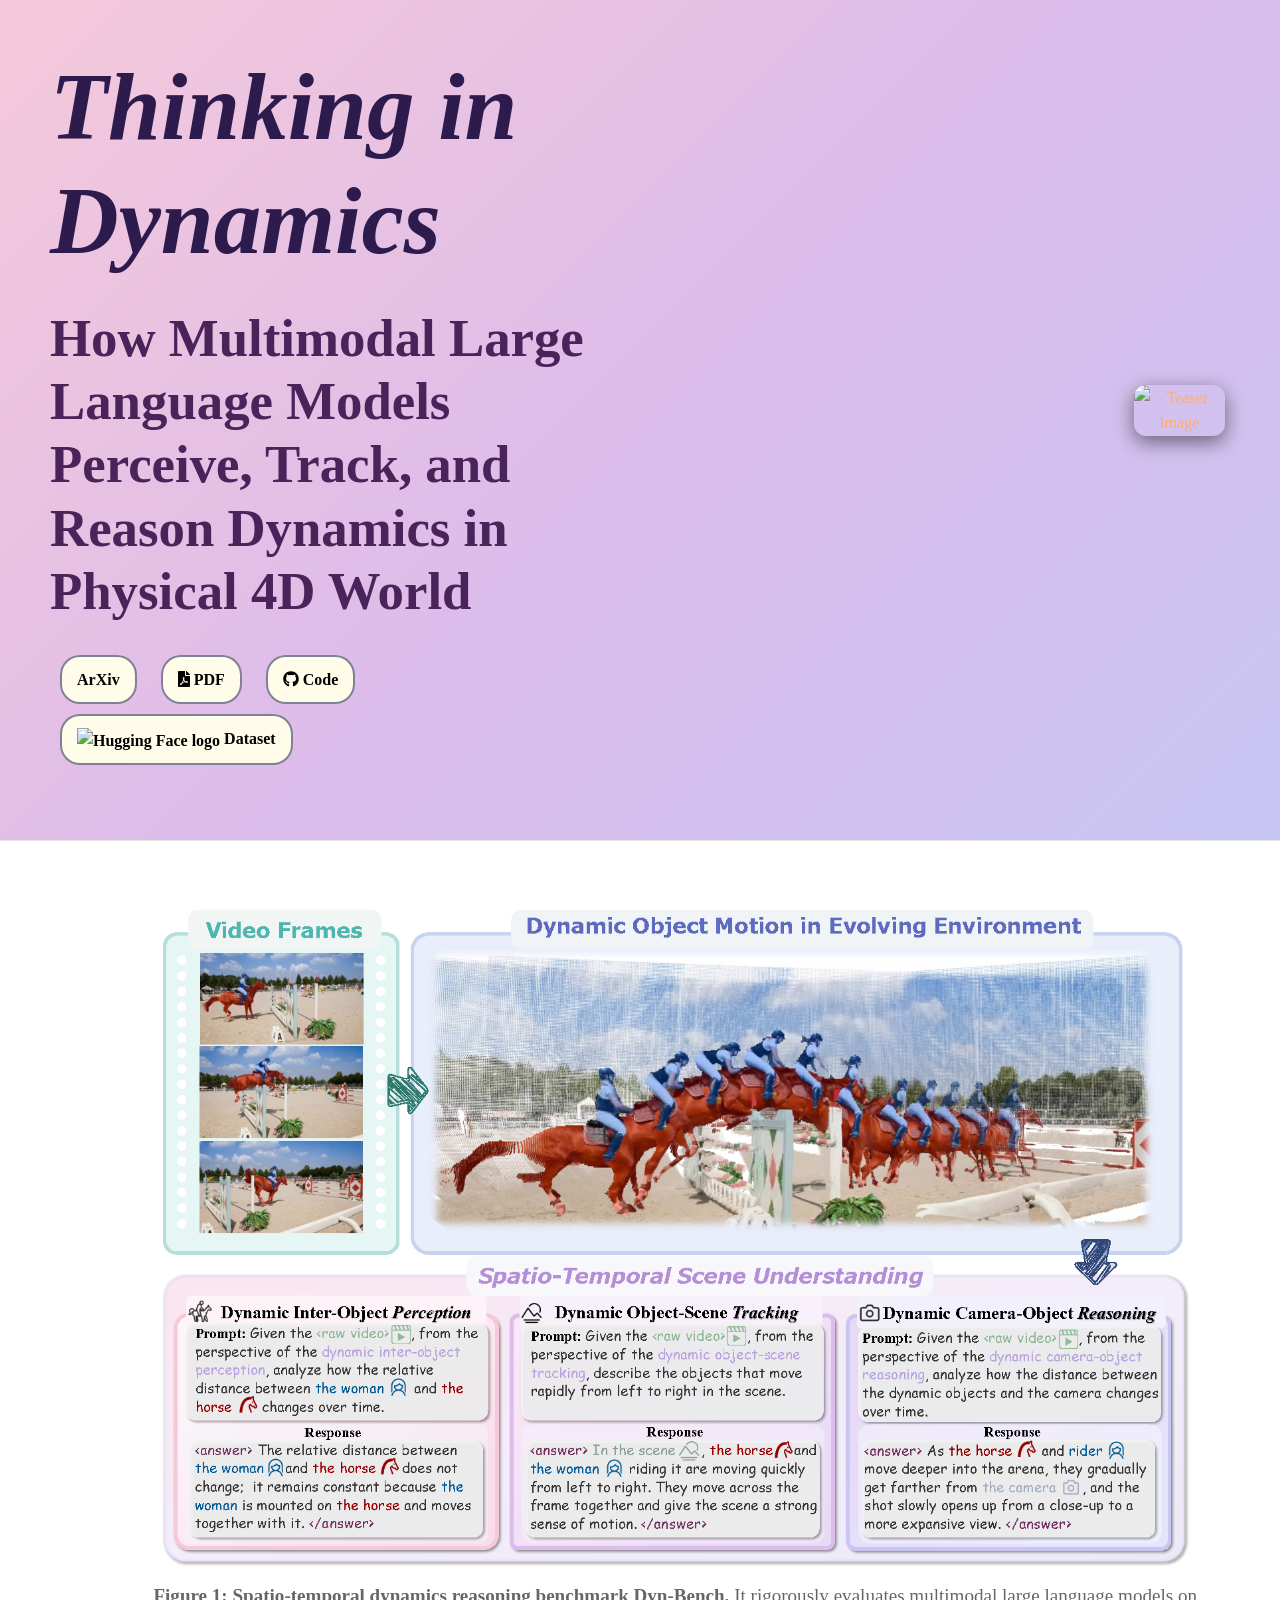
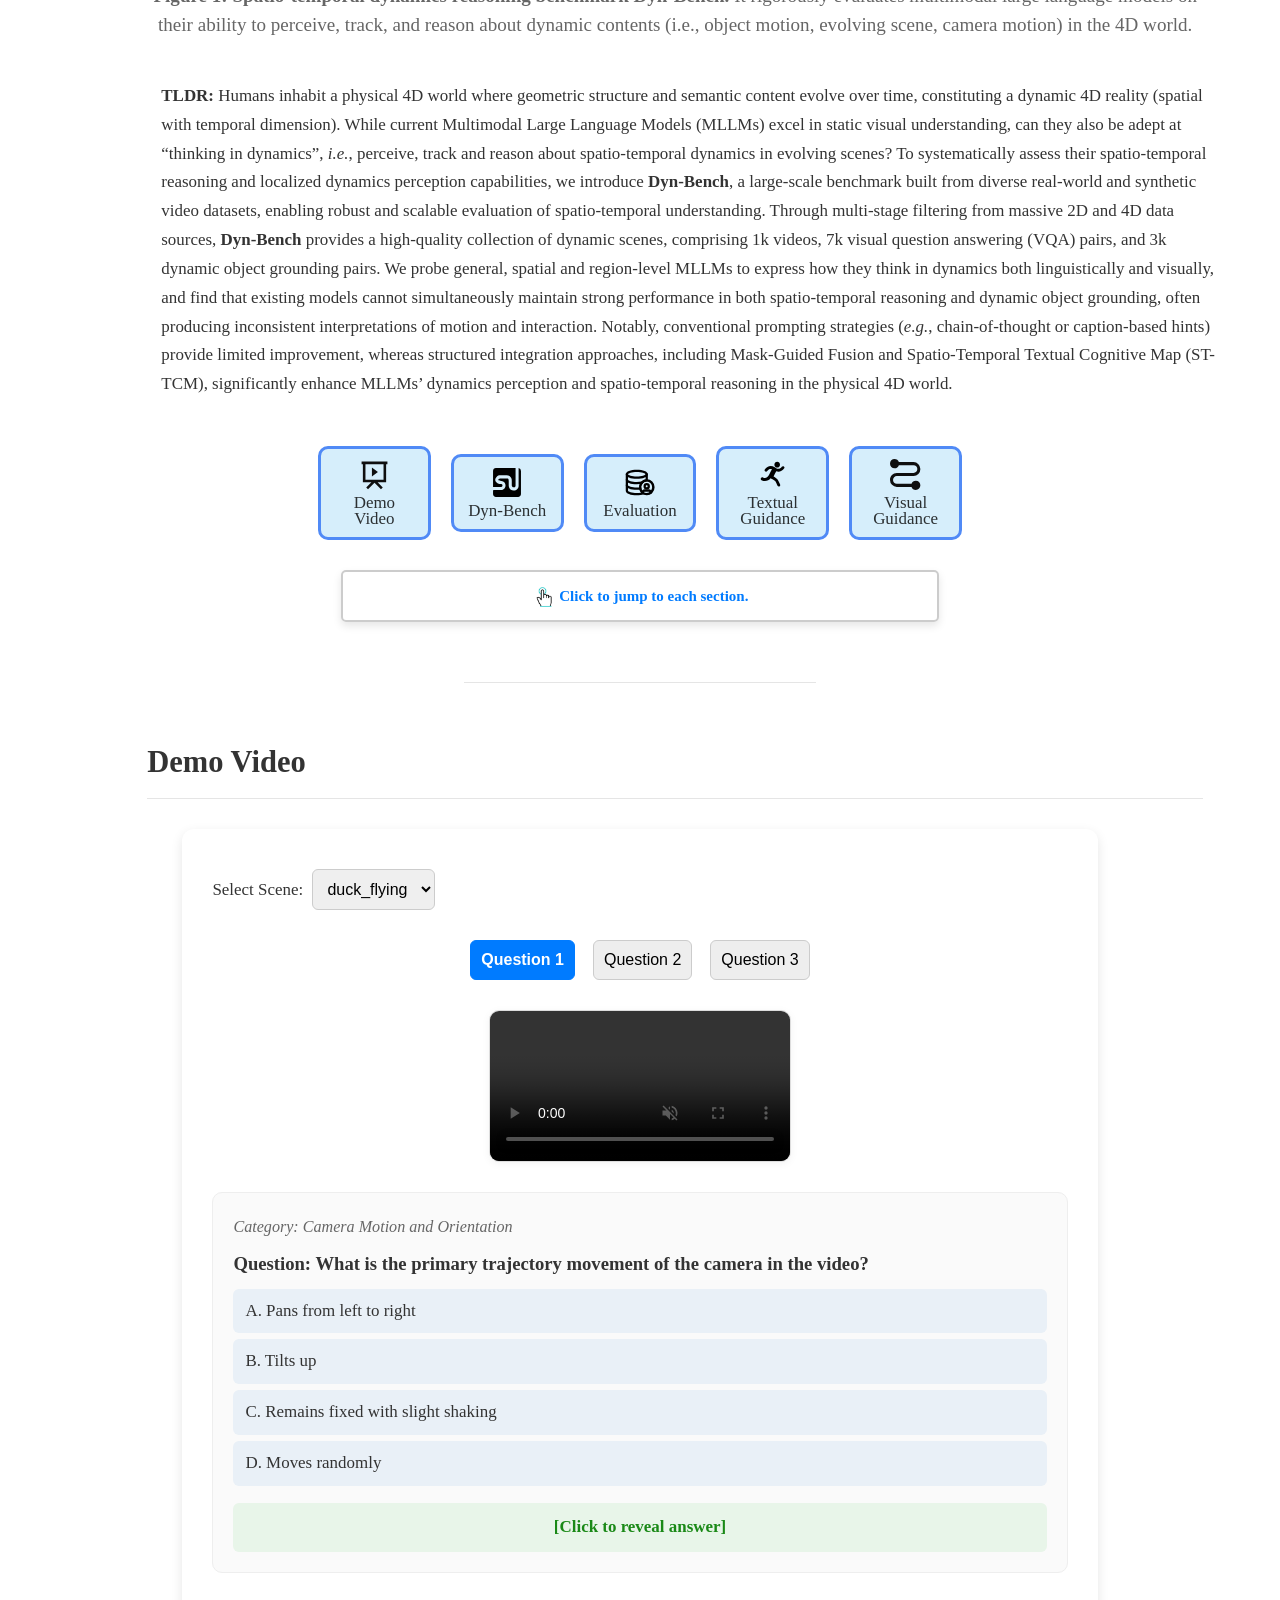
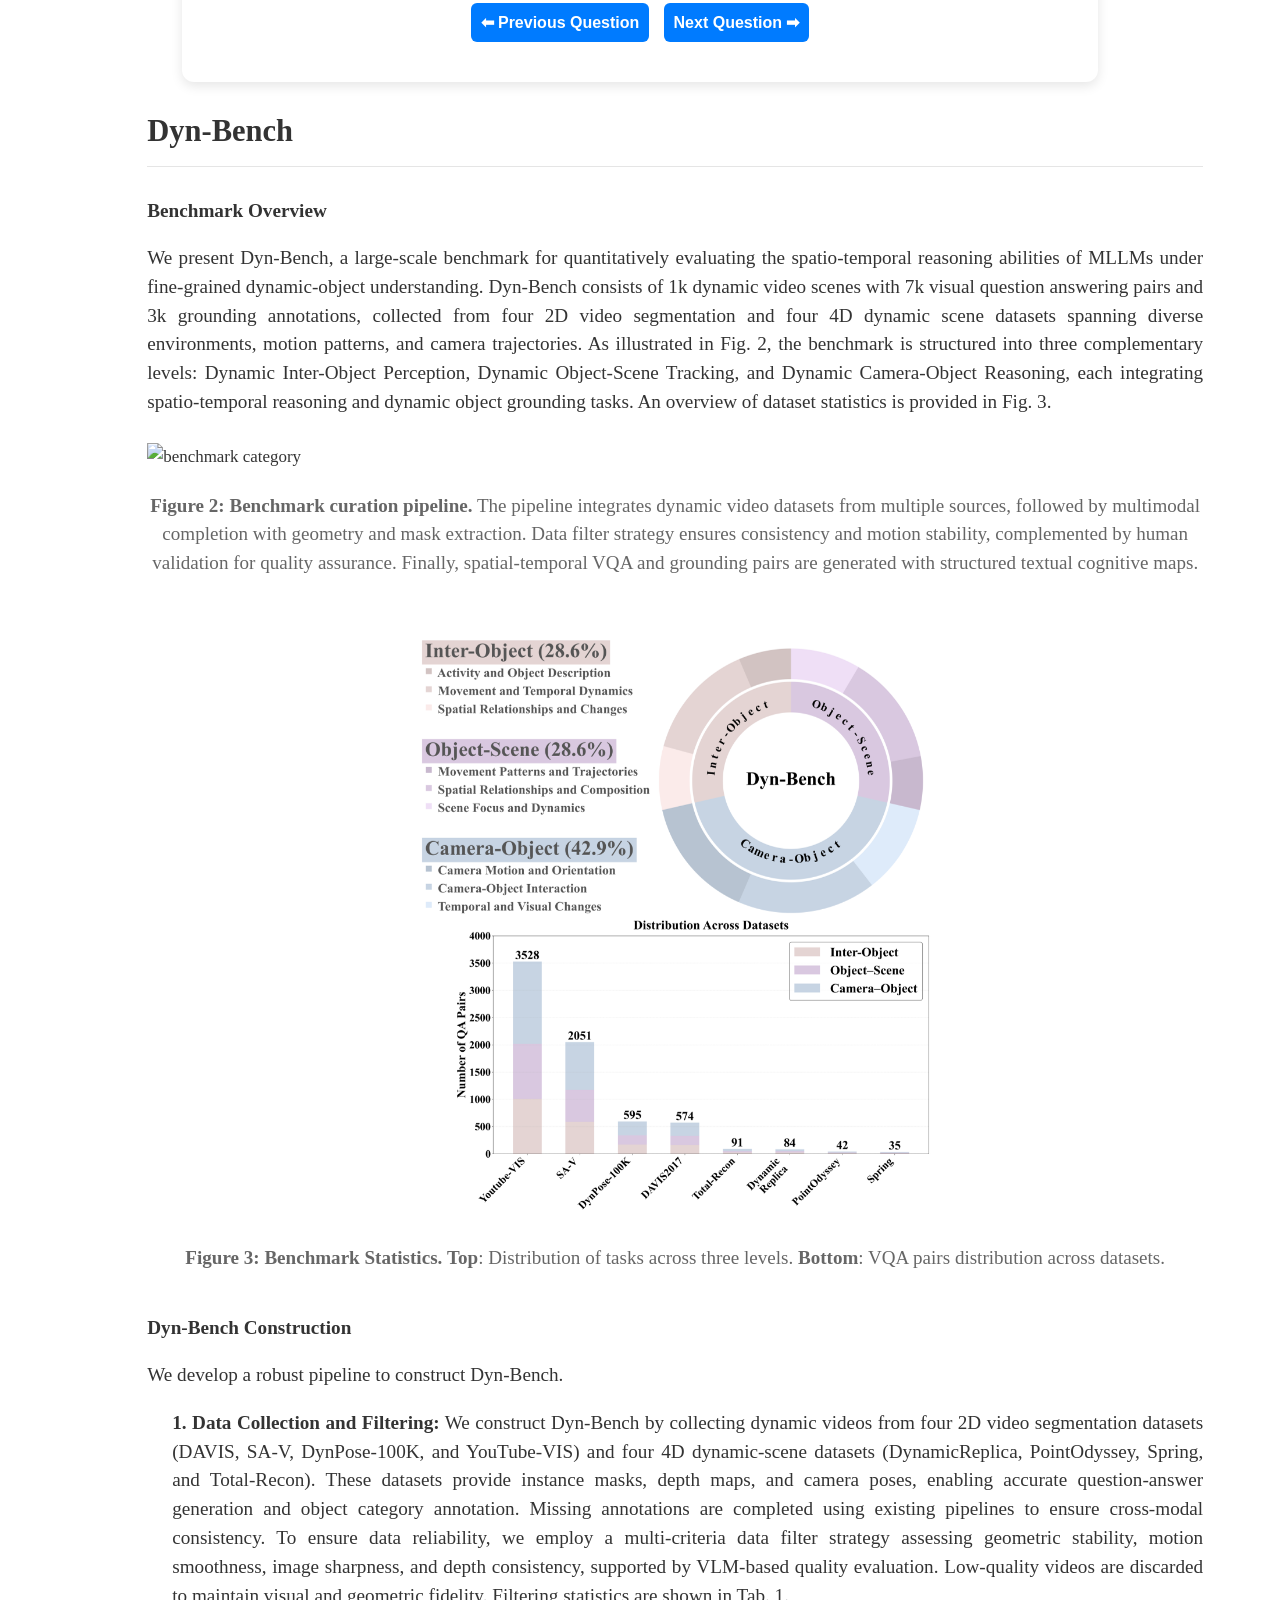
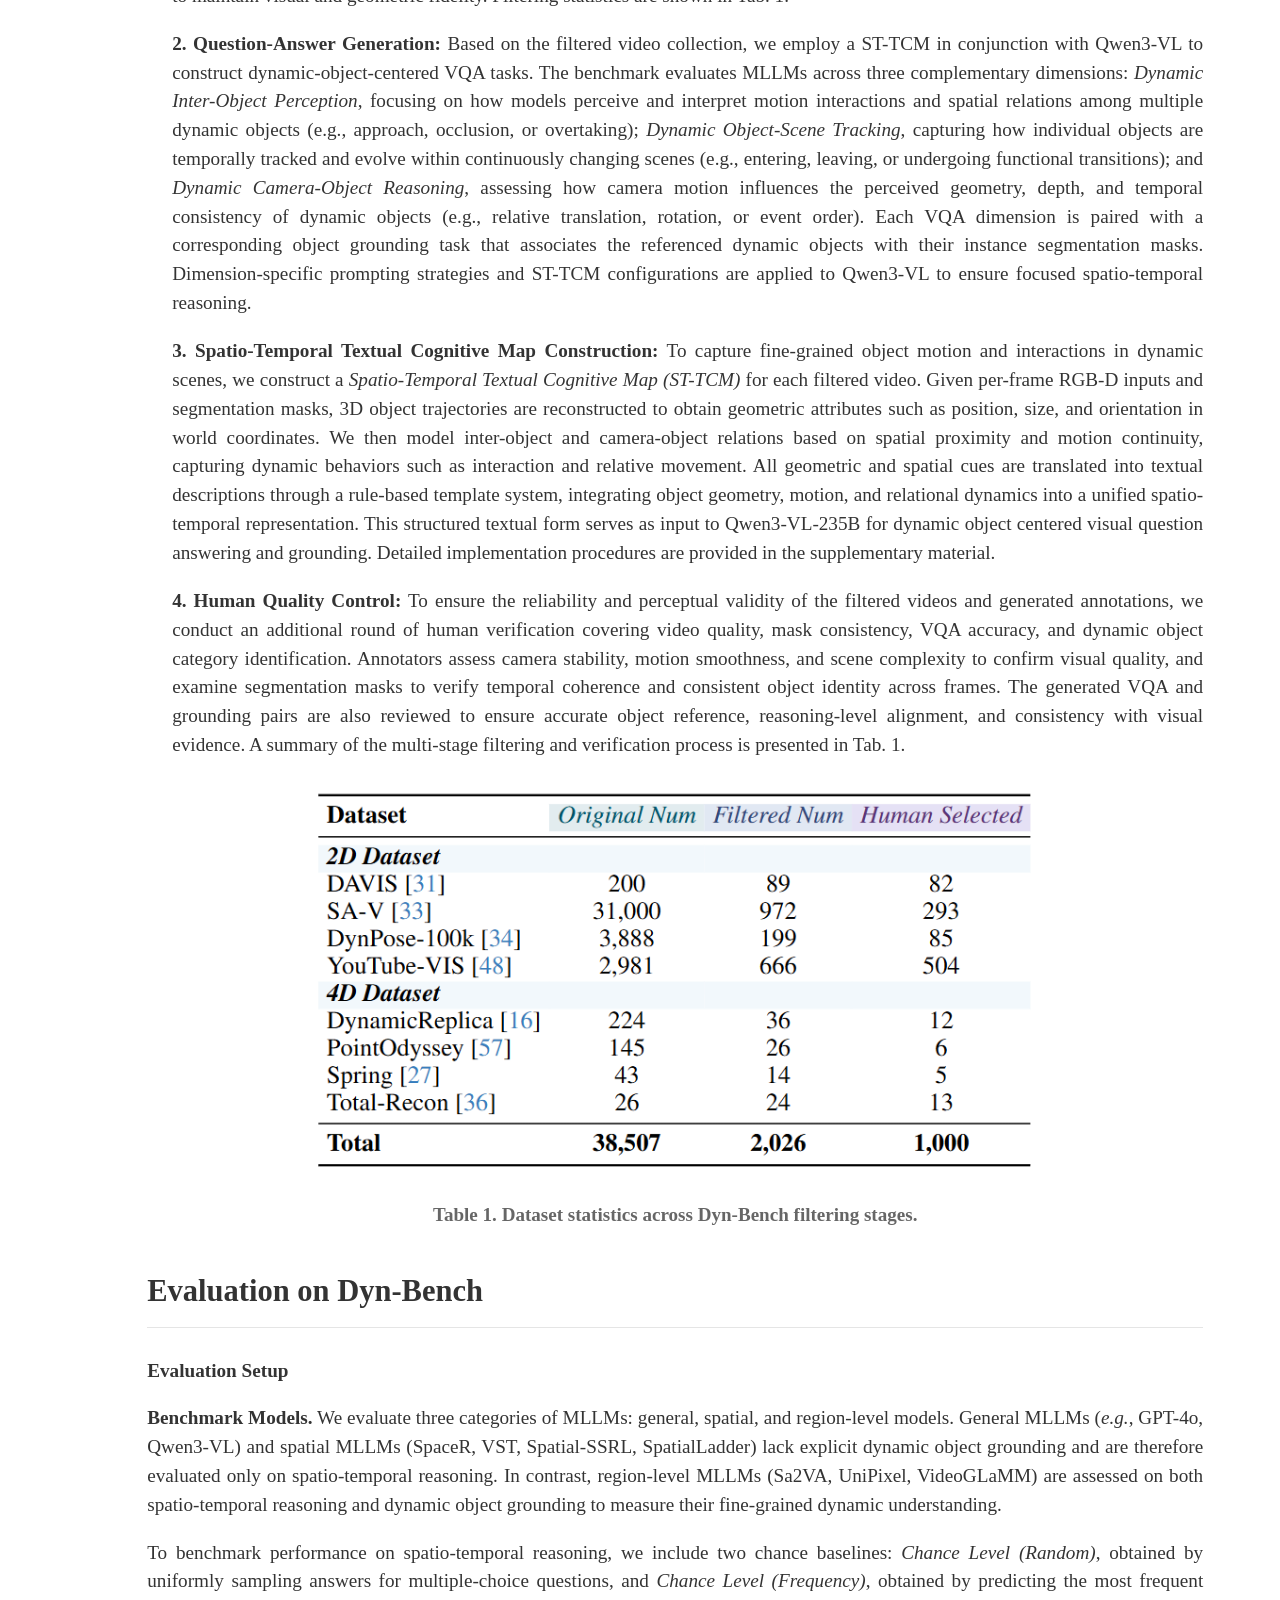
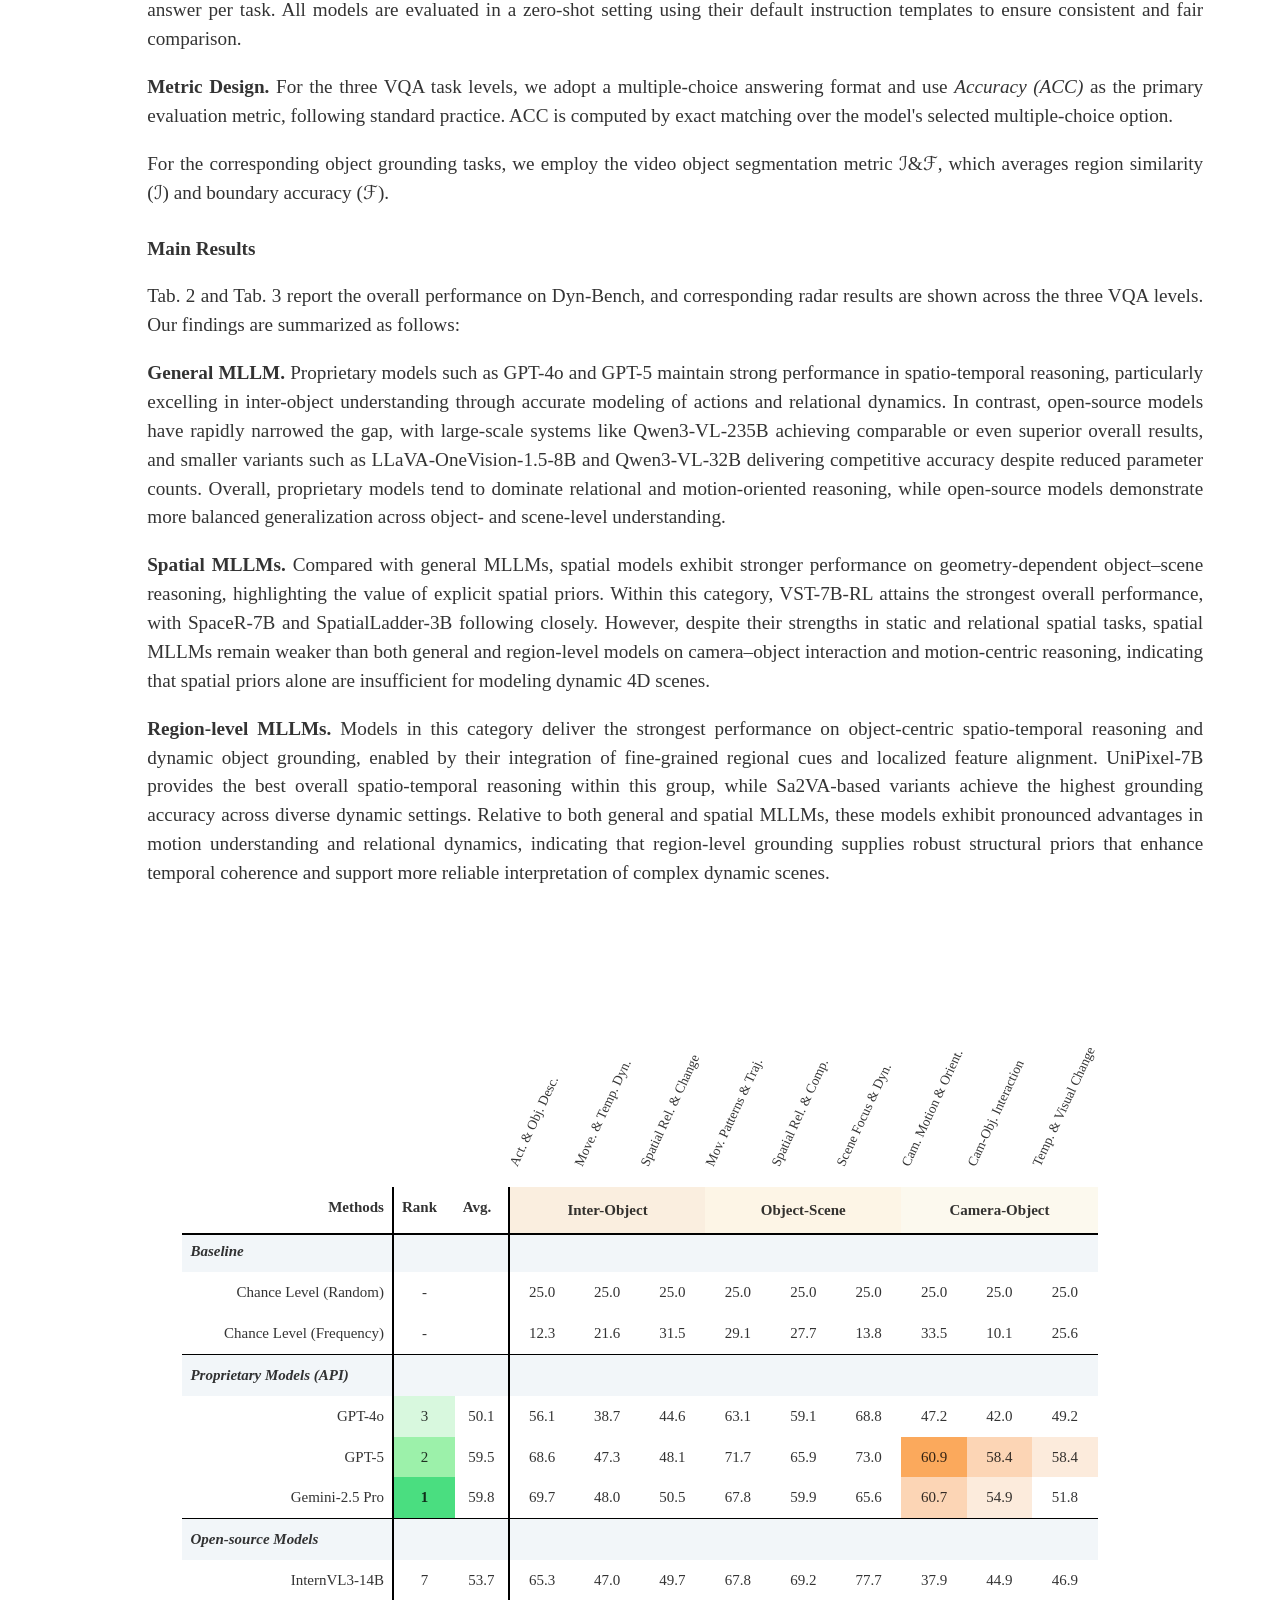
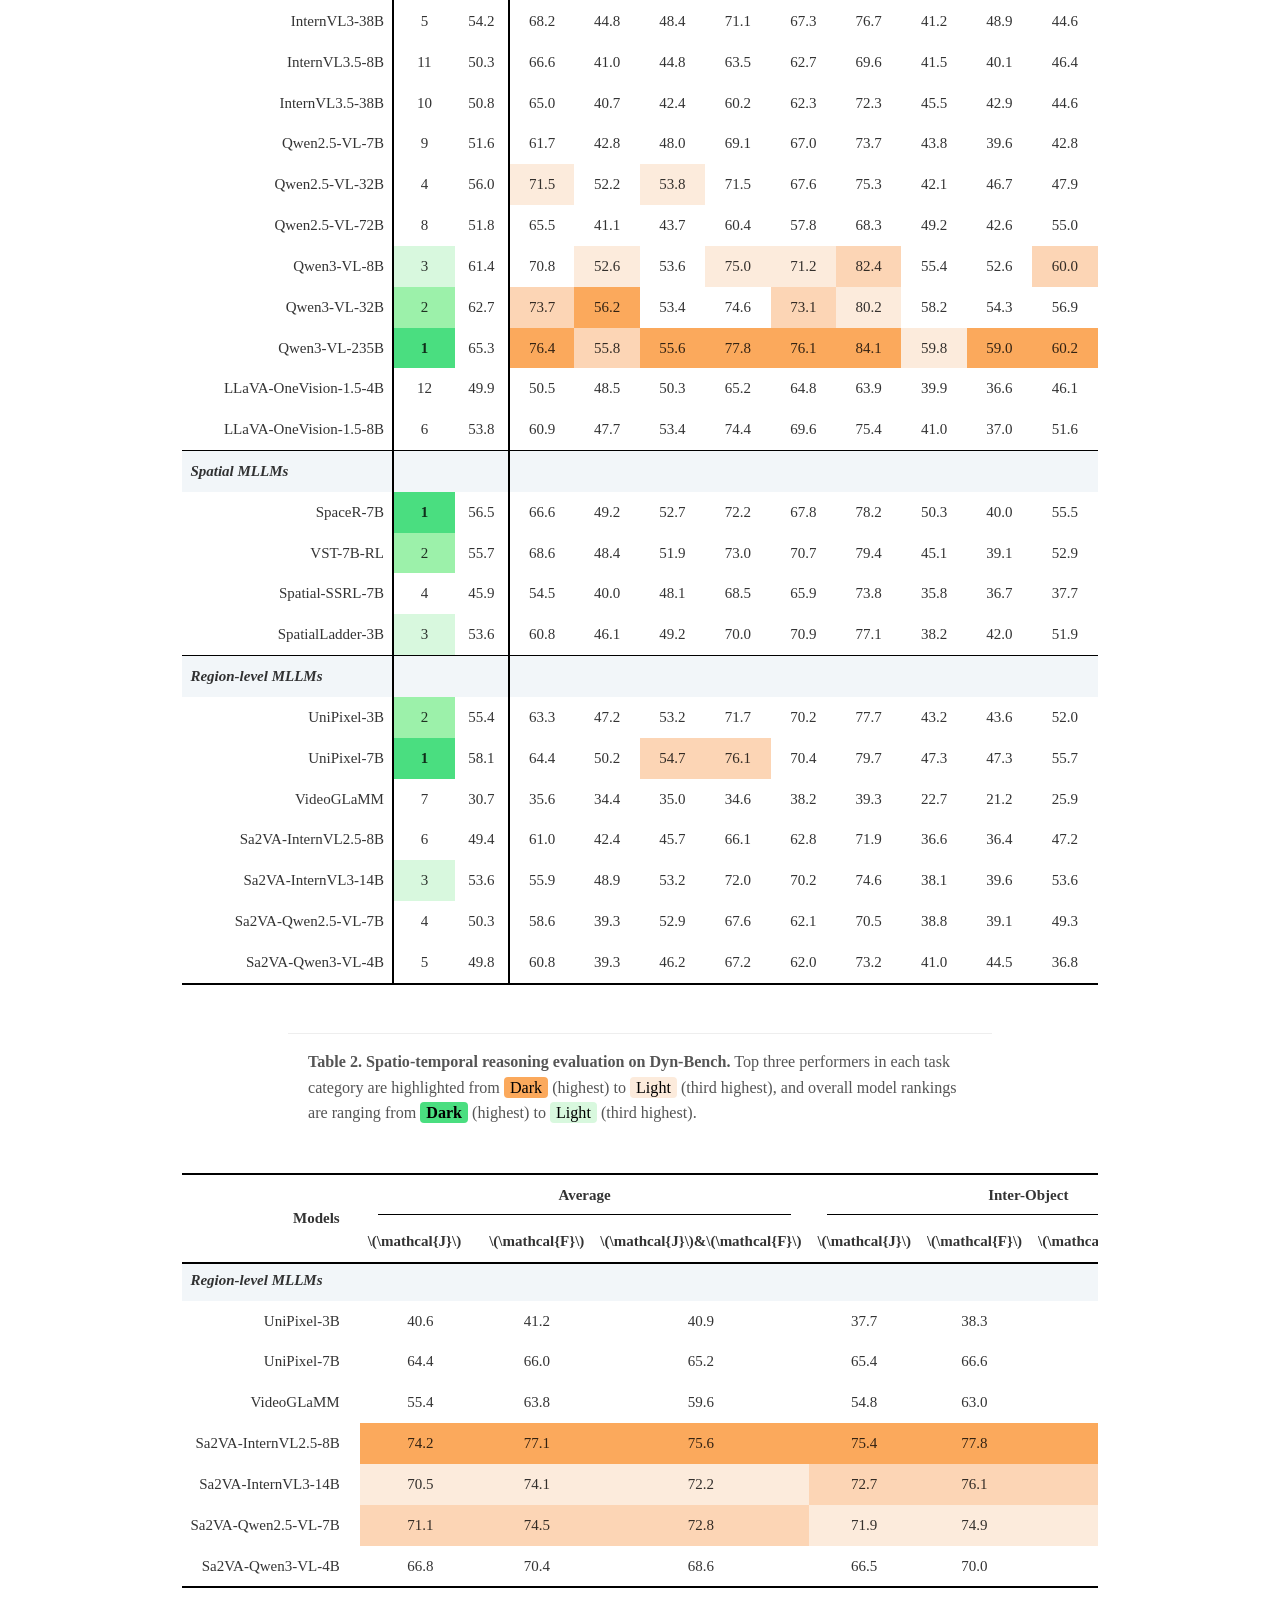
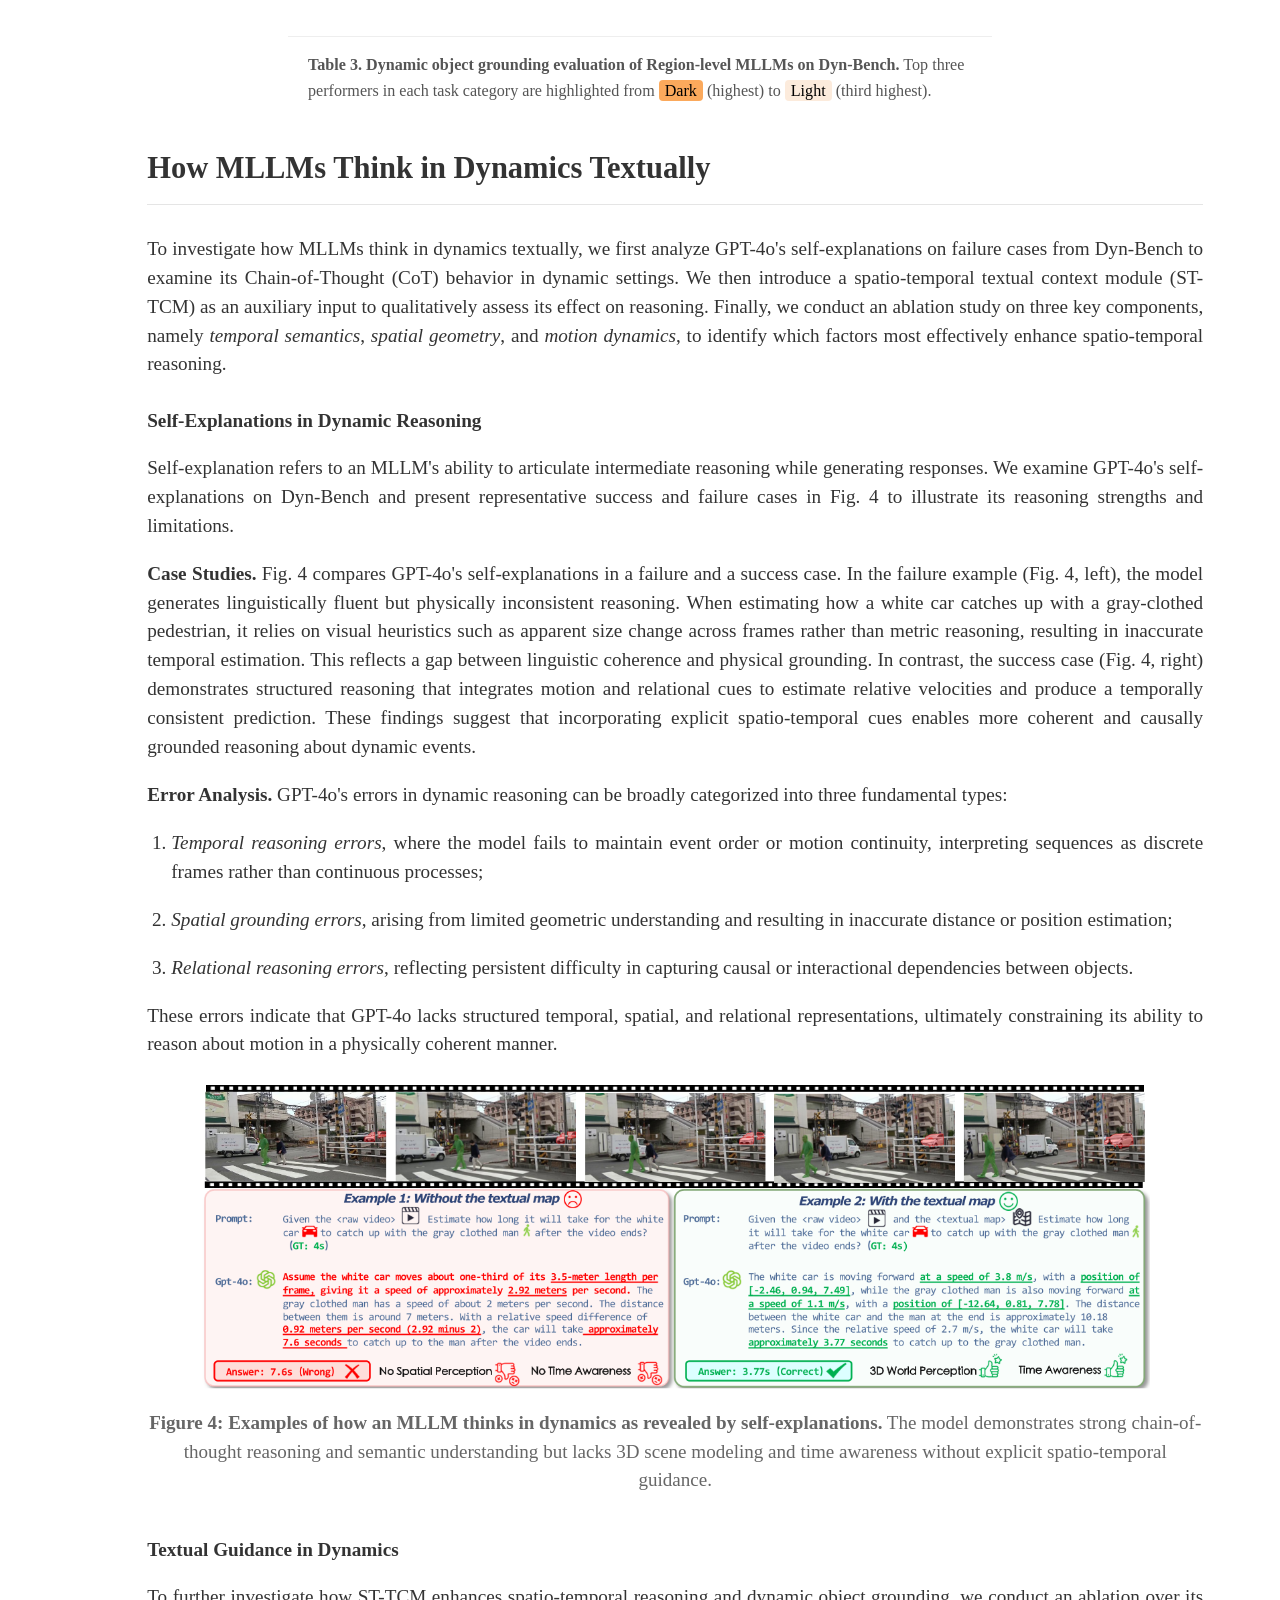
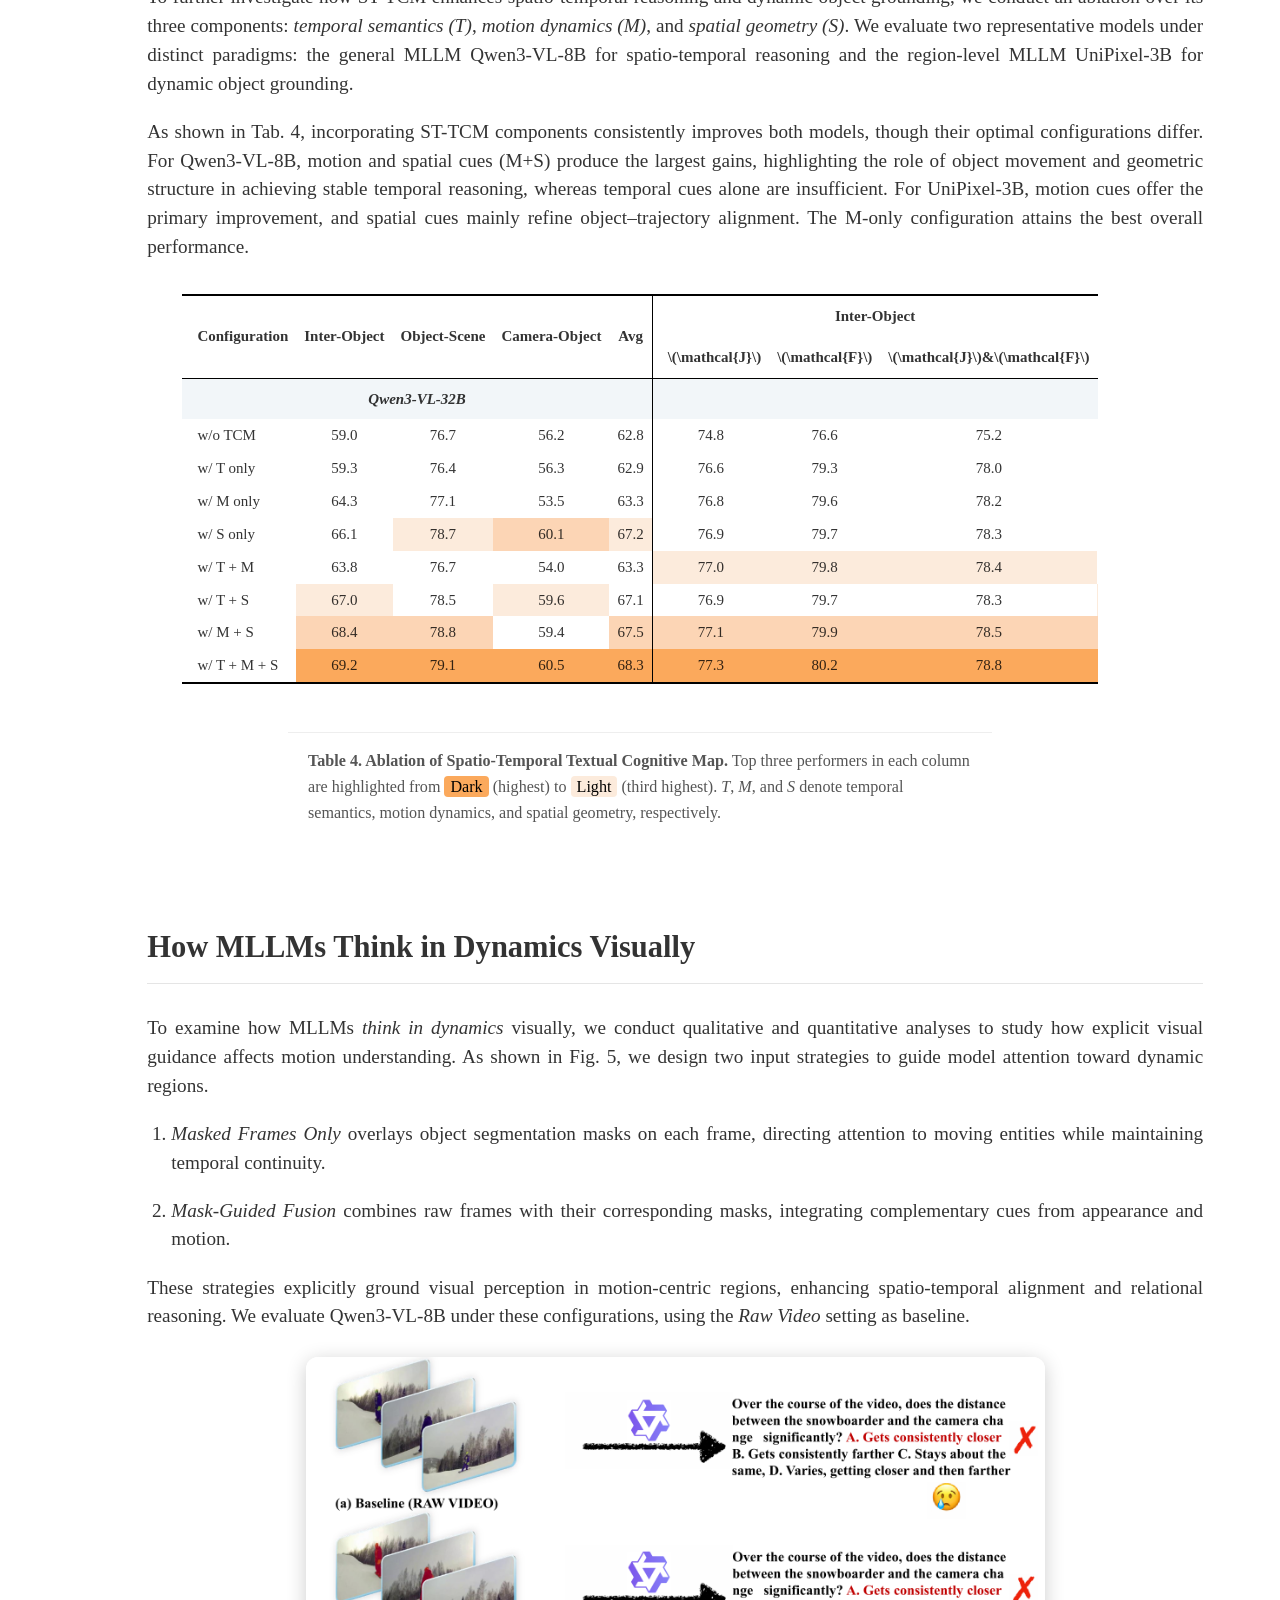
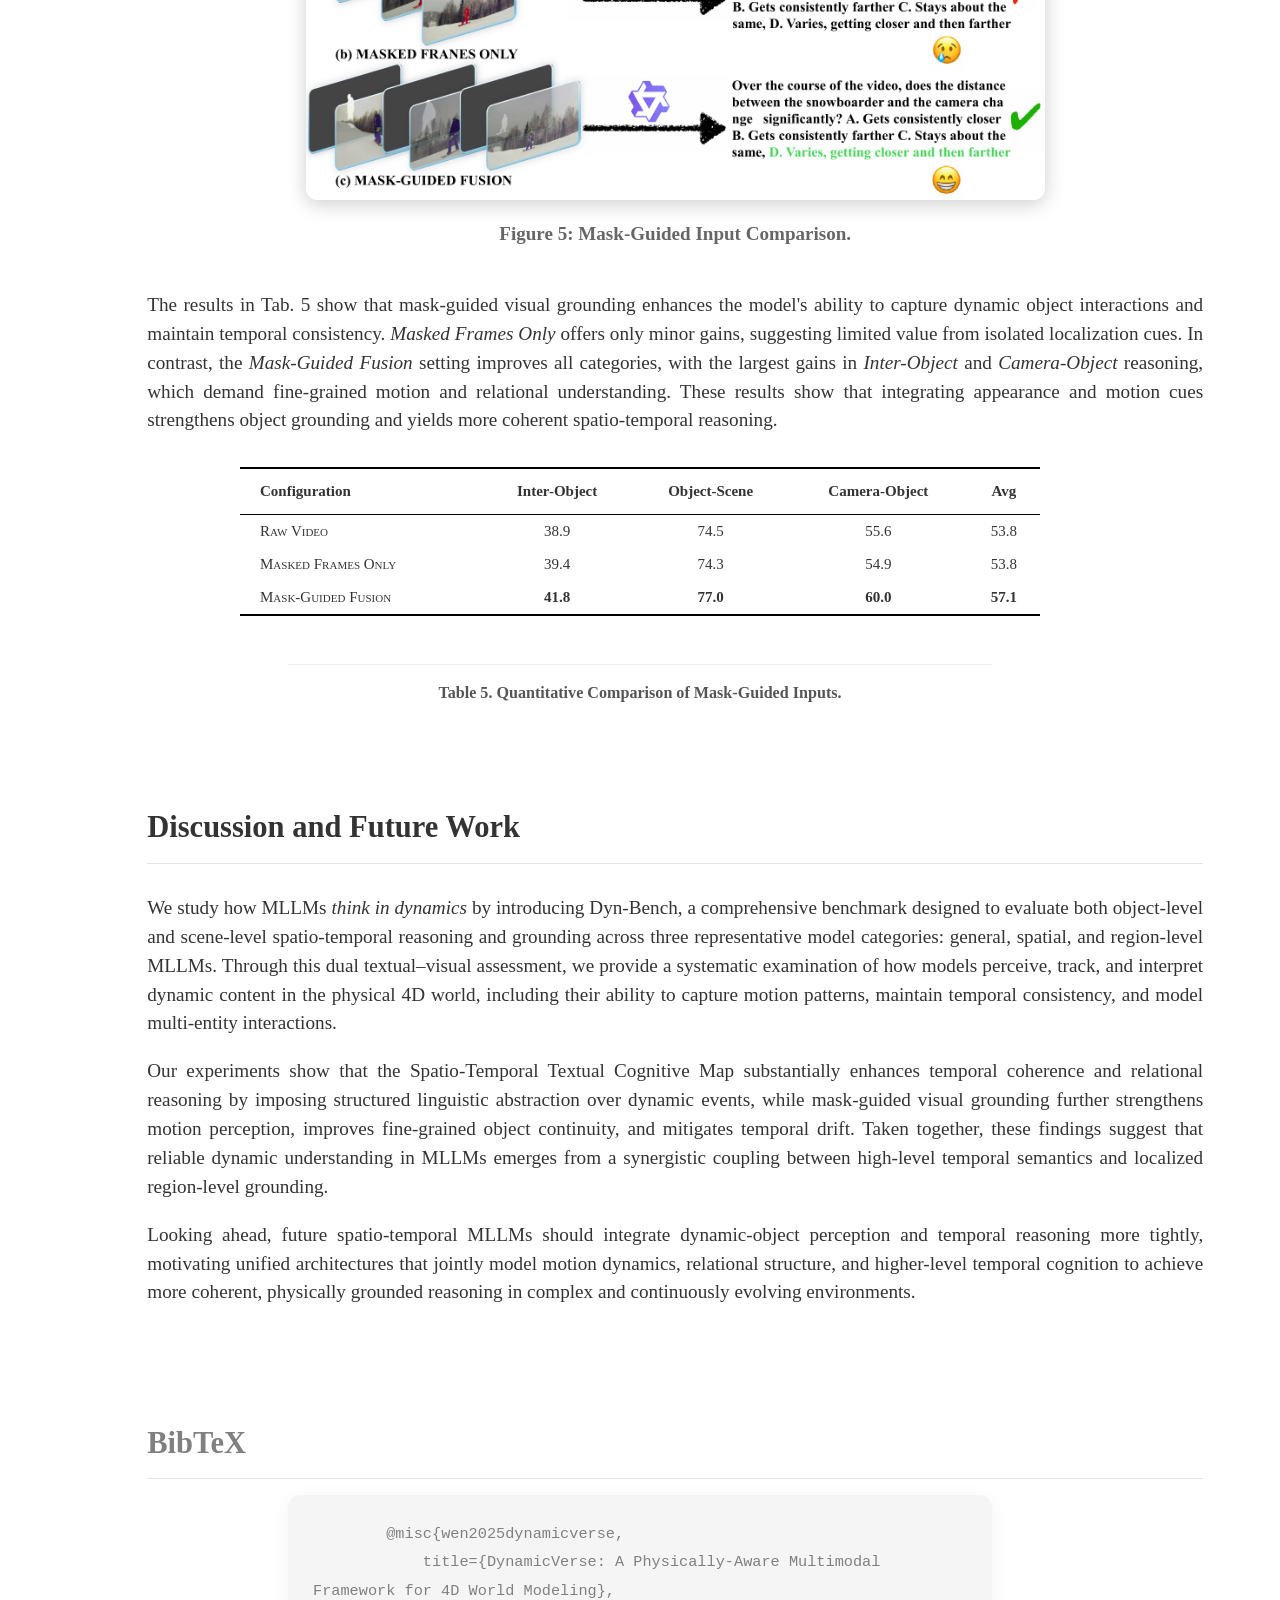
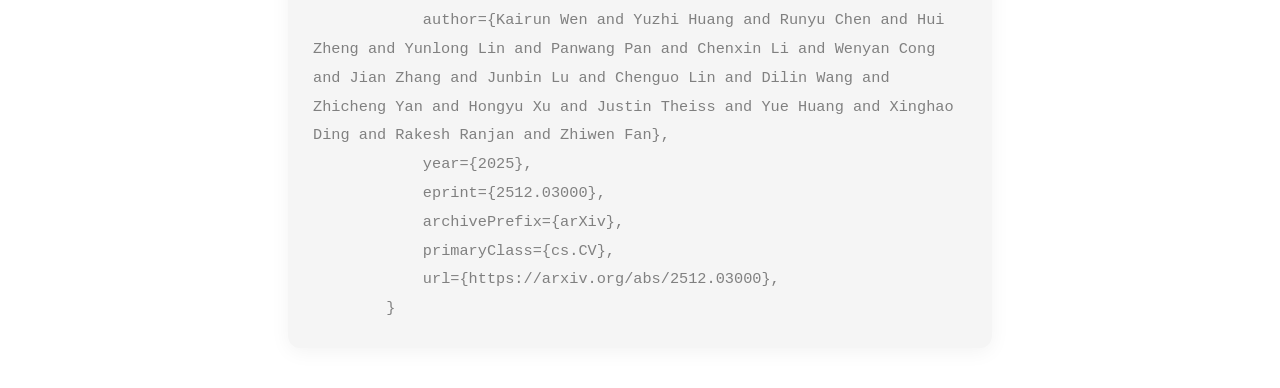
==== commit 278dba53: "update" ====
--- a/index.html
+++ b/index.html
@@ -656,12 +656,6 @@
                             </span>
                             <span>Code</span>
                         </a>
-                        <a href="https://www.youtube.com/watch?v=0h7XysIpG8Y" class="button" target="_blank">
-                            <span class="icon is-small">
-                                <img src="https://www.logo.wine/a/logo/YouTube/YouTube-Icon-Full-Color-Logo.wine.svg" alt="Hugging Face logo" style="height: 1.5em;">
-                            </span>
-                            <span>Video</span>
-                        </a> 
                         <a href="https://huggingface.co/datasets/kairunwen/DynamicVerse" class="button" target="_blank">
                             <span class="icon is-small">
                                 <img src="https://huggingface.co/front/assets/huggingface_logo-noborder.svg" alt="Hugging Face logo" style="height: 1.5em;">
@@ -947,12 +941,15 @@
                 
                     // Show current turn
                     const turn = turns[currentTurn];
-                    
+
                     // 修改了这里：更新 video 标签的 src
                     const videoEl = document.getElementById("scene-video");
-                    videoEl.src = turn.video;
-                    // 强制重新加载以确保新视频能顺利播放
-                    videoEl.load();
+                    const newSrc = turn.video;
+                    // 只在视频 src 真正改变时才重新加载，避免闪烁
+                    if (videoEl.src !== newSrc && !videoEl.src.endsWith(newSrc)) {
+                        videoEl.src = newSrc;
+                        videoEl.load();
+                    }
                     videoEl.play().catch(e => console.log("Auto-play blocked, waiting for user interaction."));
                     
                     document.getElementById("question-text").textContent = "Question: " + turn.question;
